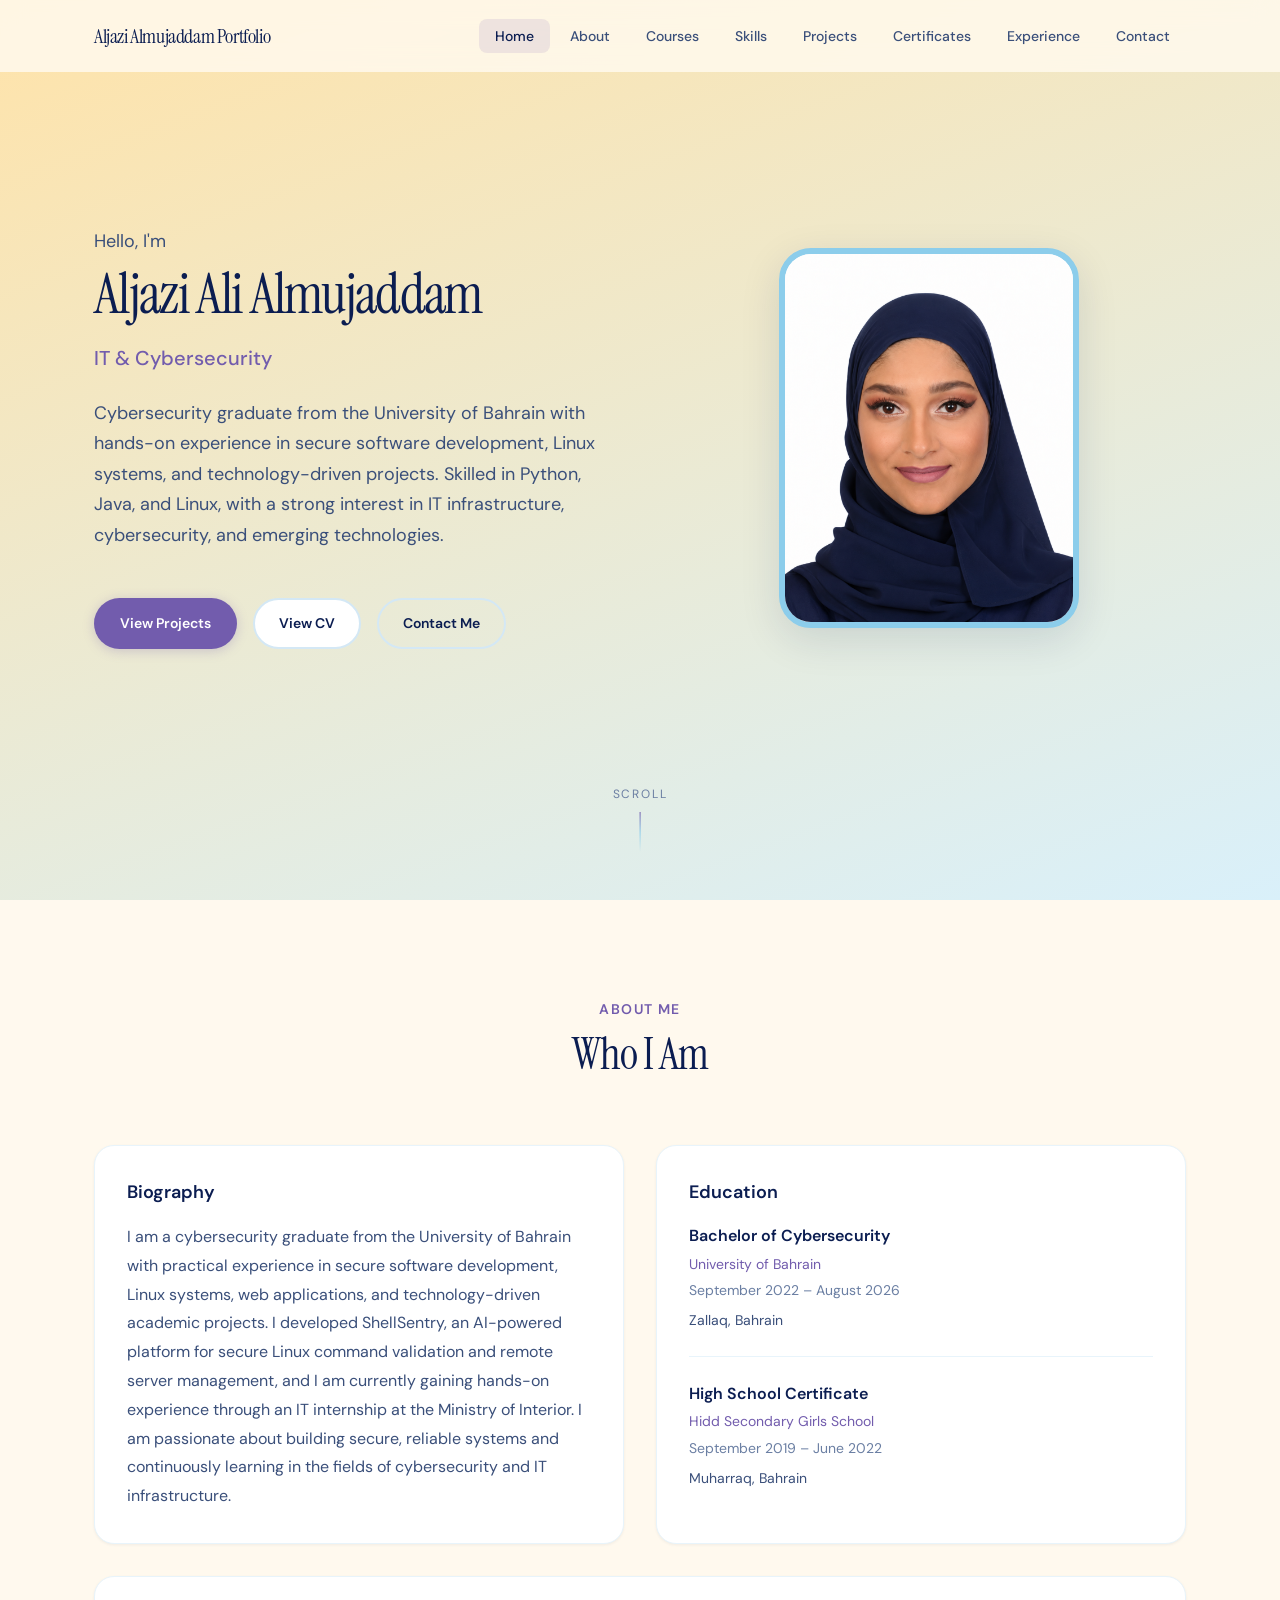
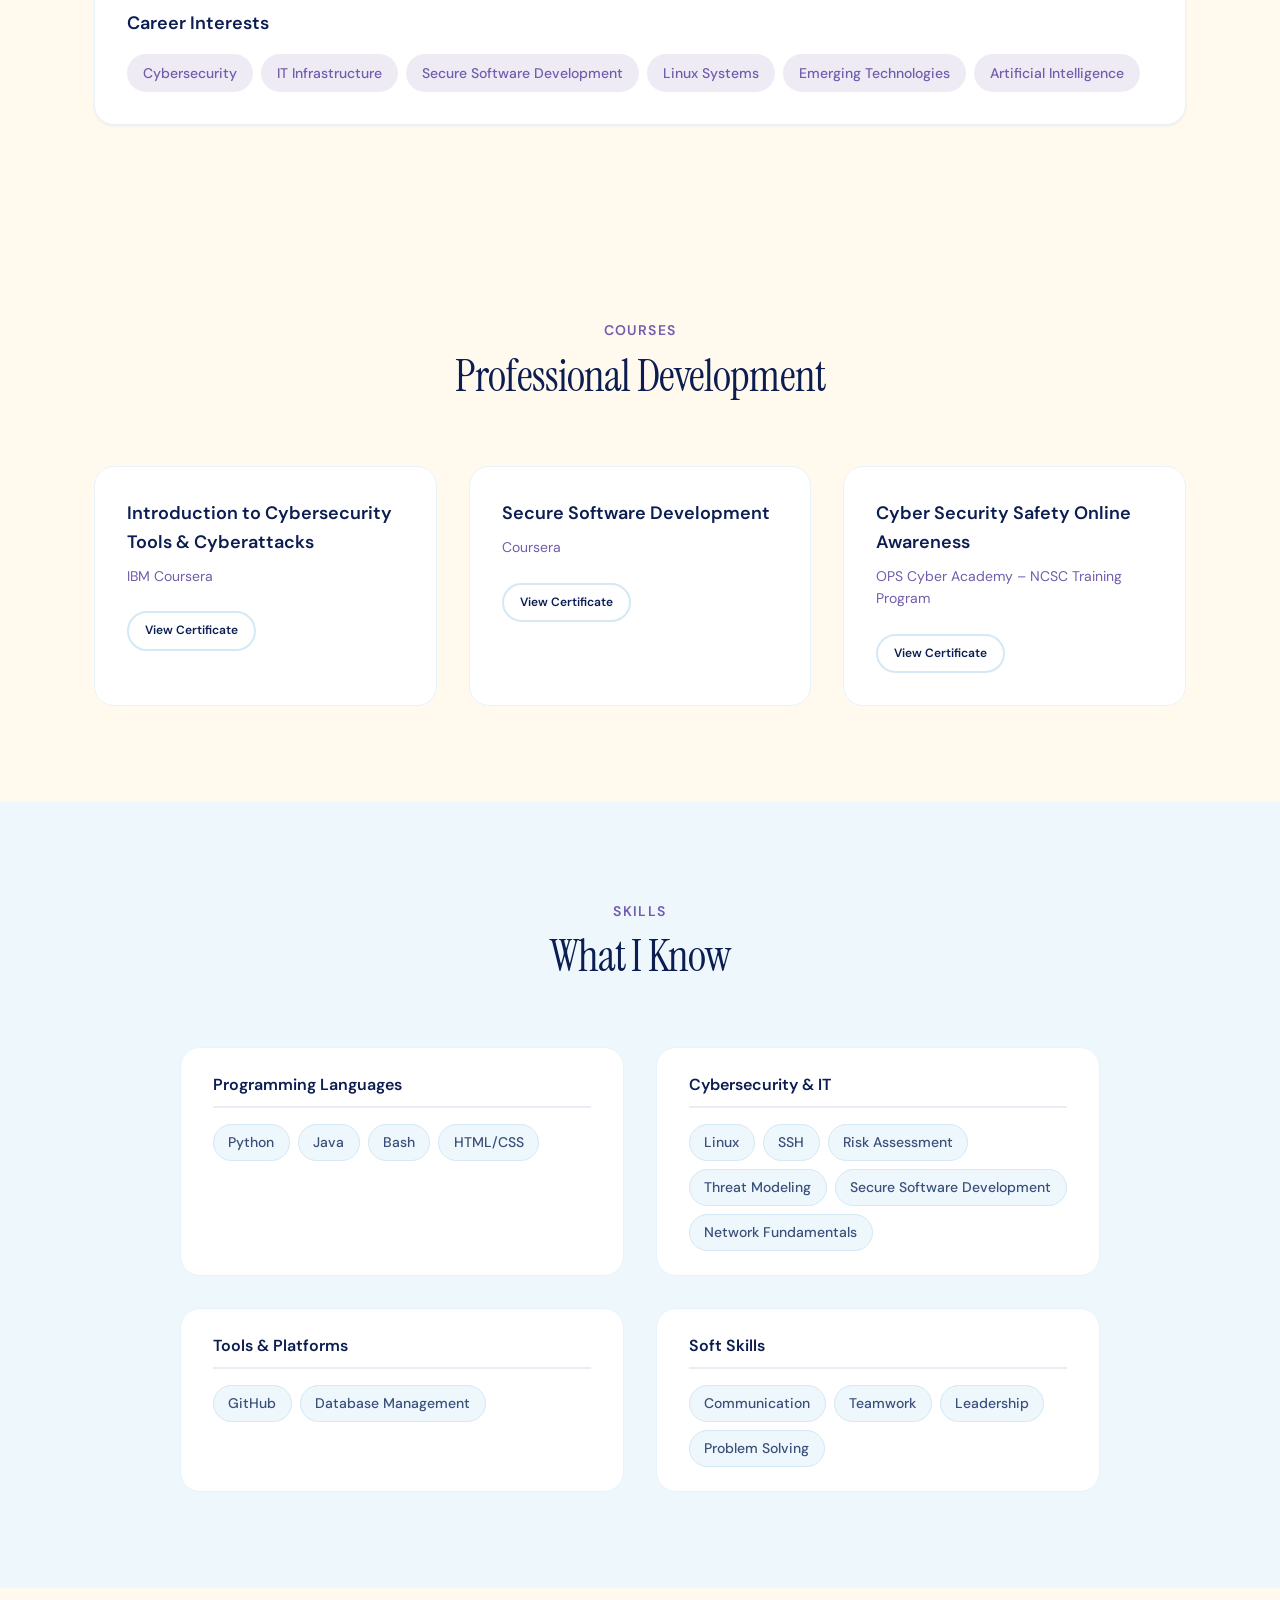
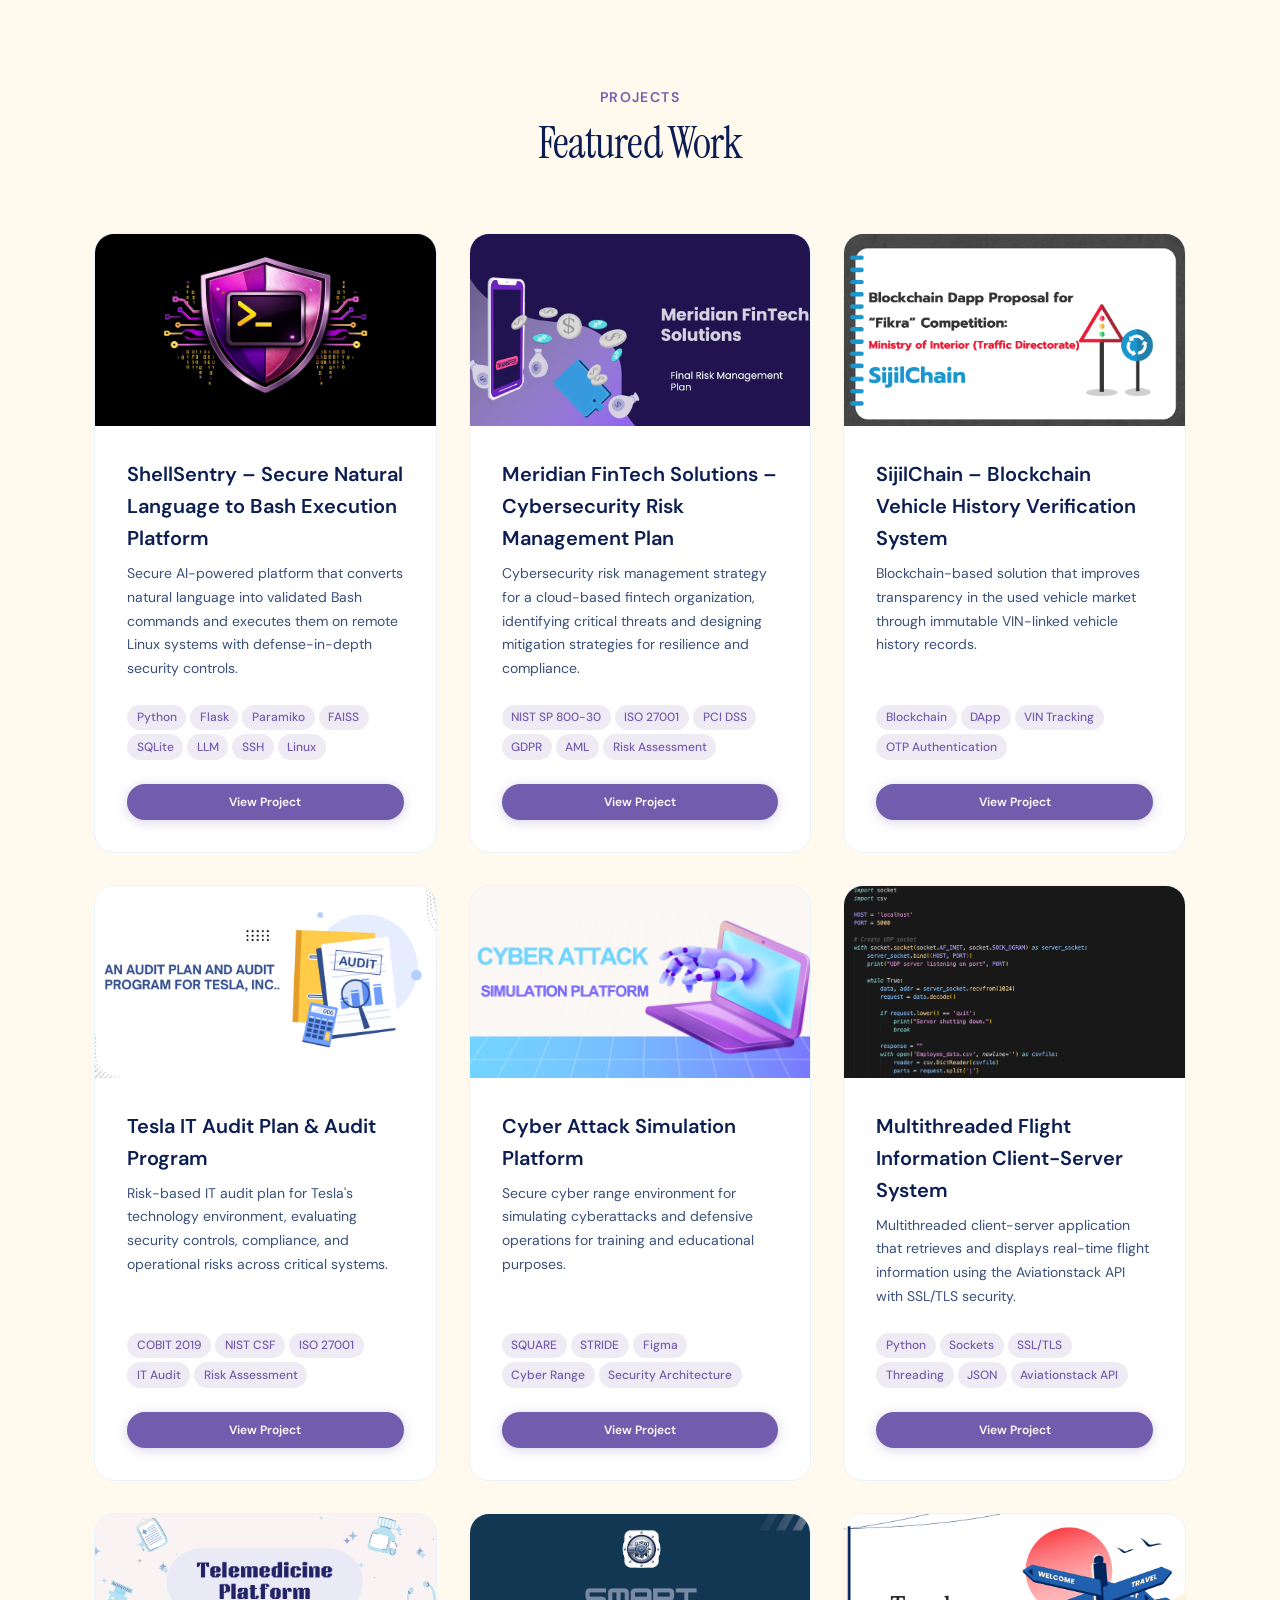
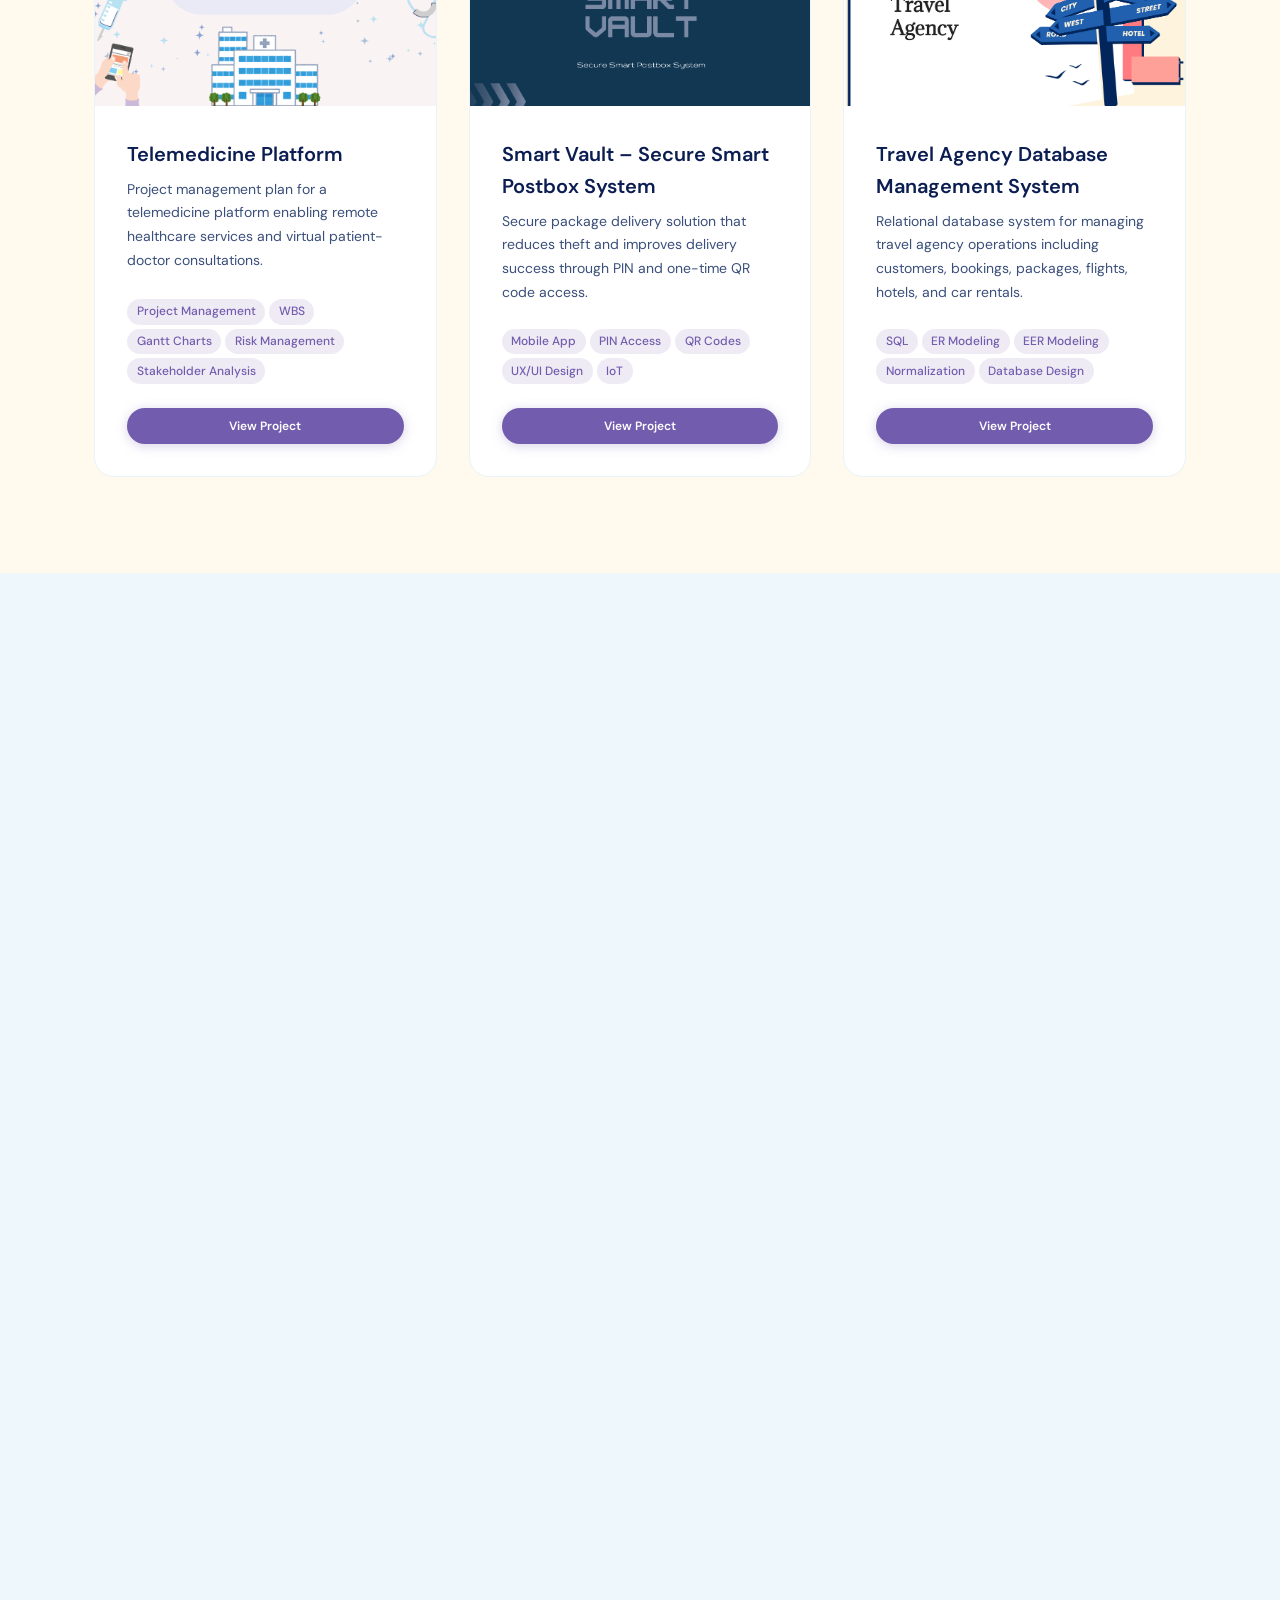
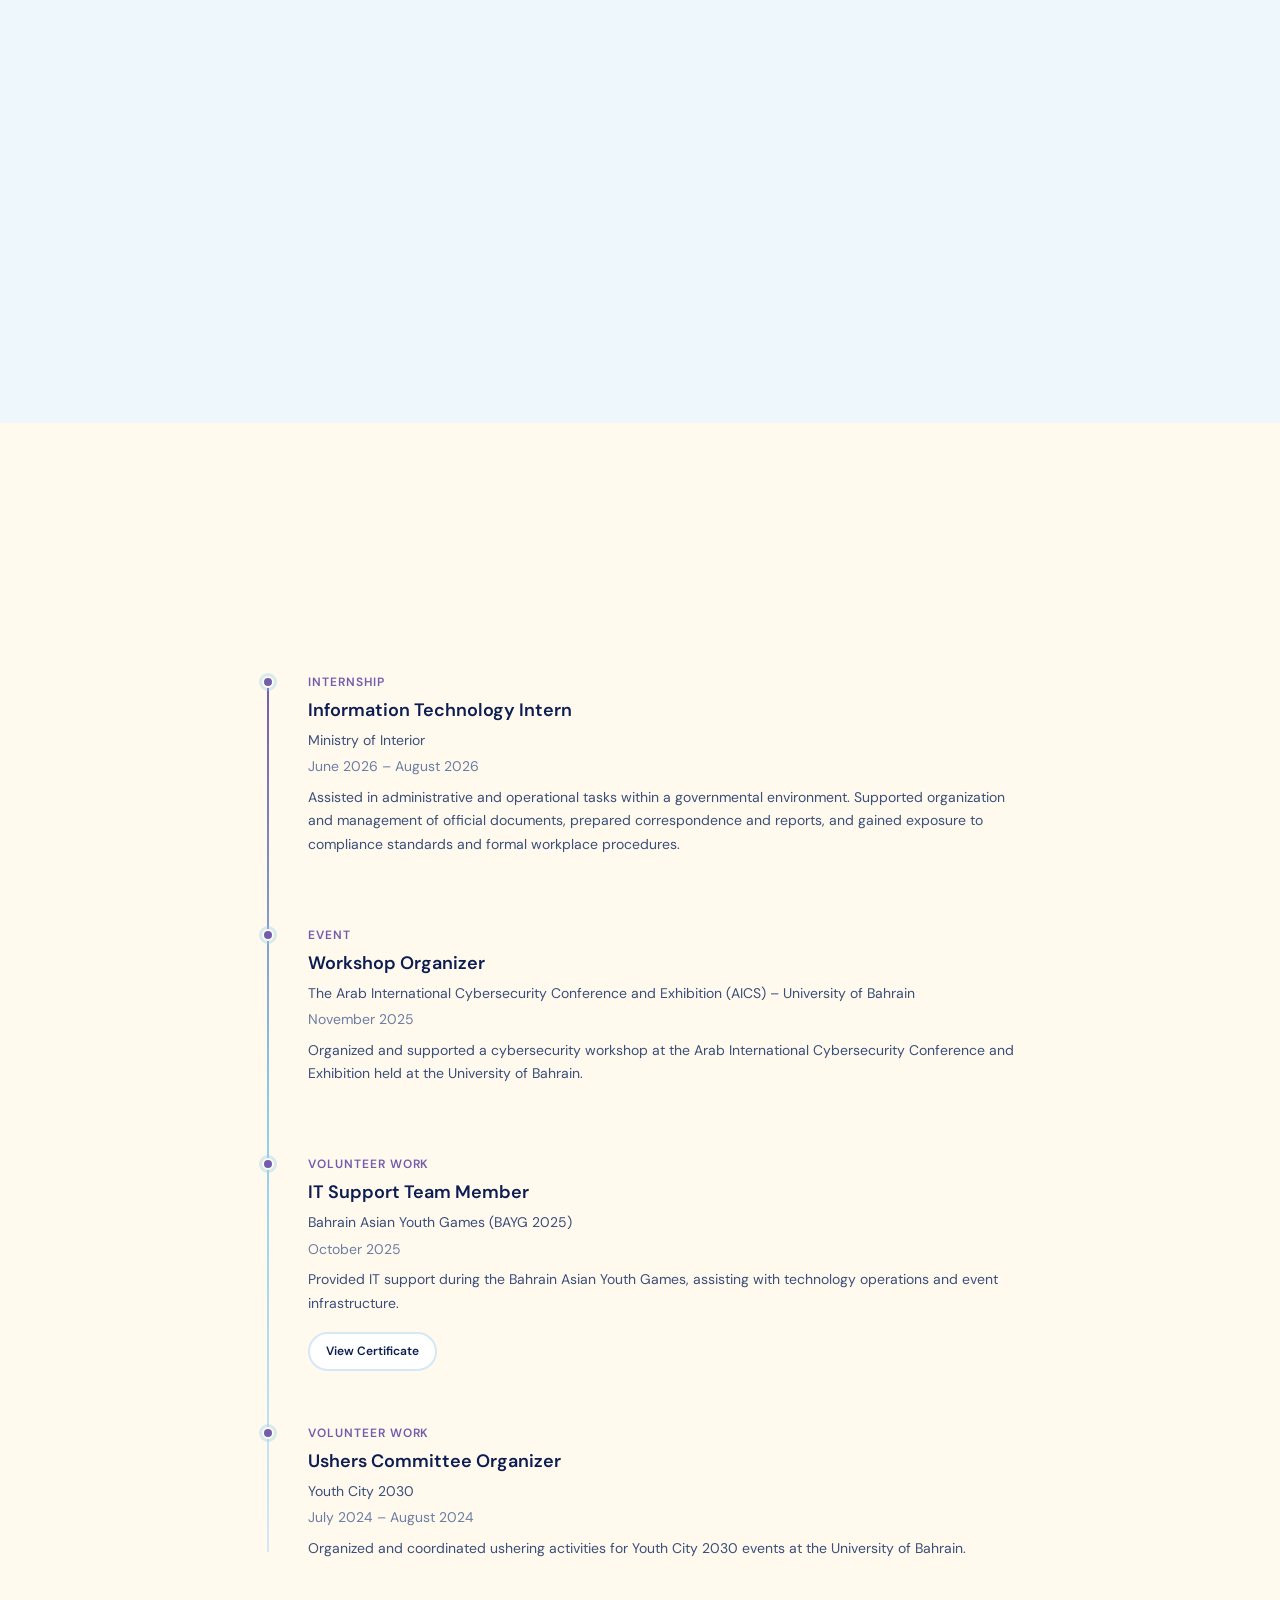
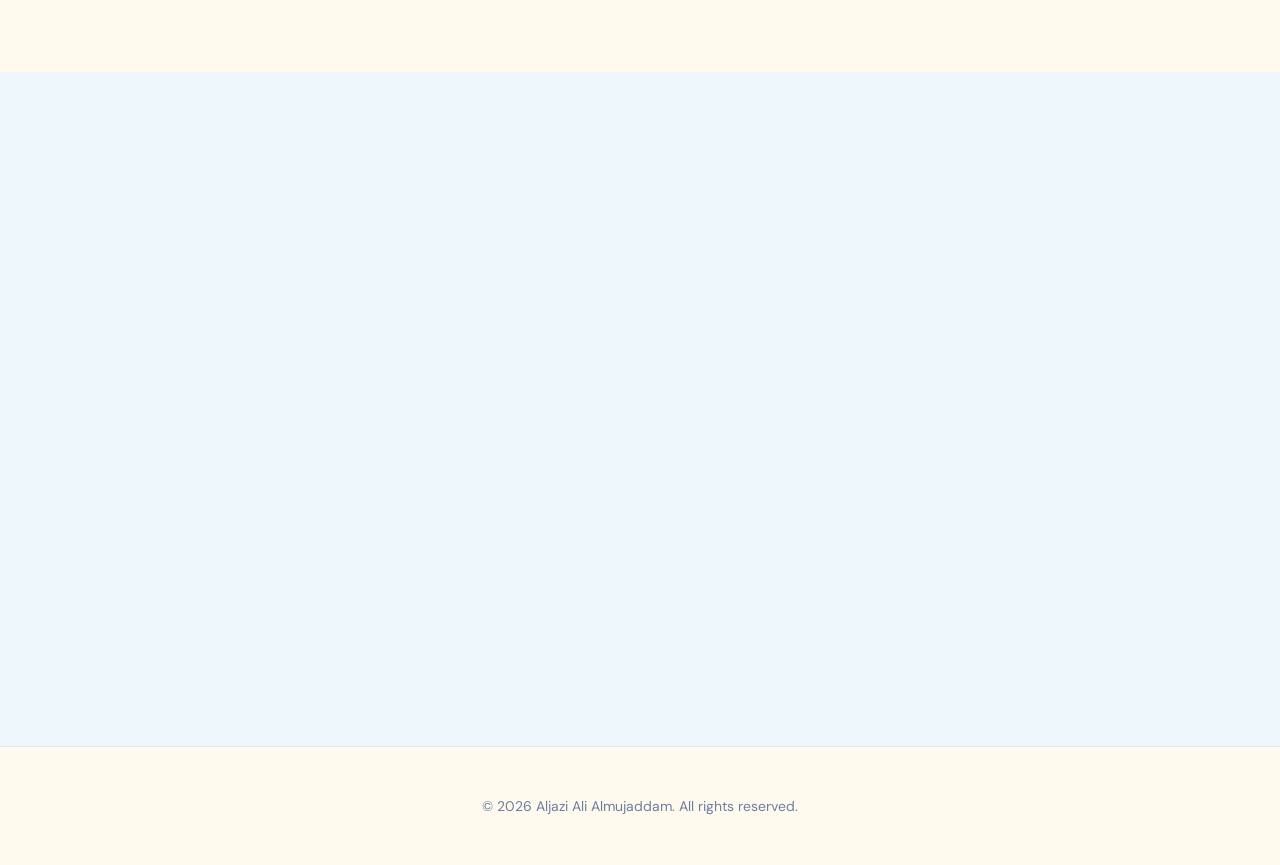
==== index.html @ 977a94ec "Initial commit: portfolio website" ====
<!DOCTYPE html>
<html lang="en">
  <head>
    <meta charset="UTF-8" />
    <meta name="viewport" content="width=device-width, initial-scale=1.0" />
    <meta
      name="description"
      content="Professional portfolio — projects, experience, and contact."
    />
    <title>Aljazi Almujaddam Portfolio</title>
    <link rel="icon" href="assets/favicon.svg" type="image/svg+xml" />
    <link rel="preconnect" href="https://fonts.googleapis.com" />
    <link rel="preconnect" href="https://fonts.gstatic.com" crossorigin />
    <link
      href="https://fonts.googleapis.com/css2?family=DM+Sans:ital,opsz,wght@0,9..40,300;0,9..40,400;0,9..40,500;0,9..40,600;0,9..40,700;1,9..40,400&family=Instrument+Serif:ital@0;1&display=swap"
      rel="stylesheet"
    />
    <link rel="stylesheet" href="css/styles.css" />
  </head>
  <body>
    <!-- Skip link for accessibility -->
    <a href="#home" class="skip-link">Skip to content</a>

    <!-- Navigation -->
    <header class="header" id="header">
      <nav class="nav container" aria-label="Main navigation">
        <a href="#home" class="nav__logo" id="nav-logo" aria-label="Home">Aljazi Almujaddam Portfolio</a>

        <button
          class="nav__toggle"
          id="nav-toggle"
          aria-label="Toggle navigation menu"
          aria-expanded="false"
        >
          <span class="nav__toggle-bar"></span>
          <span class="nav__toggle-bar"></span>
          <span class="nav__toggle-bar"></span>
        </button>

        <ul class="nav__menu" id="nav-menu">
          <li><a href="#home" class="nav__link">Home</a></li>
          <li><a href="#about" class="nav__link">About</a></li>
          <li><a href="#courses" class="nav__link">Courses</a></li>
          <li><a href="#skills" class="nav__link">Skills</a></li>
          <li><a href="#projects" class="nav__link">Projects</a></li>
          <li><a href="#certificates" class="nav__link">Certificates</a></li>
          <li><a href="#experience" class="nav__link">Experience</a></li>
          <li><a href="#contact" class="nav__link">Contact</a></li>
        </ul>
      </nav>
    </header>

    <main>
      <!-- Home / Hero -->
      <section class="hero section" id="home">
        <div class="container hero__inner">
          <div class="hero__content fade-in">
            <p class="hero__greeting">Hello, I'm</p>
            <h1 class="hero__name" id="hero-name"></h1>
            <p class="hero__title" id="hero-title"></p>
            <p class="hero__intro" id="hero-intro"></p>
            <div class="hero__actions">
              <a href="#projects" class="btn btn--primary">View Projects</a>
              <a
                href="#"
                class="btn btn--secondary"
                id="btn-cv"
                target="_blank"
                rel="noopener noreferrer"
                >View CV</a
              >
              <a href="#contact" class="btn btn--outline">Contact Me</a>
            </div>
          </div>
          <div class="hero__image-wrapper fade-in">
            <div class="hero__image-frame">
              <img
                id="hero-image"
                src=""
                alt="Profile photo"
                class="hero__image"
                width="300"
                height="380"
              />
            </div>
          </div>
        </div>
        <div class="hero__scroll-hint" aria-hidden="true">
          <span>Scroll</span>
          <div class="hero__scroll-line"></div>
        </div>
      </section>

      <!-- About -->
      <section class="section" id="about">
        <div class="container">
          <header class="section__header fade-in">
            <span class="section__label">About Me</span>
            <h2 class="section__title">Who I Am</h2>
          </header>
          <div class="about__grid">
            <div class="about__bio card fade-in">
              <h3 class="card__title">Biography</h3>
              <p class="about__text" id="about-bio"></p>
            </div>
            <div class="about__education card fade-in">
              <h3 class="card__title">Education</h3>
              <div id="about-education"></div>
            </div>
            <div class="about__interests card fade-in">
              <h3 class="card__title">Career Interests</h3>
              <ul class="interest-list" id="about-interests"></ul>
            </div>
          </div>
        </div>
      </section>

      <!-- Courses -->
      <section class="section" id="courses">
        <div class="container">
          <header class="section__header fade-in">
            <span class="section__label">Courses</span>
            <h2 class="section__title">Professional Development</h2>
          </header>
          <div class="courses__grid" id="courses-container"></div>
        </div>
      </section>

      <!-- Skills -->
      <section class="section section--alt" id="skills">
        <div class="container">
          <header class="section__header fade-in">
            <span class="section__label">Skills</span>
            <h2 class="section__title">What I Know</h2>
          </header>
          <div class="skills__grid" id="skills-container"></div>
        </div>
      </section>

      <!-- Projects -->
      <section class="section" id="projects">
        <div class="container">
          <header class="section__header fade-in">
            <span class="section__label">Projects</span>
            <h2 class="section__title">Featured Work</h2>
          </header>
          <div class="projects__grid" id="projects-container"></div>
        </div>
      </section>

      <!-- Certificates -->
      <section class="section section--alt" id="certificates">
        <div class="container">
          <header class="section__header fade-in">
            <span class="section__label">Certificates</span>
            <h2 class="section__title">Credentials</h2>
          </header>
          <div class="certificates__grid" id="certificates-container"></div>
        </div>
      </section>

      <!-- Experience -->
      <section class="section" id="experience">
        <div class="container">
          <header class="section__header fade-in">
            <span class="section__label">Experience</span>
            <h2 class="section__title">My Journey</h2>
          </header>
          <div class="timeline" id="experience-container"></div>
        </div>
      </section>

      <!-- Contact -->
      <section class="section section--alt" id="contact">
        <div class="container">
          <header class="section__header fade-in">
            <span class="section__label">Contact</span>
            <h2 class="section__title">Get In Touch</h2>
          </header>
          <div class="contact__wrapper fade-in">
            <div class="contact__card card">
              <p class="contact__text">
                Feel free to reach out. I'm always open to discussing new
                opportunities and collaborations.
              </p>
              <div class="contact__links" id="contact-links"></div>
            </div>
          </div>
        </div>
      </section>
    </main>

    <!-- Footer -->
    <footer class="footer">
      <div class="container footer__inner">
        <p class="footer__text">
          &copy; <span id="footer-year"></span>
          <span id="footer-name"></span>. All rights reserved.
        </p>
      </div>
    </footer>

    <!-- Project Modal -->
    <div class="modal" id="project-modal" role="dialog" aria-modal="true" aria-labelledby="modal-title" hidden>
      <div class="modal__backdrop" data-close-modal></div>
      <div class="modal__dialog">
        <button class="modal__close" data-close-modal aria-label="Close modal">
          <svg viewBox="0 0 24 24" fill="none" stroke="currentColor" stroke-width="2" aria-hidden="true">
            <path d="M18 6L6 18M6 6l12 12"/>
          </svg>
        </button>
        <div class="modal__content" id="modal-content"></div>
      </div>
    </div>

    <script src="js/data.js"></script>
    <script src="js/main.js"></script>
  </body>
</html>
---- css/styles.css ----
/* ==========================================================================
   Portfolio Stylesheet
   ========================================================================== */

/* ── CSS Custom Properties (Light Theme Default) ─────────────────────────── */
:root {
  /* Brand palette */
  --palette-navy: #0b1d51;
  --palette-purple: #725cad;
  --palette-sky: #8ccdeb;
  --palette-cream: #ffe3a9;

  /* Colors */
  --color-bg: #fff9ee;
  --color-bg-alt: #eef7fc;
  --color-surface: #ffffff;
  --color-surface-hover: #fff5e0;
  --color-border: #d4e8f5;
  --color-border-subtle: #e8f4fb;

  --color-text: var(--palette-navy);
  --color-text-muted: #3a4f7a;
  --color-text-subtle: #6b7fa3;

  --color-accent: var(--palette-purple);
  --color-accent-hover: #5f4a96;
  --color-accent-secondary: var(--palette-sky);
  --color-accent-soft: rgba(114, 92, 173, 0.12);
  --color-accent-glow: rgba(114, 92, 173, 0.28);

  --color-hero-gradient-start: var(--palette-cream);
  --color-hero-gradient-end: #d9f0fa;

  /* Typography */
  --font-sans: "DM Sans", system-ui, -apple-system, sans-serif;
  --font-serif: "Instrument Serif", Georgia, serif;

  --text-xs: 0.75rem;
  --text-sm: 0.875rem;
  --text-base: 1rem;
  --text-lg: 1.125rem;
  --text-xl: 1.25rem;
  --text-2xl: 1.5rem;
  --text-3xl: 2rem;
  --text-4xl: 2.75rem;
  --text-5xl: 3.5rem;

  /* Spacing */
  --space-xs: 0.25rem;
  --space-sm: 0.5rem;
  --space-md: 1rem;
  --space-lg: 1.5rem;
  --space-xl: 2rem;
  --space-2xl: 3rem;
  --space-3xl: 4rem;
  --space-4xl: 6rem;

  /* Layout */
  --container-max: 1140px;
  --header-height: 72px;
  --radius-sm: 8px;
  --radius-md: 12px;
  --radius-lg: 20px;
  --radius-full: 9999px;

  /* Shadows */
  --shadow-sm: 0 1px 3px rgba(11, 29, 81, 0.06);
  --shadow-md: 0 4px 16px rgba(11, 29, 81, 0.1);
  --shadow-lg: 0 12px 40px rgba(11, 29, 81, 0.12);
  --shadow-glow: 0 0 40px var(--color-accent-glow);

  /* Transitions */
  --transition-fast: 150ms ease;
  --transition-base: 250ms ease;
  --transition-slow: 400ms cubic-bezier(0.4, 0, 0.2, 1);
}

/* ── Reset & Base ──────────────────────────────────────────────────────────── */
*,
*::before,
*::after {
  box-sizing: border-box;
  margin: 0;
  padding: 0;
}

html {
  scroll-behavior: smooth;
  scroll-padding-top: var(--header-height);
}

body {
  font-family: var(--font-sans);
  font-size: var(--text-base);
  line-height: 1.6;
  color: var(--color-text);
  background-color: var(--color-bg);
  -webkit-font-smoothing: antialiased;
  transition: background-color var(--transition-base), color var(--transition-base);
}

img {
  max-width: 100%;
  height: auto;
  display: block;
}

a {
  color: inherit;
  text-decoration: none;
}

ul {
  list-style: none;
}

button {
  font-family: inherit;
  cursor: pointer;
  border: none;
  background: none;
}

/* ── Utilities ─────────────────────────────────────────────────────────────── */
.container {
  width: 100%;
  max-width: var(--container-max);
  margin-inline: auto;
  padding-inline: var(--space-lg);
}

.skip-link {
  position: absolute;
  top: -100%;
  left: var(--space-md);
  z-index: 9999;
  padding: var(--space-sm) var(--space-md);
  background: var(--color-accent);
  color: white;
  border-radius: var(--radius-sm);
  font-weight: 500;
}

.skip-link:focus {
  top: var(--space-md);
}

/* ── Fade-in Animation ───────────────────────────────────────────────────────── */
.fade-in {
  opacity: 0;
  transform: translateY(24px);
  transition: opacity 0.7s ease, transform 0.7s ease;
}

.fade-in.visible {
  opacity: 1;
  transform: translateY(0);
}

/* ── Header & Navigation ───────────────────────────────────────────────────── */
.header {
  position: fixed;
  top: 0;
  left: 0;
  right: 0;
  z-index: 1000;
  height: var(--header-height);
  background: color-mix(in srgb, var(--color-bg) 85%, transparent);
  backdrop-filter: blur(12px);
  -webkit-backdrop-filter: blur(12px);
  border-bottom: 1px solid transparent;
  transition: border-color var(--transition-base), box-shadow var(--transition-base);
}

.header.scrolled {
  border-bottom-color: var(--color-border);
  box-shadow: var(--shadow-sm);
}

.nav {
  display: flex;
  align-items: center;
  justify-content: space-between;
  height: 100%;
  gap: var(--space-lg);
}

.nav__logo {
  font-family: var(--font-serif);
  font-size: var(--text-xl);
  font-weight: 400;
  letter-spacing: -0.02em;
  flex-shrink: 0;
}

.nav__menu {
  display: flex;
  align-items: center;
  gap: var(--space-xs);
}

.nav__link {
  padding: var(--space-sm) var(--space-md);
  font-size: var(--text-sm);
  font-weight: 500;
  color: var(--color-text-muted);
  border-radius: var(--radius-sm);
  transition: color var(--transition-fast), background-color var(--transition-fast);
}

.nav__link:hover,
.nav__link.active {
  color: var(--color-text);
  background-color: var(--color-accent-soft);
}

.nav__toggle {
  display: none;
  flex-direction: column;
  gap: 5px;
  padding: var(--space-sm);
}

.nav__toggle-bar {
  display: block;
  width: 22px;
  height: 2px;
  background: var(--color-text);
  border-radius: 2px;
  transition: transform var(--transition-base), opacity var(--transition-base);
}

.nav__toggle[aria-expanded="true"] .nav__toggle-bar:nth-child(1) {
  transform: translateY(7px) rotate(45deg);
}

.nav__toggle[aria-expanded="true"] .nav__toggle-bar:nth-child(2) {
  opacity: 0;
}

.nav__toggle[aria-expanded="true"] .nav__toggle-bar:nth-child(3) {
  transform: translateY(-7px) rotate(-45deg);
}

/* ── Buttons ─────────────────────────────────────────────────────────────────── */
.btn {
  display: inline-flex;
  align-items: center;
  justify-content: center;
  gap: var(--space-sm);
  padding: 0.75rem 1.5rem;
  font-size: var(--text-sm);
  font-weight: 600;
  border-radius: var(--radius-full);
  border: 2px solid transparent;
  transition: all var(--transition-base);
  white-space: nowrap;
}

.btn--primary {
  background: var(--color-accent);
  color: white;
  box-shadow: 0 2px 12px var(--color-accent-glow);
}

.btn--primary:hover {
  background: var(--color-accent-hover);
  transform: translateY(-2px);
  box-shadow: var(--shadow-glow);
}

.btn--secondary {
  background: var(--color-surface);
  color: var(--color-text);
  border-color: var(--color-border);
}

.btn--secondary:hover {
  border-color: var(--color-accent);
  color: var(--color-accent);
  transform: translateY(-2px);
}

.btn--outline {
  background: transparent;
  color: var(--color-text);
  border-color: var(--color-border);
}

.btn--outline:hover {
  border-color: var(--color-accent);
  color: var(--color-accent);
  transform: translateY(-2px);
}

.btn--small {
  padding: 0.5rem 1rem;
  font-size: var(--text-xs);
}

.btn--full {
  width: 100%;
}

/* ── Sections ────────────────────────────────────────────────────────────────── */
.section {
  padding-block: var(--space-4xl);
}

.section--alt {
  background-color: var(--color-bg-alt);
}

.section__header {
  text-align: center;
  margin-bottom: var(--space-3xl);
}

.section__label {
  display: inline-block;
  font-size: var(--text-sm);
  font-weight: 600;
  text-transform: uppercase;
  letter-spacing: 0.1em;
  color: var(--color-accent);
  margin-bottom: var(--space-sm);
}

.section__title {
  font-family: var(--font-serif);
  font-size: var(--text-4xl);
  font-weight: 400;
  letter-spacing: -0.02em;
  line-height: 1.2;
}

/* ── Hero ────────────────────────────────────────────────────────────────────── */
.hero {
  min-height: 100vh;
  display: flex;
  flex-direction: column;
  justify-content: center;
  position: relative;
  padding-top: var(--header-height);
  background: linear-gradient(
    160deg,
    var(--color-hero-gradient-start) 0%,
    var(--color-hero-gradient-end) 100%
  );
}

.hero__inner {
  display: grid;
  grid-template-columns: 1fr 1fr;
  align-items: center;
  gap: var(--space-3xl);
  padding-block: var(--space-3xl);
}

.hero__greeting {
  font-size: var(--text-lg);
  color: var(--color-text-muted);
  margin-bottom: var(--space-sm);
}

.hero__name {
  font-family: var(--font-serif);
  font-size: var(--text-5xl);
  font-weight: 400;
  letter-spacing: -0.03em;
  line-height: 1.1;
  margin-bottom: var(--space-md);
}

.hero__title {
  font-size: var(--text-xl);
  font-weight: 500;
  color: var(--color-accent);
  margin-bottom: var(--space-lg);
}

.hero__intro {
  font-size: var(--text-lg);
  color: var(--color-text-muted);
  max-width: 520px;
  margin-bottom: var(--space-2xl);
  line-height: 1.7;
}

.hero__actions {
  display: flex;
  flex-wrap: wrap;
  gap: var(--space-md);
}

.hero__image-wrapper {
  display: flex;
  justify-content: center;
}

.hero__image-frame {
  position: relative;
  width: 300px;
  height: 380px;
  border-radius: 32px;
  overflow: hidden;
  background: #ffffff;
  border: 6px solid var(--palette-sky);
  box-shadow: var(--shadow-lg);
  flex-shrink: 0;
}

.hero__image {
  display: block;
  width: 100%;
  height: 100%;
  object-fit: cover;
  object-position: center top;
}

.hero__scroll-hint {
  position: absolute;
  bottom: var(--space-2xl);
  left: 50%;
  transform: translateX(-50%);
  display: flex;
  flex-direction: column;
  align-items: center;
  gap: var(--space-sm);
  color: var(--color-text-subtle);
  font-size: var(--text-xs);
  letter-spacing: 0.15em;
  text-transform: uppercase;
}

.hero__scroll-line {
  width: 1px;
  height: 40px;
  background: linear-gradient(to bottom, var(--palette-purple), var(--palette-sky), transparent);
  animation: scrollPulse 2s ease-in-out infinite;
}

@keyframes scrollPulse {
  0%, 100% { opacity: 0.3; transform: scaleY(0.6); }
  50% { opacity: 1; transform: scaleY(1); }
}

/* ── Cards ───────────────────────────────────────────────────────────────────── */
.card {
  background: var(--color-surface);
  border: 1px solid var(--color-border-subtle);
  border-radius: var(--radius-lg);
  padding: var(--space-xl);
  box-shadow: var(--shadow-sm);
  transition: box-shadow var(--transition-base), transform var(--transition-base);
}

.card:hover {
  box-shadow: var(--shadow-md);
}

.card__title {
  font-size: var(--text-lg);
  font-weight: 600;
  margin-bottom: var(--space-md);
  color: var(--color-text);
}

/* ── About ───────────────────────────────────────────────────────────────────── */
.about__grid {
  display: grid;
  grid-template-columns: repeat(2, 1fr);
  gap: var(--space-xl);
}

.about__interests {
  grid-column: 1 / -1;
}

.about__text {
  color: var(--color-text-muted);
  line-height: 1.8;
}

.education-item {
  padding-bottom: var(--space-lg);
  margin-bottom: var(--space-lg);
  border-bottom: 1px solid var(--color-border-subtle);
}

.education-item:last-child {
  padding-bottom: 0;
  margin-bottom: 0;
  border-bottom: none;
}

.education-item__degree {
  font-weight: 600;
  margin-bottom: var(--space-xs);
}

.education-item__institution {
  color: var(--color-accent);
  font-size: var(--text-sm);
  margin-bottom: var(--space-xs);
}

.education-item__period {
  font-size: var(--text-sm);
  color: var(--color-text-subtle);
  margin-bottom: var(--space-sm);
}

.education-item__details {
  font-size: var(--text-sm);
  color: var(--color-text-muted);
}

.interest-list {
  display: flex;
  flex-wrap: wrap;
  gap: var(--space-sm);
}

.interest-list li {
  padding: var(--space-sm) var(--space-md);
  background: var(--color-accent-soft);
  color: var(--color-accent);
  border-radius: var(--radius-full);
  font-size: var(--text-sm);
  font-weight: 500;
}

/* ── Skills ──────────────────────────────────────────────────────────────────── */
.skills__grid {
  display: grid;
  grid-template-columns: repeat(2, 1fr);
  gap: var(--space-xl);
  max-width: 920px;
  margin-inline: auto;
}

.skill-category {
  background: var(--color-surface);
  border: 1px solid var(--color-border-subtle);
  border-radius: var(--radius-lg);
  padding: var(--space-lg) var(--space-xl);
  transition: transform var(--transition-base), box-shadow var(--transition-base);
}

.skill-category:hover {
  transform: translateY(-4px);
  box-shadow: var(--shadow-md);
}

.skill-category__title {
  font-size: var(--text-base);
  font-weight: 600;
  margin-bottom: var(--space-md);
  padding-bottom: var(--space-sm);
  border-bottom: 2px solid var(--color-accent-soft);
}

.skill-category__badges {
  display: flex;
  flex-wrap: wrap;
  gap: var(--space-sm);
}

.skill-badge {
  padding: 0.4rem 0.9rem;
  background: var(--color-bg-alt);
  border: 1px solid var(--color-border);
  border-radius: var(--radius-full);
  font-size: var(--text-sm);
  font-weight: 500;
  color: var(--color-text-muted);
  transition: all var(--transition-fast);
}

.skill-badge:hover {
  border-color: var(--color-accent);
  color: var(--color-accent);
  background: var(--color-accent-soft);
}

.skill-category__empty {
  font-size: var(--text-sm);
  color: var(--color-text-subtle);
  font-style: italic;
}

/* ── Courses ───────────────────────────────────────────────────────────────── */
.courses__grid {
  display: grid;
  grid-template-columns: repeat(auto-fill, minmax(300px, 1fr));
  gap: var(--space-xl);
}

.course-card {
  background: var(--color-surface);
  border: 1px solid var(--color-border-subtle);
  border-radius: var(--radius-lg);
  padding: var(--space-xl);
  transition: transform var(--transition-base), box-shadow var(--transition-base);
}

.course-card:hover {
  transform: translateY(-4px);
  box-shadow: var(--shadow-md);
}

.course-card__title {
  font-size: var(--text-lg);
  font-weight: 600;
  margin-bottom: var(--space-sm);
}

.course-card__provider {
  font-size: var(--text-sm);
  color: var(--color-accent);
  margin-bottom: var(--space-lg);
}

/* ── Projects ────────────────────────────────────────────────────────────────── */
.projects__grid {
  display: grid;
  grid-template-columns: repeat(auto-fill, minmax(320px, 1fr));
  gap: var(--space-xl);
}

.project-card {
  background: var(--color-surface);
  border: 1px solid var(--color-border-subtle);
  border-radius: var(--radius-lg);
  overflow: hidden;
  display: flex;
  flex-direction: column;
  transition: transform var(--transition-base), box-shadow var(--transition-base);
}

.project-card:hover {
  transform: translateY(-6px);
  box-shadow: var(--shadow-lg);
}

.project-card__thumb {
  aspect-ratio: 16 / 9;
  overflow: hidden;
  background: var(--color-bg-alt);
}

.project-card__thumb img {
  width: 100%;
  height: 100%;
  object-fit: cover;
  transition: transform var(--transition-slow);
}

.project-card:hover .project-card__thumb img {
  transform: scale(1.05);
}

.project-card__body {
  padding: var(--space-xl);
  display: flex;
  flex-direction: column;
  flex: 1;
}

.project-card__title {
  font-size: var(--text-xl);
  font-weight: 600;
  margin-bottom: var(--space-sm);
}

.project-card__desc {
  font-size: var(--text-sm);
  color: var(--color-text-muted);
  margin-bottom: var(--space-lg);
  flex: 1;
  line-height: 1.7;
}

.project-card__tech {
  display: flex;
  flex-wrap: wrap;
  gap: var(--space-xs);
  margin-bottom: var(--space-lg);
}

.project-card__tech span {
  font-size: var(--text-xs);
  padding: 0.2rem 0.6rem;
  background: var(--color-accent-soft);
  color: var(--color-accent);
  border-radius: var(--radius-full);
  font-weight: 500;
}

/* ── Certificates ────────────────────────────────────────────────────────────── */
.certificates__grid {
  display: grid;
  grid-template-columns: repeat(auto-fill, minmax(300px, 1fr));
  gap: var(--space-xl);
}

.certificate-card {
  background: var(--color-surface);
  border: 1px solid var(--color-border-subtle);
  border-radius: var(--radius-lg);
  overflow: hidden;
  transition: transform var(--transition-base), box-shadow var(--transition-base);
}

.certificate-card:hover {
  transform: translateY(-4px);
  box-shadow: var(--shadow-md);
}

.certificate-card__image {
  aspect-ratio: 4 / 3;
  overflow: hidden;
  display: flex;
  align-items: center;
  justify-content: center;
  padding: var(--space-sm);
  background: var(--color-bg-alt);
  border-bottom: 1px solid var(--color-border-subtle);
}

.certificate-card__image img {
  width: 100%;
  height: 100%;
  object-fit: contain;
  object-position: center;
}

.certificate-card__body {
  padding: var(--space-xl);
  display: flex;
  flex-direction: column;
}

.certificate-card__body .btn {
  align-self: center;
}

.certificate-card__title {
  font-size: var(--text-lg);
  font-weight: 600;
  margin-bottom: var(--space-xs);
}

.certificate-card__org {
  font-size: var(--text-sm);
  color: var(--color-accent);
  margin-bottom: var(--space-xs);
}

.certificate-card__date {
  font-size: var(--text-sm);
  color: var(--color-text-subtle);
  margin-bottom: var(--space-lg);
}

/* ── Timeline / Experience ───────────────────────────────────────────────────── */
.timeline {
  position: relative;
  max-width: 760px;
  margin-inline: auto;
  padding-left: var(--space-2xl);
}

.timeline::before {
  content: "";
  position: absolute;
  left: 7px;
  top: 8px;
  bottom: 8px;
  width: 2px;
  background: linear-gradient(
    to bottom,
    var(--palette-purple),
    var(--palette-sky),
    var(--color-border)
  );
}

.timeline-item {
  position: relative;
  padding-bottom: var(--space-2xl);
}

.timeline-item:last-child {
  padding-bottom: 0;
}

.timeline-item::before {
  content: "";
  position: absolute;
  left: calc(-1 * var(--space-2xl) + 2px);
  top: 8px;
  width: 12px;
  height: 12px;
  border-radius: 50%;
  background: var(--palette-purple);
  border: 2px solid var(--color-bg);
  box-shadow: 0 0 0 3px rgba(140, 205, 235, 0.35);
}

.timeline-item__type {
  display: inline-block;
  font-size: var(--text-xs);
  font-weight: 600;
  text-transform: uppercase;
  letter-spacing: 0.08em;
  color: var(--color-accent);
  margin-bottom: var(--space-xs);
}

.timeline-item__title {
  font-size: var(--text-lg);
  font-weight: 600;
  margin-bottom: var(--space-xs);
}

.timeline-item__org {
  font-size: var(--text-sm);
  color: var(--color-text-muted);
  margin-bottom: var(--space-xs);
}

.timeline-item__period {
  font-size: var(--text-sm);
  color: var(--color-text-subtle);
  margin-bottom: var(--space-sm);
}

.timeline-item__desc {
  font-size: var(--text-sm);
  color: var(--color-text-muted);
  line-height: 1.7;
  margin-bottom: var(--space-md);
}

.timeline-item__link {
  display: inline-flex;
}

/* ── Contact ───────────────────────────────────────────────────────────────────── */
.contact__wrapper {
  max-width: 720px;
  margin-inline: auto;
}

.contact__card {
  padding: var(--space-2xl);
  text-align: center;
}

.contact__text {
  color: var(--color-text-muted);
  margin-bottom: var(--space-2xl);
  line-height: 1.8;
  max-width: 520px;
  margin-inline: auto;
}

.contact__links {
  display: grid;
  grid-template-columns: repeat(2, 1fr);
  gap: var(--space-md);
  text-align: left;
}

.contact__link {
  display: flex;
  align-items: center;
  gap: var(--space-md);
  padding: var(--space-md) var(--space-lg);
  background: var(--color-bg-alt);
  border: 1px solid var(--color-border-subtle);
  border-radius: var(--radius-md);
  font-size: var(--text-sm);
  font-weight: 500;
  color: var(--color-text-muted);
  transition: all var(--transition-base);
}

.contact__link:hover {
  border-color: var(--color-accent);
  color: var(--color-accent);
  transform: translateY(-2px);
  box-shadow: var(--shadow-sm);
}

.contact__link svg {
  width: 20px;
  height: 20px;
  flex-shrink: 0;
}

/* Form */
.form__group {
  margin-bottom: var(--space-lg);
}

.form__label {
  display: block;
  font-size: var(--text-sm);
  font-weight: 500;
  margin-bottom: var(--space-sm);
  color: var(--color-text-muted);
}

.form__input {
  width: 100%;
  padding: 0.75rem 1rem;
  font-family: inherit;
  font-size: var(--text-base);
  color: var(--color-text);
  background: var(--color-bg);
  border: 1px solid var(--color-border);
  border-radius: var(--radius-md);
  transition: border-color var(--transition-fast), box-shadow var(--transition-fast);
}

.form__input:focus {
  outline: none;
  border-color: var(--color-accent);
  box-shadow: 0 0 0 3px var(--color-accent-soft);
}

.form__textarea {
  resize: vertical;
  min-height: 120px;
}

.form__status {
  margin-top: var(--space-md);
  font-size: var(--text-sm);
  text-align: center;
  min-height: 1.4em;
}

.form__status.success {
  color: #2d8a4e;
}

.form__status.error {
  color: #c0392b;
}

/* ── Modal ─────────────────────────────────────────────────────────────────────── */
.modal {
  position: fixed;
  inset: 0;
  z-index: 2000;
  display: flex;
  align-items: center;
  justify-content: center;
  padding: var(--space-lg);
}

.modal[hidden] {
  display: none;
}

.modal__backdrop {
  position: absolute;
  inset: 0;
  background: rgba(0, 0, 0, 0.6);
  backdrop-filter: blur(4px);
  opacity: 0;
  transition: opacity var(--transition-base);
}

.modal.is-open .modal__backdrop {
  opacity: 1;
}

.modal__dialog {
  position: relative;
  width: 100%;
  max-width: 800px;
  max-height: 90vh;
  background: var(--color-surface);
  border-radius: var(--radius-lg);
  box-shadow: var(--shadow-lg);
  overflow: hidden;
  display: flex;
  flex-direction: column;
  transform: translateY(20px) scale(0.97);
  opacity: 0;
  transition: transform var(--transition-slow), opacity var(--transition-slow);
}

.modal.is-open .modal__dialog {
  transform: translateY(0) scale(1);
  opacity: 1;
}

.modal__close {
  position: absolute;
  top: var(--space-md);
  right: var(--space-md);
  z-index: 10;
  width: 40px;
  height: 40px;
  display: flex;
  align-items: center;
  justify-content: center;
  border-radius: var(--radius-sm);
  color: var(--color-text-muted);
  background: var(--color-bg);
  transition: all var(--transition-fast);
}

.modal__close:hover {
  color: var(--color-text);
  background: var(--color-accent-soft);
}

.modal__close svg {
  width: 20px;
  height: 20px;
}

.modal__content {
  overflow-y: auto;
  padding: var(--space-2xl);
}

.modal__header {
  margin-bottom: var(--space-2xl);
  padding-right: var(--space-3xl);
}

.modal__title {
  font-family: var(--font-serif);
  font-size: var(--text-3xl);
  font-weight: 400;
  margin-bottom: var(--space-md);
}

.modal__tech {
  display: flex;
  flex-wrap: wrap;
  gap: var(--space-xs);
}

.modal__tech span {
  font-size: var(--text-xs);
  padding: 0.25rem 0.7rem;
  background: var(--color-accent-soft);
  color: var(--color-accent);
  border-radius: var(--radius-full);
  font-weight: 500;
}

.modal__section {
  margin-bottom: var(--space-xl);
}

.modal__section-title {
  font-size: var(--text-base);
  font-weight: 600;
  margin-bottom: var(--space-sm);
  color: var(--color-text);
}

.modal__section p,
.modal__section li {
  font-size: var(--text-sm);
  color: var(--color-text-muted);
  line-height: 1.8;
}

.modal__features {
  padding-left: var(--space-lg);
  list-style: disc;
}

.modal__features li {
  margin-bottom: var(--space-xs);
}

/* Resource Cards */
.modal__resources {
  margin-top: var(--space-2xl);
  padding-top: var(--space-2xl);
  border-top: 1px solid var(--color-border-subtle);
}

.modal__resources-title {
  font-size: var(--text-lg);
  font-weight: 600;
  margin-bottom: var(--space-lg);
}

.resources__grid {
  display: grid;
  grid-template-columns: repeat(auto-fill, minmax(200px, 1fr));
  gap: var(--space-md);
}

.resource-card {
  display: flex;
  flex-direction: column;
  align-items: center;
  text-align: center;
  padding: var(--space-lg);
  background: var(--color-bg);
  border: 1px solid var(--color-border-subtle);
  border-radius: var(--radius-md);
  transition: all var(--transition-base);
}

.resource-card:hover {
  border-color: var(--color-accent);
  transform: translateY(-2px);
  box-shadow: var(--shadow-sm);
}

.resource-card__icon {
  width: 40px;
  height: 40px;
  display: flex;
  align-items: center;
  justify-content: center;
  background: var(--color-accent-soft);
  color: var(--color-accent);
  border-radius: var(--radius-sm);
  margin-bottom: var(--space-md);
}

.resource-card__icon svg {
  width: 22px;
  height: 22px;
}

.resource-card__label {
  font-size: var(--text-sm);
  font-weight: 500;
  margin-bottom: var(--space-md);
  color: var(--color-text);
}

/* ── Footer ────────────────────────────────────────────────────────────────────── */
.footer {
  padding-block: var(--space-2xl);
  border-top: 1px solid var(--color-border);
}

.footer__inner {
  text-align: center;
}

.footer__text {
  font-size: var(--text-sm);
  color: var(--color-text-subtle);
}

/* ── Empty State ───────────────────────────────────────────────────────────────── */
.empty-state {
  text-align: center;
  padding: var(--space-3xl);
  color: var(--color-text-subtle);
  font-size: var(--text-sm);
  font-style: italic;
  grid-column: 1 / -1;
}

/* ── Responsive ────────────────────────────────────────────────────────────────── */
@media (max-width: 900px) {
  .hero__inner {
    grid-template-columns: 1fr;
    text-align: center;
  }

  .hero__intro {
    margin-inline: auto;
  }

  .hero__actions {
    justify-content: center;
  }

  .hero__image-wrapper {
    order: -1;
  }

  .hero__image-frame {
    width: 240px;
    height: 300px;
    border-width: 5px;
    border-radius: 28px;
  }

  .about__grid {
    grid-template-columns: 1fr;
  }

  .contact__links {
    grid-template-columns: 1fr;
  }

  .section__title {
    font-size: var(--text-3xl);
  }

  .hero__name {
    font-size: var(--text-4xl);
  }
}

@media (max-width: 768px) {
  .nav__toggle {
    display: flex;
  }

  .skills__grid {
    grid-template-columns: 1fr;
    max-width: none;
  }

  .nav__menu {
    position: fixed;
    top: var(--header-height);
    left: 0;
    right: 0;
    flex-direction: column;
    background: var(--color-bg);
    border-bottom: 1px solid var(--color-border);
    padding: var(--space-lg);
    gap: var(--space-xs);
    transform: translateY(-110%);
    opacity: 0;
    visibility: hidden;
    transition: transform var(--transition-base), opacity var(--transition-base), visibility var(--transition-base);
  }

  .nav__menu.open {
    transform: translateY(0);
    opacity: 1;
    visibility: visible;
  }

  .nav__link {
    display: block;
    width: 100%;
    padding: var(--space-md);
    text-align: center;
  }

  .section {
    padding-block: var(--space-3xl);
  }

  .hero__name {
    font-size: var(--text-3xl);
  }

  .modal__content {
    padding: var(--space-xl);
  }

  .resources__grid {
    grid-template-columns: 1fr 1fr;
  }
}

@media (max-width: 480px) {
  .hero__actions {
    flex-direction: column;
    align-items: stretch;
  }

  .btn {
    width: 100%;
  }

  .projects__grid,
  .certificates__grid {
    grid-template-columns: 1fr;
  }

  .resources__grid {
    grid-template-columns: 1fr;
  }
}

/* ── Reduced Motion ────────────────────────────────────────────────────────────── */
@media (prefers-reduced-motion: reduce) {
  html {
    scroll-behavior: auto;
  }

  .fade-in {
    opacity: 1;
    transform: none;
    transition: none;
  }

  *,
  *::before,
  *::after {
    animation-duration: 0.01ms !important;
    transition-duration: 0.01ms !important;
  }
}
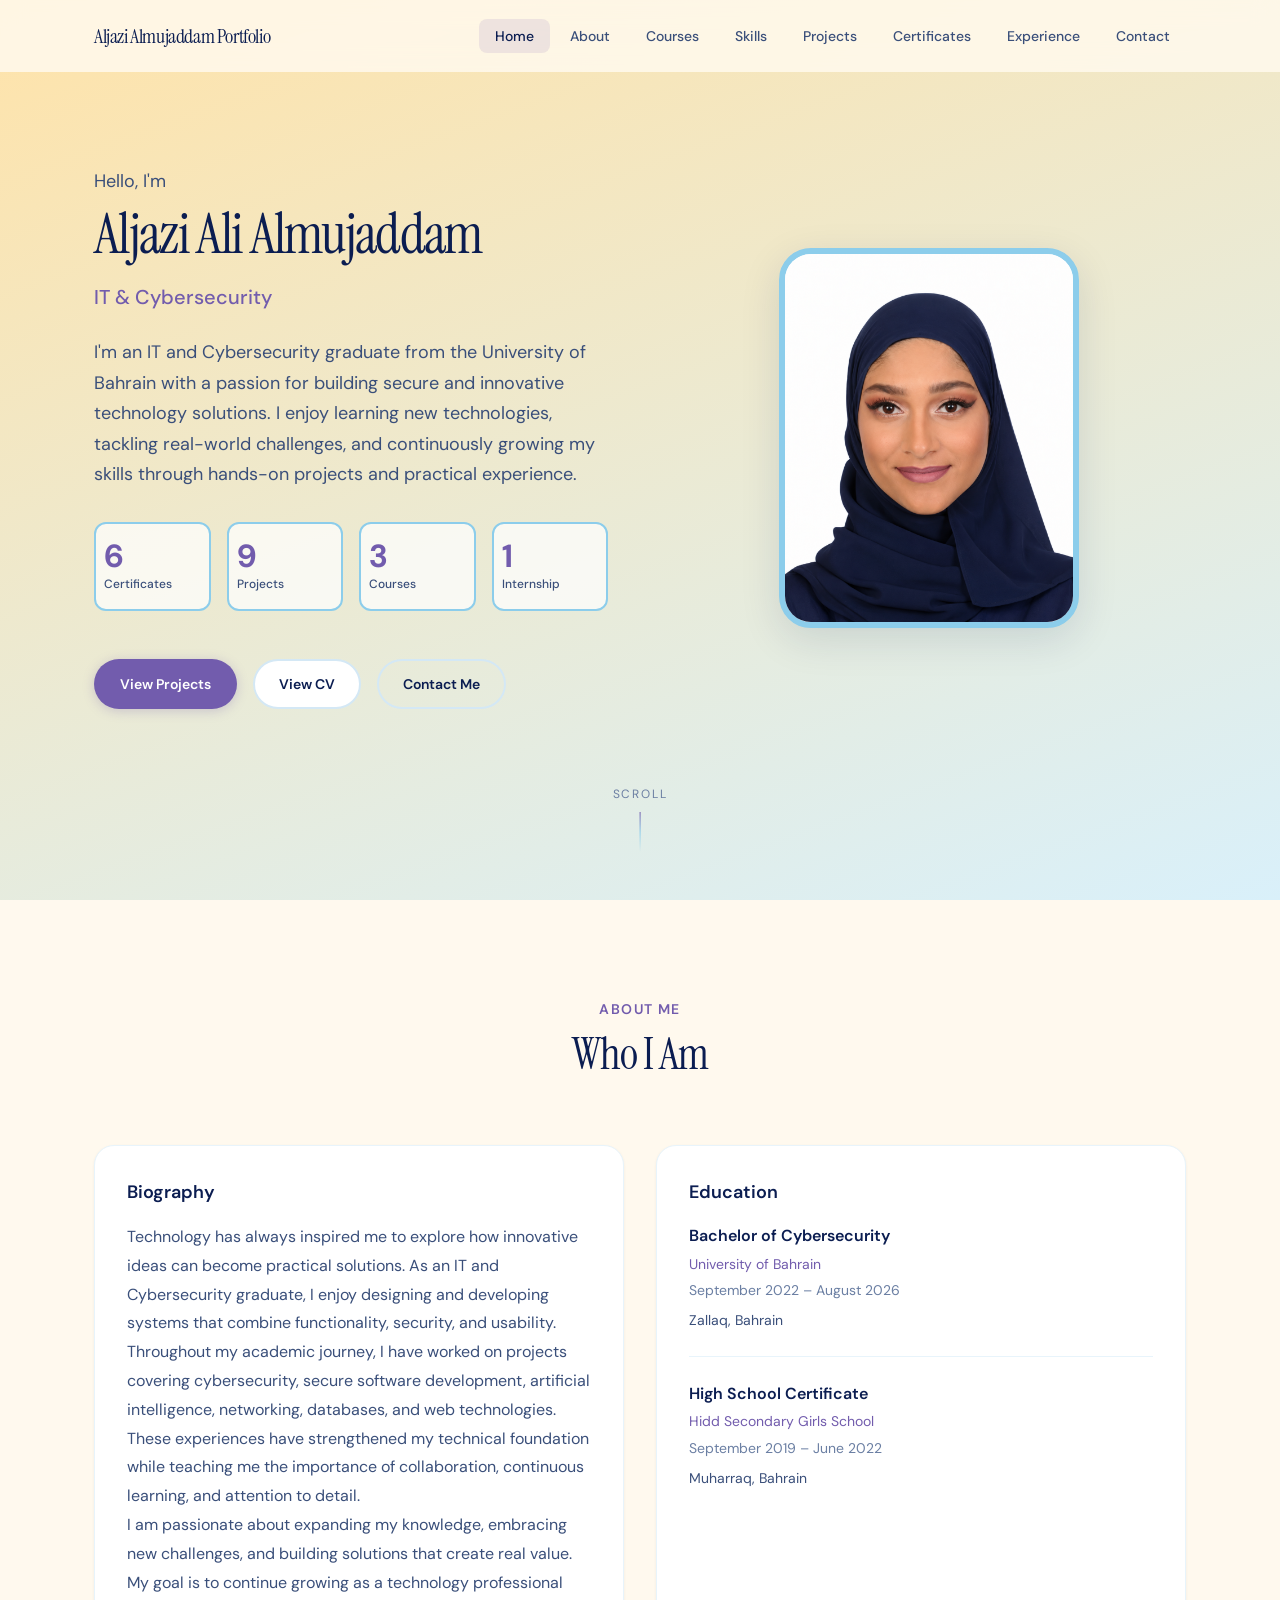
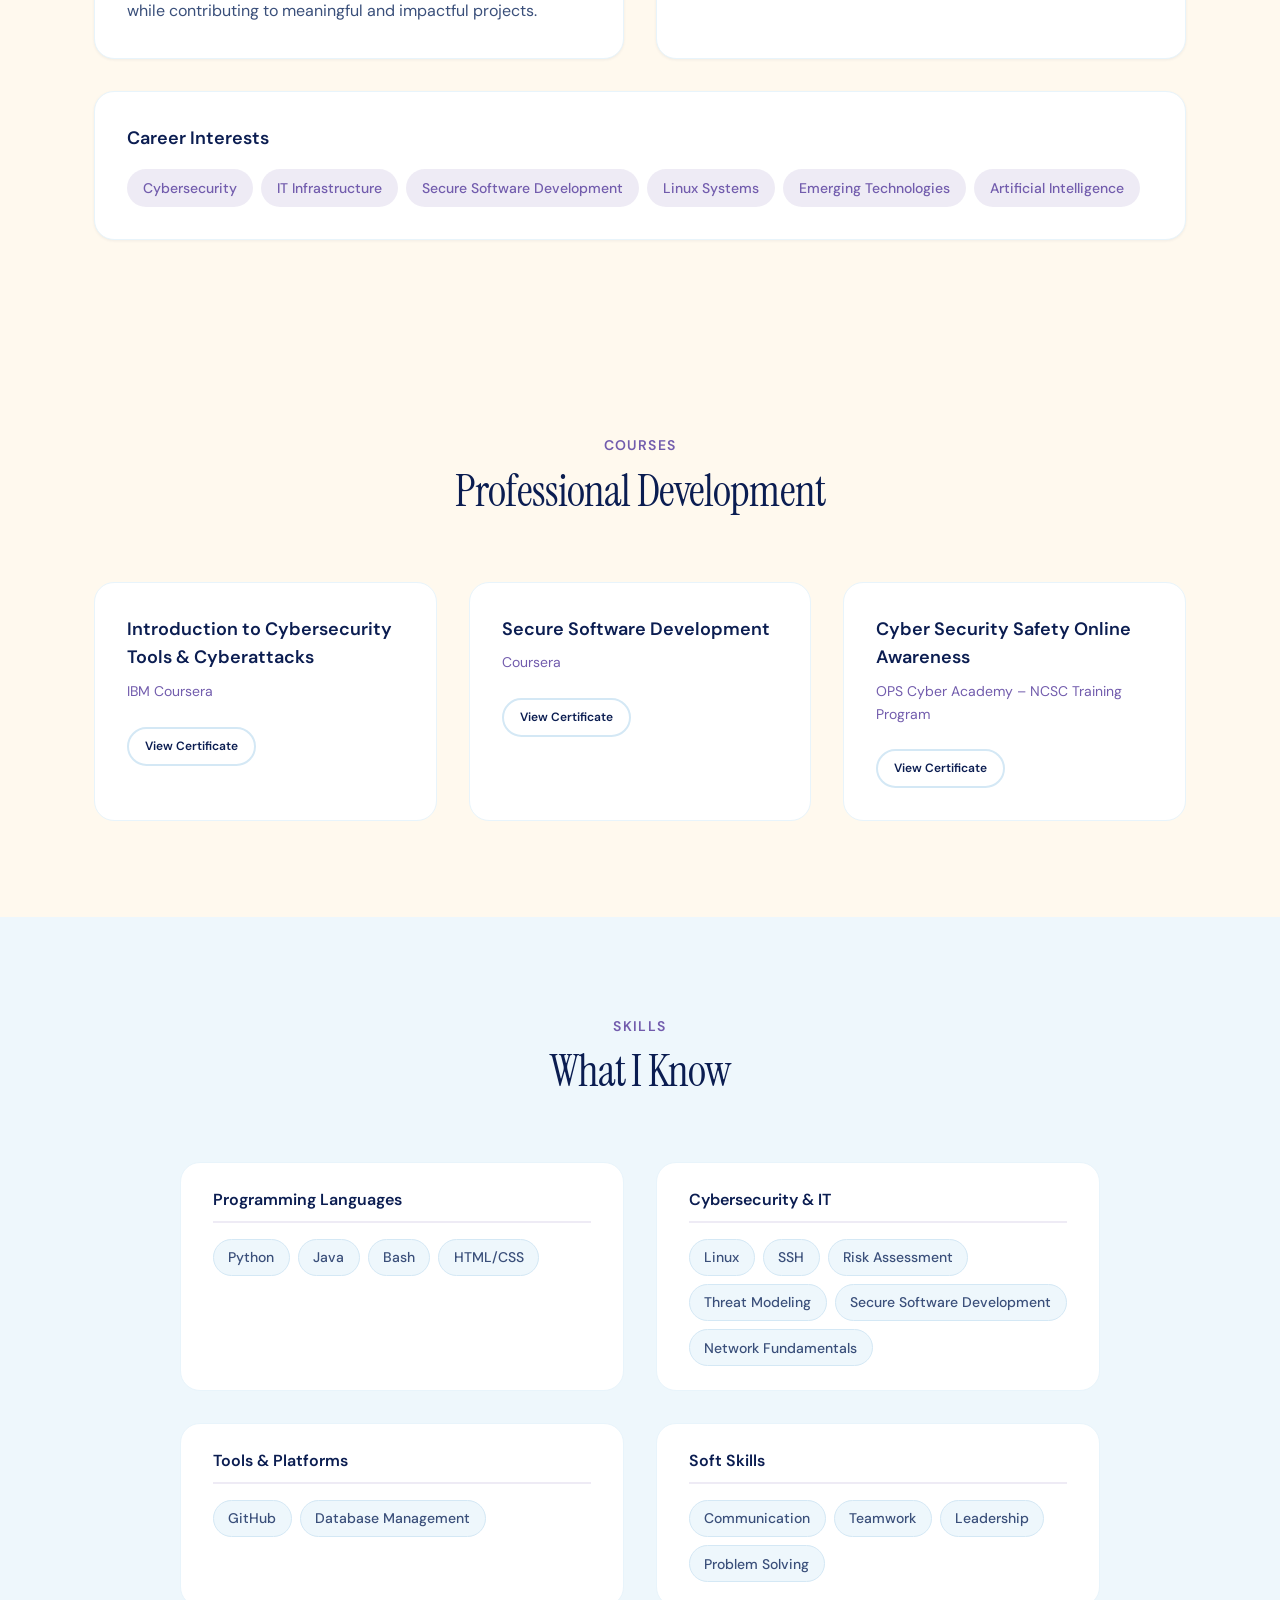
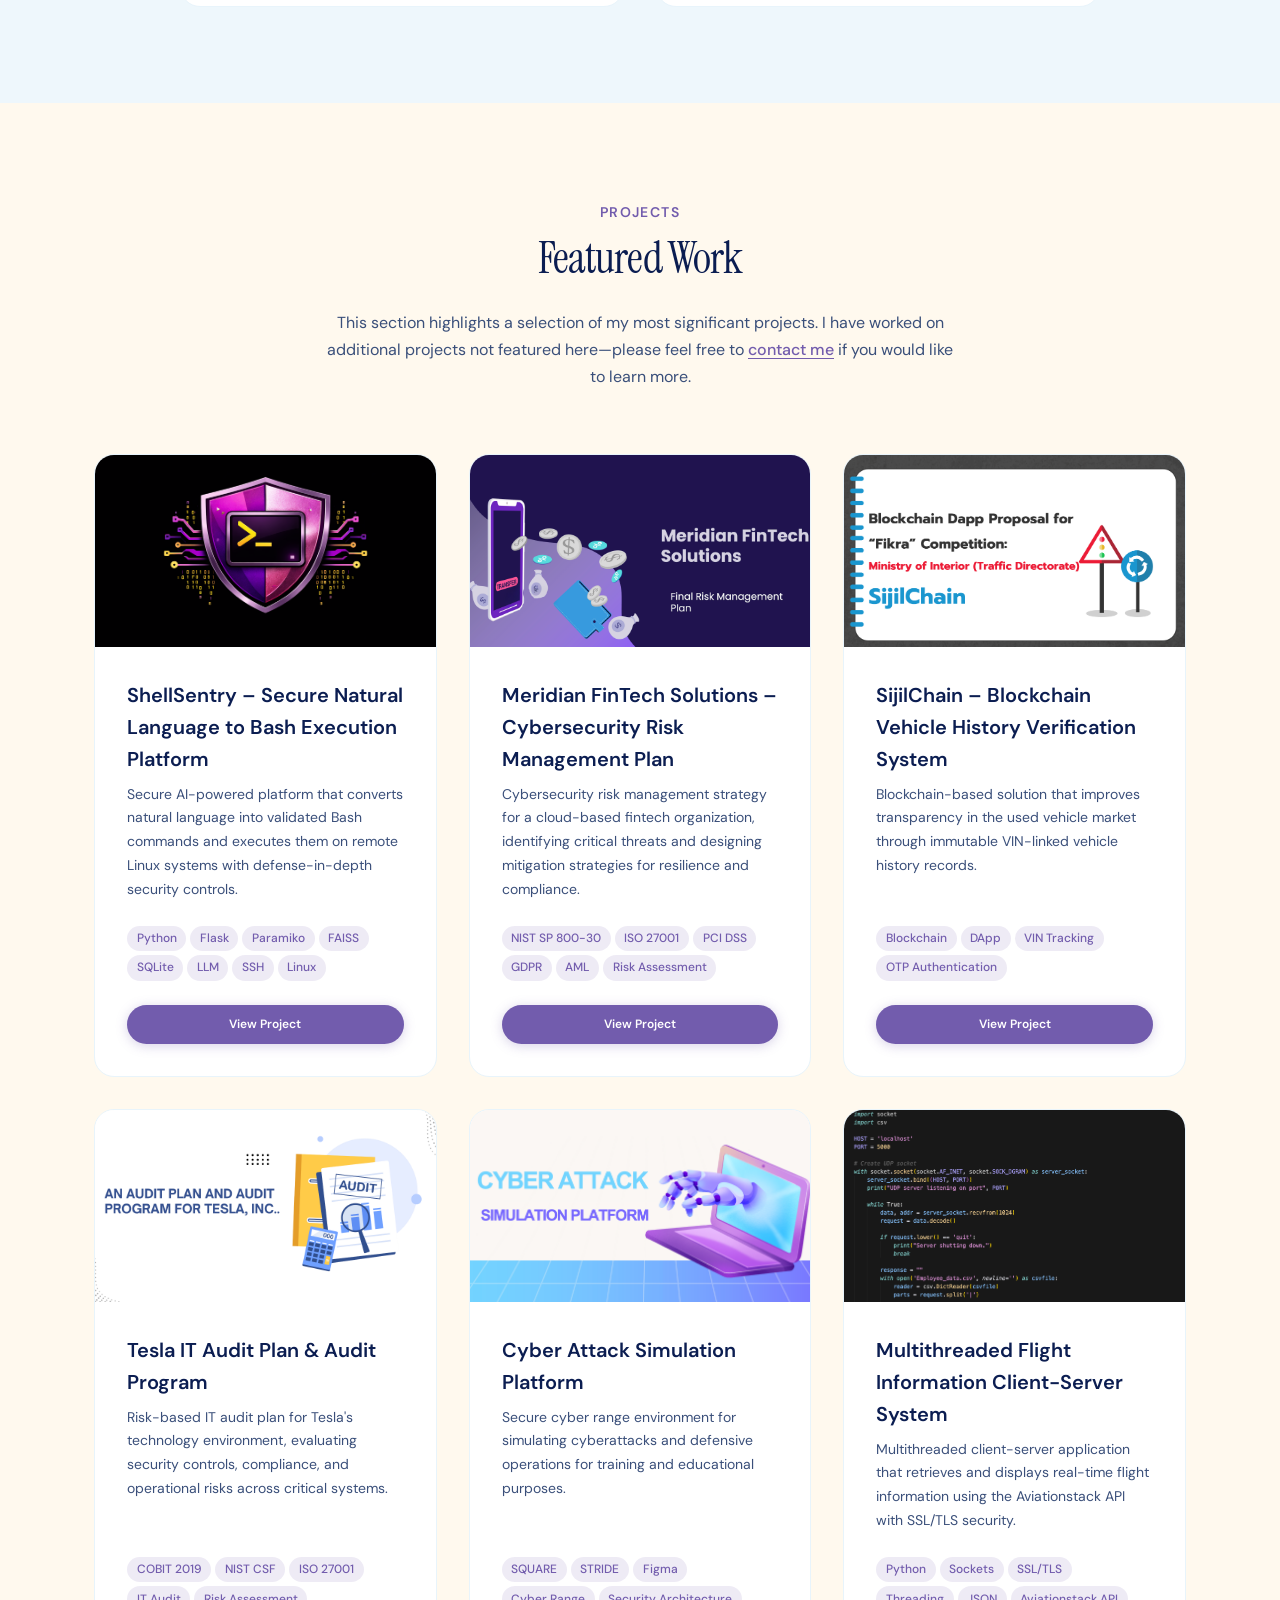
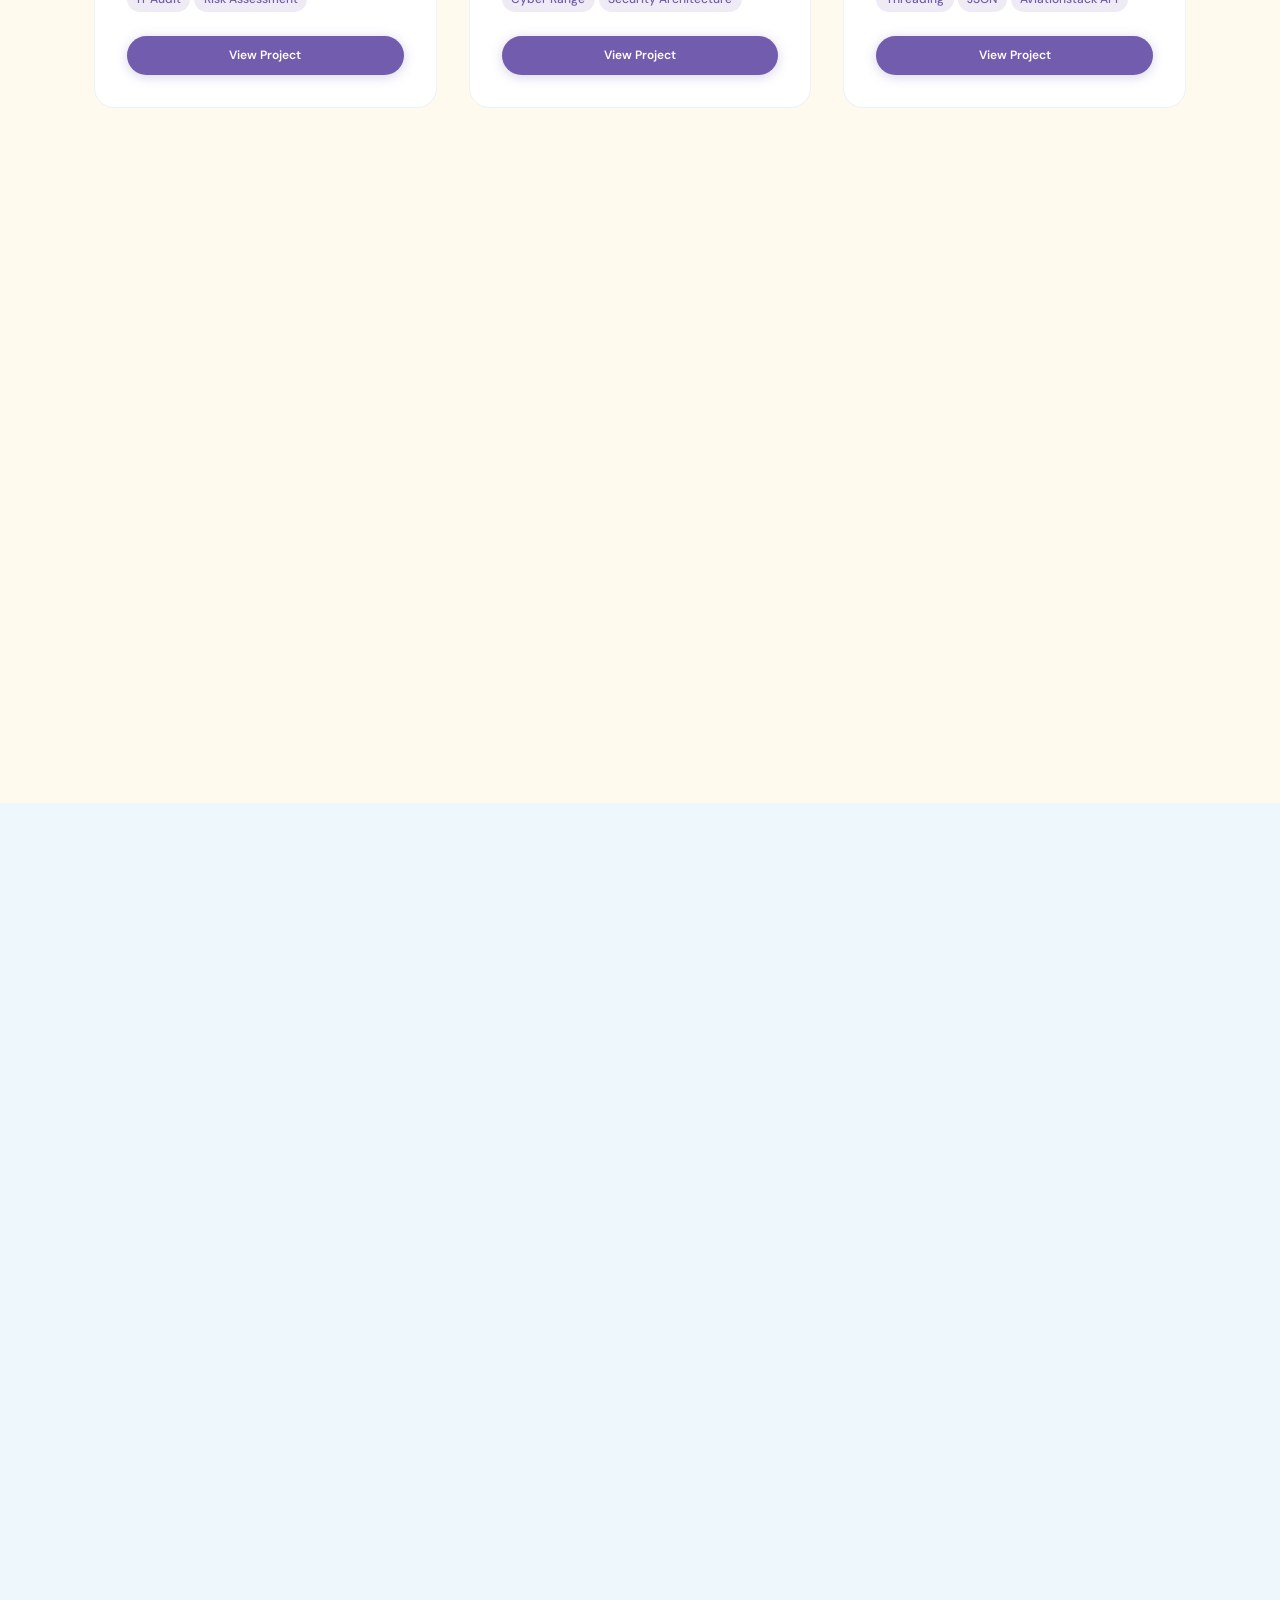
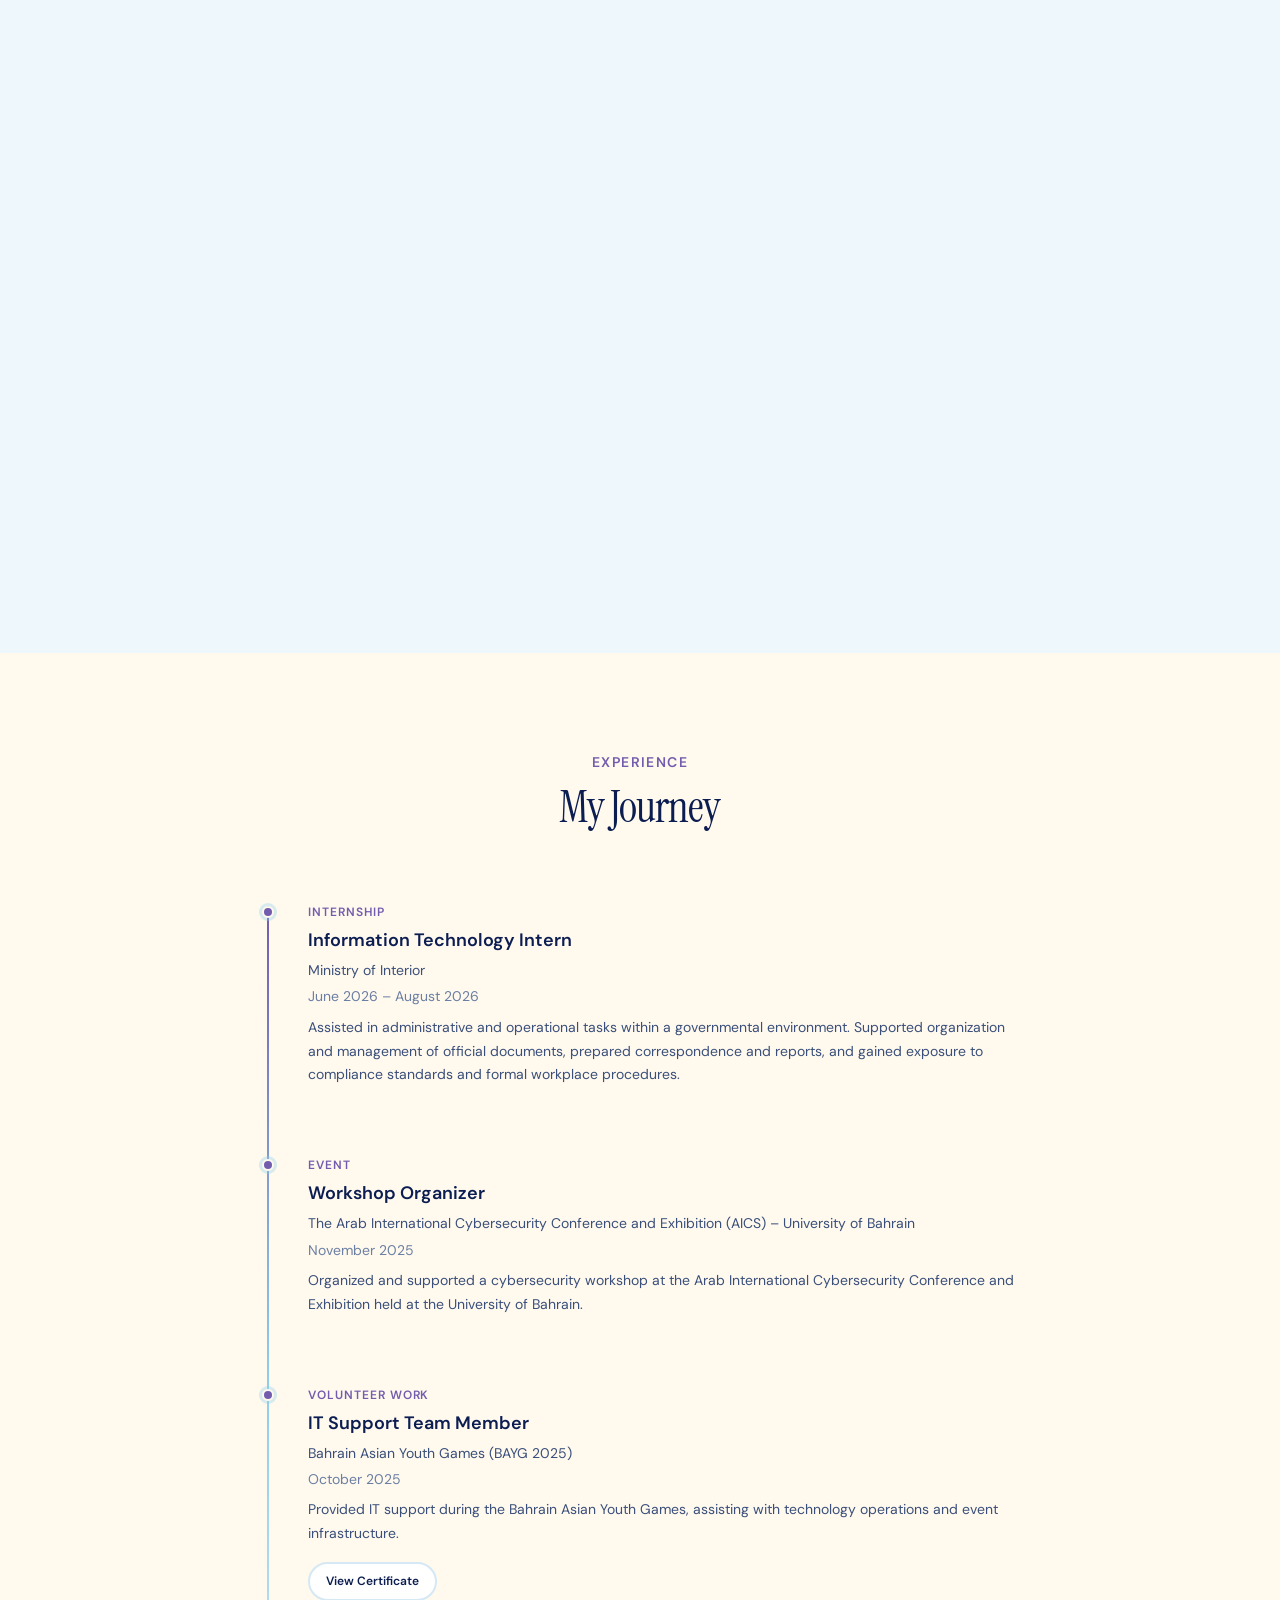
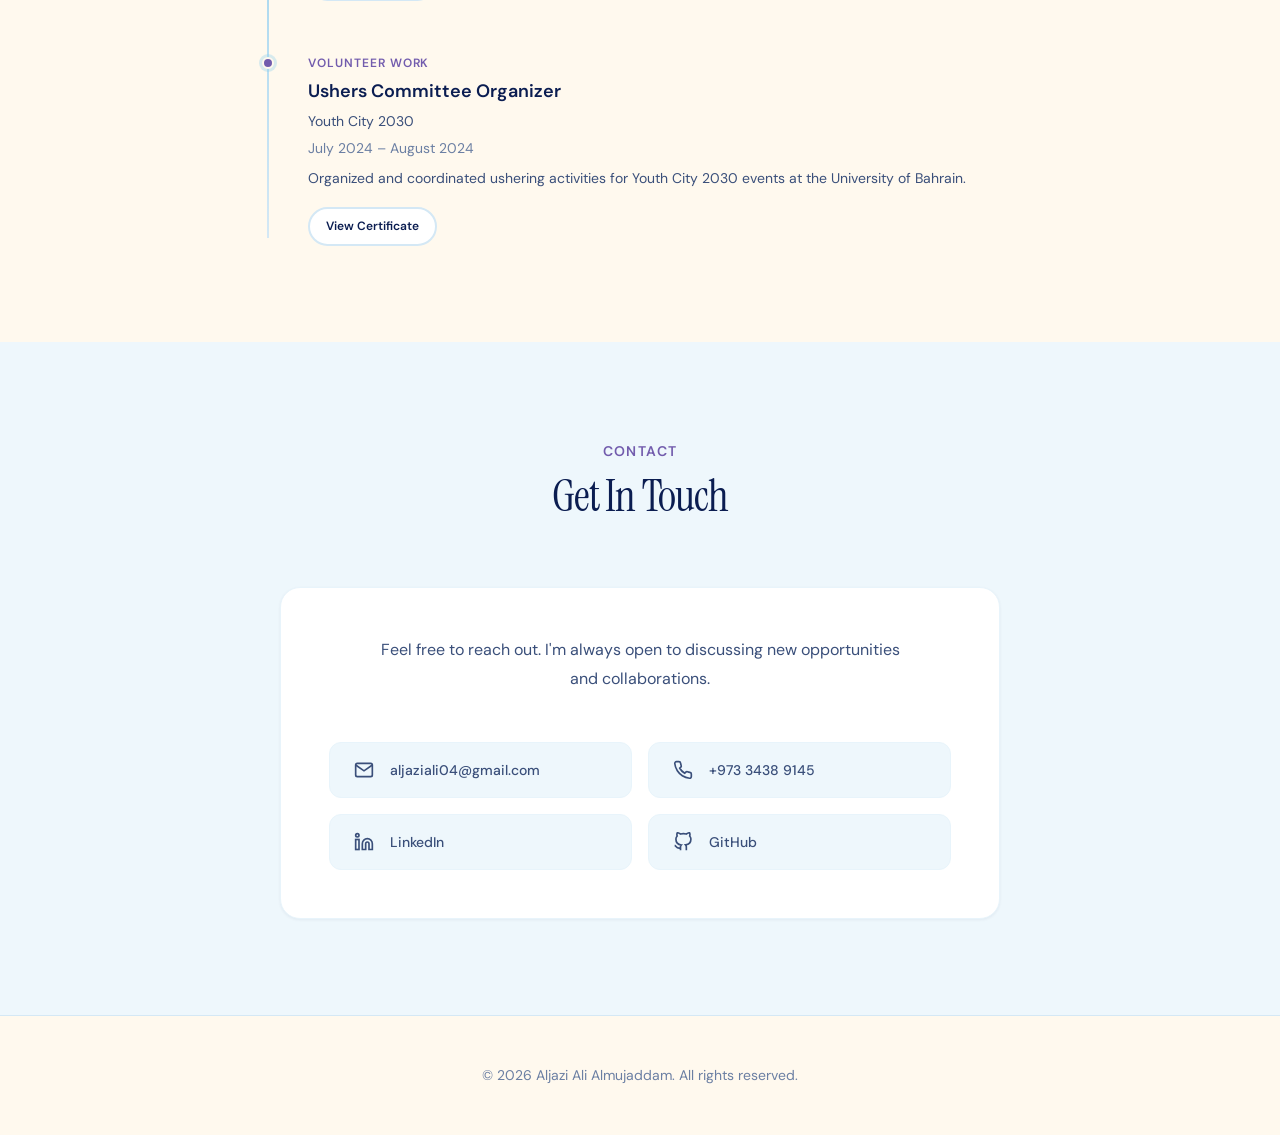
==== commit 9b54b9d1: "modify the projects and adding evidence" ====
--- a/index.html
+++ b/index.html
@@ -59,6 +59,7 @@
             <h1 class="hero__name" id="hero-name"></h1>
             <p class="hero__title" id="hero-title"></p>
             <p class="hero__intro" id="hero-intro"></p>
+            <div class="hero__stats" id="hero-stats" aria-label="Portfolio highlights"></div>
             <div class="hero__actions">
               <a href="#projects" class="btn btn--primary">View Projects</a>
               <a
@@ -101,7 +102,7 @@
           <div class="about__grid">
             <div class="about__bio card fade-in">
               <h3 class="card__title">Biography</h3>
-              <p class="about__text" id="about-bio"></p>
+              <div id="about-bio"></div>
             </div>
             <div class="about__education card fade-in">
               <h3 class="card__title">Education</h3>
@@ -143,6 +144,7 @@
           <header class="section__header fade-in">
             <span class="section__label">Projects</span>
             <h2 class="section__title">Featured Work</h2>
+            <p class="section__note" id="projects-note"></p>
           </header>
           <div class="projects__grid" id="projects-container"></div>
         </div>
@@ -200,19 +202,6 @@
       </div>
     </footer>
 
-    <!-- Project Modal -->
-    <div class="modal" id="project-modal" role="dialog" aria-modal="true" aria-labelledby="modal-title" hidden>
-      <div class="modal__backdrop" data-close-modal></div>
-      <div class="modal__dialog">
-        <button class="modal__close" data-close-modal aria-label="Close modal">
-          <svg viewBox="0 0 24 24" fill="none" stroke="currentColor" stroke-width="2" aria-hidden="true">
-            <path d="M18 6L6 18M6 6l12 12"/>
-          </svg>
-        </button>
-        <div class="modal__content" id="modal-content"></div>
-      </div>
-    </div>
-
     <script src="js/data.js"></script>
     <script src="js/main.js"></script>
   </body>
--- a/css/styles.css
+++ b/css/styles.css
@@ -334,6 +334,26 @@
   line-height: 1.2;
 }
 
+.section__note {
+  max-width: 640px;
+  margin: var(--space-lg) auto 0;
+  font-size: var(--text-base);
+  color: var(--color-text-muted);
+  line-height: 1.7;
+}
+
+.section__note a {
+  color: var(--color-accent);
+  font-weight: 500;
+  text-decoration: underline;
+  text-underline-offset: 3px;
+  transition: color var(--transition-fast);
+}
+
+.section__note a:hover {
+  color: var(--color-accent-hover);
+}
+
 /* ── Hero ────────────────────────────────────────────────────────────────────── */
 .hero {
   min-height: 100vh;
@@ -383,8 +403,45 @@
   font-size: var(--text-lg);
   color: var(--color-text-muted);
   max-width: 520px;
+  margin-bottom: var(--space-xl);
+  line-height: 1.7;
+}
+
+.hero__stats {
+  display: grid;
+  grid-template-columns: repeat(4, minmax(0, 1fr));
+  gap: var(--space-md);
   margin-bottom: var(--space-2xl);
-  line-height: 1.7;
+  max-width: 560px;
+}
+
+.hero-stat {
+  padding: var(--space-md) var(--space-sm);
+  background: rgba(255, 255, 255, 0.72);
+  border: 2px solid var(--palette-sky);
+  border-radius: var(--radius-md);
+  text-align: left;
+  transition: transform var(--transition-base), box-shadow var(--transition-base);
+}
+
+.hero-stat:hover {
+  transform: translateY(-2px);
+  box-shadow: var(--shadow-sm);
+}
+
+.hero-stat__value {
+  font-size: var(--text-3xl);
+  font-weight: 700;
+  line-height: 1;
+  color: var(--palette-purple);
+  margin-bottom: var(--space-xs);
+}
+
+.hero-stat__label {
+  font-size: var(--text-xs);
+  font-weight: 500;
+  color: var(--color-text-muted);
+  line-height: 1.4;
 }
 
 .hero__actions {
@@ -1096,7 +1153,63 @@
 .modal__resources-title {
   font-size: var(--text-lg);
   font-weight: 600;
-  margin-bottom: var(--space-lg);
+  margin-bottom: var(--space-md);
+}
+
+/* ── Project Page ──────────────────────────────────────────────────────────────── */
+.project-page {
+  padding-top: calc(var(--header-height) + var(--space-2xl));
+  padding-bottom: var(--space-3xl);
+  min-height: 70vh;
+}
+
+.project-page__back {
+  display: inline-flex;
+  align-items: center;
+  gap: var(--space-sm);
+  margin-bottom: var(--space-xl);
+  font-size: var(--text-sm);
+  font-weight: 500;
+  color: var(--color-accent);
+  transition: color var(--transition-fast);
+}
+
+.project-page__back svg {
+  width: 18px;
+  height: 18px;
+}
+
+.project-page__back:hover {
+  color: var(--color-text);
+}
+
+.project-detail {
+  padding: var(--space-2xl);
+  max-width: 900px;
+  margin: 0 auto;
+}
+
+.project-detail__thumb {
+  margin-bottom: var(--space-xl);
+  border-radius: var(--radius-md);
+  overflow: hidden;
+  background: var(--color-bg);
+  border: 1px solid var(--color-border);
+}
+
+.project-detail__thumb img {
+  width: 100%;
+  max-height: 320px;
+  object-fit: contain;
+  display: block;
+}
+
+.project-detail .modal__header {
+  padding-right: 0;
+}
+
+.project-detail .modal__section-title {
+  font-size: var(--text-lg);
 }
 
 .resources__grid {
@@ -1181,6 +1294,15 @@
 
   .hero__intro {
     margin-inline: auto;
+  }
+
+  .hero__stats {
+    margin-inline: auto;
+    max-width: 100%;
+  }
+
+  .hero-stat {
+    text-align: center;
   }
 
   .hero__actions {
@@ -1262,6 +1384,15 @@
     font-size: var(--text-3xl);
   }
 
+  .hero__stats {
+    grid-template-columns: repeat(2, minmax(0, 1fr));
+    gap: var(--space-sm);
+  }
+
+  .hero-stat__value {
+    font-size: var(--text-2xl);
+  }
+
   .modal__content {
     padding: var(--space-xl);
   }
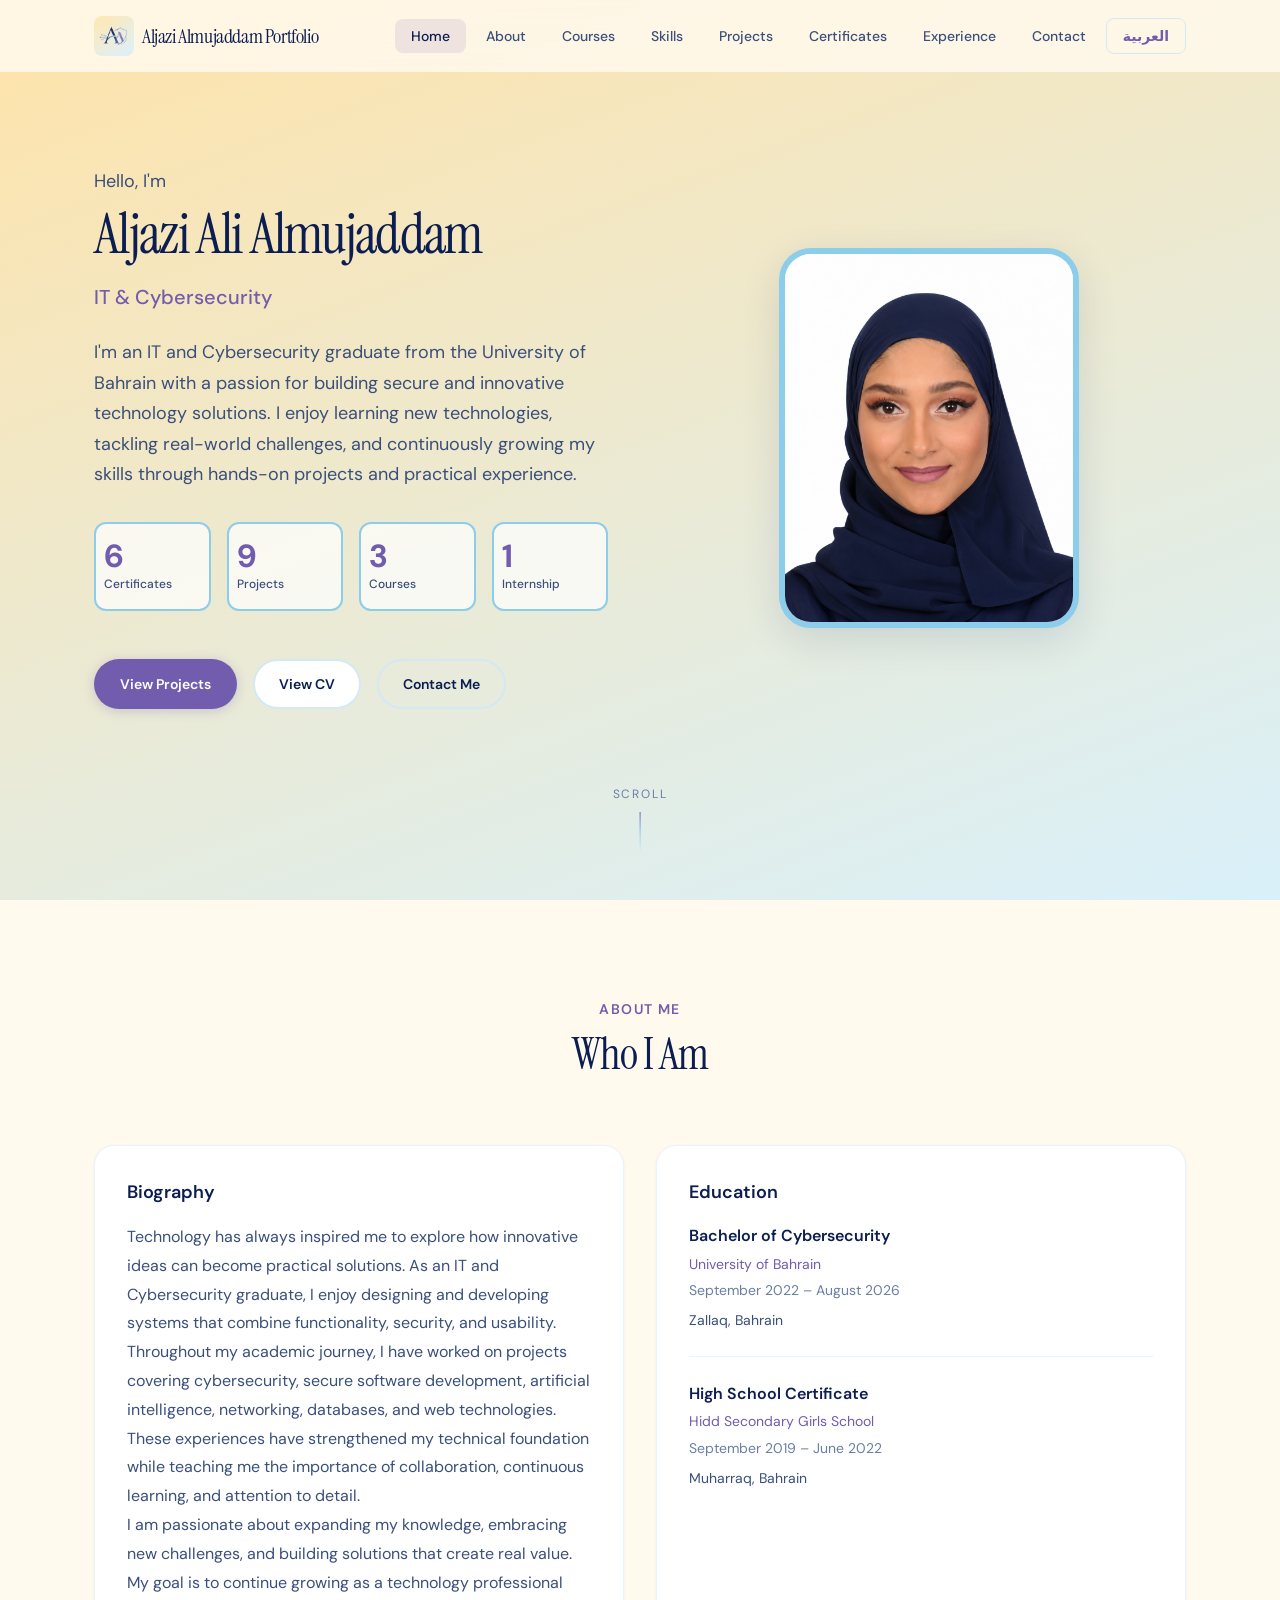
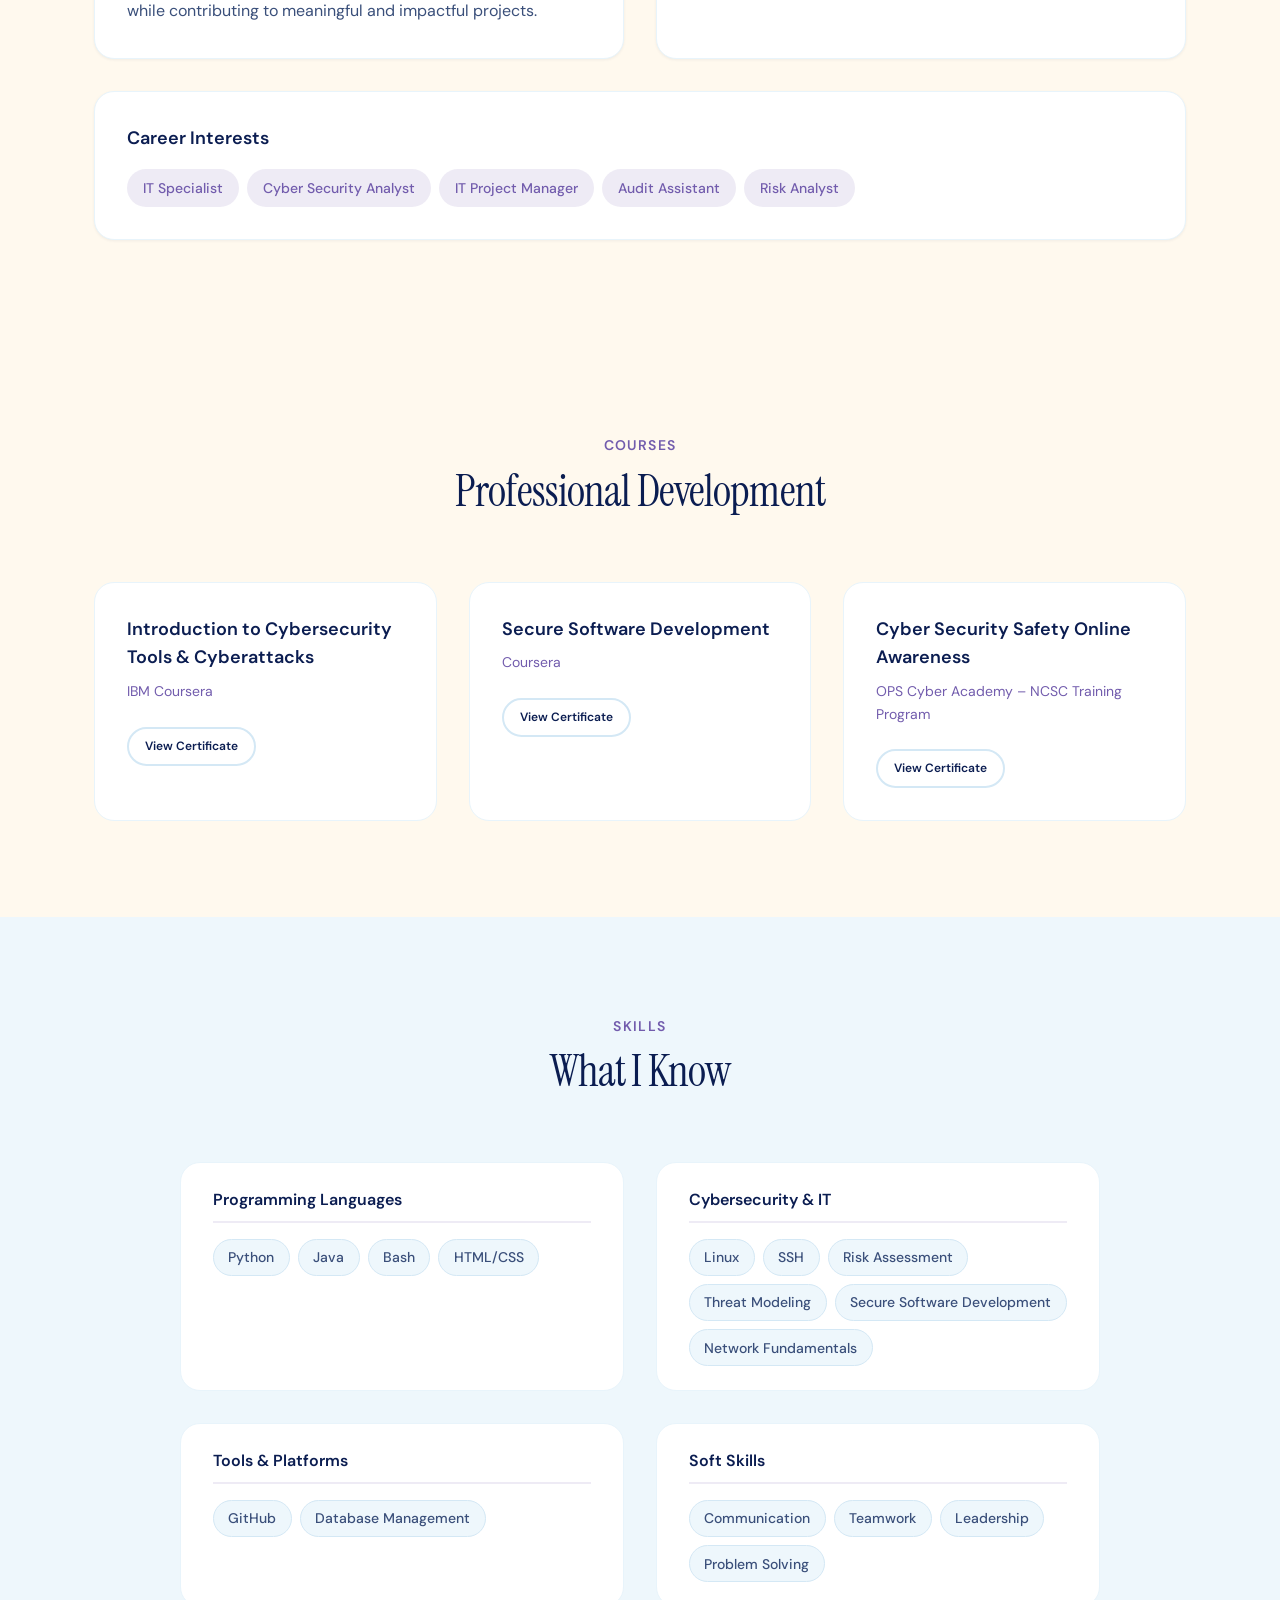
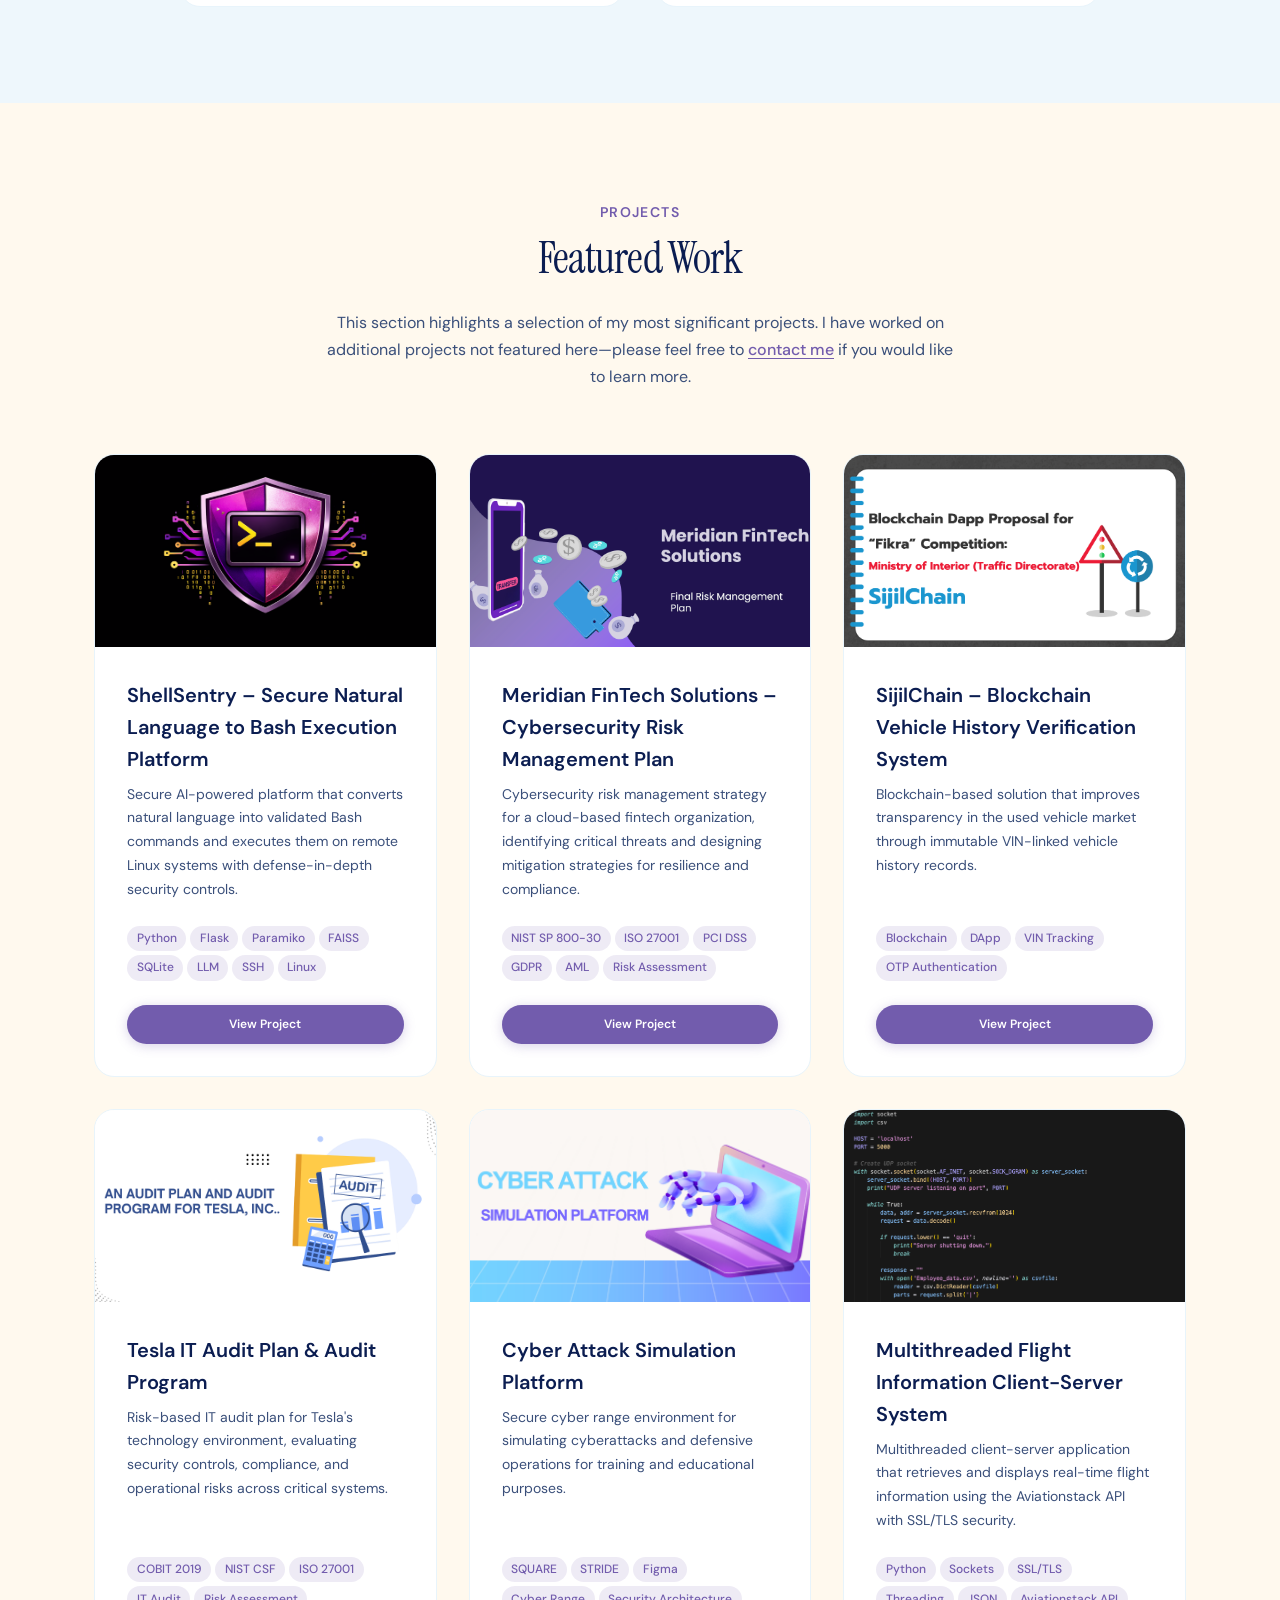
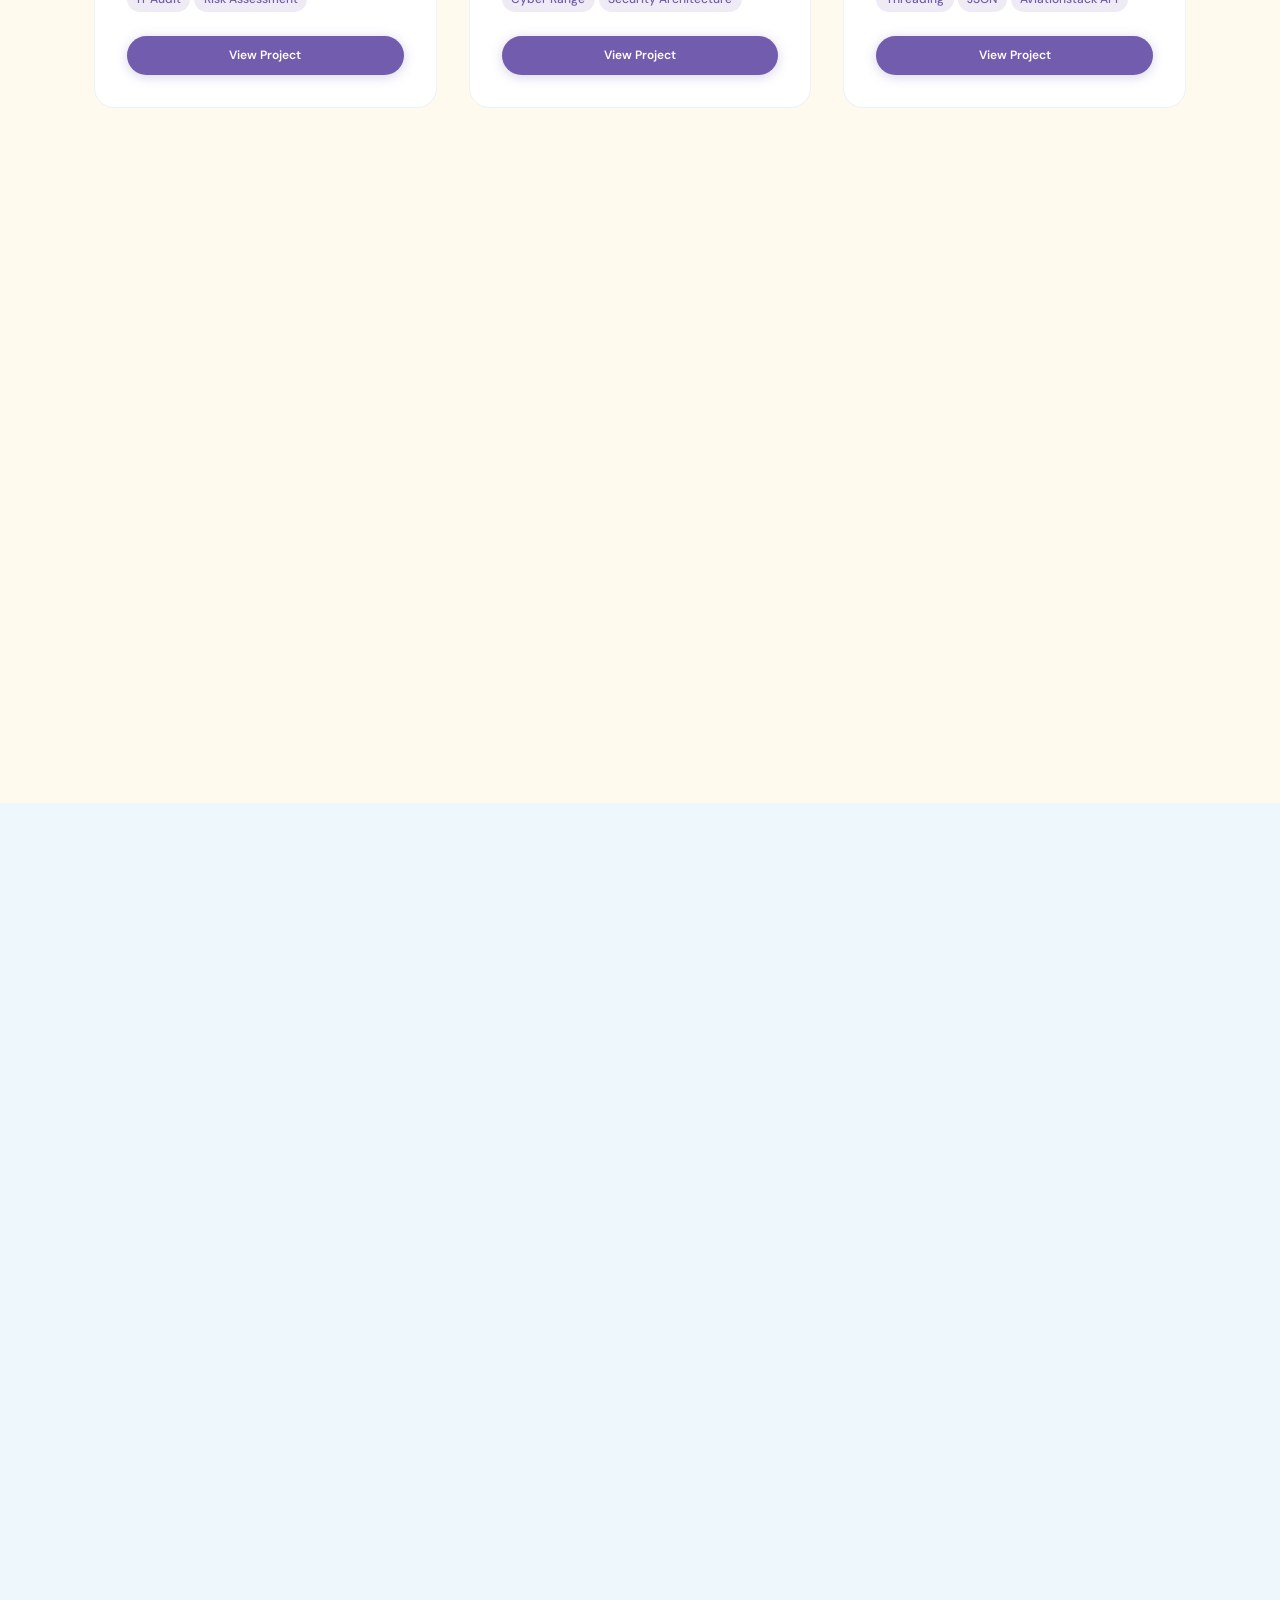
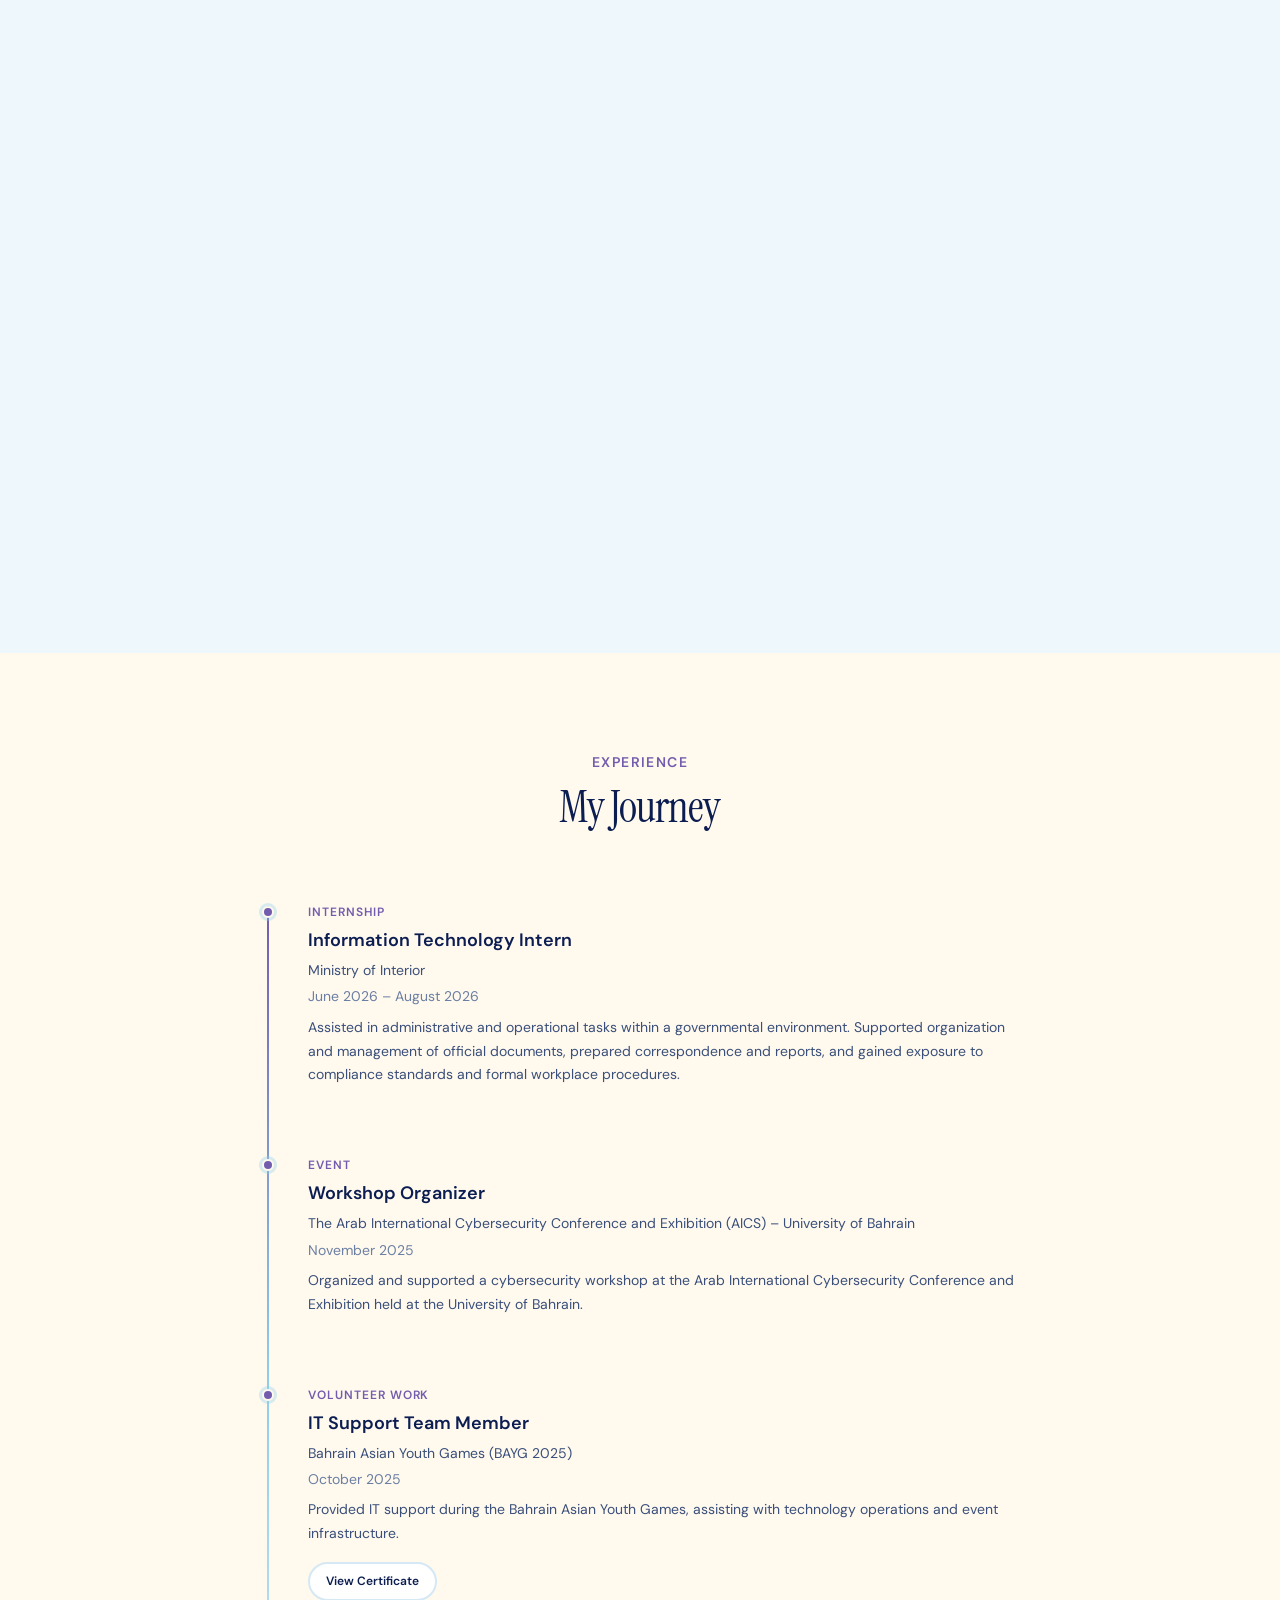
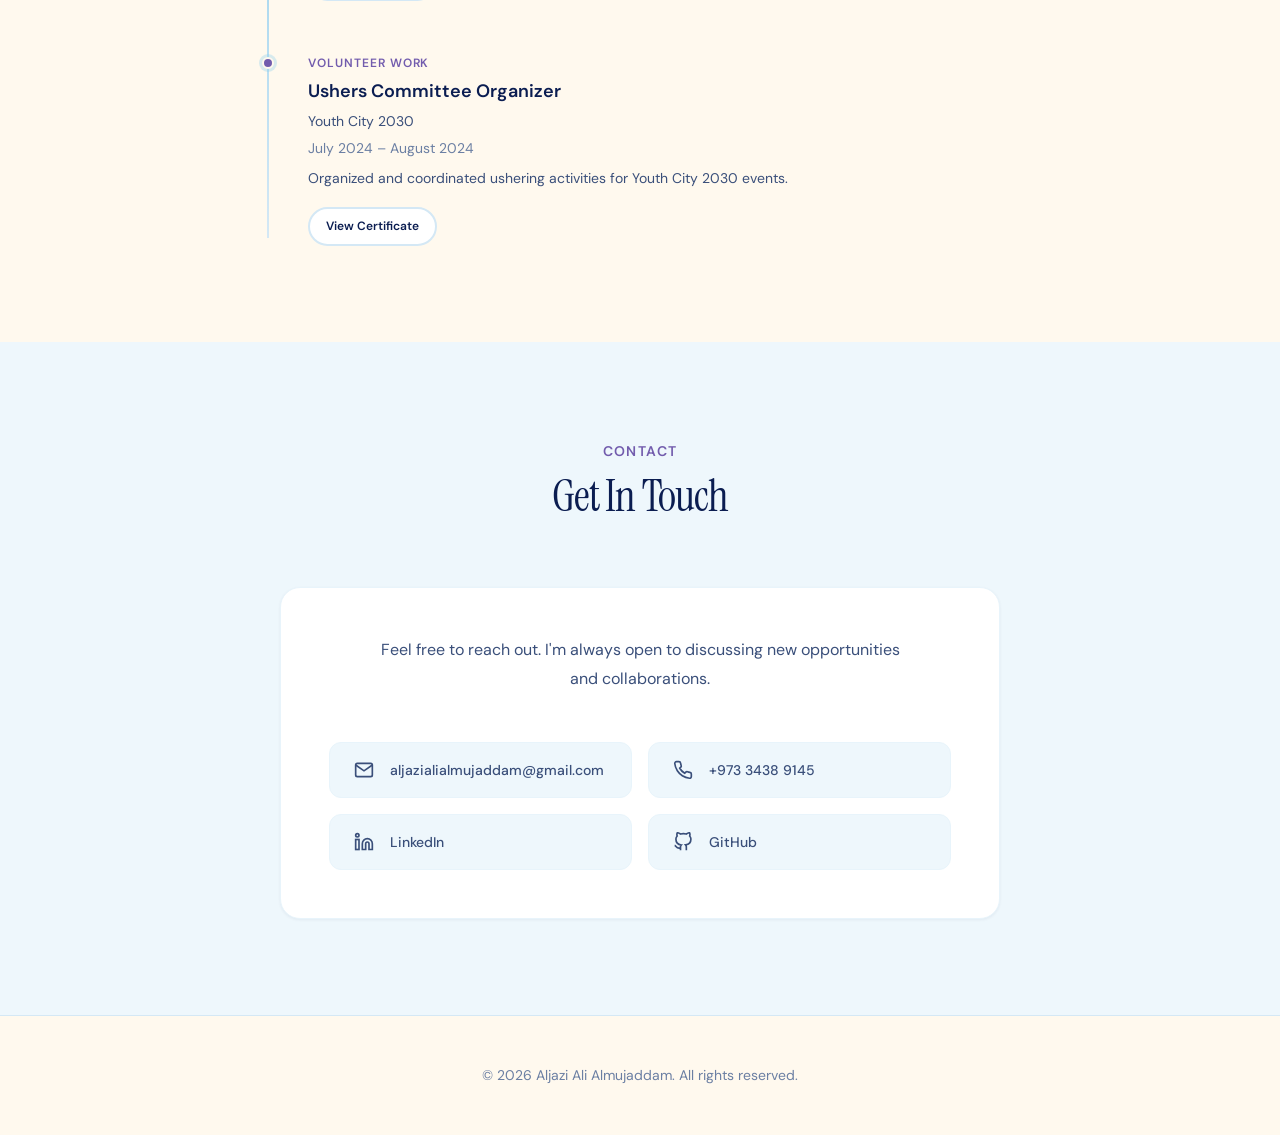
==== commit 917bda16: "Update CV, email, Arabic branding, and favicon from logo" ====
--- a/index.html
+++ b/index.html
@@ -8,23 +8,28 @@
       content="Professional portfolio — projects, experience, and contact."
     />
     <title>Aljazi Almujaddam Portfolio</title>
-    <link rel="icon" href="assets/favicon.svg" type="image/svg+xml" />
+    <link rel="icon" href="assets/favicon.png" type="image/png" sizes="32x32" />
+    <link rel="icon" href="assets/favicon-16.png" type="image/png" sizes="16x16" />
+    <link rel="apple-touch-icon" href="assets/apple-touch-icon.png" />
     <link rel="preconnect" href="https://fonts.googleapis.com" />
     <link rel="preconnect" href="https://fonts.gstatic.com" crossorigin />
     <link
-      href="https://fonts.googleapis.com/css2?family=DM+Sans:ital,opsz,wght@0,9..40,300;0,9..40,400;0,9..40,500;0,9..40,600;0,9..40,700;1,9..40,400&family=Instrument+Serif:ital@0;1&display=swap"
+      href="https://fonts.googleapis.com/css2?family=DM+Sans:ital,opsz,wght@0,9..40,300;0,9..40,400;0,9..40,500;0,9..40,600;0,9..40,700;1,9..40,400&family=IBM+Plex+Sans+Arabic:wght@300;400;500;600;700&family=Instrument+Serif:ital@0;1&display=swap"
       rel="stylesheet"
     />
     <link rel="stylesheet" href="css/styles.css" />
   </head>
   <body>
     <!-- Skip link for accessibility -->
-    <a href="#home" class="skip-link">Skip to content</a>
+    <a href="#home" class="skip-link" id="skip-link">Skip to content</a>
 
     <!-- Navigation -->
     <header class="header" id="header">
       <nav class="nav container" aria-label="Main navigation">
-        <a href="#home" class="nav__logo" id="nav-logo" aria-label="Home">Aljazi Almujaddam Portfolio</a>
+        <a href="#home" class="nav__logo" id="nav-logo" aria-label="Home">
+          <img id="nav-logo-img" class="nav__logo-img" src="" alt="" width="40" height="40" />
+          <span id="nav-logo-text">Aljazi Almujaddam Portfolio</span>
+        </a>
 
         <button
           class="nav__toggle"
@@ -38,14 +43,15 @@
         </button>
 
         <ul class="nav__menu" id="nav-menu">
-          <li><a href="#home" class="nav__link">Home</a></li>
-          <li><a href="#about" class="nav__link">About</a></li>
-          <li><a href="#courses" class="nav__link">Courses</a></li>
-          <li><a href="#skills" class="nav__link">Skills</a></li>
-          <li><a href="#projects" class="nav__link">Projects</a></li>
-          <li><a href="#certificates" class="nav__link">Certificates</a></li>
-          <li><a href="#experience" class="nav__link">Experience</a></li>
-          <li><a href="#contact" class="nav__link">Contact</a></li>
+          <li><a href="#home" class="nav__link" id="nav-home">Home</a></li>
+          <li><a href="#about" class="nav__link" id="nav-about">About</a></li>
+          <li><a href="#courses" class="nav__link" id="nav-courses">Courses</a></li>
+          <li><a href="#skills" class="nav__link" id="nav-skills">Skills</a></li>
+          <li><a href="#projects" class="nav__link" id="nav-projects">Projects</a></li>
+          <li><a href="#certificates" class="nav__link" id="nav-certificates">Certificates</a></li>
+          <li><a href="#experience" class="nav__link" id="nav-experience">Experience</a></li>
+          <li><a href="#contact" class="nav__link" id="nav-contact">Contact</a></li>
+          <li><a href="index-ar.html" class="nav__link nav__link--lang" id="lang-switch" aria-label="Switch to Arabic">العربية</a></li>
         </ul>
       </nav>
     </header>
@@ -55,13 +61,13 @@
       <section class="hero section" id="home">
         <div class="container hero__inner">
           <div class="hero__content fade-in">
-            <p class="hero__greeting">Hello, I'm</p>
+            <p class="hero__greeting" id="hero-greeting">Hello, I'm</p>
             <h1 class="hero__name" id="hero-name"></h1>
             <p class="hero__title" id="hero-title"></p>
             <p class="hero__intro" id="hero-intro"></p>
             <div class="hero__stats" id="hero-stats" aria-label="Portfolio highlights"></div>
             <div class="hero__actions">
-              <a href="#projects" class="btn btn--primary">View Projects</a>
+              <a href="#projects" class="btn btn--primary" id="btn-view-projects">View Projects</a>
               <a
                 href="#"
                 class="btn btn--secondary"
@@ -70,7 +76,7 @@
                 rel="noopener noreferrer"
                 >View CV</a
               >
-              <a href="#contact" class="btn btn--outline">Contact Me</a>
+              <a href="#contact" class="btn btn--outline" id="btn-contact-me">Contact Me</a>
             </div>
           </div>
           <div class="hero__image-wrapper fade-in">
@@ -87,7 +93,7 @@
           </div>
         </div>
         <div class="hero__scroll-hint" aria-hidden="true">
-          <span>Scroll</span>
+          <span id="scroll-hint">Scroll</span>
           <div class="hero__scroll-line"></div>
         </div>
       </section>
@@ -96,20 +102,20 @@
       <section class="section" id="about">
         <div class="container">
           <header class="section__header fade-in">
-            <span class="section__label">About Me</span>
-            <h2 class="section__title">Who I Am</h2>
+            <span class="section__label" id="about-label">About Me</span>
+            <h2 class="section__title" id="about-title">Who I Am</h2>
           </header>
           <div class="about__grid">
             <div class="about__bio card fade-in">
-              <h3 class="card__title">Biography</h3>
+              <h3 class="card__title" id="about-bio-title">Biography</h3>
               <div id="about-bio"></div>
             </div>
             <div class="about__education card fade-in">
-              <h3 class="card__title">Education</h3>
+              <h3 class="card__title" id="about-edu-title">Education</h3>
               <div id="about-education"></div>
             </div>
             <div class="about__interests card fade-in">
-              <h3 class="card__title">Career Interests</h3>
+              <h3 class="card__title" id="about-interests-title">Career Interests</h3>
               <ul class="interest-list" id="about-interests"></ul>
             </div>
           </div>
@@ -120,8 +126,8 @@
       <section class="section" id="courses">
         <div class="container">
           <header class="section__header fade-in">
-            <span class="section__label">Courses</span>
-            <h2 class="section__title">Professional Development</h2>
+            <span class="section__label" id="courses-label">Courses</span>
+            <h2 class="section__title" id="courses-title">Professional Development</h2>
           </header>
           <div class="courses__grid" id="courses-container"></div>
         </div>
@@ -131,8 +137,8 @@
       <section class="section section--alt" id="skills">
         <div class="container">
           <header class="section__header fade-in">
-            <span class="section__label">Skills</span>
-            <h2 class="section__title">What I Know</h2>
+            <span class="section__label" id="skills-label">Skills</span>
+            <h2 class="section__title" id="skills-title">What I Know</h2>
           </header>
           <div class="skills__grid" id="skills-container"></div>
         </div>
@@ -142,8 +148,8 @@
       <section class="section" id="projects">
         <div class="container">
           <header class="section__header fade-in">
-            <span class="section__label">Projects</span>
-            <h2 class="section__title">Featured Work</h2>
+            <span class="section__label" id="projects-label">Projects</span>
+            <h2 class="section__title" id="projects-title">Featured Work</h2>
             <p class="section__note" id="projects-note"></p>
           </header>
           <div class="projects__grid" id="projects-container"></div>
@@ -154,8 +160,8 @@
       <section class="section section--alt" id="certificates">
         <div class="container">
           <header class="section__header fade-in">
-            <span class="section__label">Certificates</span>
-            <h2 class="section__title">Credentials</h2>
+            <span class="section__label" id="certificates-label">Certificates</span>
+            <h2 class="section__title" id="certificates-title">Credentials</h2>
           </header>
           <div class="certificates__grid" id="certificates-container"></div>
         </div>
@@ -165,8 +171,8 @@
       <section class="section" id="experience">
         <div class="container">
           <header class="section__header fade-in">
-            <span class="section__label">Experience</span>
-            <h2 class="section__title">My Journey</h2>
+            <span class="section__label" id="experience-label">Experience</span>
+            <h2 class="section__title" id="experience-title">My Journey</h2>
           </header>
           <div class="timeline" id="experience-container"></div>
         </div>
@@ -176,12 +182,12 @@
       <section class="section section--alt" id="contact">
         <div class="container">
           <header class="section__header fade-in">
-            <span class="section__label">Contact</span>
-            <h2 class="section__title">Get In Touch</h2>
+            <span class="section__label" id="contact-label">Contact</span>
+            <h2 class="section__title" id="contact-title">Get In Touch</h2>
           </header>
           <div class="contact__wrapper fade-in">
             <div class="contact__card card">
-              <p class="contact__text">
+              <p class="contact__text" id="contact-text">
                 Feel free to reach out. I'm always open to discussing new
                 opportunities and collaborations.
               </p>
@@ -197,7 +203,7 @@
       <div class="container footer__inner">
         <p class="footer__text">
           &copy; <span id="footer-year"></span>
-          <span id="footer-name"></span>. All rights reserved.
+          <span id="footer-name"></span>. <span id="footer-rights">All rights reserved.</span>
         </p>
       </div>
     </footer>
--- a/css/styles.css
+++ b/css/styles.css
@@ -186,6 +186,9 @@
 }
 
 .nav__logo {
+  display: inline-flex;
+  align-items: center;
+  gap: var(--space-sm);
   font-family: var(--font-serif);
   font-size: var(--text-xl);
   font-weight: 400;
@@ -193,6 +196,14 @@
   flex-shrink: 0;
 }
 
+.nav__logo-img {
+  width: 40px;
+  height: 40px;
+  object-fit: contain;
+  border-radius: var(--radius-sm);
+  flex-shrink: 0;
+}
+
 .nav__menu {
   display: flex;
   align-items: center;
@@ -211,6 +222,17 @@
 .nav__link:hover,
 .nav__link.active {
   color: var(--color-text);
+  background-color: var(--color-accent-soft);
+}
+
+.nav__link--lang {
+  font-weight: 600;
+  color: var(--color-accent);
+  border: 1px solid var(--color-border);
+}
+
+.nav__link--lang:hover {
+  border-color: var(--color-accent);
   background-color: var(--color-accent-soft);
 }
 
@@ -928,6 +950,7 @@
   display: grid;
   grid-template-columns: repeat(2, 1fr);
   gap: var(--space-md);
+  direction: ltr;
   text-align: left;
 }
 
@@ -935,6 +958,7 @@
   display: flex;
   align-items: center;
   gap: var(--space-md);
+  direction: ltr;
   padding: var(--space-md) var(--space-lg);
   background: var(--color-bg-alt);
   border: 1px solid var(--color-border-subtle);
@@ -1214,7 +1238,7 @@
 
 .resources__grid {
   display: grid;
-  grid-template-columns: repeat(auto-fill, minmax(200px, 1fr));
+  grid-template-columns: repeat(2, 1fr);
   gap: var(--space-md);
 }
 
@@ -1258,6 +1282,10 @@
   font-weight: 500;
   margin-bottom: var(--space-md);
   color: var(--color-text);
+}
+
+.resource-card__btn {
+  pointer-events: none;
 }
 
 /* ── Footer ────────────────────────────────────────────────────────────────────── */
@@ -1441,3 +1469,57 @@
     transition-duration: 0.01ms !important;
   }
 }
+
+/* ── RTL / Arabic ──────────────────────────────────────────────────────────────── */
+[dir="rtl"] {
+  --font-sans: "IBM Plex Sans Arabic", "DM Sans", system-ui, -apple-system, sans-serif;
+}
+
+[dir="rtl"] .skip-link {
+  left: auto;
+  right: var(--space-md);
+}
+
+[dir="rtl"] .hero-stat {
+  text-align: right;
+}
+
+[dir="rtl"] .timeline {
+  padding-left: 0;
+  padding-right: var(--space-2xl);
+}
+
+[dir="rtl"] .timeline::before {
+  left: auto;
+  right: 7px;
+}
+
+[dir="rtl"] .timeline-item::before {
+  left: auto;
+  right: calc(-1 * var(--space-2xl) + 2px);
+}
+
+[dir="rtl"] .modal__close {
+  right: auto;
+  left: var(--space-md);
+}
+
+[dir="rtl"] .modal__header {
+  padding-right: 0;
+  padding-left: var(--space-3xl);
+}
+
+[dir="rtl"] .modal__features {
+  padding-left: 0;
+  padding-right: var(--space-lg);
+}
+
+[dir="rtl"] .project-page__back svg {
+  transform: scaleX(-1);
+}
+
+@media (max-width: 900px) {
+  [dir="rtl"] .hero-stat {
+    text-align: center;
+  }
+}
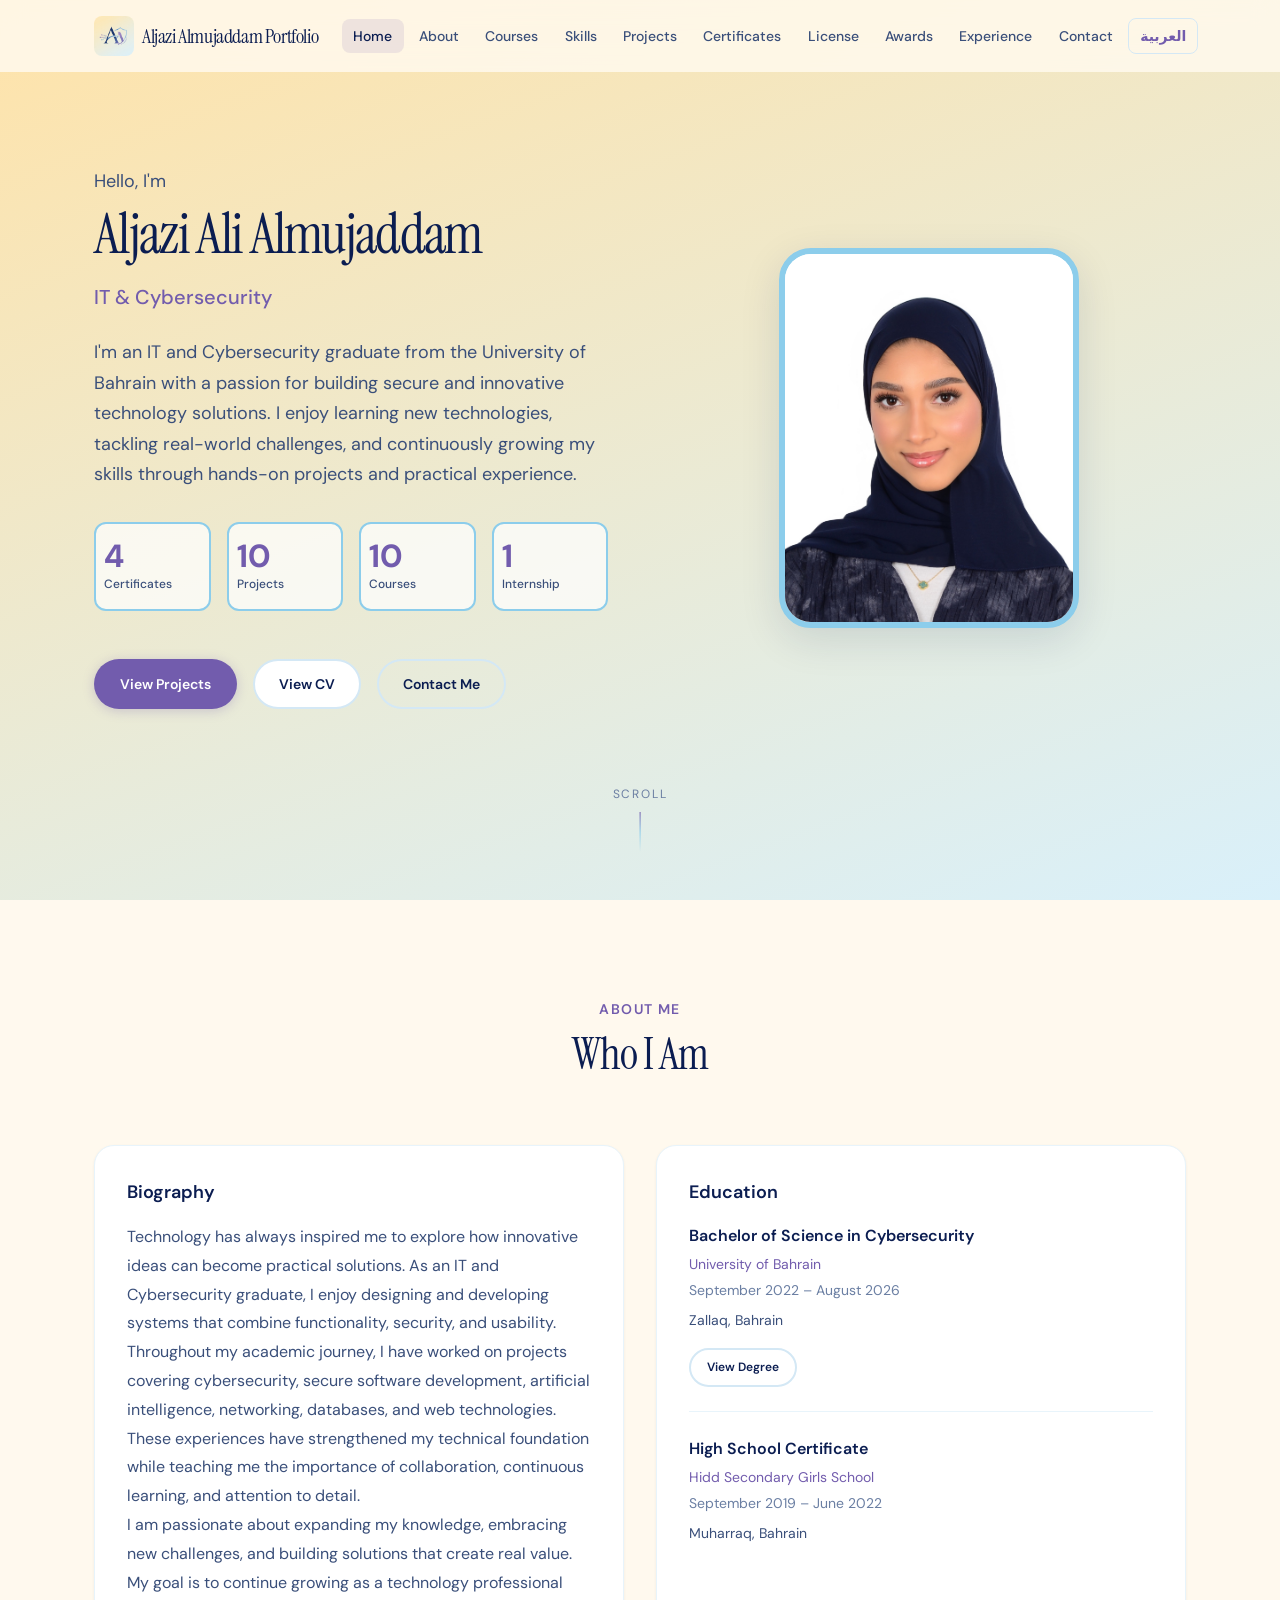
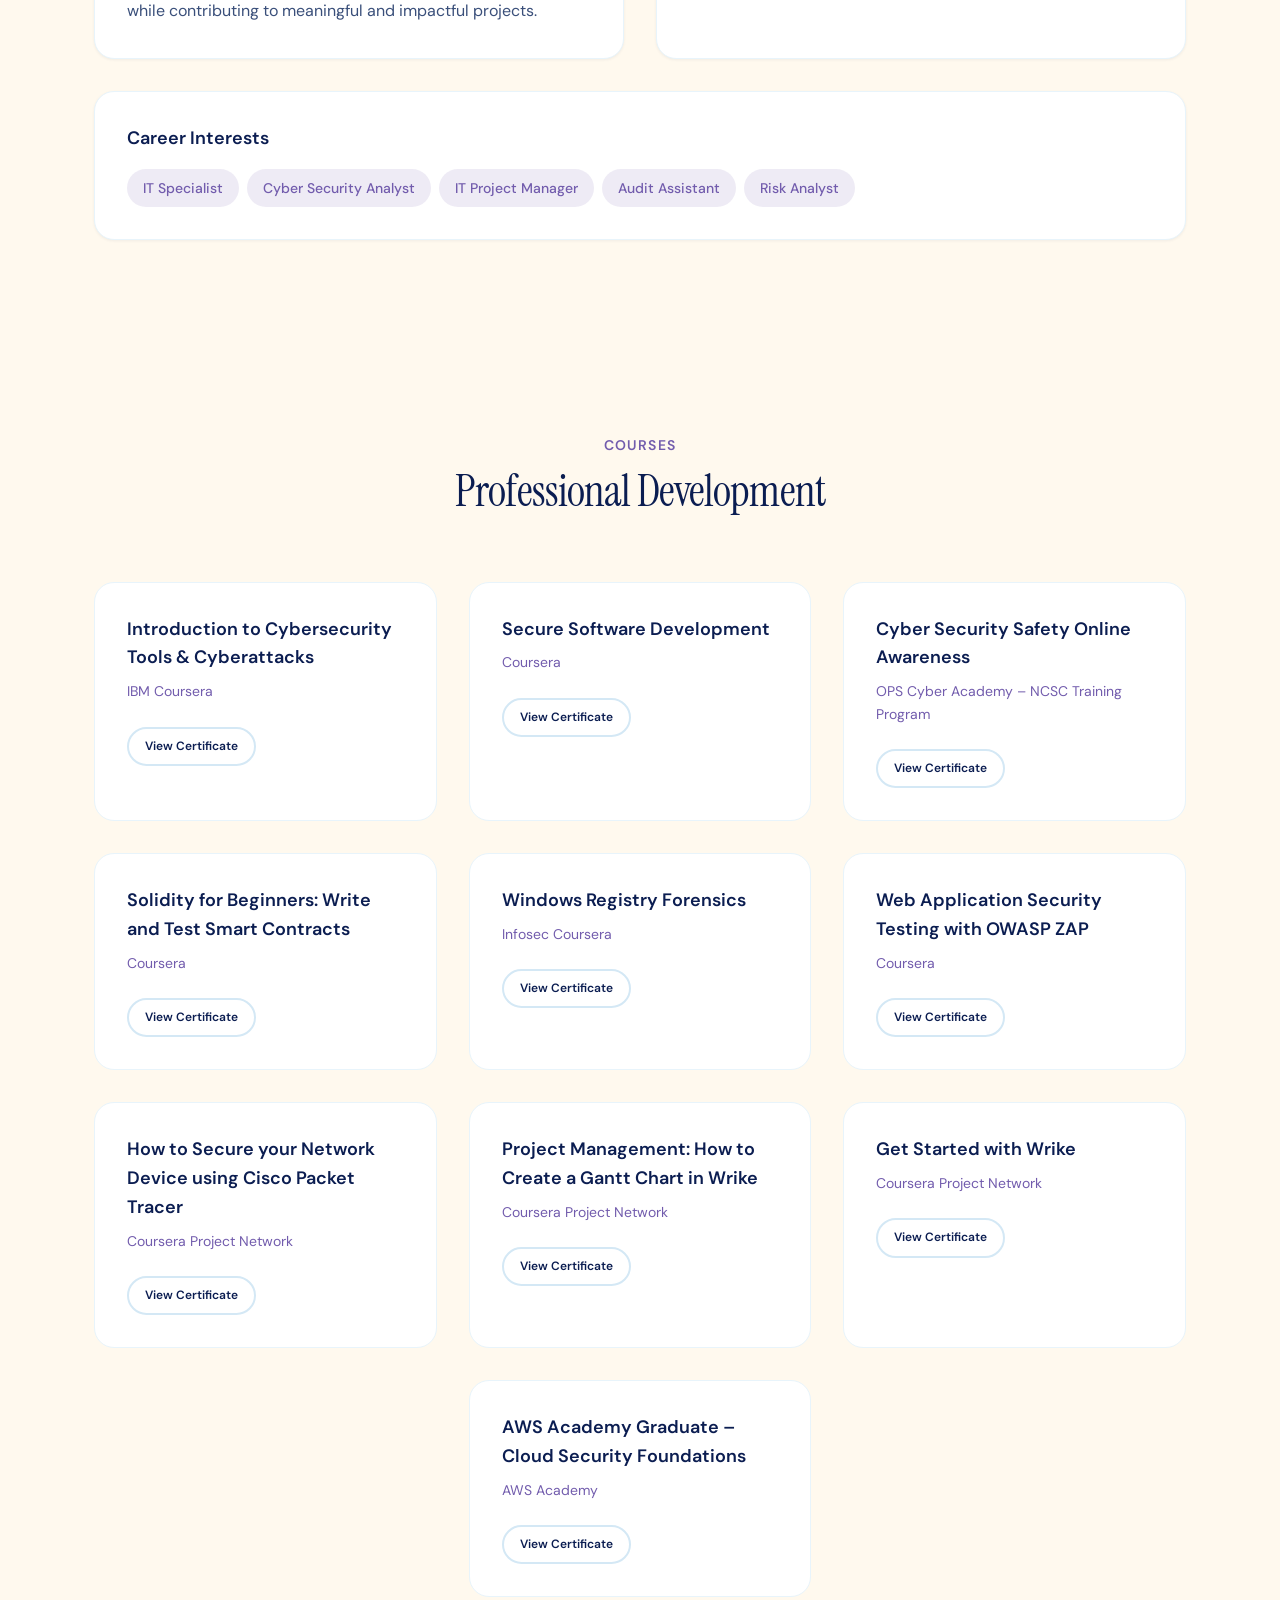
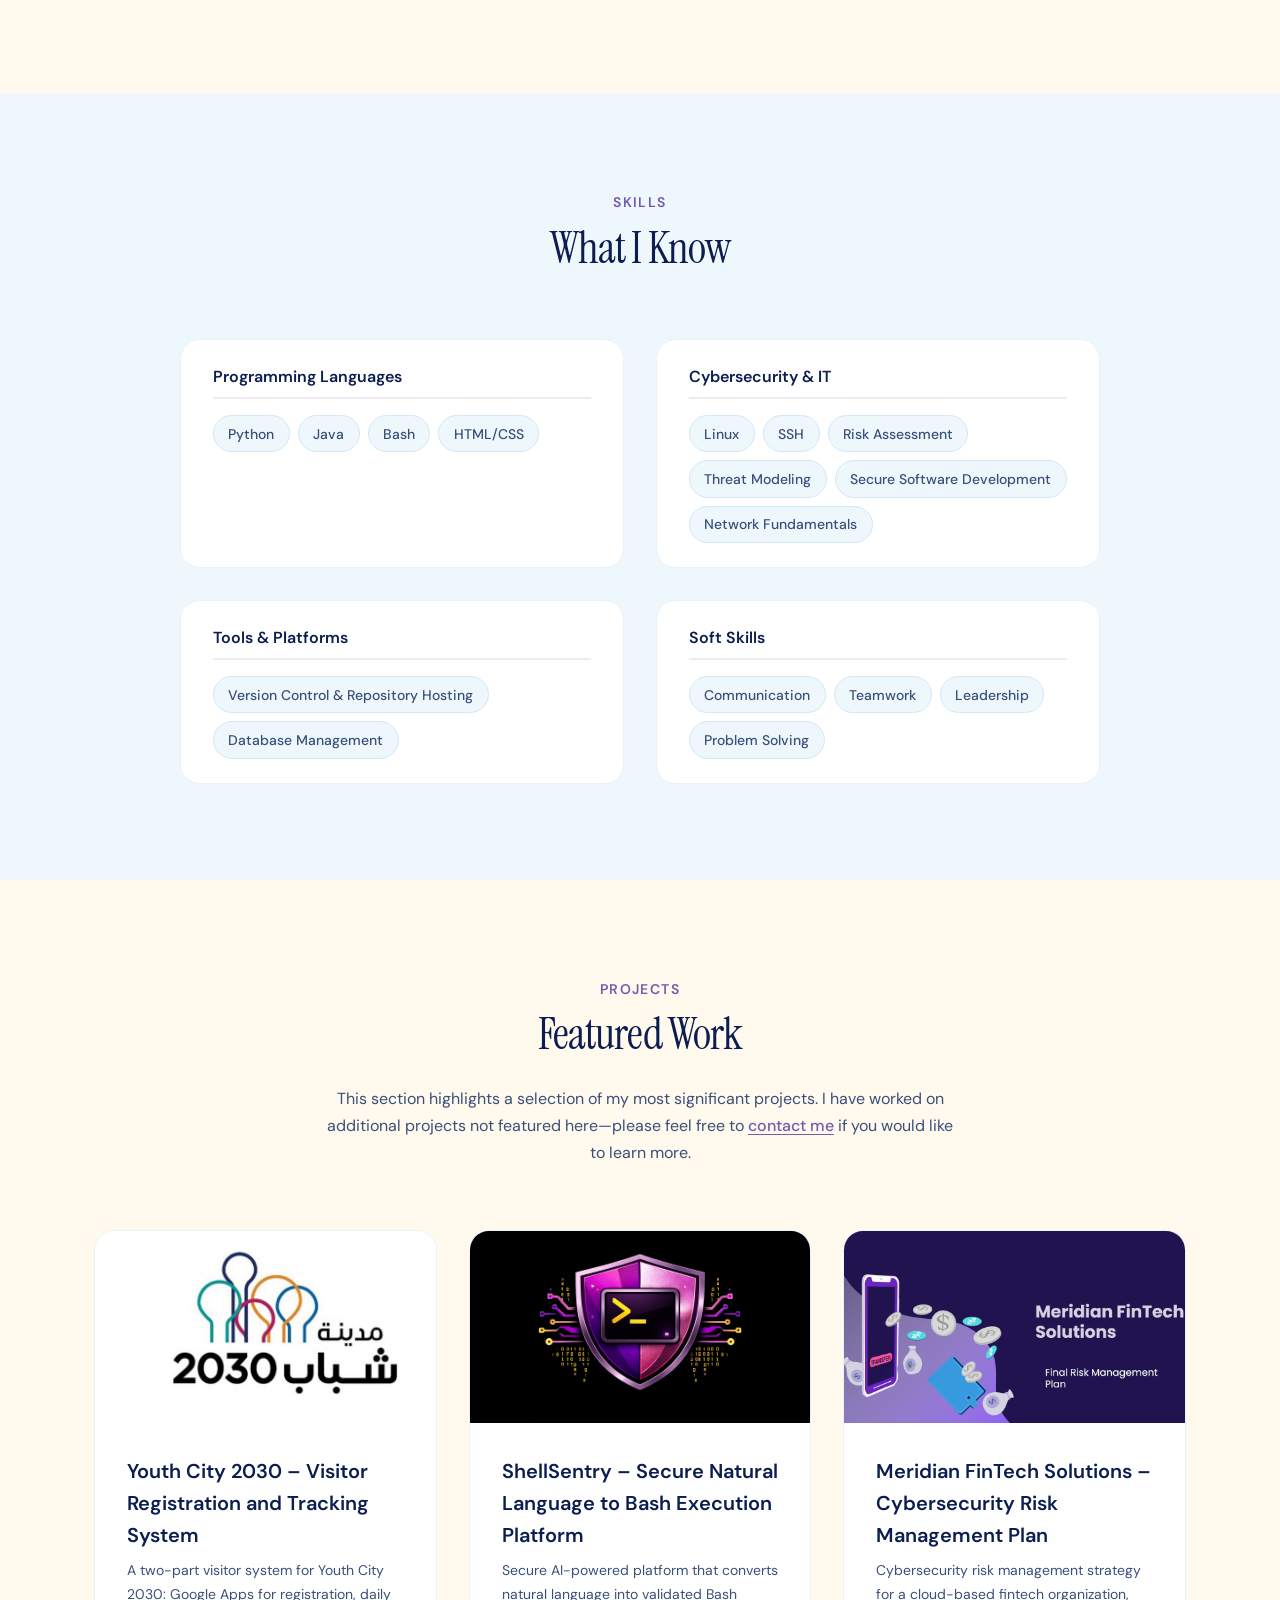
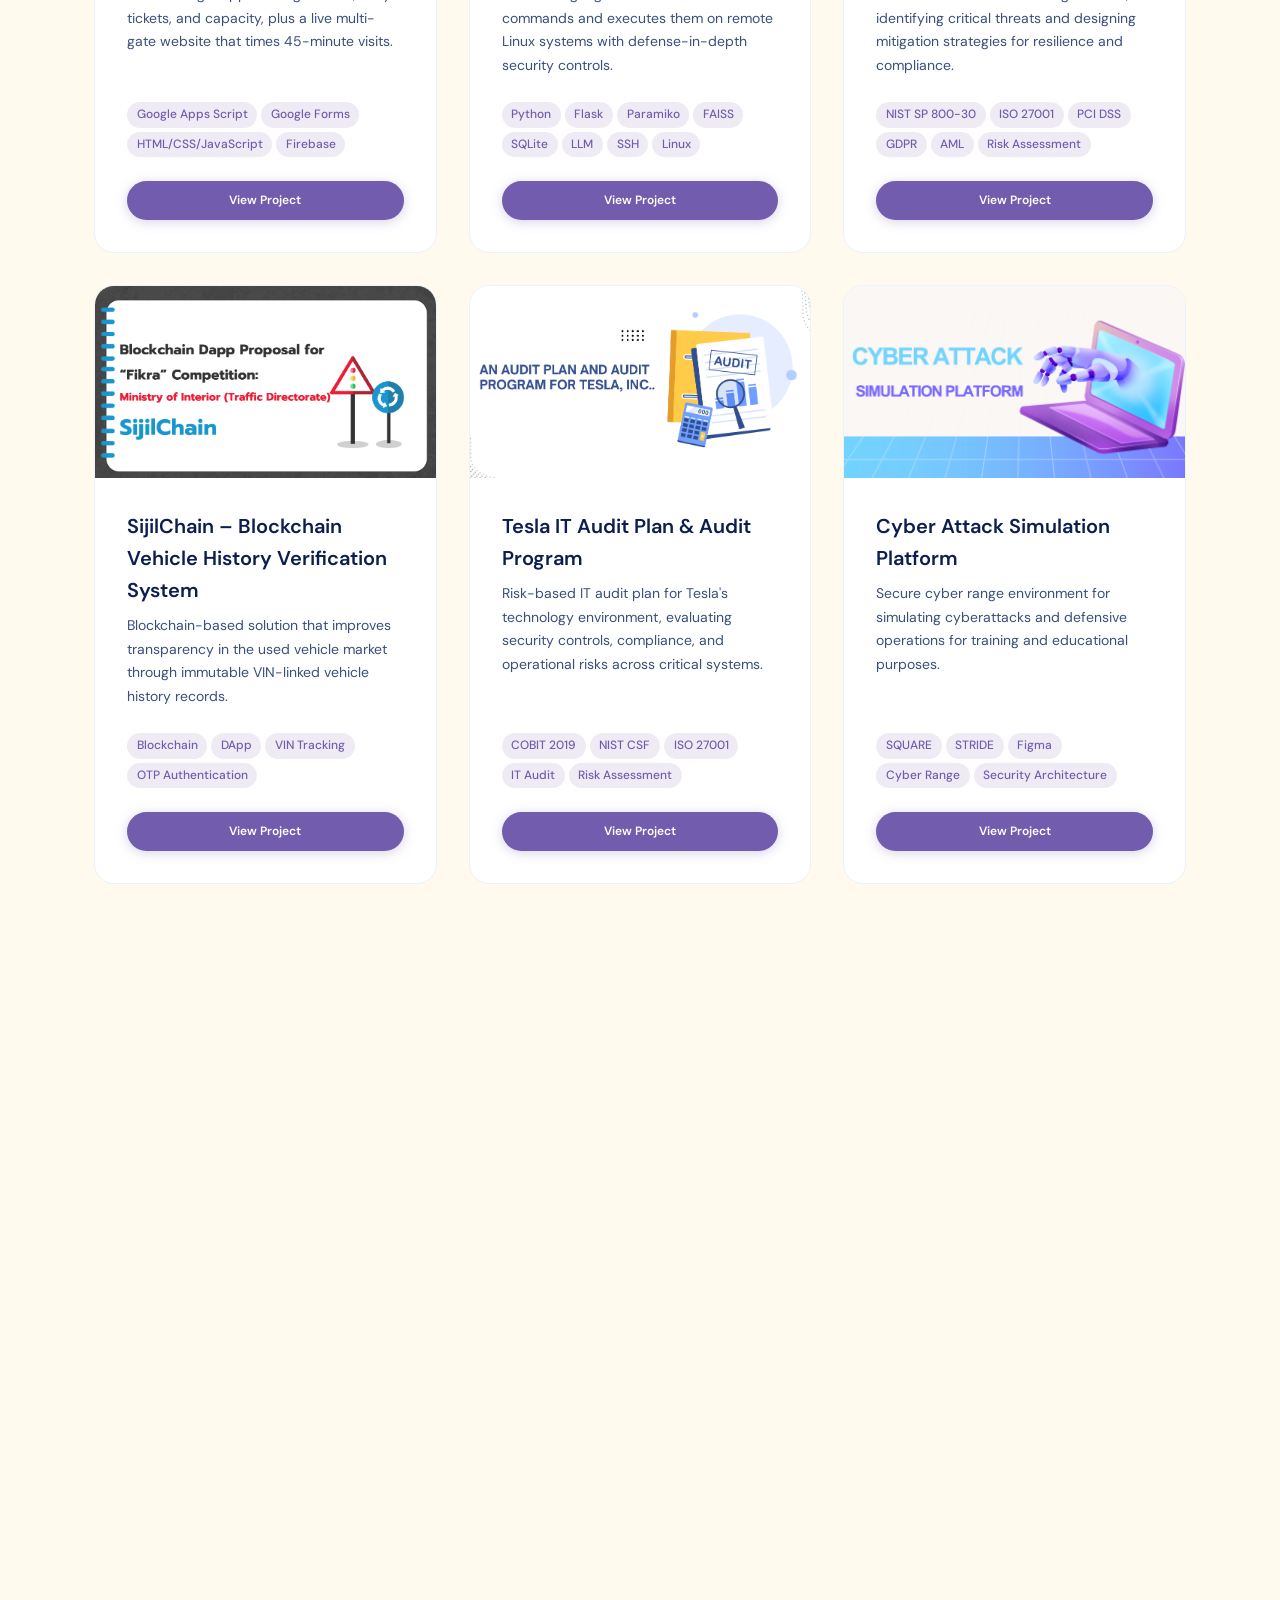
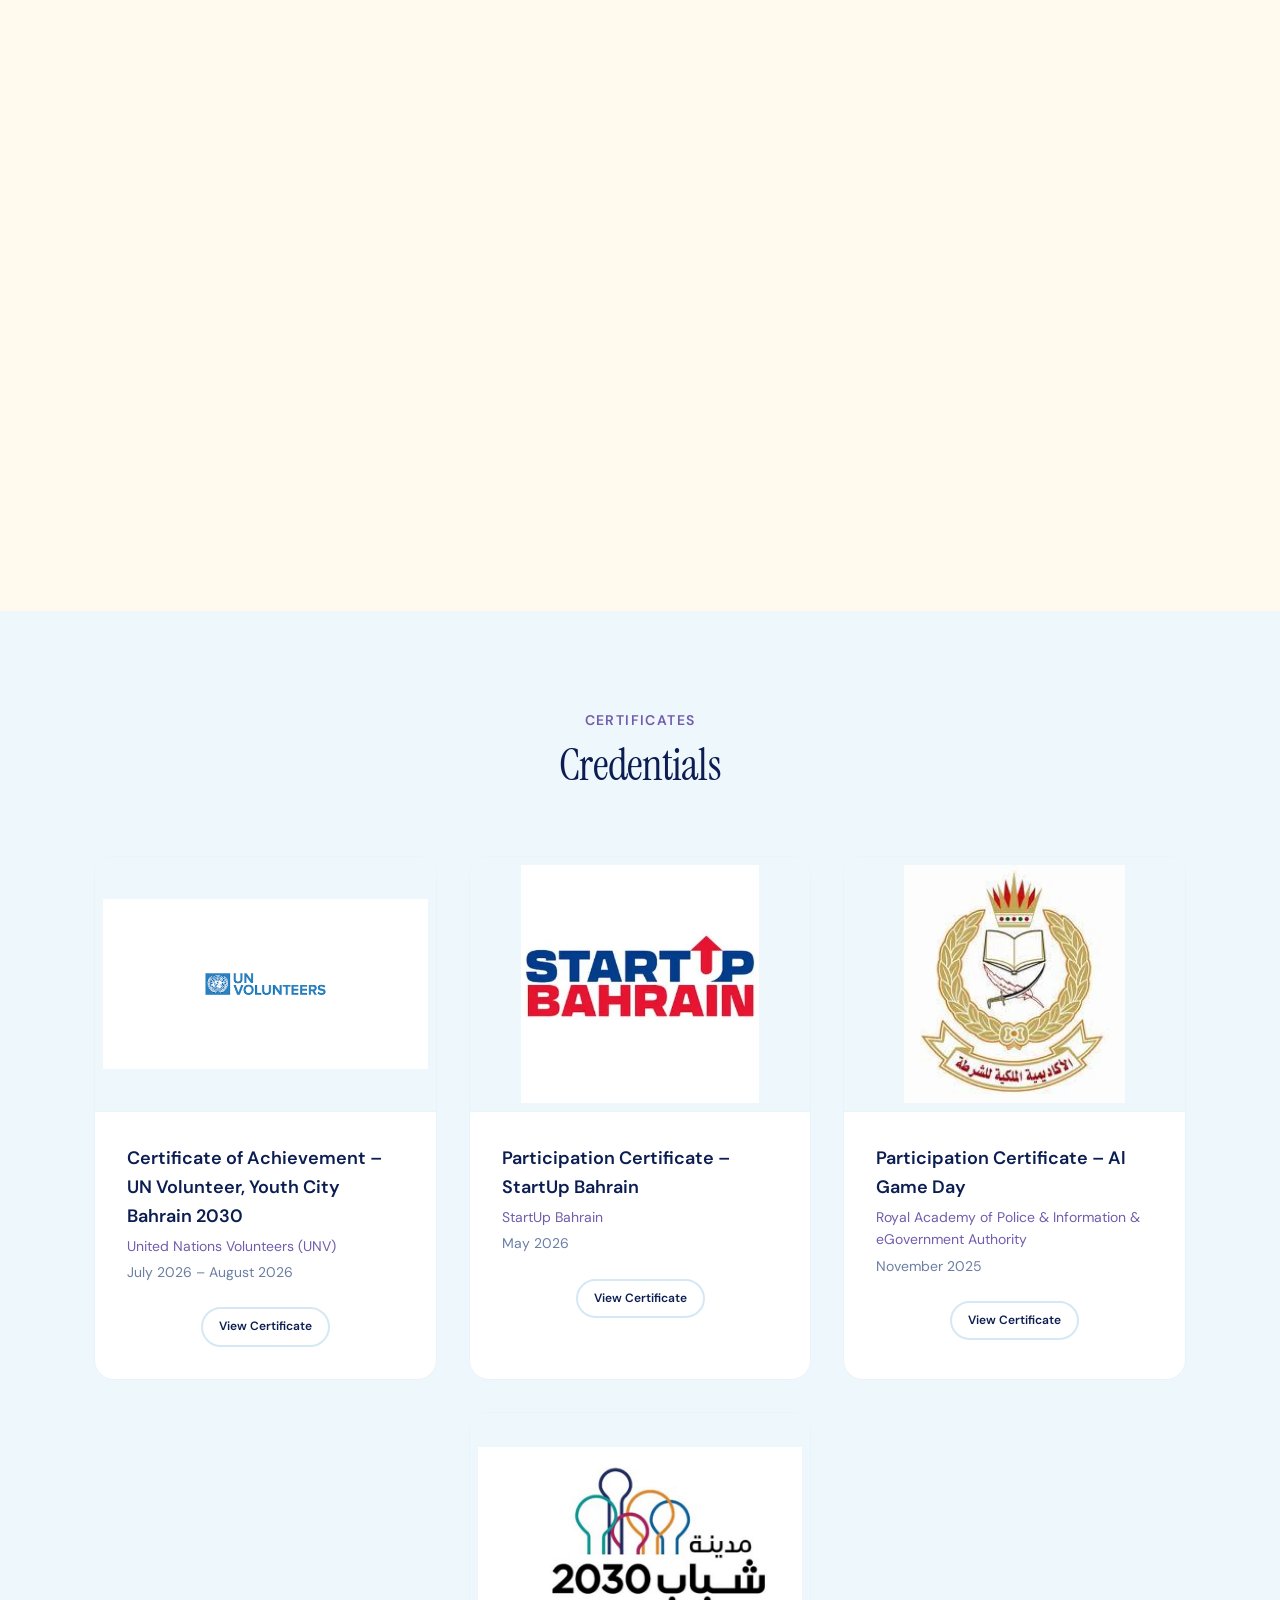
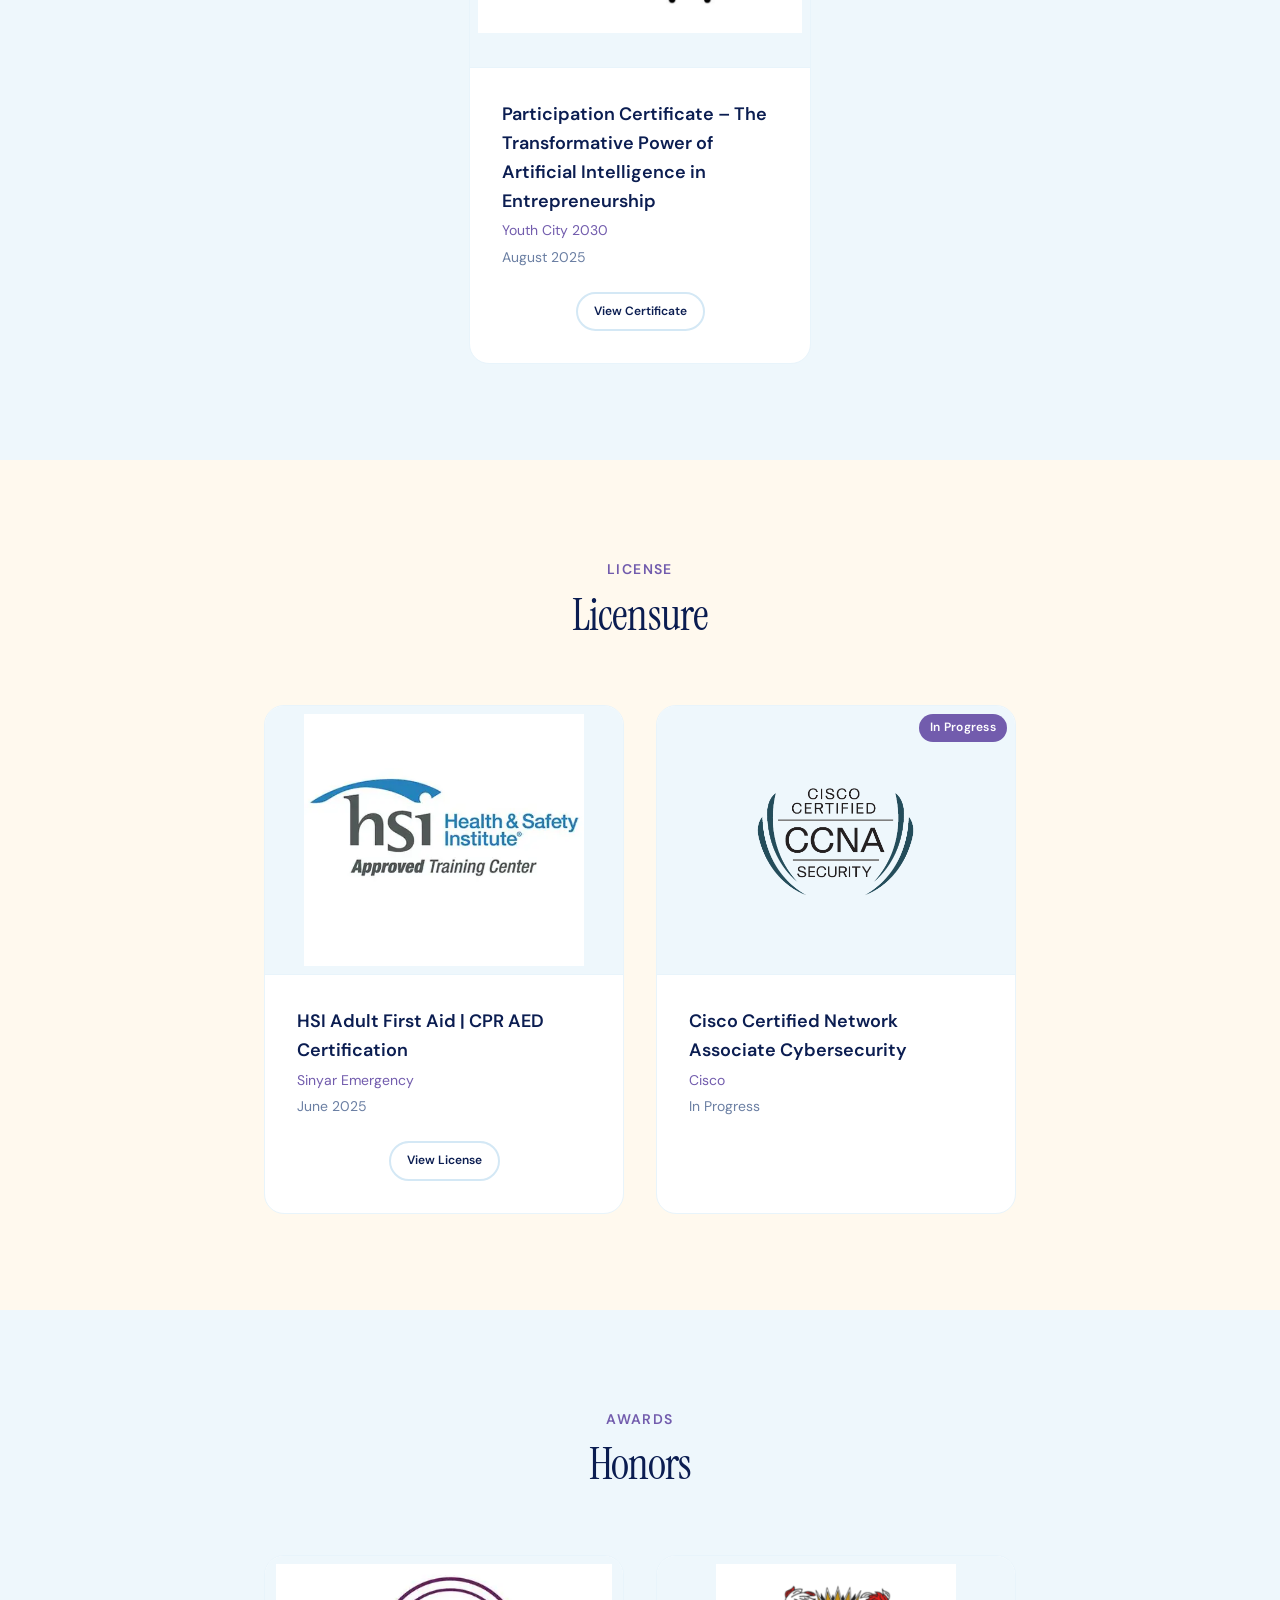
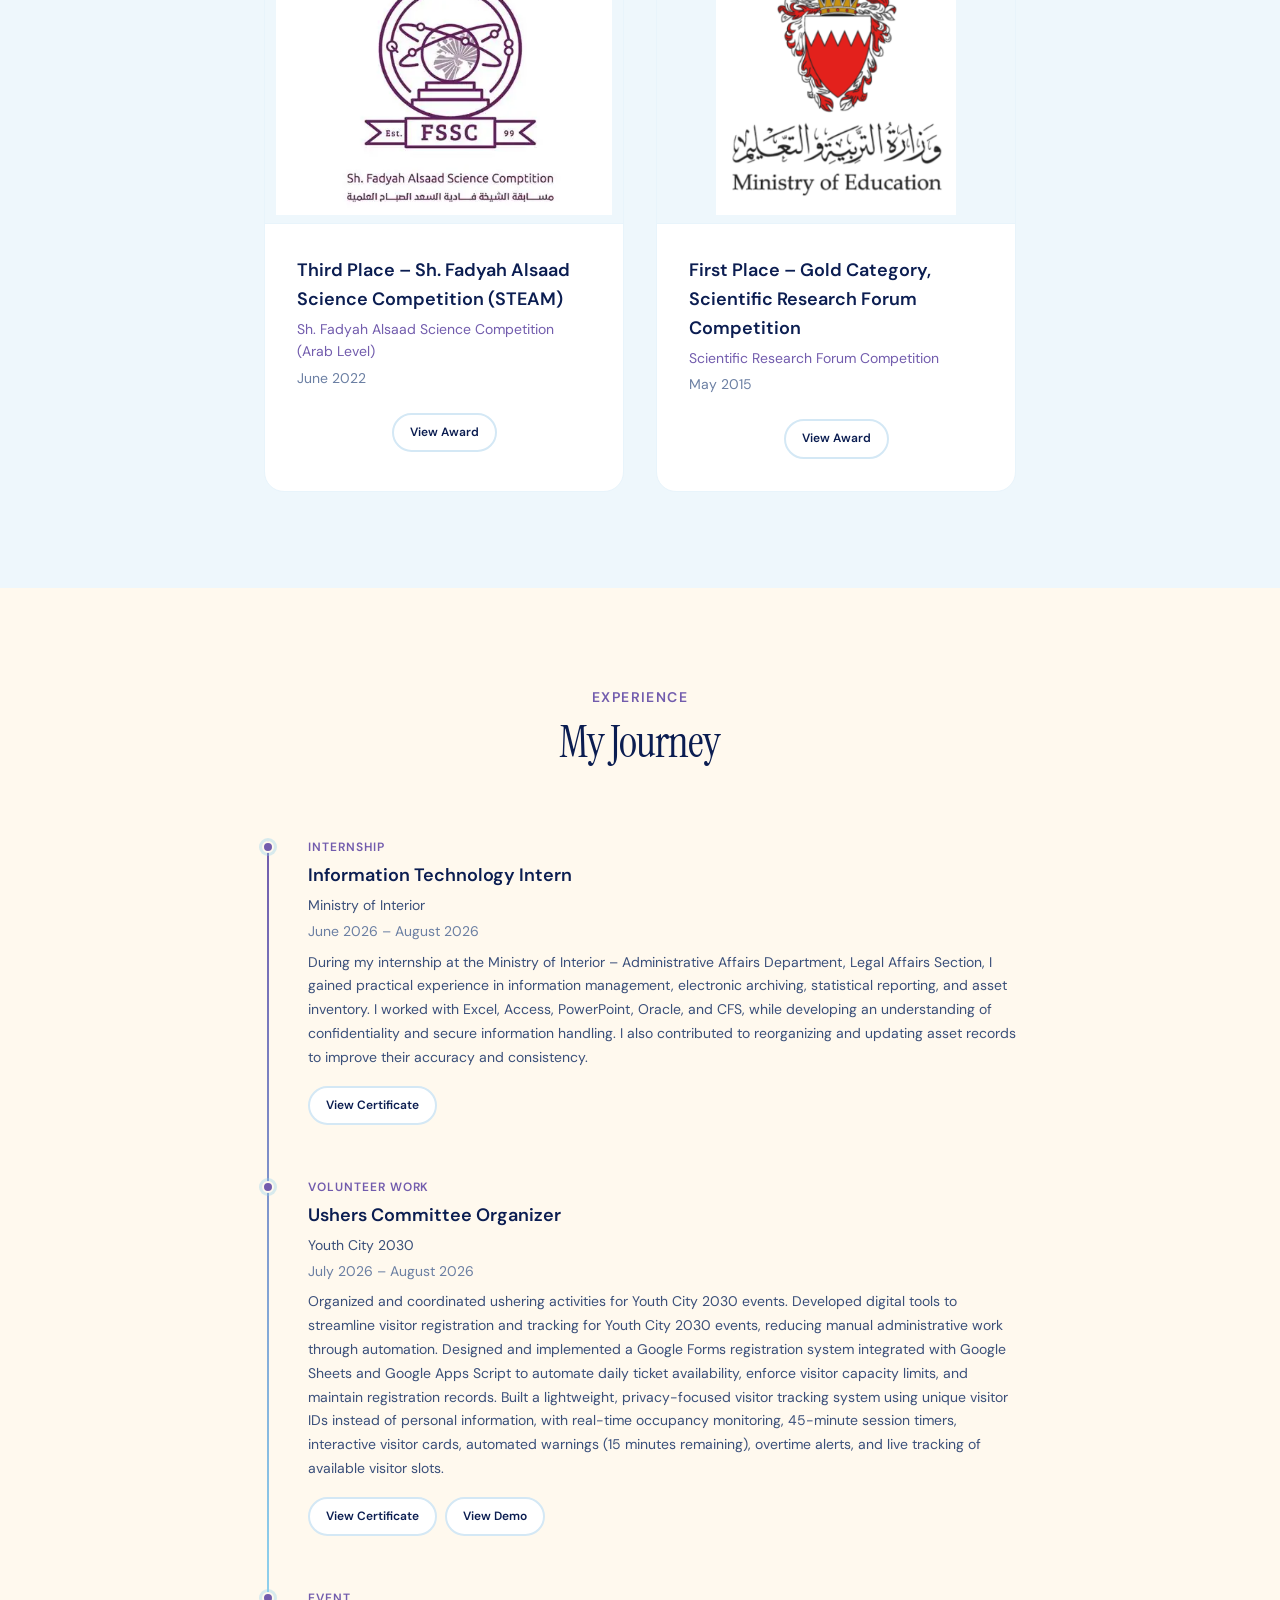
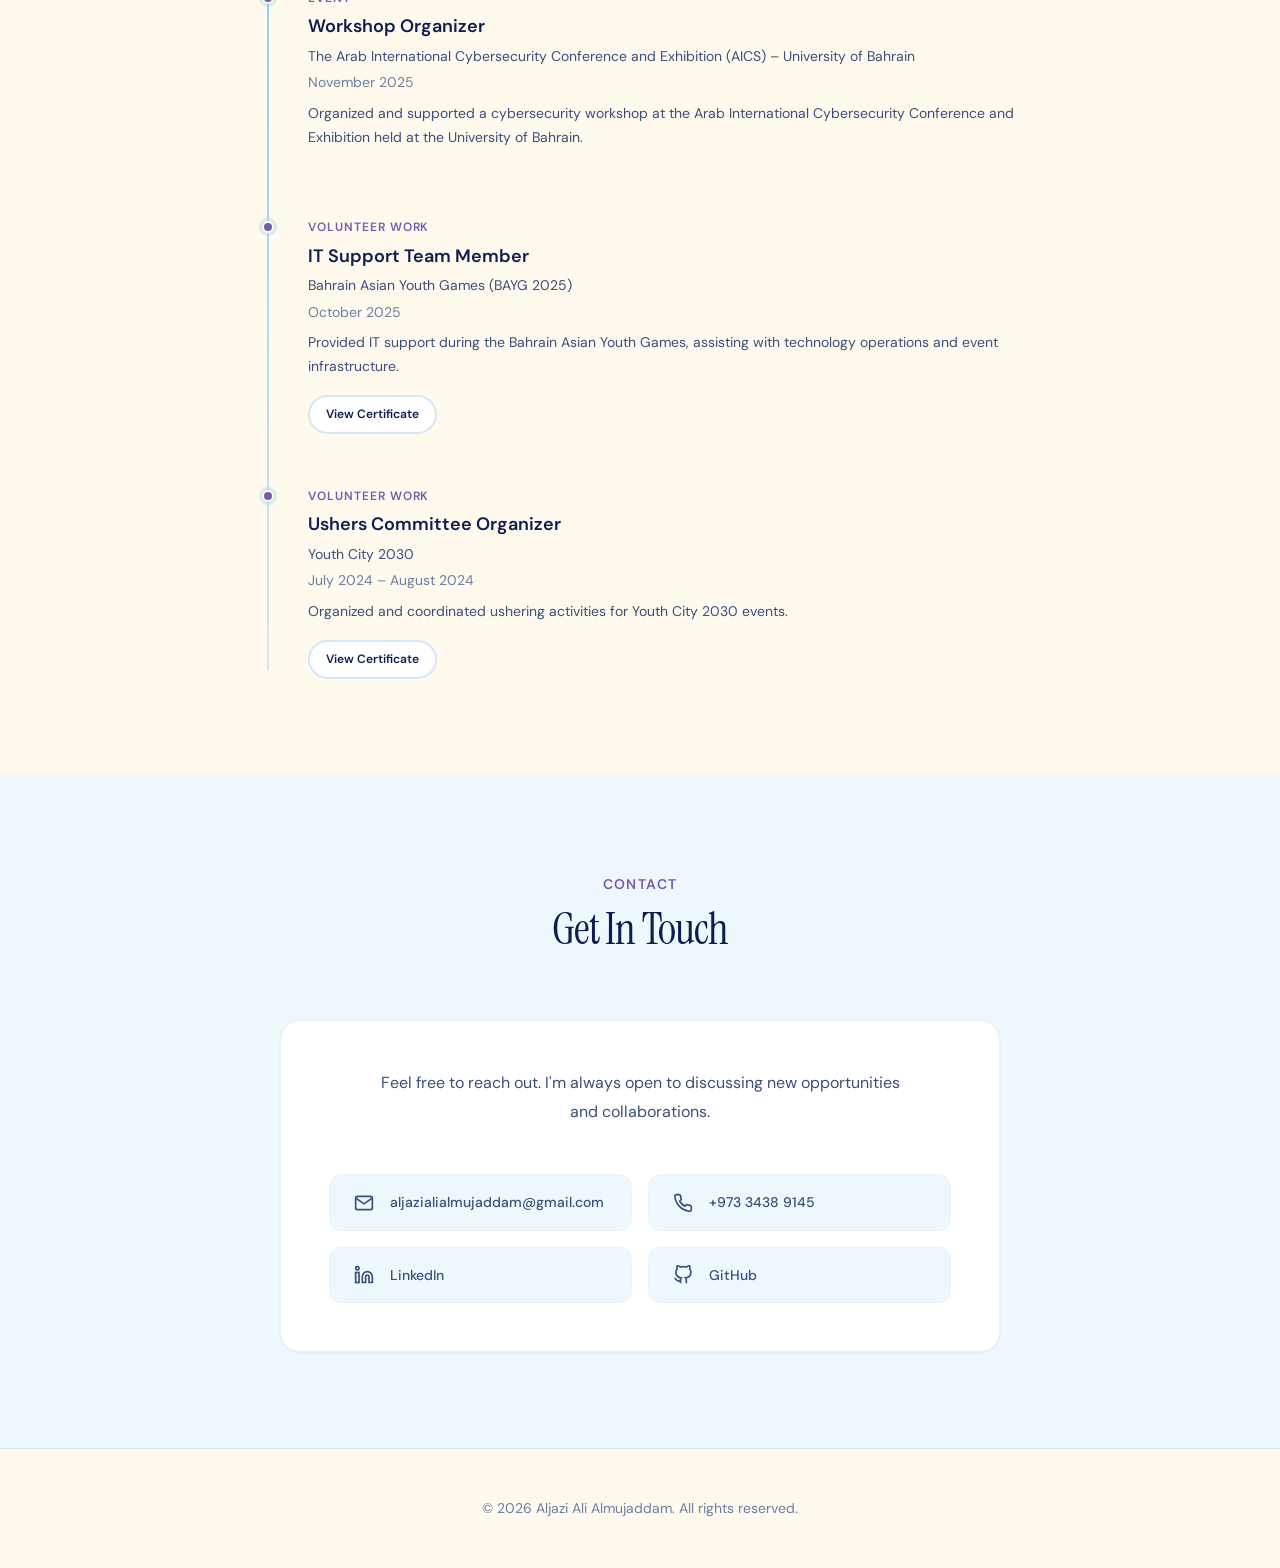
==== commit 4d3538f6: "Update portfolio courses, licenses, and Youth City demo" ====
--- a/index.html
+++ b/index.html
@@ -49,6 +49,8 @@
           <li><a href="#skills" class="nav__link" id="nav-skills">Skills</a></li>
           <li><a href="#projects" class="nav__link" id="nav-projects">Projects</a></li>
           <li><a href="#certificates" class="nav__link" id="nav-certificates">Certificates</a></li>
+          <li><a href="#license" class="nav__link" id="nav-license">License</a></li>
+          <li><a href="#awards" class="nav__link" id="nav-awards">Awards</a></li>
           <li><a href="#experience" class="nav__link" id="nav-experience">Experience</a></li>
           <li><a href="#contact" class="nav__link" id="nav-contact">Contact</a></li>
           <li><a href="index-ar.html" class="nav__link nav__link--lang" id="lang-switch" aria-label="Switch to Arabic">العربية</a></li>
@@ -167,6 +169,28 @@
         </div>
       </section>
 
+      <!-- License -->
+      <section class="section" id="license">
+        <div class="container">
+          <header class="section__header fade-in">
+            <span class="section__label" id="licenses-label">License</span>
+            <h2 class="section__title" id="licenses-title">Licensure</h2>
+          </header>
+          <div class="licenses__grid" id="licenses-container"></div>
+        </div>
+      </section>
+
+      <!-- Awards -->
+      <section class="section section--alt" id="awards">
+        <div class="container">
+          <header class="section__header fade-in">
+            <span class="section__label" id="awards-label">Awards</span>
+            <h2 class="section__title" id="awards-title">Honors</h2>
+          </header>
+          <div class="awards__grid" id="awards-container"></div>
+        </div>
+      </section>
+
       <!-- Experience -->
       <section class="section" id="experience">
         <div class="container">
@@ -208,7 +232,7 @@
       </div>
     </footer>
 
-    <script src="js/data.js"></script>
-    <script src="js/main.js"></script>
+    <script src="js/data.js?v=ccna"></script>
+    <script src="js/main.js?v=ccna"></script>
   </body>
 </html>
--- a/css/styles.css
+++ b/css/styles.css
@@ -97,6 +97,7 @@
   background-color: var(--color-bg);
   -webkit-font-smoothing: antialiased;
   transition: background-color var(--transition-base), color var(--transition-base);
+  overflow-x: clip;
 }
 
 img {
@@ -194,6 +195,7 @@
   font-weight: 400;
   letter-spacing: -0.02em;
   flex-shrink: 0;
+  white-space: nowrap;
 }
 
 .nav__logo-img {
@@ -211,11 +213,12 @@
 }
 
 .nav__link {
-  padding: var(--space-sm) var(--space-md);
+  padding: var(--space-sm) 0.7rem;
   font-size: var(--text-sm);
   font-weight: 500;
   color: var(--color-text-muted);
   border-radius: var(--radius-sm);
+  white-space: nowrap;
   transition: color var(--transition-fast), background-color var(--transition-fast);
 }
 
@@ -595,6 +598,11 @@
   color: var(--color-text-muted);
 }
 
+.education-item__link {
+  display: inline-flex;
+  margin-top: var(--space-md);
+}
+
 .interest-list {
   display: flex;
   flex-wrap: wrap;
@@ -671,9 +679,14 @@
 
 /* ── Courses ───────────────────────────────────────────────────────────────── */
 .courses__grid {
-  display: grid;
-  grid-template-columns: repeat(auto-fill, minmax(300px, 1fr));
+  display: flex;
+  flex-wrap: wrap;
+  justify-content: center;
   gap: var(--space-xl);
+}
+
+.courses__grid .course-card {
+  width: calc((100% - 2 * var(--space-xl)) / 3);
 }
 
 .course-card {
@@ -703,9 +716,14 @@
 
 /* ── Projects ────────────────────────────────────────────────────────────────── */
 .projects__grid {
-  display: grid;
-  grid-template-columns: repeat(auto-fill, minmax(320px, 1fr));
+  display: flex;
+  flex-wrap: wrap;
+  justify-content: center;
   gap: var(--space-xl);
+}
+
+.projects__grid .project-card {
+  width: calc((100% - 2 * var(--space-xl)) / 3);
 }
 
 .project-card {
@@ -777,11 +795,29 @@
   font-weight: 500;
 }
 
-/* ── Certificates ────────────────────────────────────────────────────────────── */
+/* ── Certificates & Awards ───────────────────────────────────────────────────── */
 .certificates__grid {
-  display: grid;
-  grid-template-columns: repeat(auto-fill, minmax(300px, 1fr));
+  display: flex;
+  flex-wrap: wrap;
+  justify-content: center;
   gap: var(--space-xl);
+}
+
+.certificates__grid .certificate-card {
+  width: calc((100% - 2 * var(--space-xl)) / 3);
+}
+
+.awards__grid,
+.licenses__grid {
+  display: flex;
+  flex-wrap: wrap;
+  justify-content: center;
+  gap: var(--space-xl);
+}
+
+.awards__grid .certificate-card,
+.licenses__grid .certificate-card {
+  width: min(100%, 360px);
 }
 
 .certificate-card {
@@ -798,6 +834,7 @@
 }
 
 .certificate-card__image {
+  position: relative;
   aspect-ratio: 4 / 3;
   overflow: hidden;
   display: flex;
@@ -806,6 +843,19 @@
   padding: var(--space-sm);
   background: var(--color-bg-alt);
   border-bottom: 1px solid var(--color-border-subtle);
+}
+
+.certificate-card__badge {
+  position: absolute;
+  top: var(--space-sm);
+  inset-inline-end: var(--space-sm);
+  padding: 0.25rem 0.7rem;
+  background: var(--color-accent);
+  color: var(--color-surface);
+  border-radius: var(--radius-full);
+  font-size: var(--text-xs);
+  font-weight: 600;
+  letter-spacing: 0.02em;
 }
 
 .certificate-card__image img {
@@ -923,6 +973,12 @@
   margin-bottom: var(--space-md);
 }
 
+.timeline-item__actions {
+  display: flex;
+  flex-wrap: wrap;
+  gap: var(--space-sm);
+}
+
 .timeline-item__link {
   display: inline-flex;
 }
@@ -931,11 +987,16 @@
 .contact__wrapper {
   max-width: 720px;
   margin-inline: auto;
+  width: 100%;
+  min-width: 0;
 }
 
 .contact__card {
   padding: var(--space-2xl);
   text-align: center;
+  width: 100%;
+  min-width: 0;
+  overflow: hidden;
 }
 
 .contact__text {
@@ -952,6 +1013,8 @@
   gap: var(--space-md);
   direction: ltr;
   text-align: left;
+  width: 100%;
+  min-width: 0;
 }
 
 .contact__link {
@@ -959,6 +1022,8 @@
   align-items: center;
   gap: var(--space-md);
   direction: ltr;
+  min-width: 0;
+  width: 100%;
   padding: var(--space-md) var(--space-lg);
   background: var(--color-bg-alt);
   border: 1px solid var(--color-border-subtle);
@@ -967,6 +1032,12 @@
   font-weight: 500;
   color: var(--color-text-muted);
   transition: all var(--transition-base);
+}
+
+.contact__link span {
+  min-width: 0;
+  overflow-wrap: anywhere;
+  word-break: break-word;
 }
 
 .contact__link:hover {
@@ -1354,6 +1425,28 @@
 
   .contact__links {
     grid-template-columns: 1fr;
+    max-width: 360px;
+    margin-inline: auto;
+    text-align: center;
+  }
+
+  .contact__card {
+    padding: var(--space-xl);
+  }
+
+  .contact__text {
+    margin-bottom: var(--space-xl);
+  }
+
+  .contact__link {
+    justify-content: center;
+    text-align: center;
+  }
+
+  .certificates__grid .certificate-card,
+  .projects__grid .project-card,
+  .courses__grid .course-card {
+    width: calc((100% - var(--space-xl)) / 2);
   }
 
   .section__title {
@@ -1365,14 +1458,9 @@
   }
 }
 
-@media (max-width: 768px) {
+@media (max-width: 1180px) {
   .nav__toggle {
     display: flex;
-  }
-
-  .skills__grid {
-    grid-template-columns: 1fr;
-    max-width: none;
   }
 
   .nav__menu {
@@ -1403,9 +1491,32 @@
     padding: var(--space-md);
     text-align: center;
   }
+}
+
+@media (max-width: 768px) {
+  .skills__grid {
+    grid-template-columns: 1fr;
+    max-width: none;
+  }
 
   .section {
     padding-block: var(--space-3xl);
+  }
+
+  .contact__card {
+    padding: var(--space-lg);
+  }
+
+  .contact__links {
+    max-width: 100%;
+  }
+
+  .contact__link {
+    padding: var(--space-sm) var(--space-md);
+    font-size: var(--text-xs);
+    gap: var(--space-sm);
+    justify-content: center;
+    text-align: center;
   }
 
   .hero__name {
@@ -1440,9 +1551,10 @@
     width: 100%;
   }
 
-  .projects__grid,
-  .certificates__grid {
-    grid-template-columns: 1fr;
+  .certificates__grid .certificate-card,
+  .projects__grid .project-card,
+  .courses__grid .course-card {
+    width: 100%;
   }
 
   .resources__grid {
@@ -1473,6 +1585,14 @@
 /* ── RTL / Arabic ──────────────────────────────────────────────────────────────── */
 [dir="rtl"] {
   --font-sans: "IBM Plex Sans Arabic", "DM Sans", system-ui, -apple-system, sans-serif;
+  --font-serif: "IBM Plex Sans Arabic", "DM Sans", system-ui, -apple-system, sans-serif;
+}
+
+[dir="rtl"] .nav__logo,
+[dir="rtl"] .section__title,
+[dir="rtl"] .hero__name,
+[dir="rtl"] .modal__title {
+  letter-spacing: 0;
 }
 
 [dir="rtl"] .skip-link {
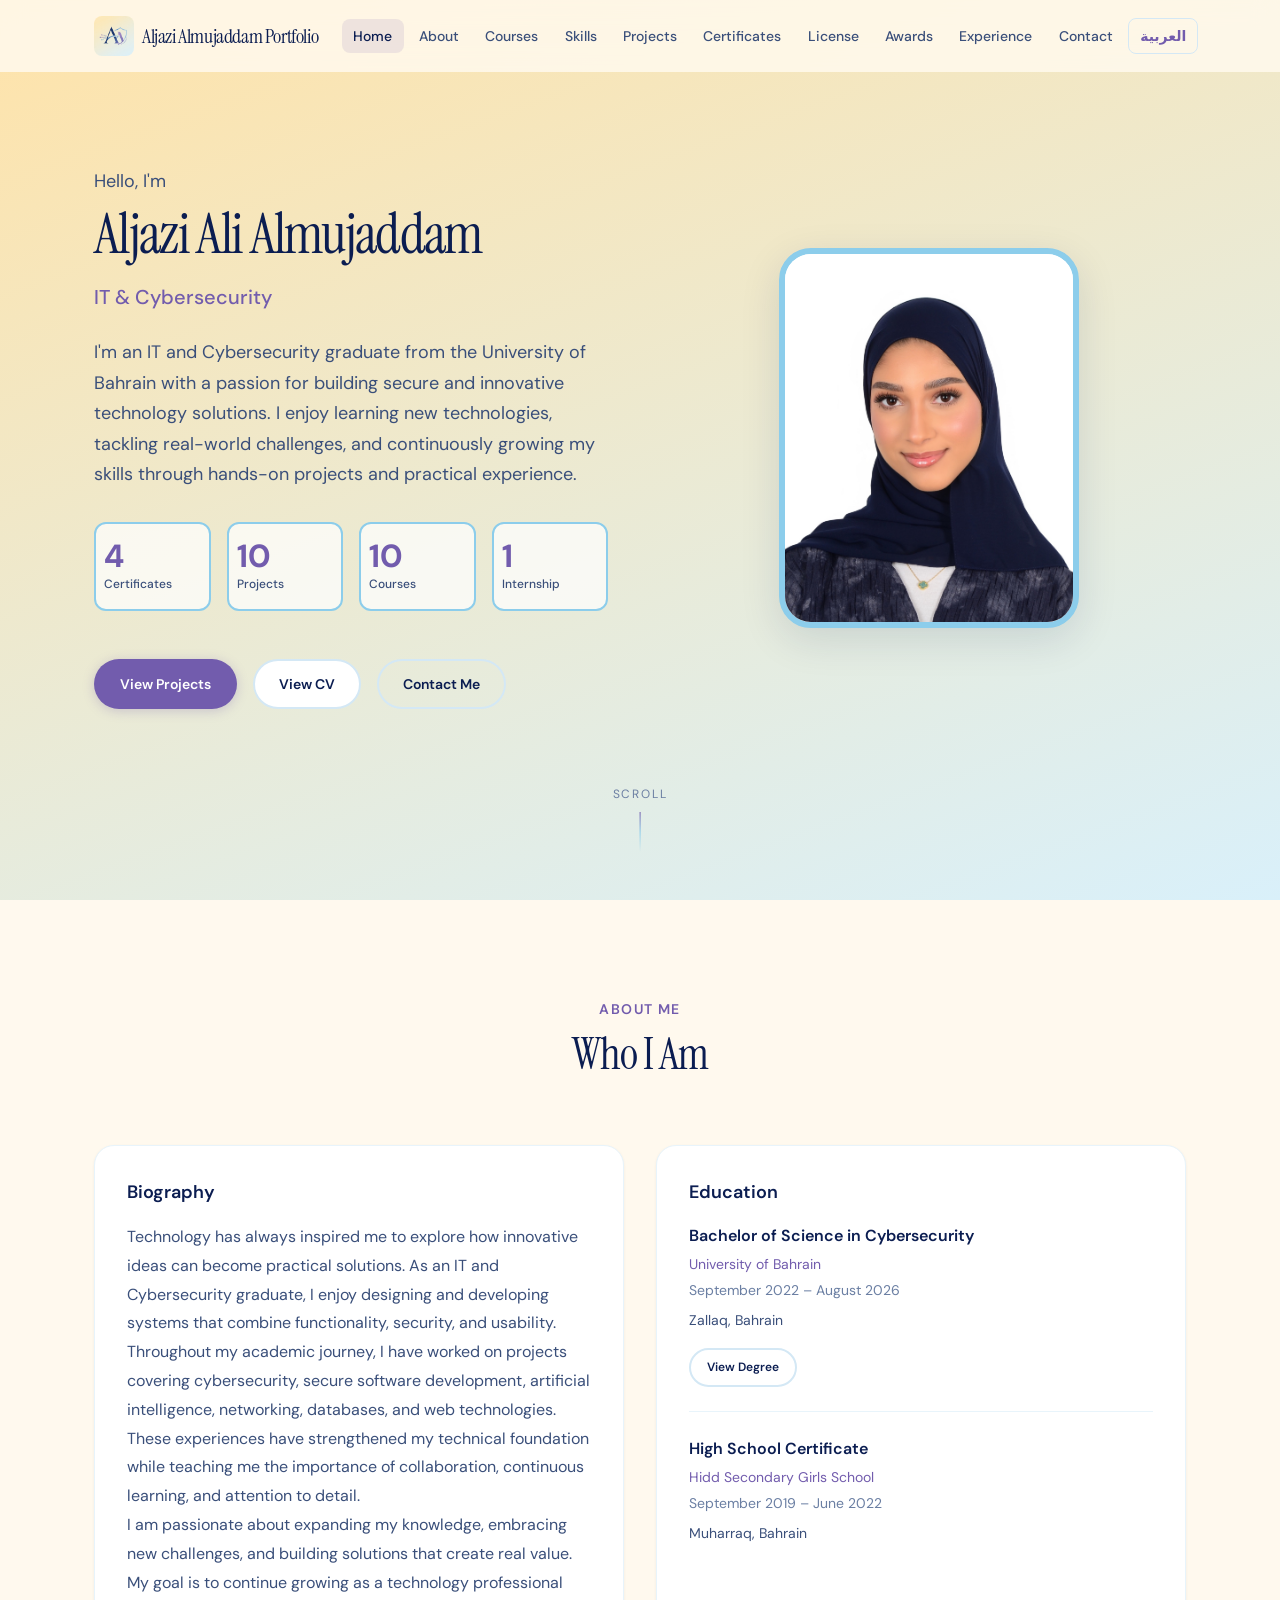
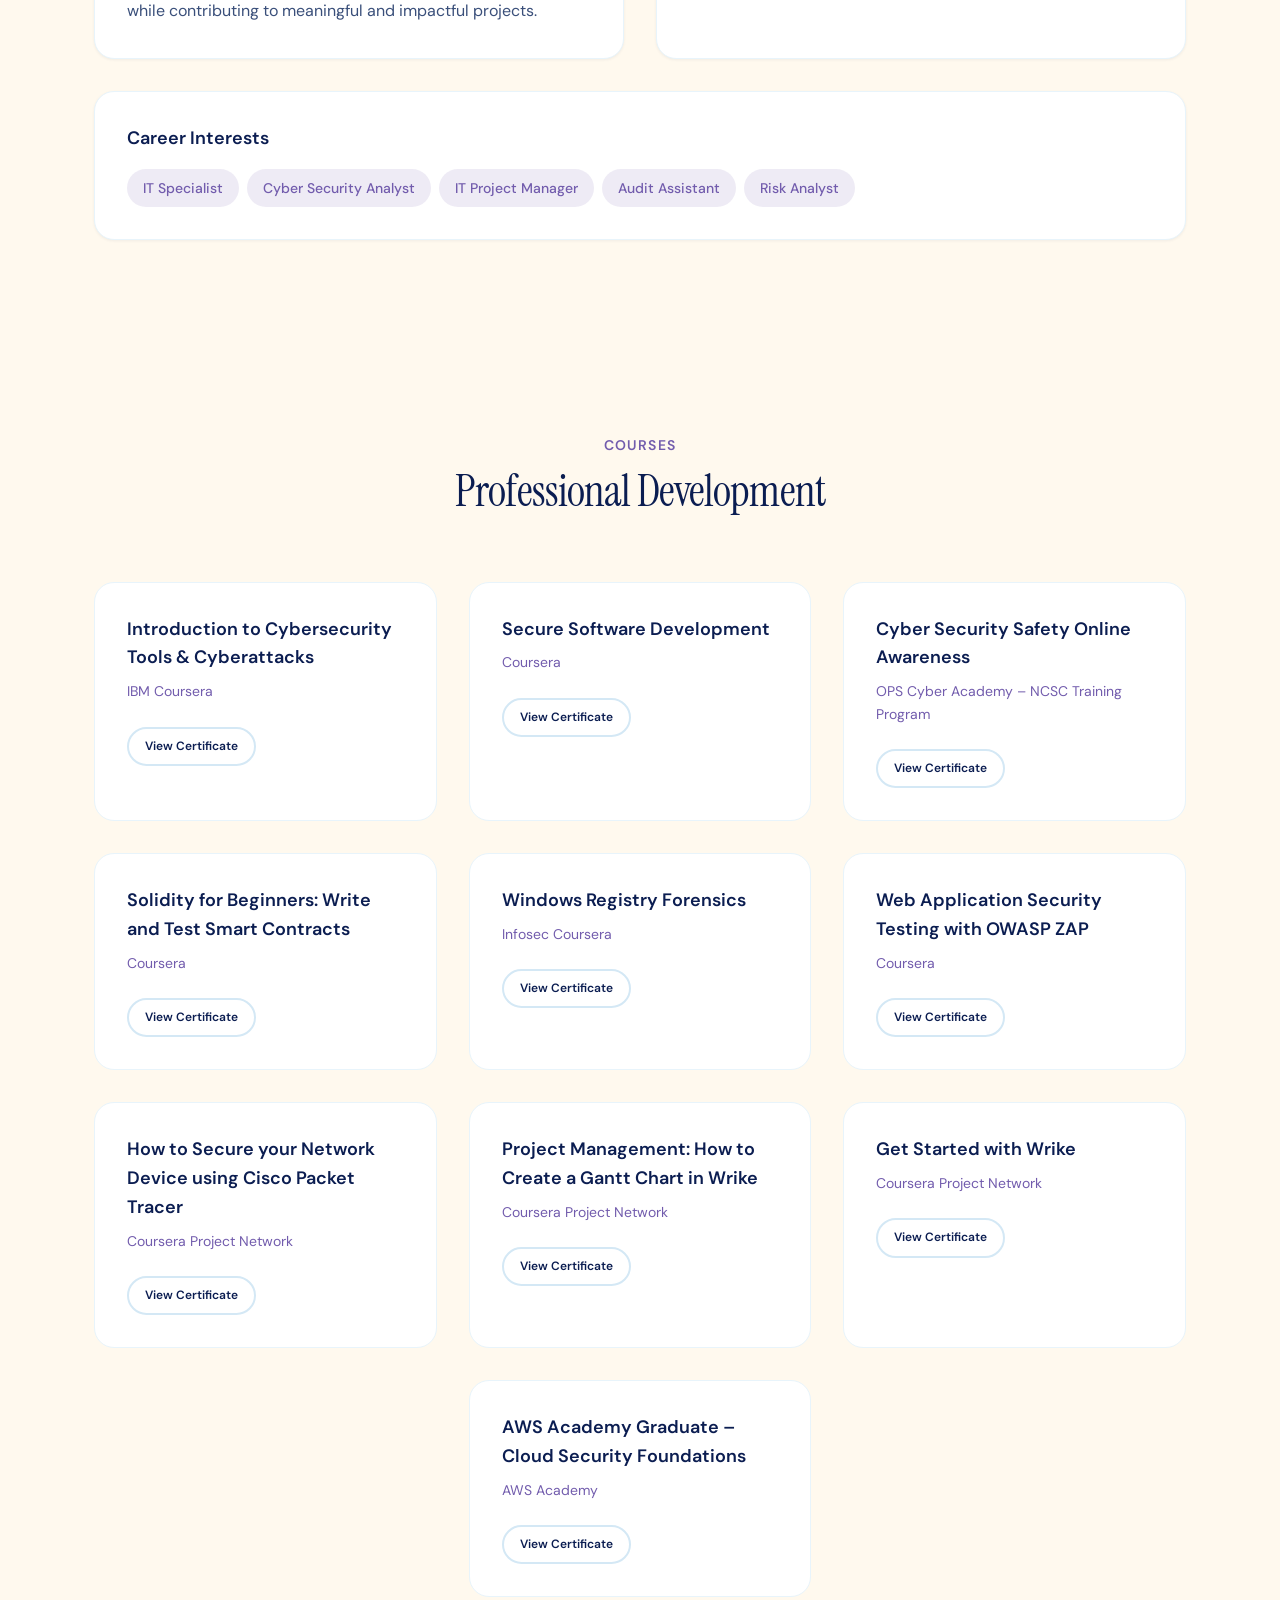
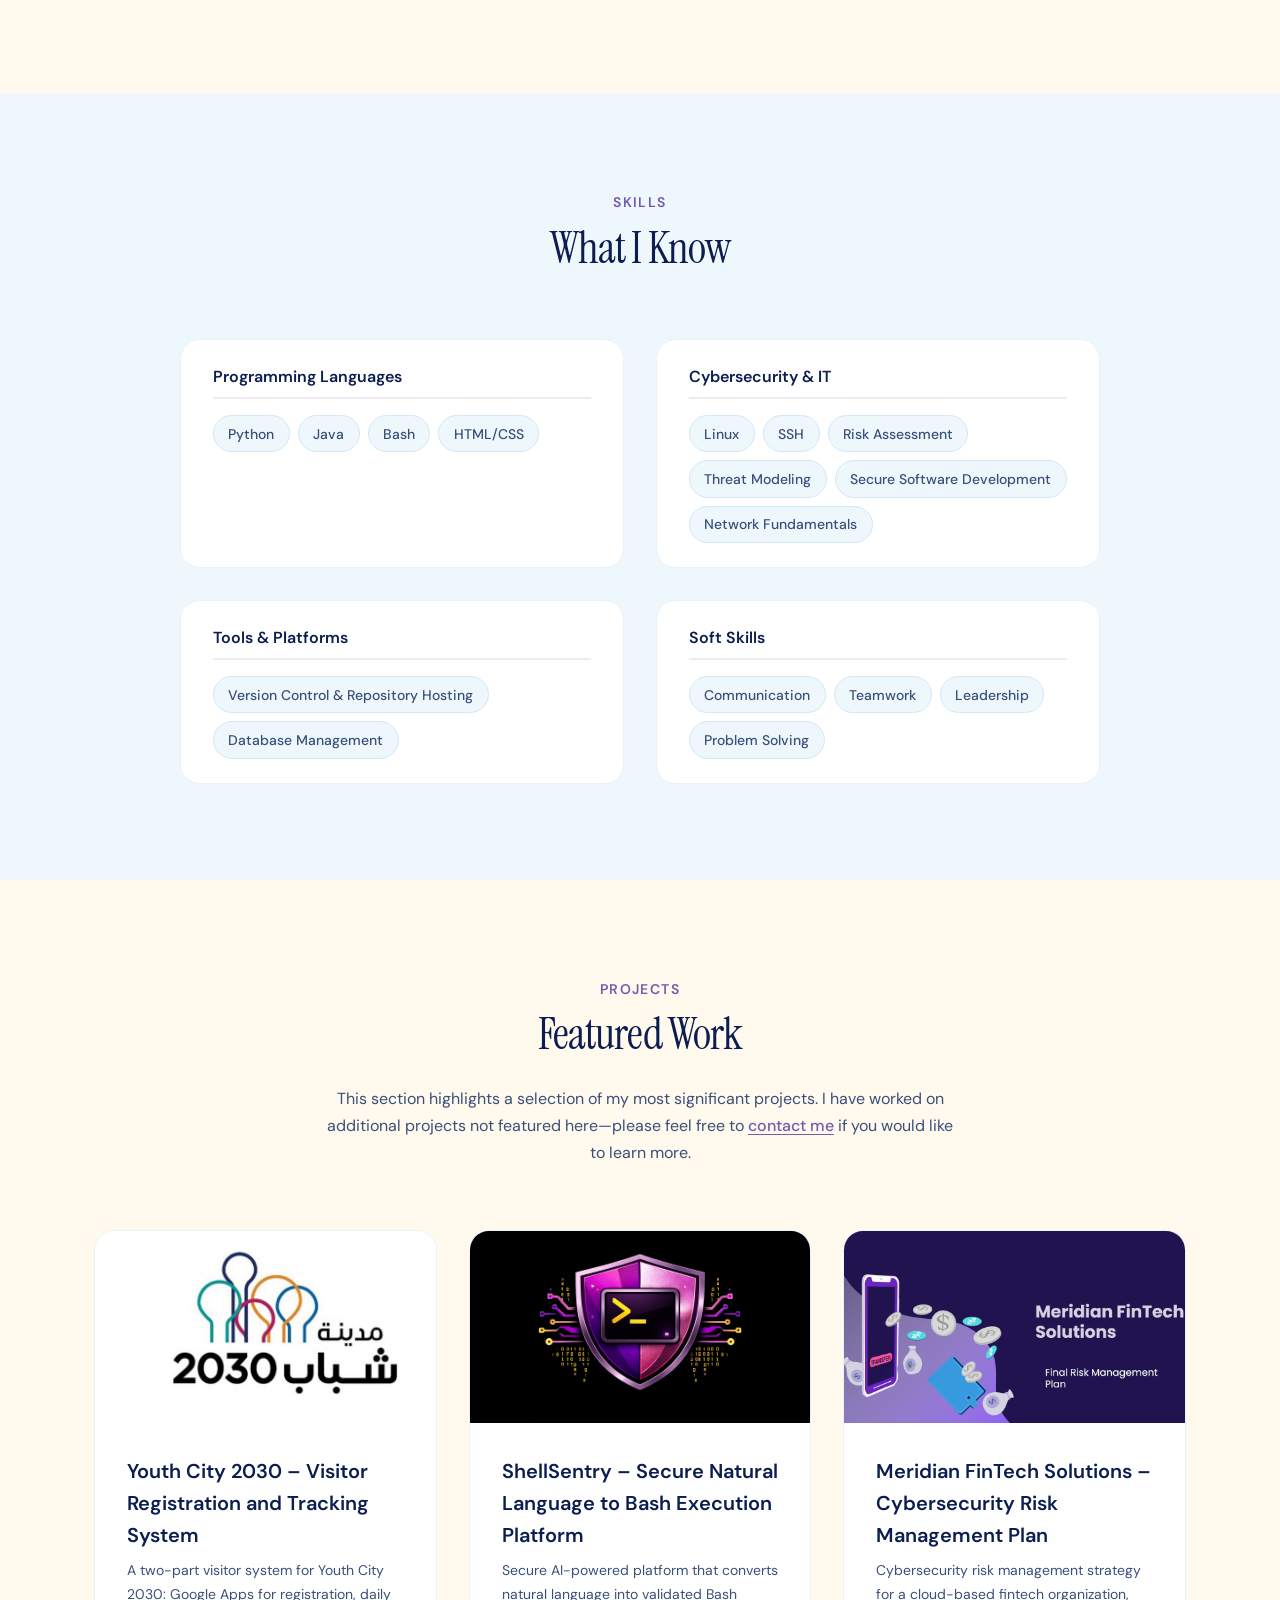
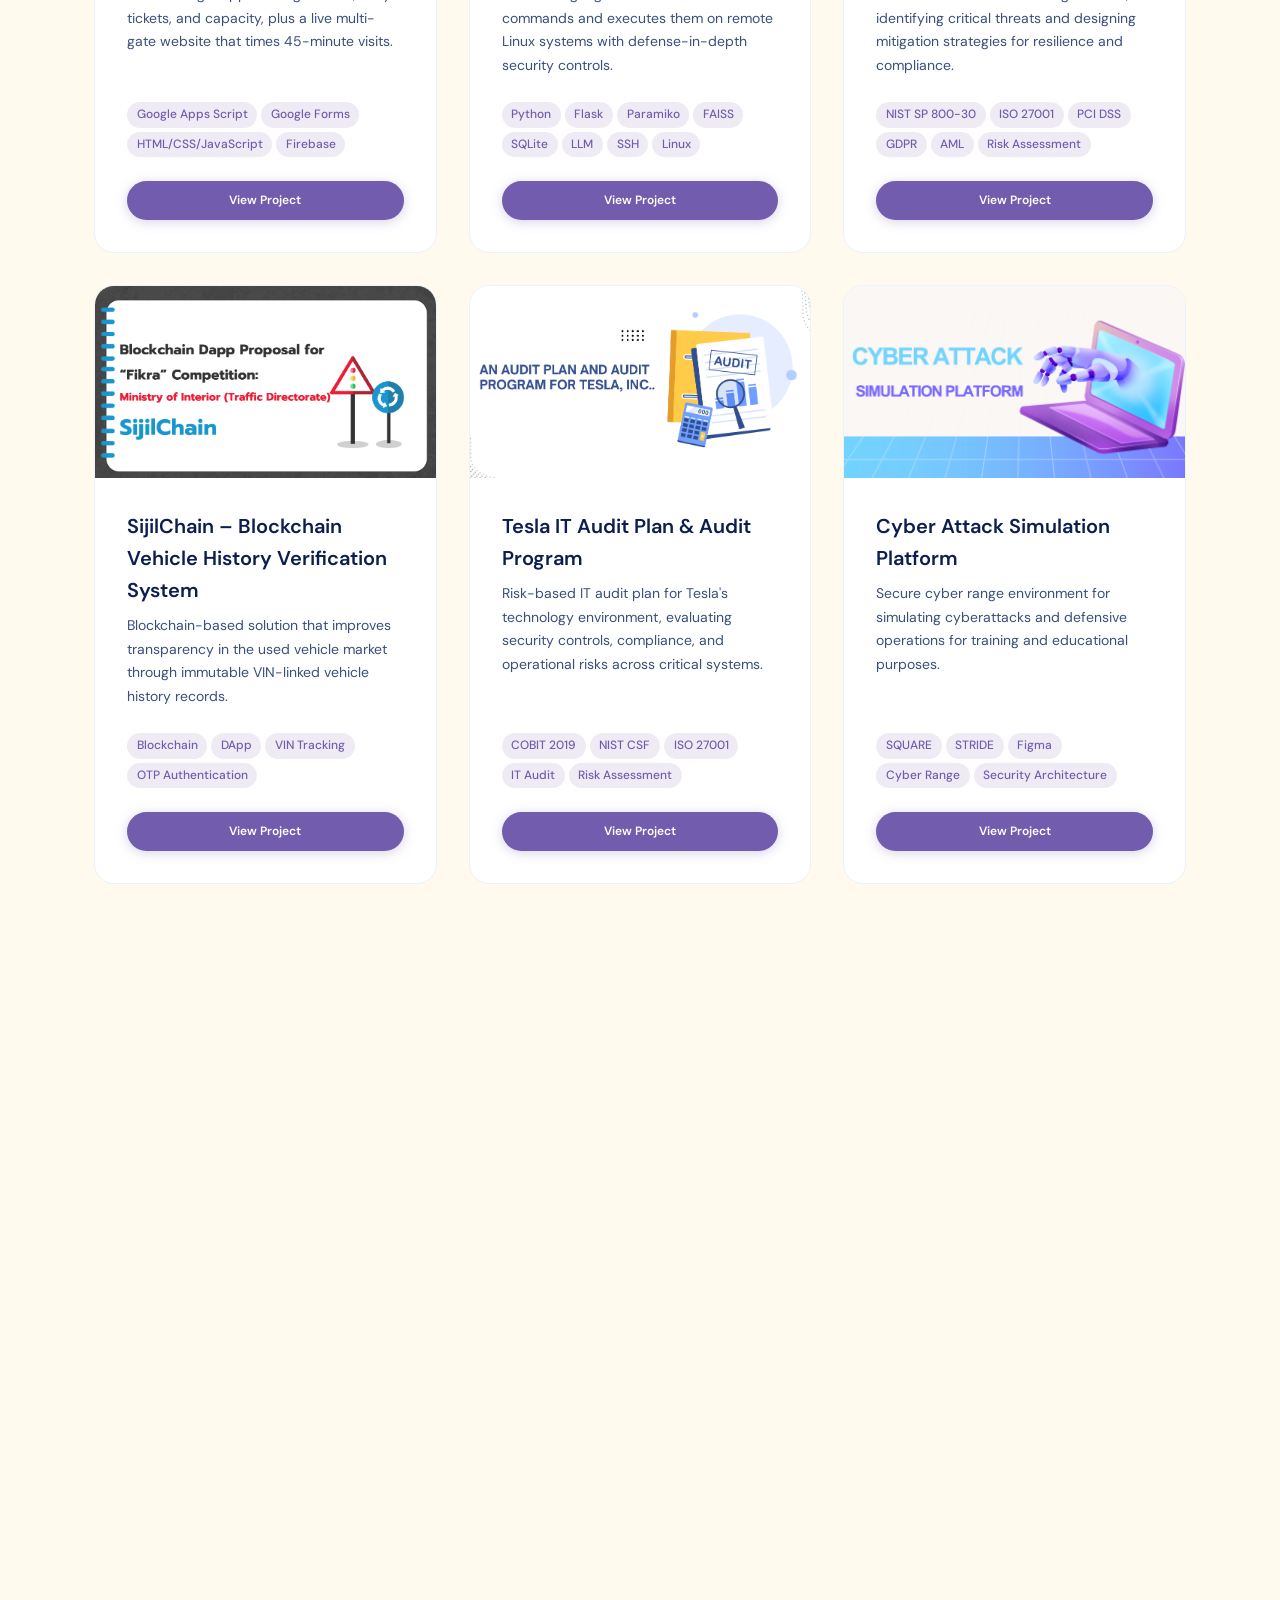
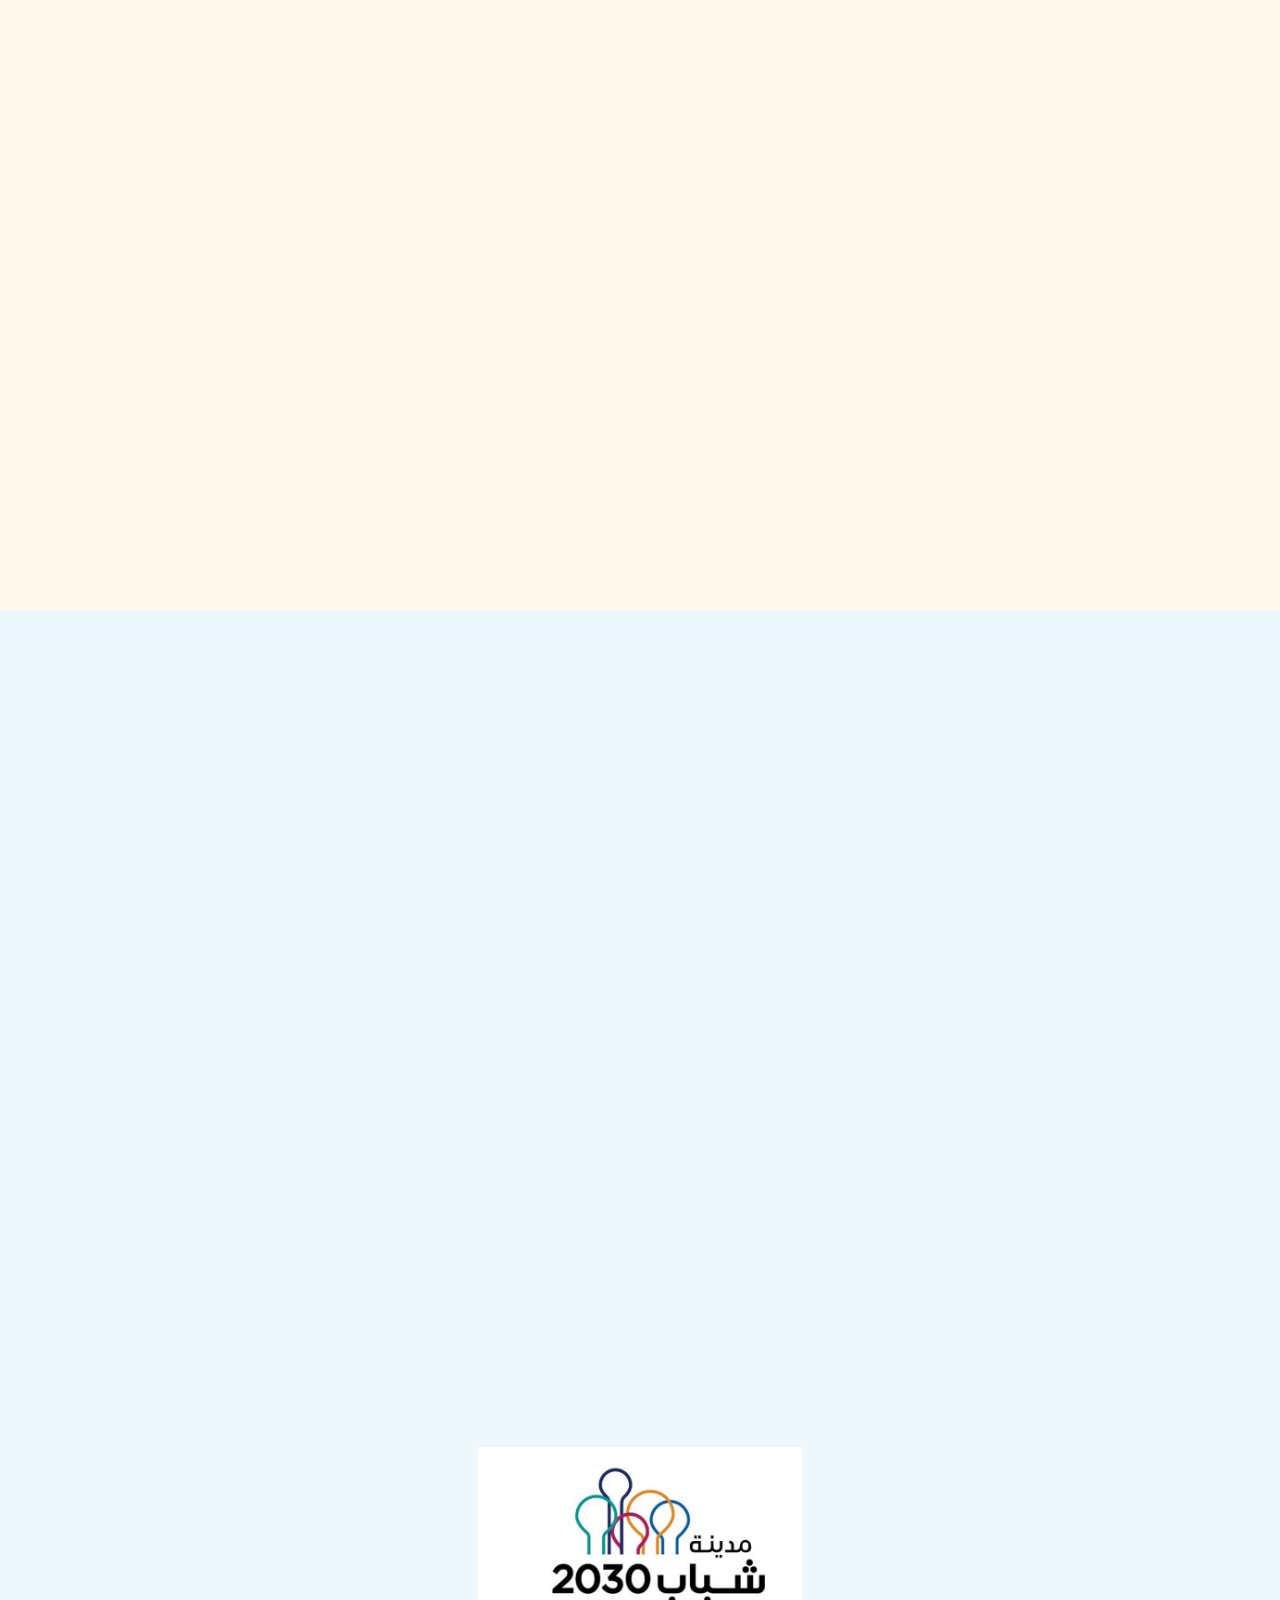
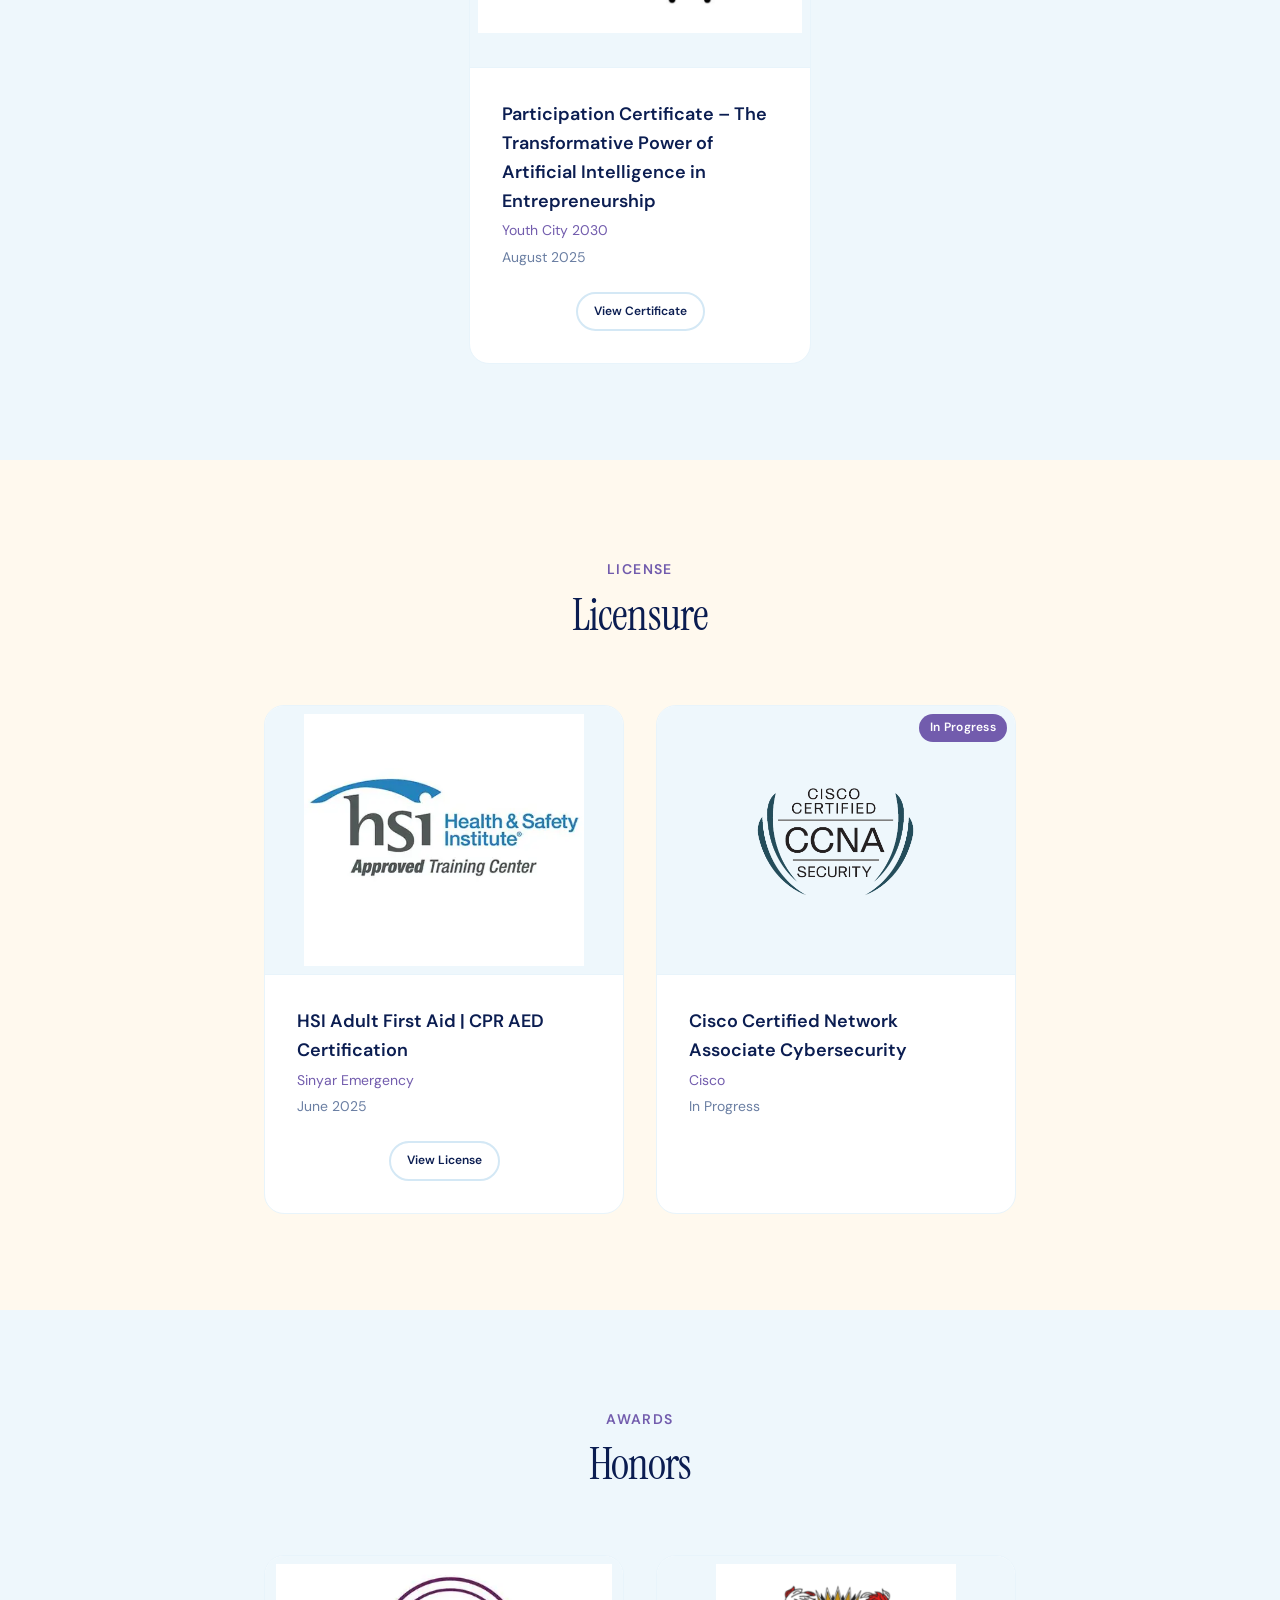
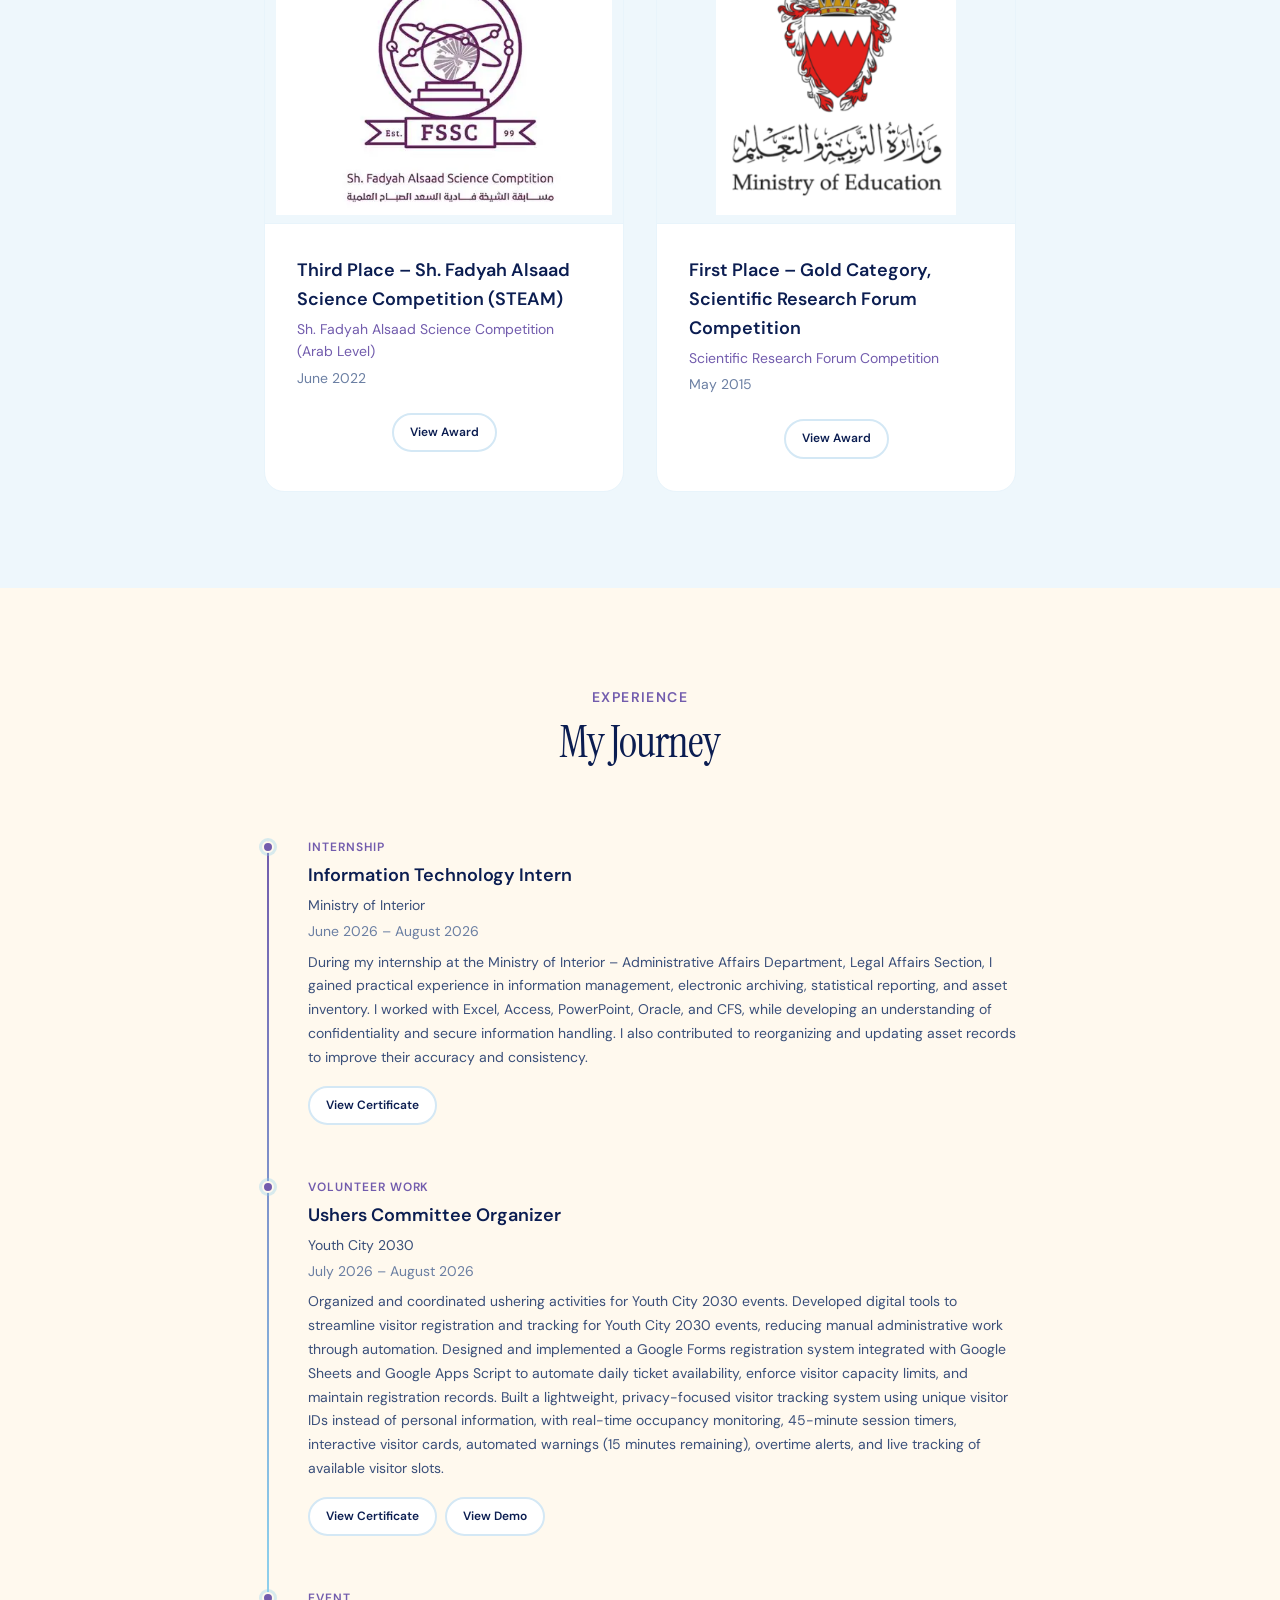
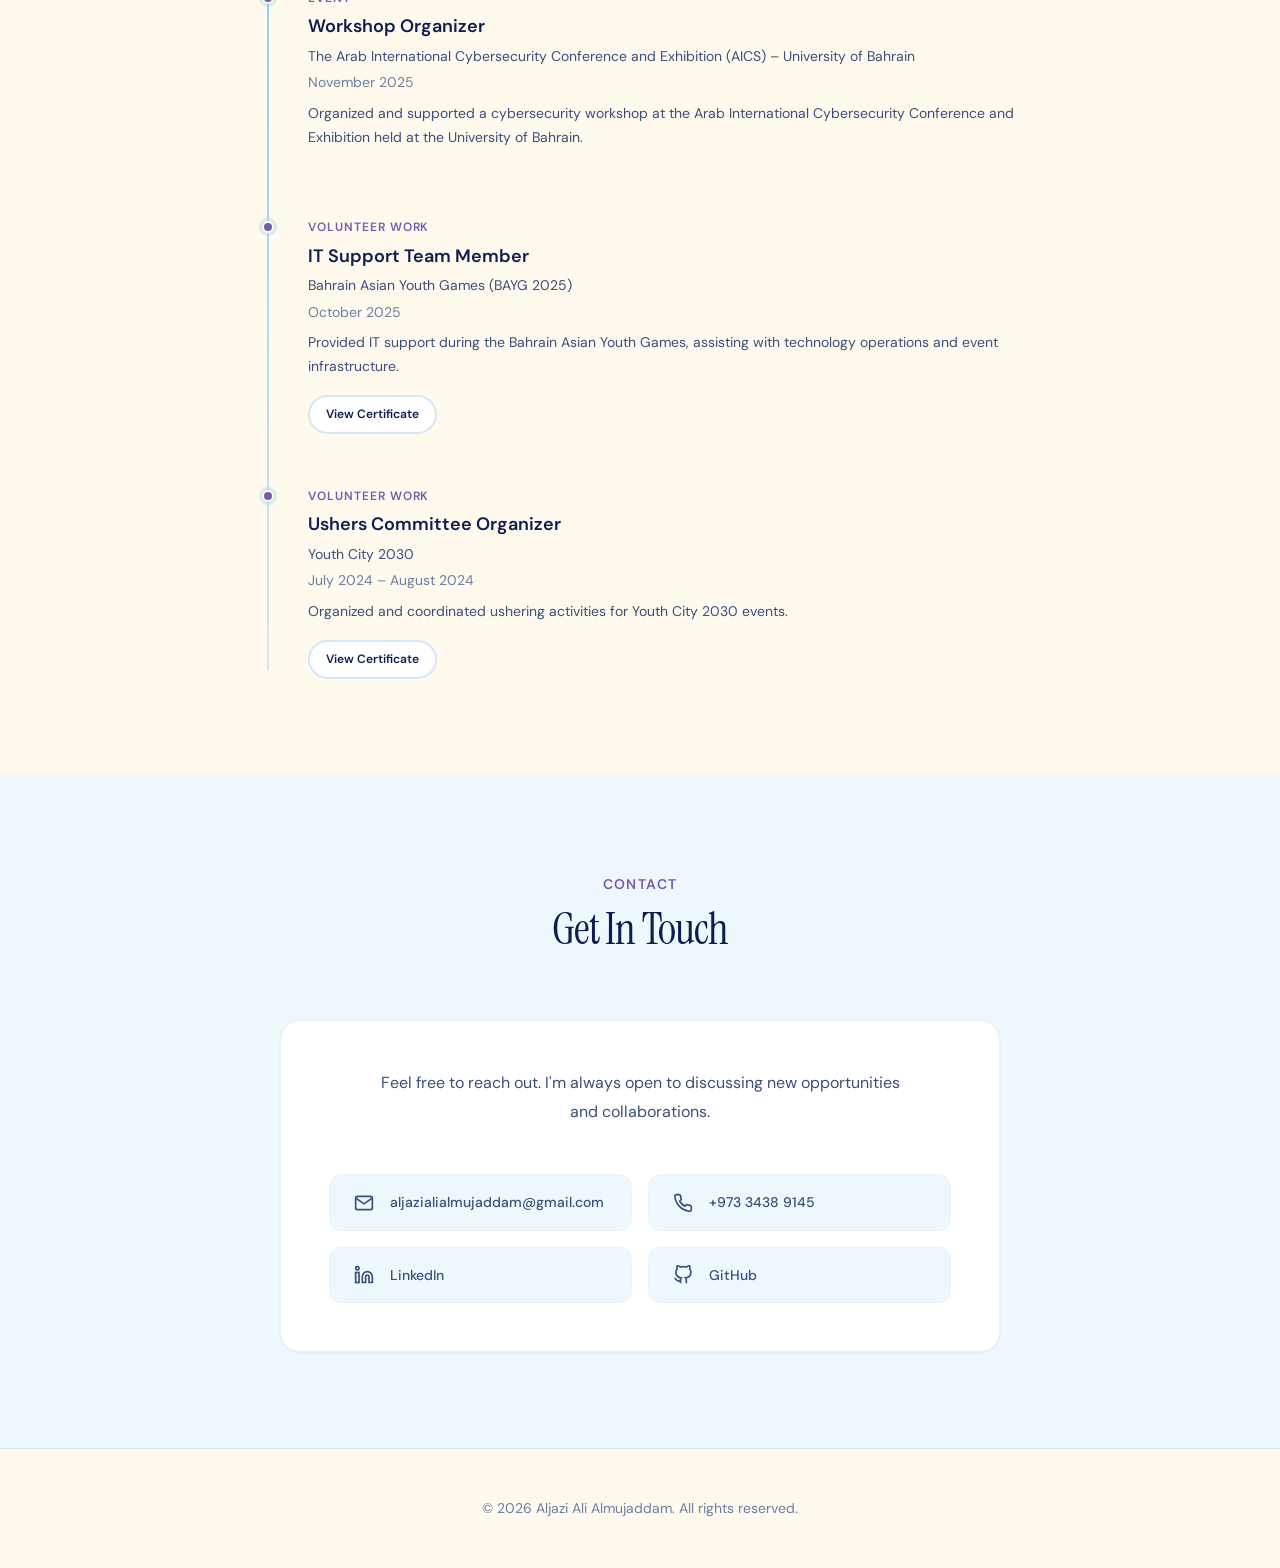
==== commit 9a55d332: "Add YouTube demo videos to the portfolio" ====
--- a/index.html
+++ b/index.html
@@ -17,7 +17,7 @@
       href="https://fonts.googleapis.com/css2?family=DM+Sans:ital,opsz,wght@0,9..40,300;0,9..40,400;0,9..40,500;0,9..40,600;0,9..40,700;1,9..40,400&family=IBM+Plex+Sans+Arabic:wght@300;400;500;600;700&family=Instrument+Serif:ital@0;1&display=swap"
       rel="stylesheet"
     />
-    <link rel="stylesheet" href="css/styles.css" />
+    <link rel="stylesheet" href="css/styles.css?v=ytlinks" />
   </head>
   <body>
     <!-- Skip link for accessibility -->
@@ -232,7 +232,7 @@
       </div>
     </footer>
 
-    <script src="js/data.js?v=ccna"></script>
-    <script src="js/main.js?v=ccna"></script>
+    <script src="js/data.js?v=ytlinks"></script>
+    <script src="js/main.js?v=ytlinks"></script>
   </body>
 </html>
--- a/css/styles.css
+++ b/css/styles.css
@@ -1305,6 +1305,42 @@
 
 .project-detail .modal__section-title {
   font-size: var(--text-lg);
+}
+
+.project-demo {
+  margin-top: var(--space-xl);
+}
+
+.project-demo__video,
+.project-demo__frame {
+  width: 100%;
+  display: block;
+  border-radius: var(--radius-md);
+  border: 1px solid var(--color-border);
+  background: #111;
+  aspect-ratio: 16 / 9;
+}
+
+.project-demo__frame {
+  position: relative;
+  overflow: hidden;
+}
+
+.project-demo__frame iframe {
+  position: absolute;
+  inset: 0;
+  width: 100%;
+  height: 100%;
+  border: 0;
+}
+
+.project-demo__error {
+  margin: 0;
+  padding: var(--space-lg);
+  border: 1px dashed var(--color-border);
+  border-radius: var(--radius-md);
+  color: var(--color-text-subtle);
+  text-align: center;
 }
 
 .resources__grid {
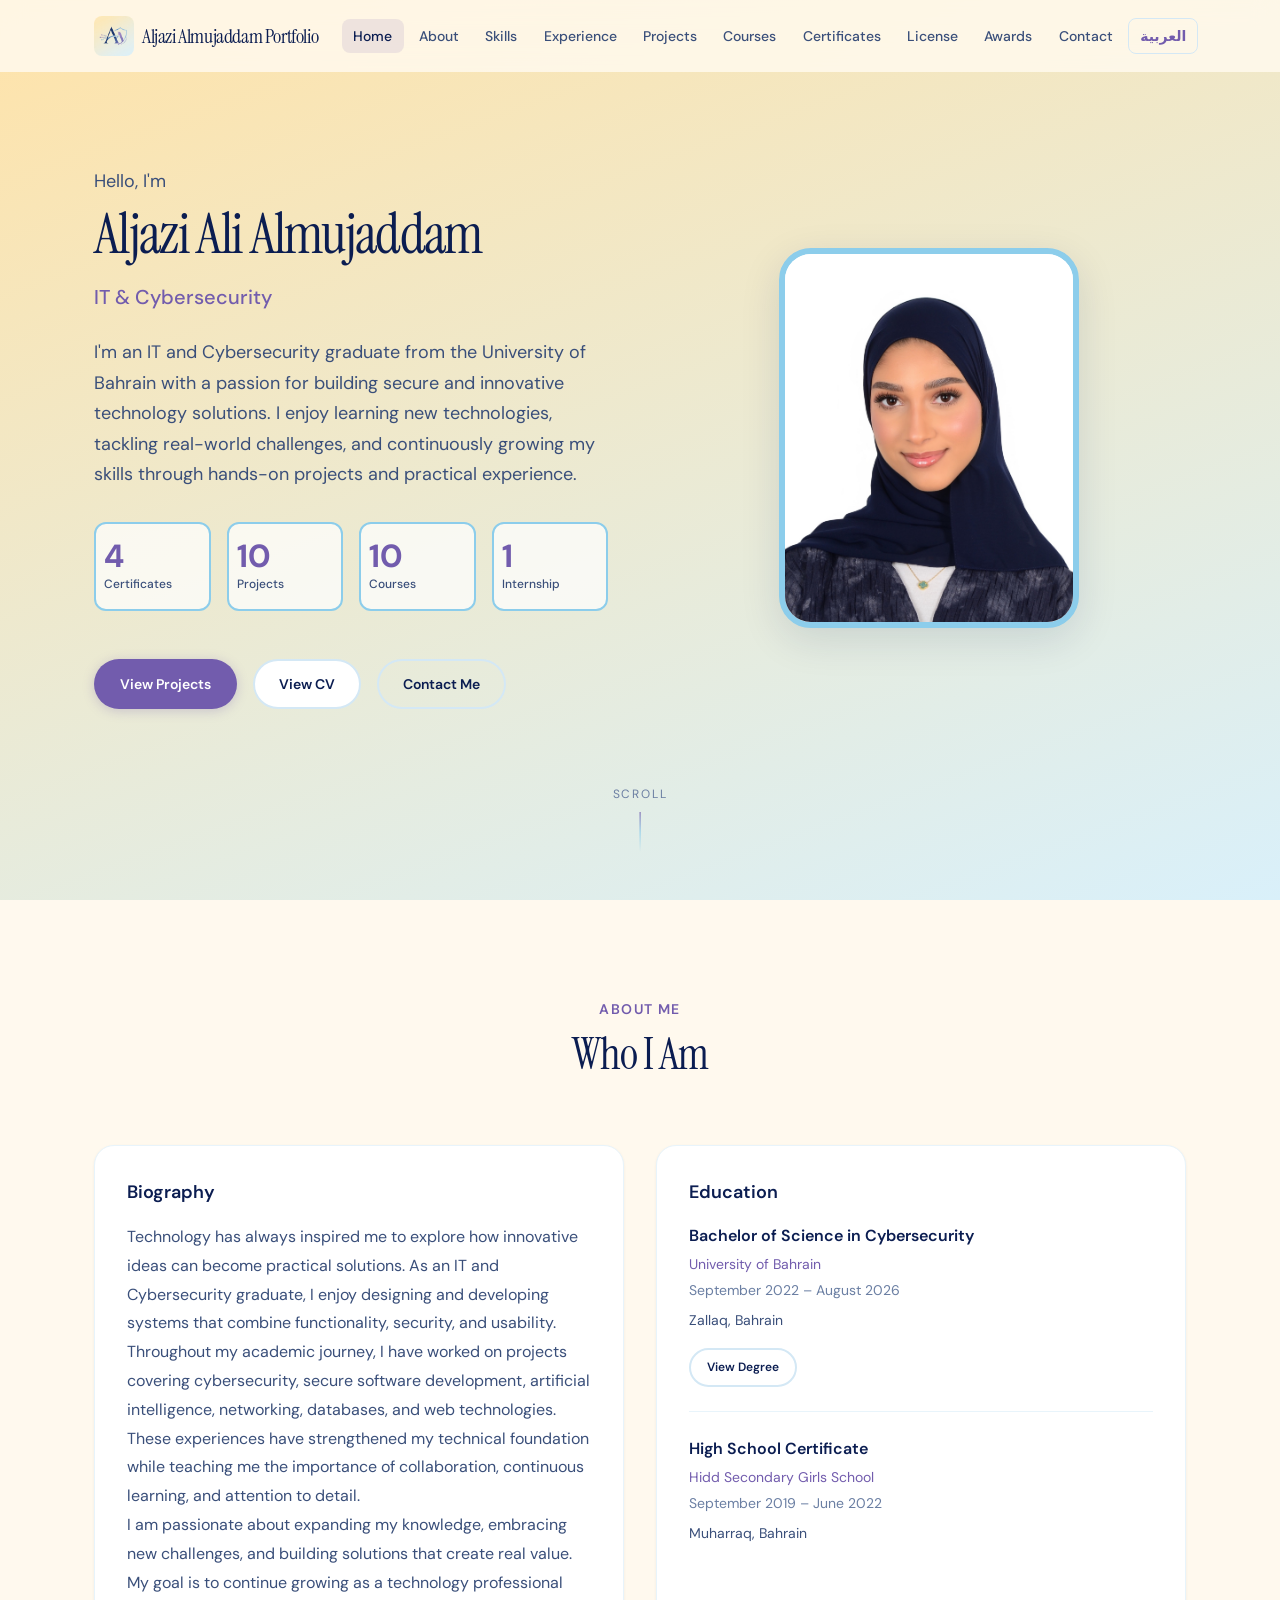
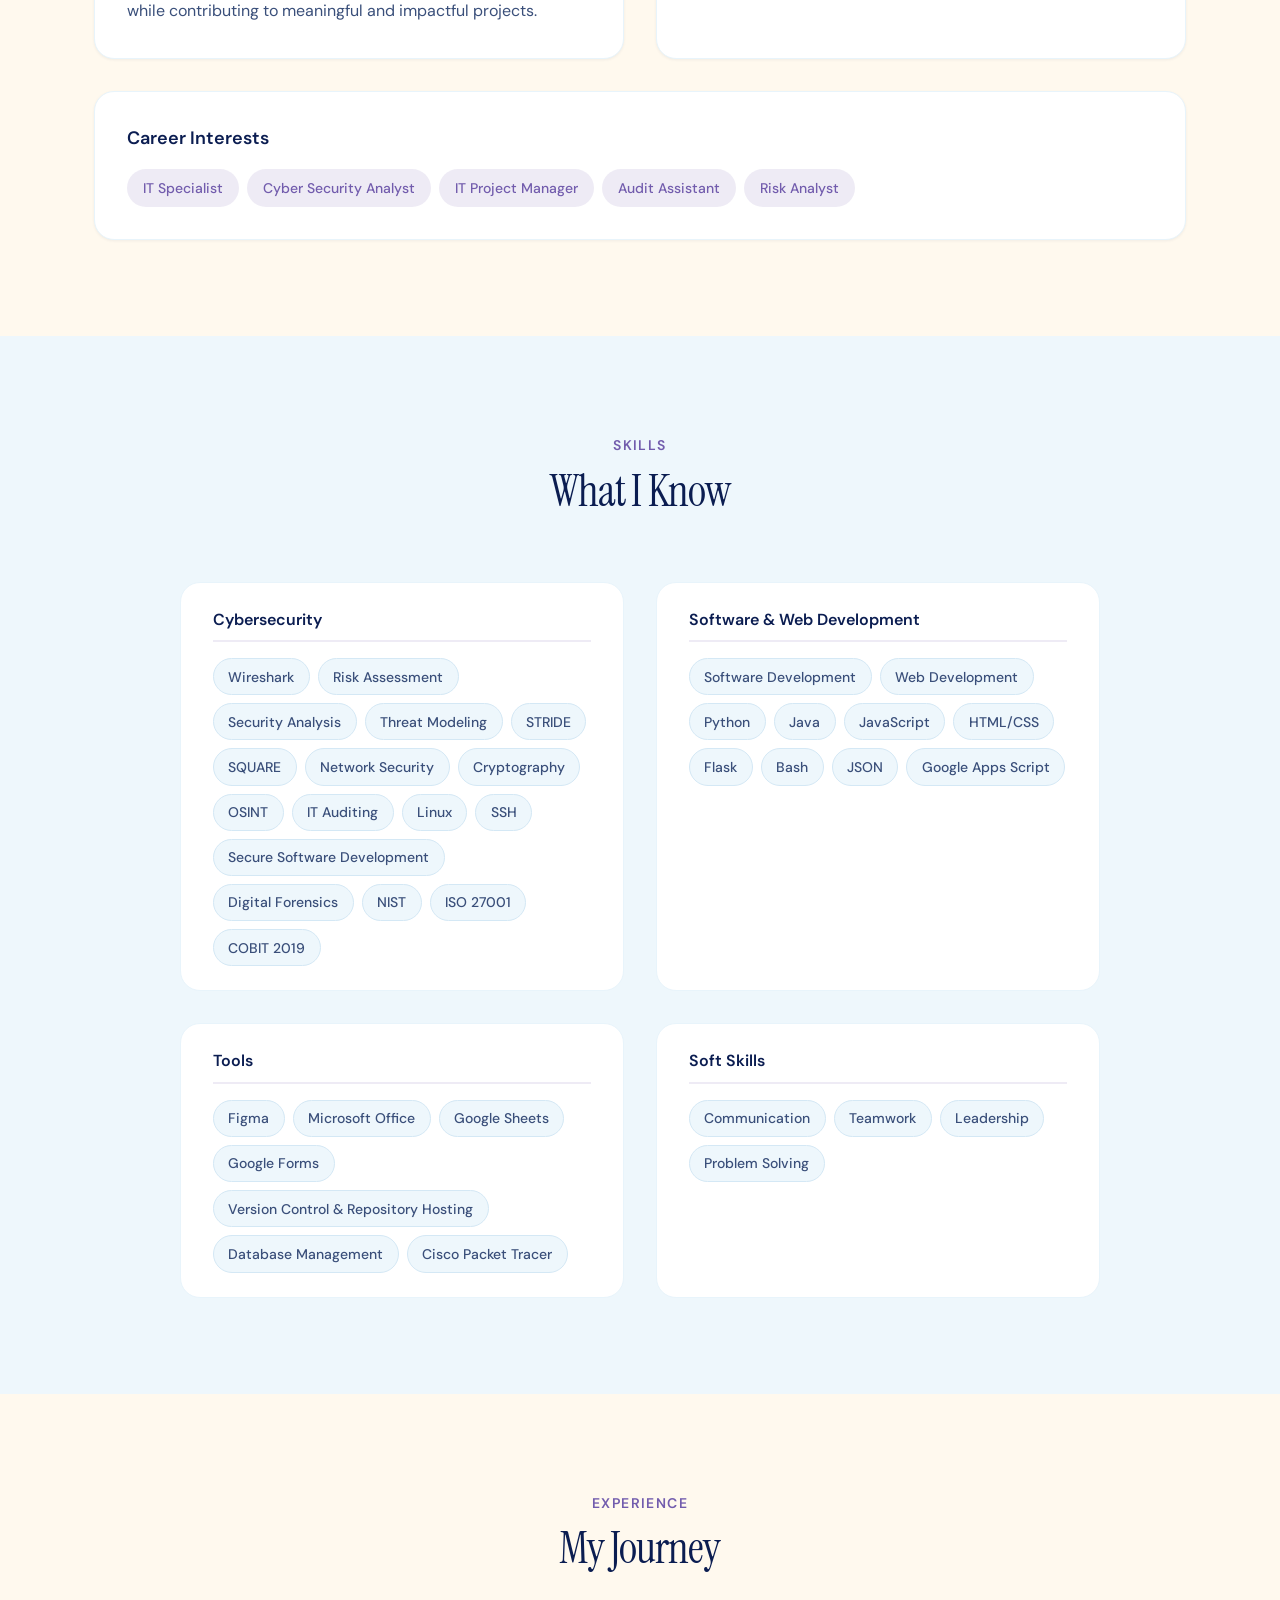
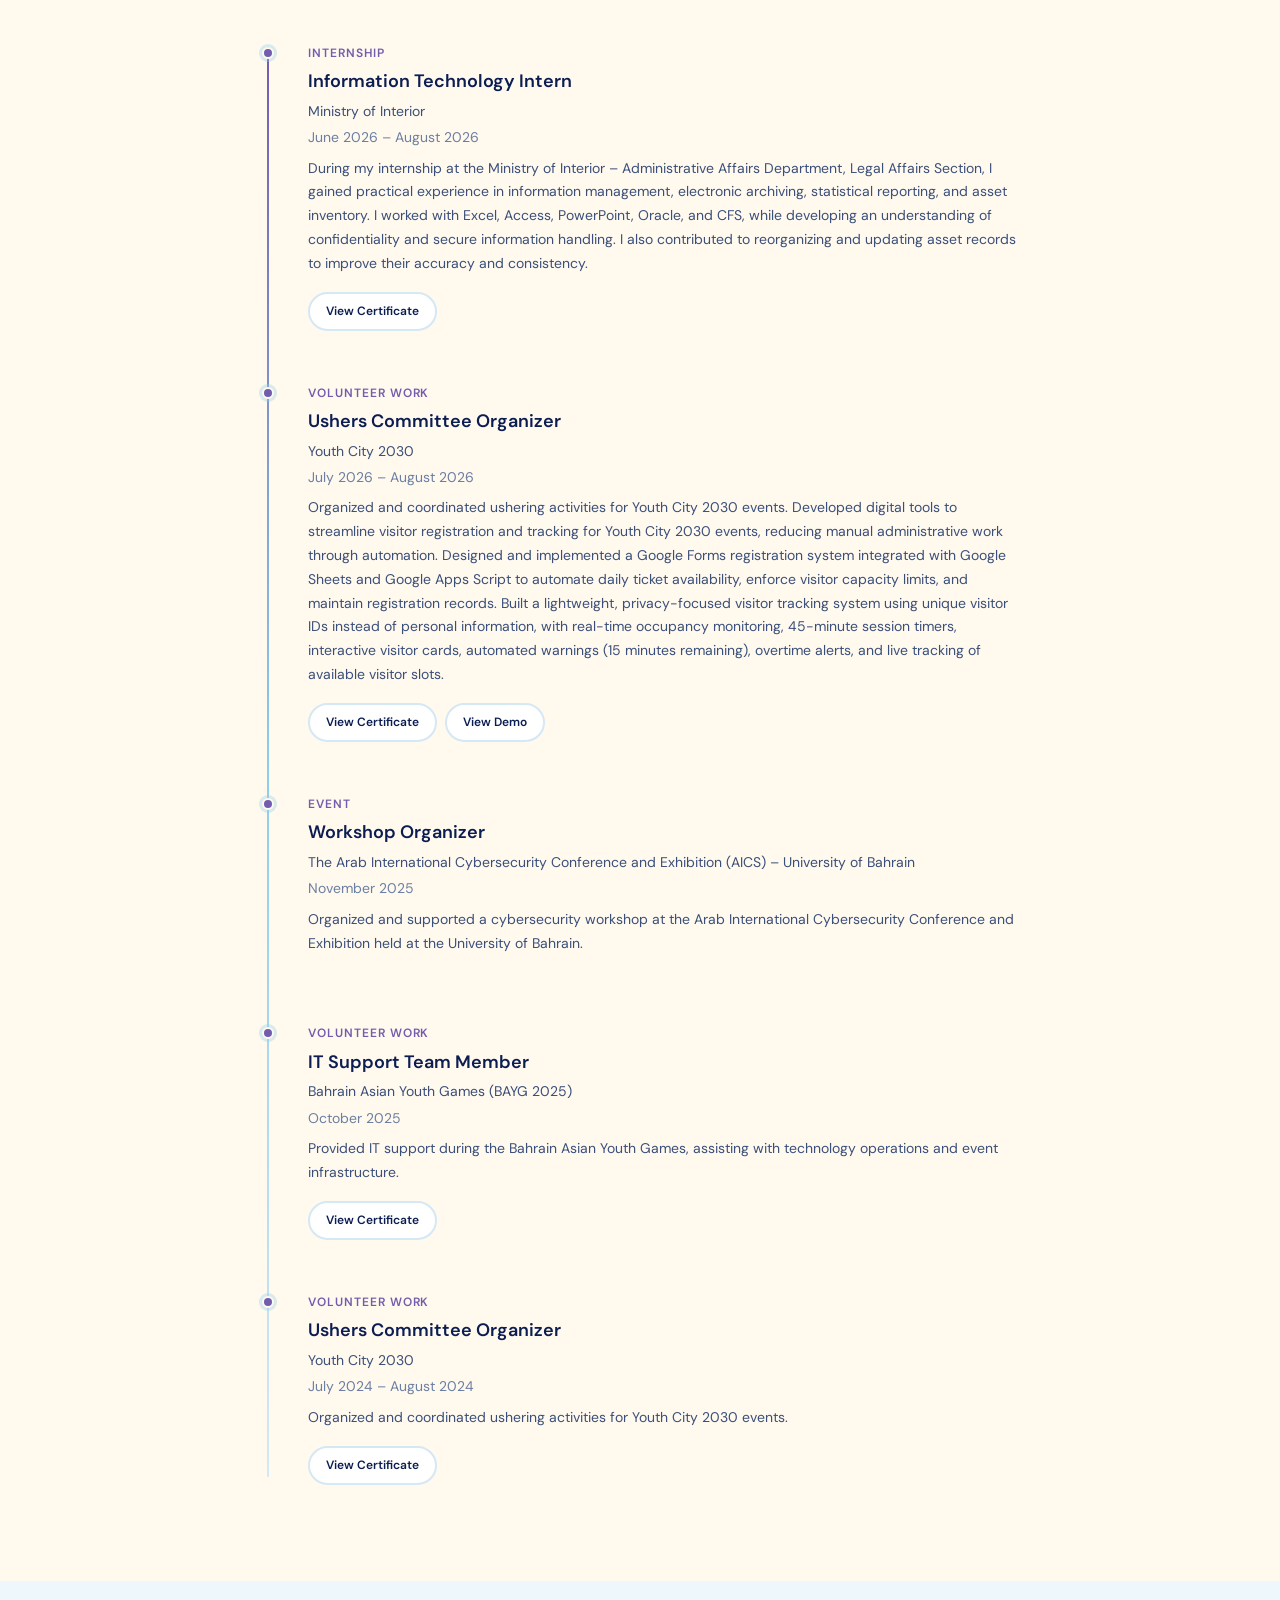
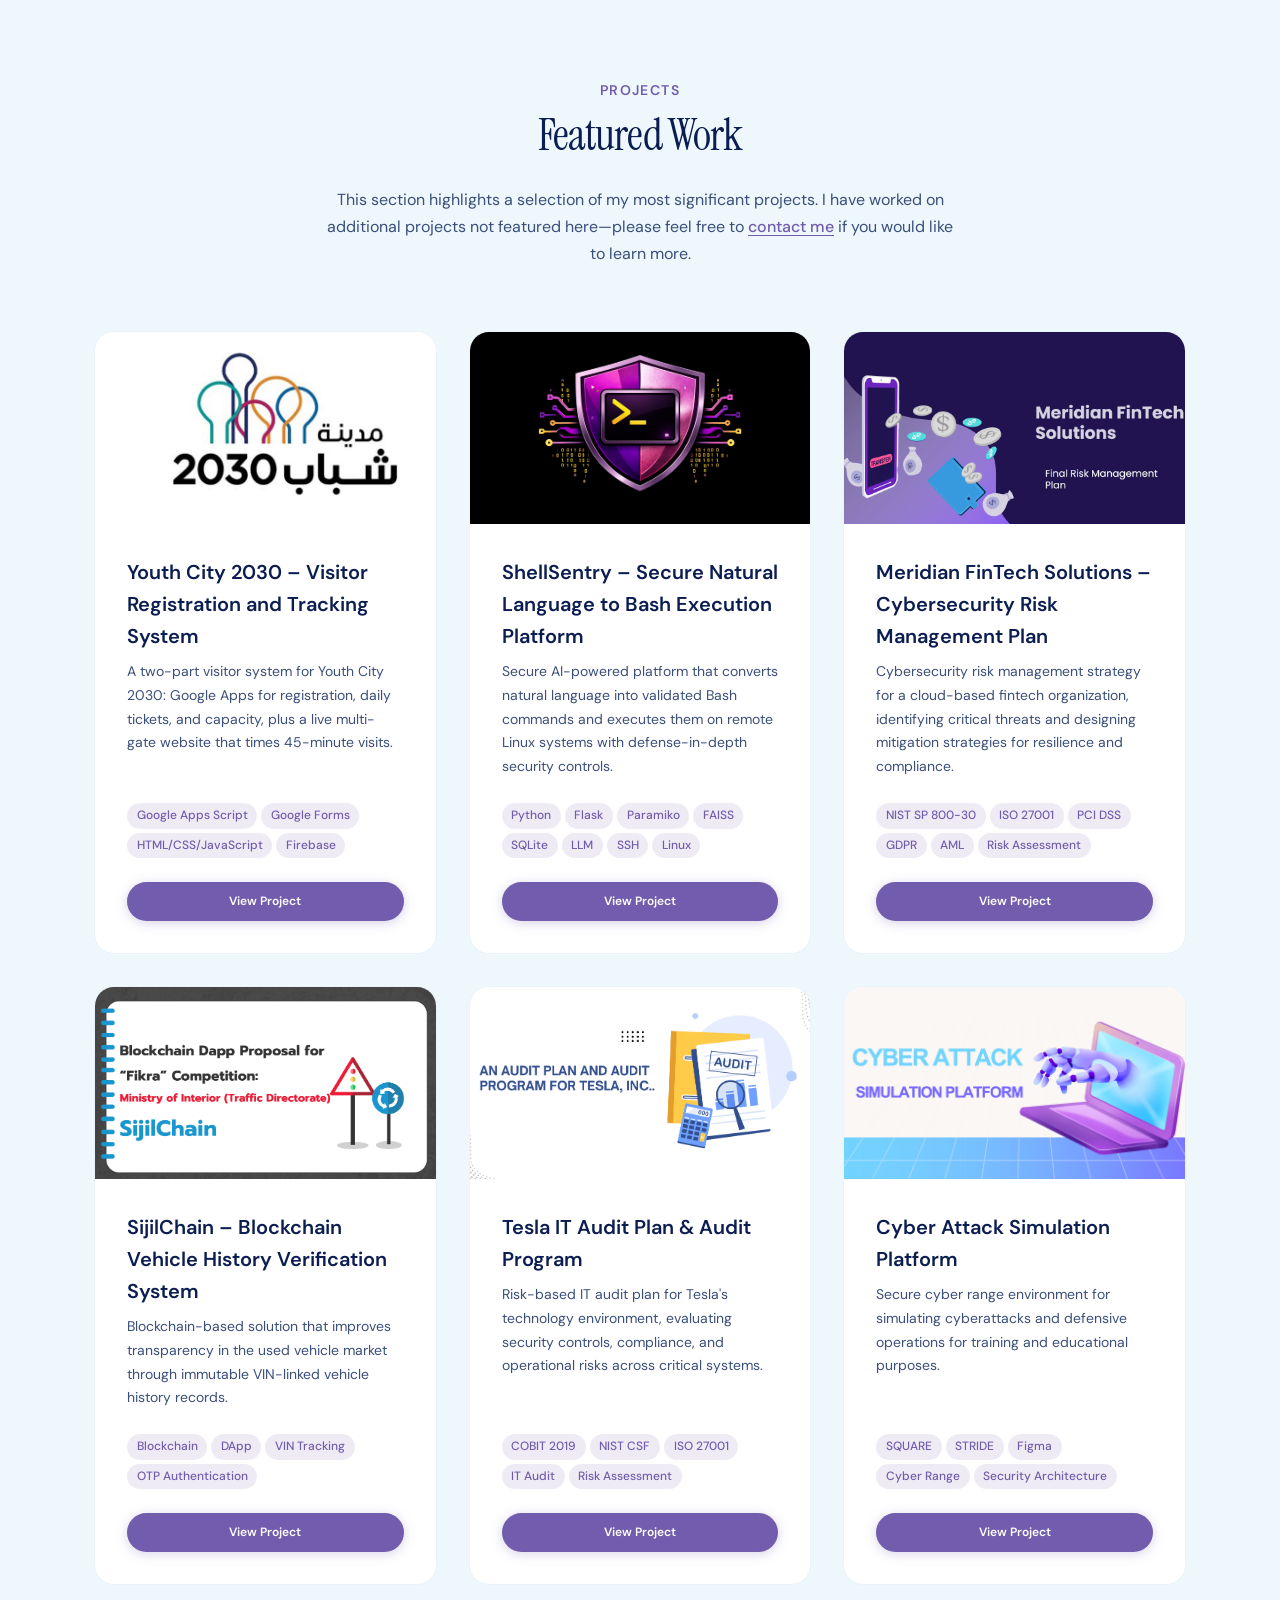
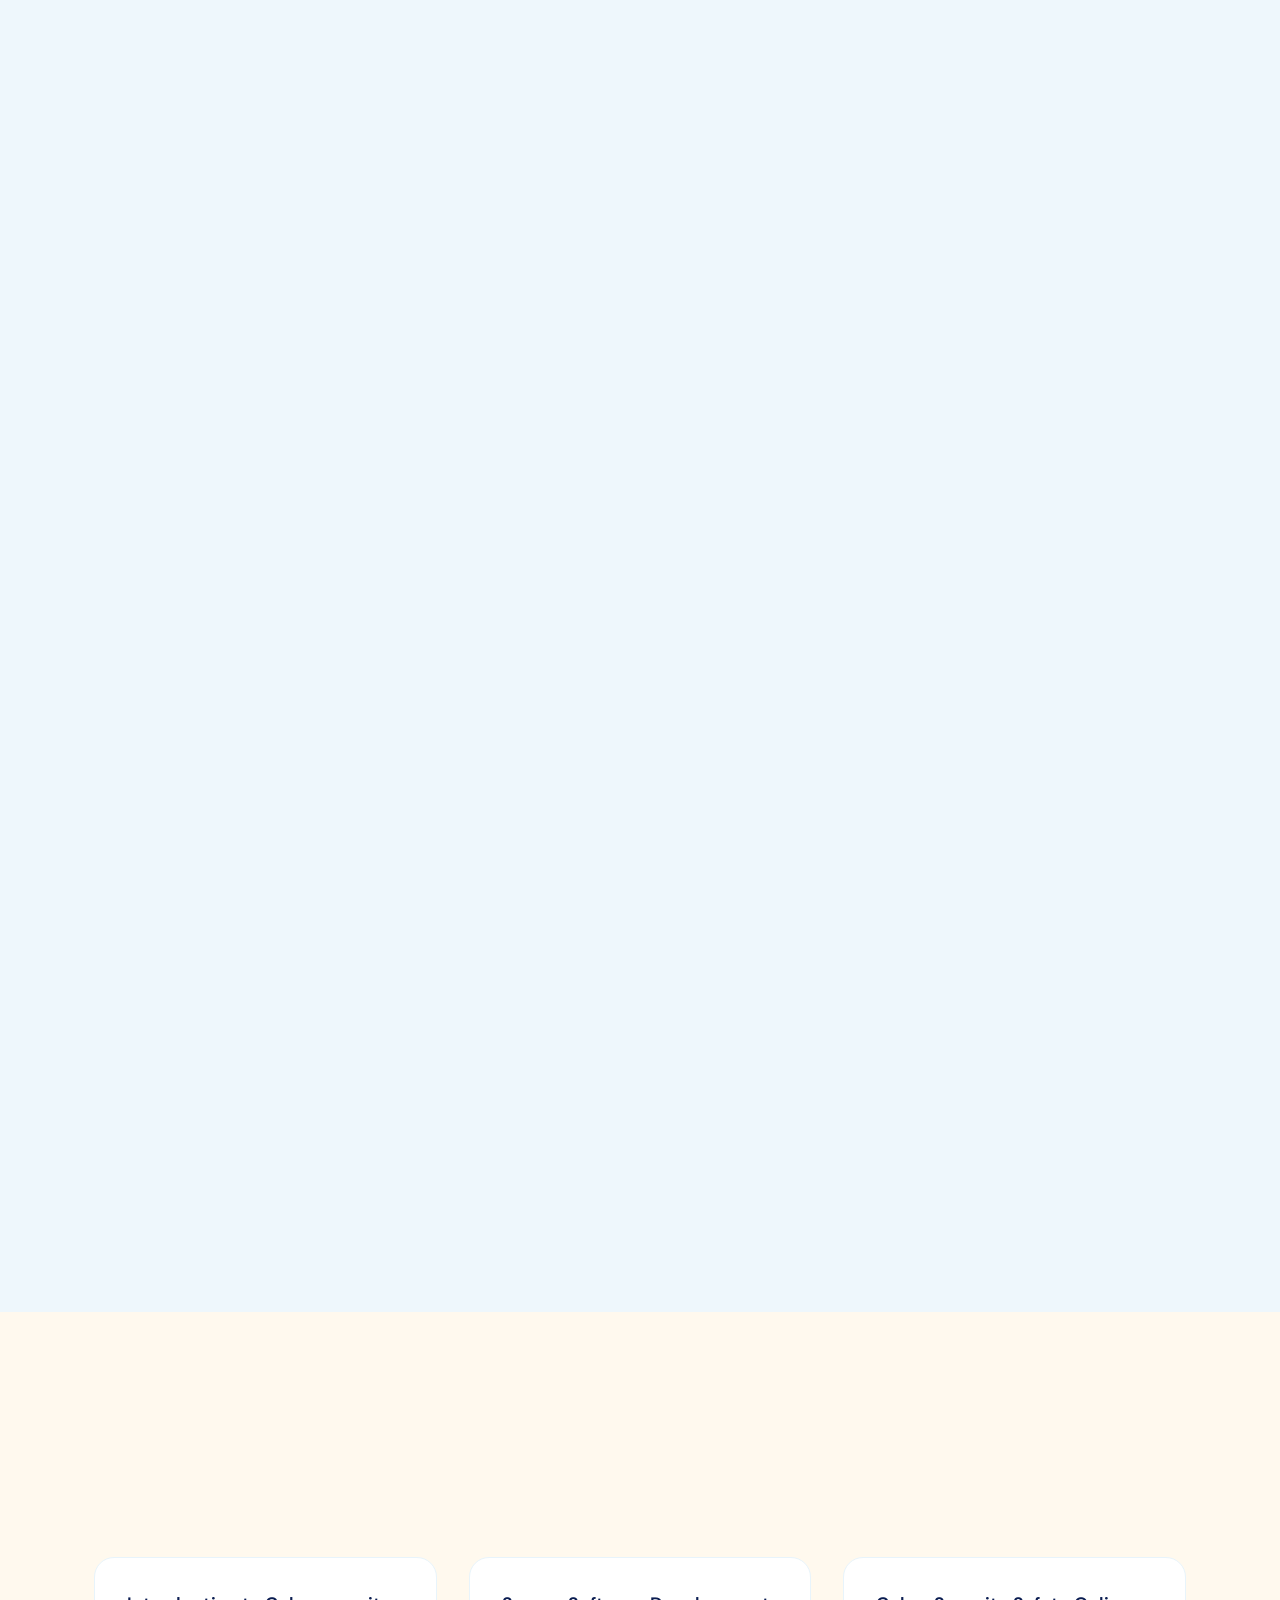
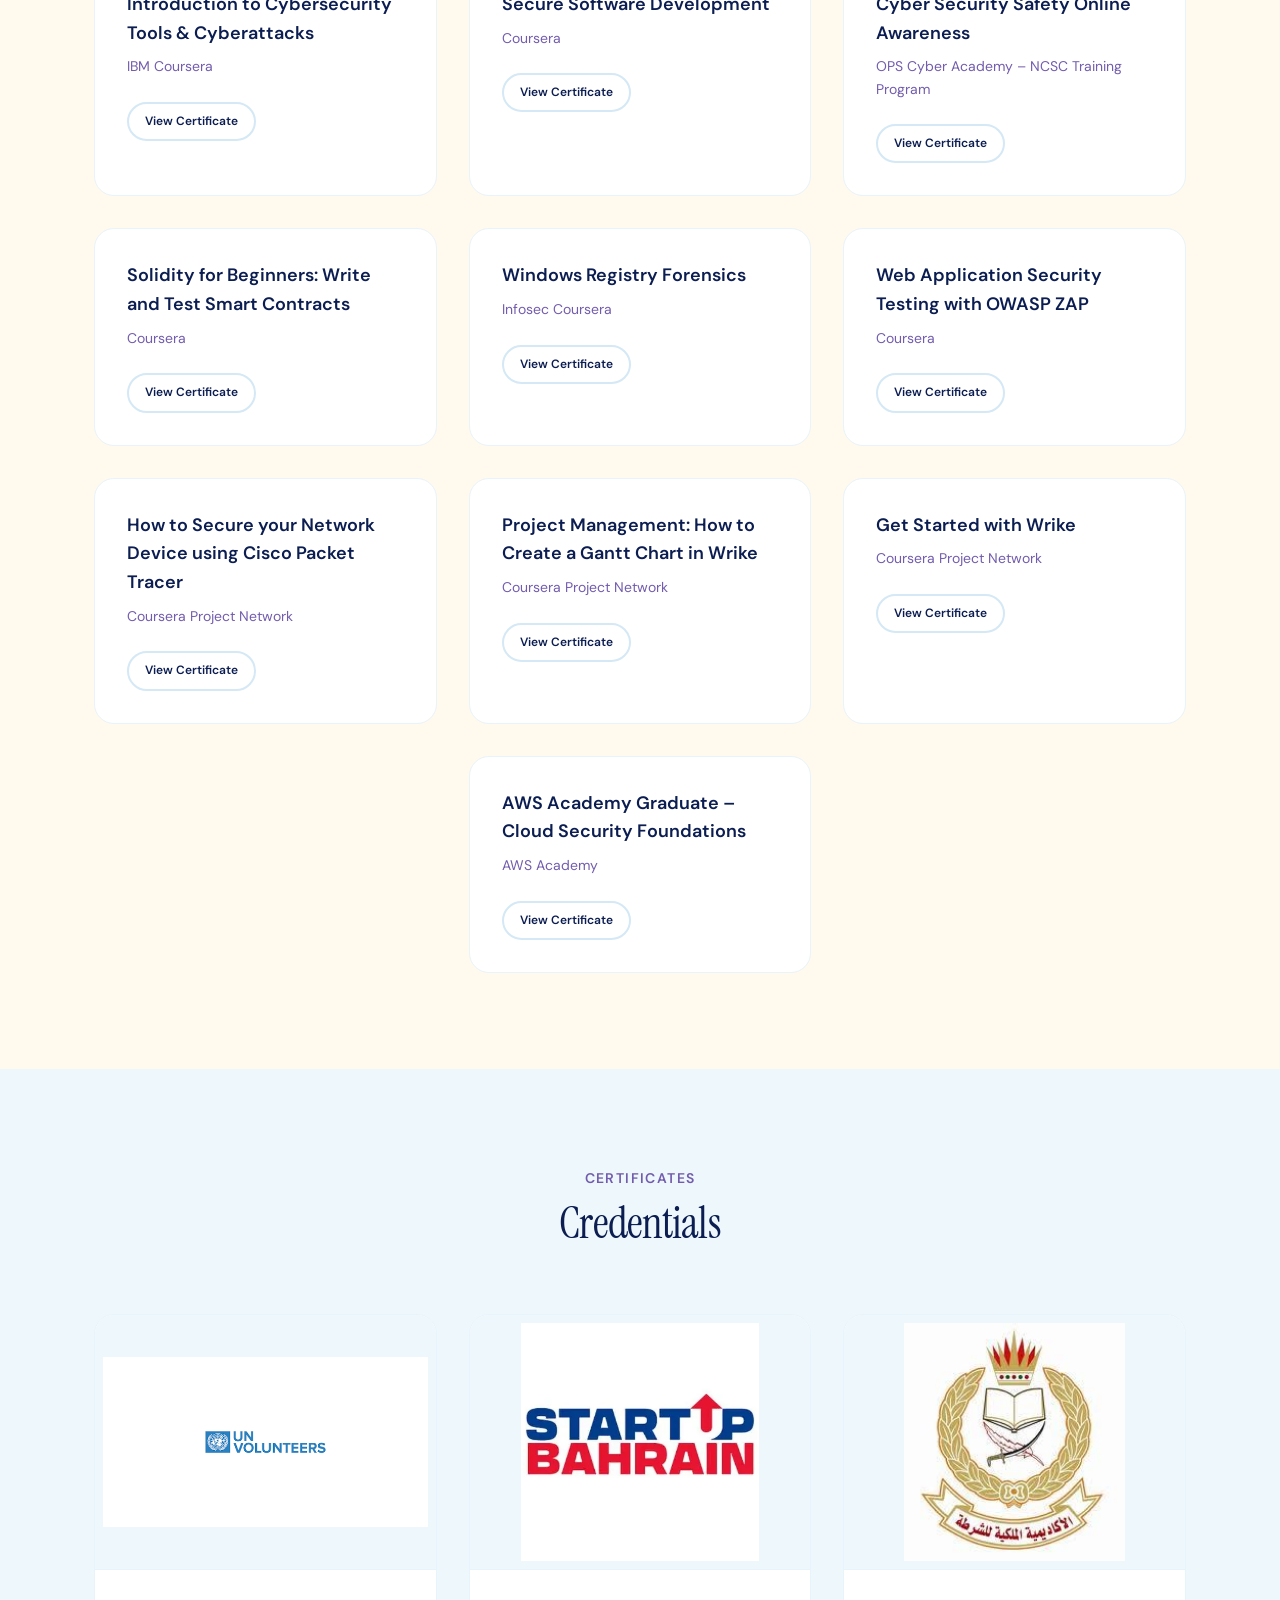
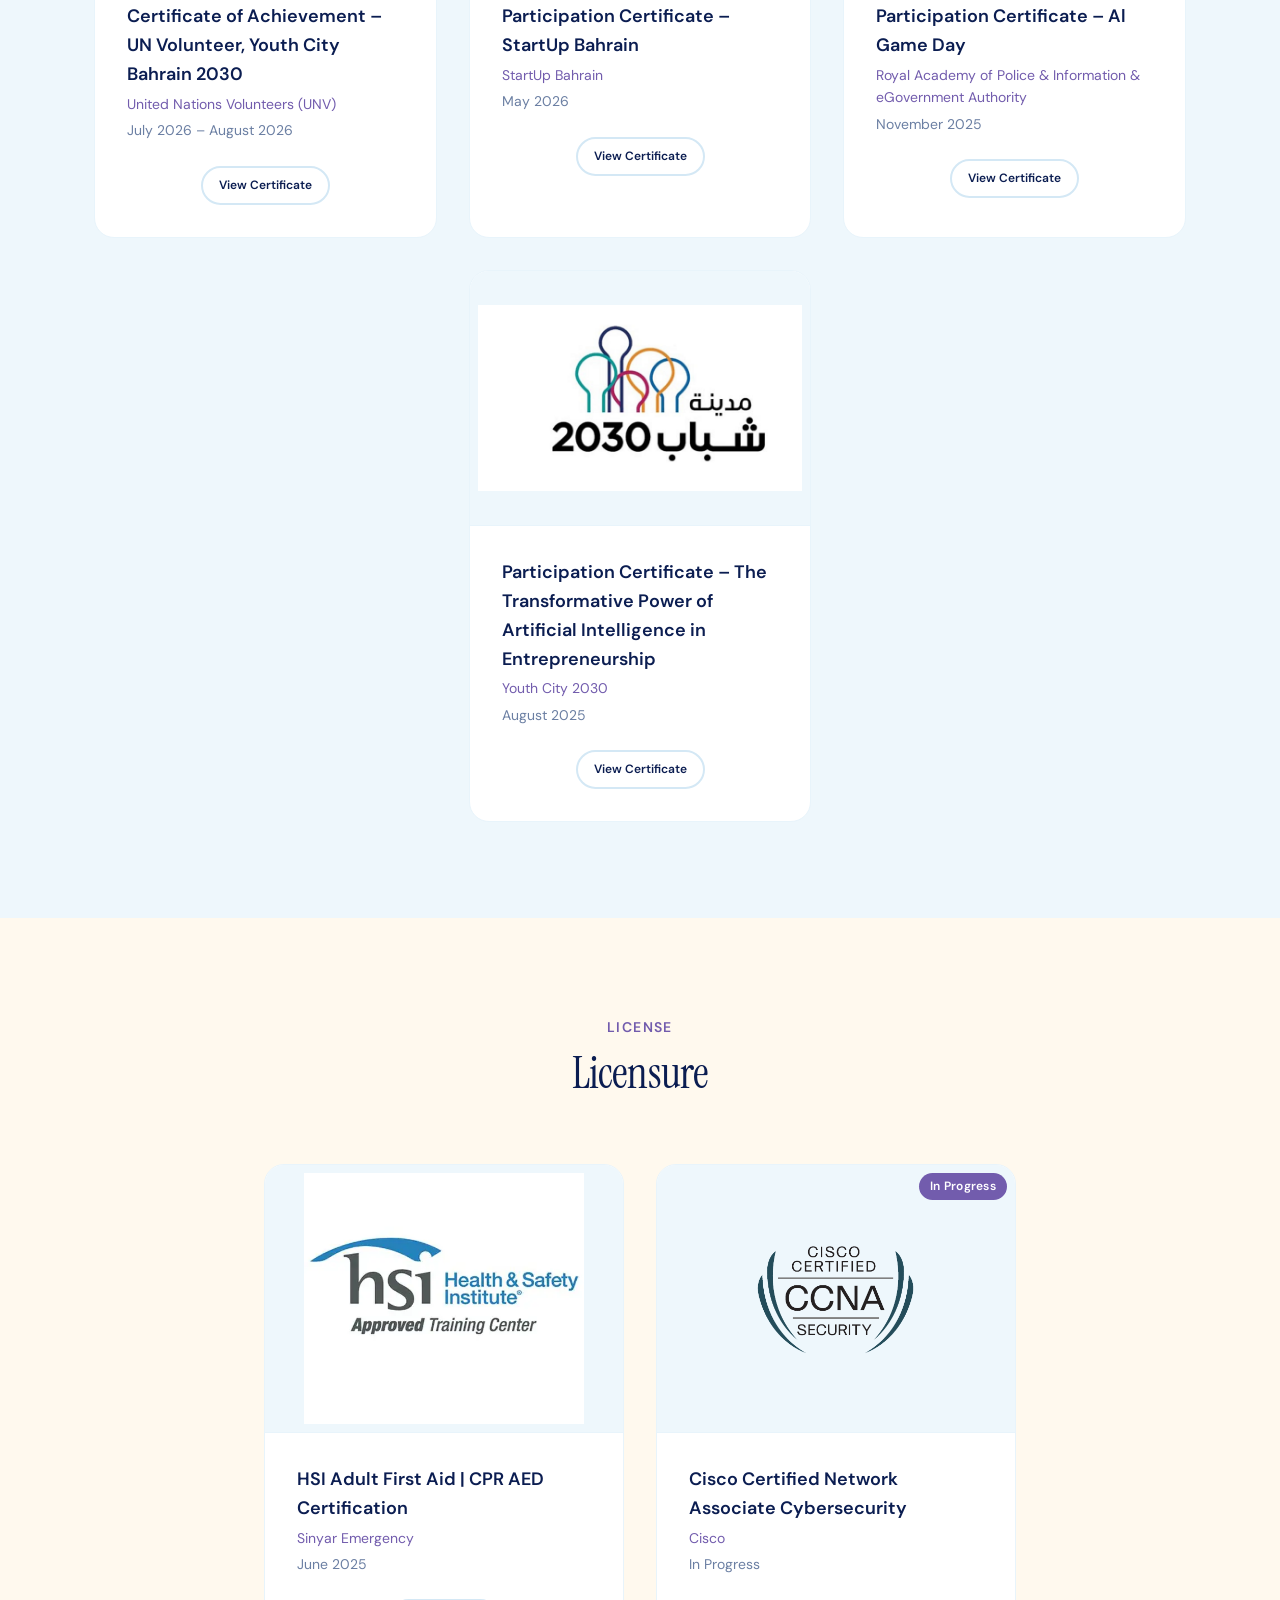
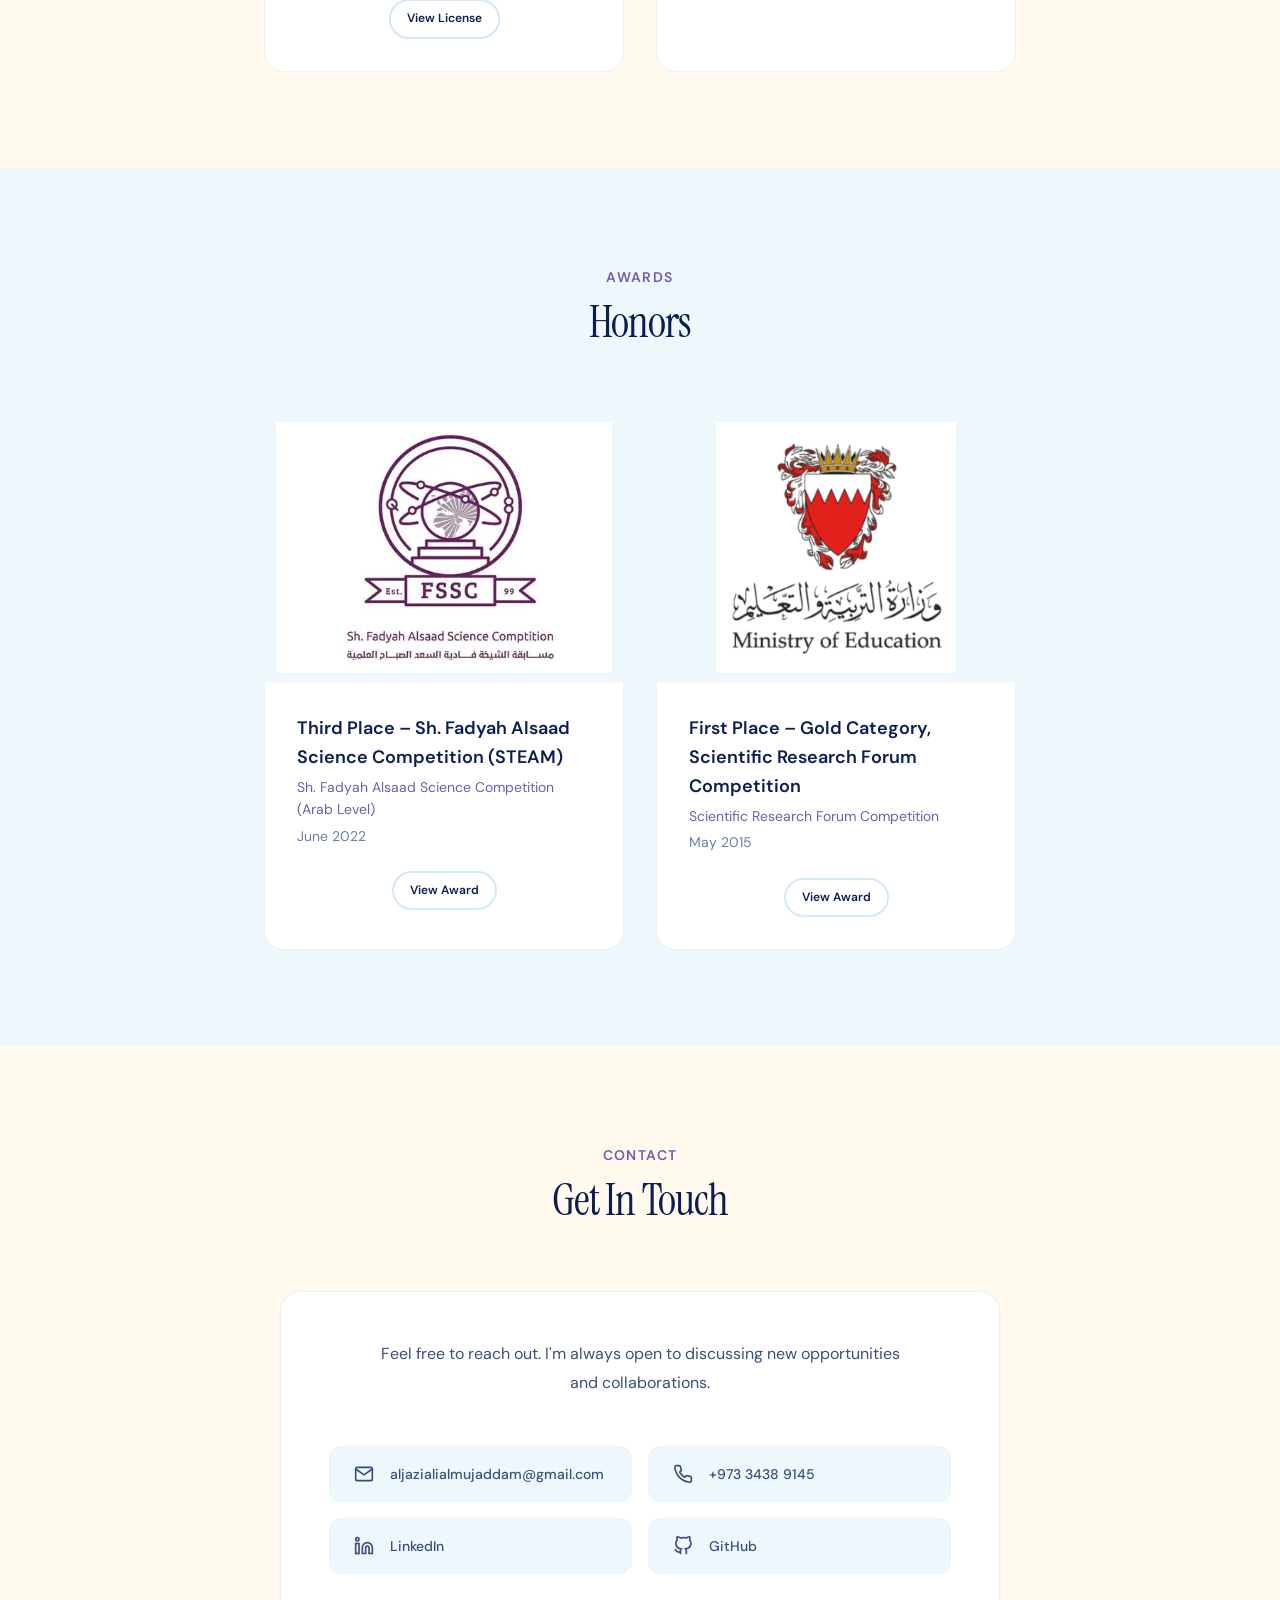
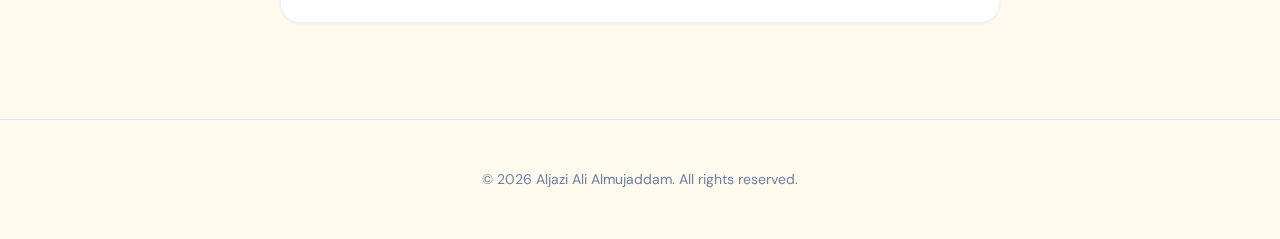
==== commit f50df833: "Update section order and skills" ====
--- a/index.html
+++ b/index.html
@@ -17,7 +17,7 @@
       href="https://fonts.googleapis.com/css2?family=DM+Sans:ital,opsz,wght@0,9..40,300;0,9..40,400;0,9..40,500;0,9..40,600;0,9..40,700;1,9..40,400&family=IBM+Plex+Sans+Arabic:wght@300;400;500;600;700&family=Instrument+Serif:ital@0;1&display=swap"
       rel="stylesheet"
     />
-    <link rel="stylesheet" href="css/styles.css?v=ytlinks" />
+    <link rel="stylesheet" href="css/styles.css?v=skills3" />
   </head>
   <body>
     <!-- Skip link for accessibility -->
@@ -45,13 +45,13 @@
         <ul class="nav__menu" id="nav-menu">
           <li><a href="#home" class="nav__link" id="nav-home">Home</a></li>
           <li><a href="#about" class="nav__link" id="nav-about">About</a></li>
+          <li><a href="#skills" class="nav__link" id="nav-skills">Skills</a></li>
+          <li><a href="#experience" class="nav__link" id="nav-experience">Experience</a></li>
+          <li><a href="#projects" class="nav__link" id="nav-projects">Projects</a></li>
           <li><a href="#courses" class="nav__link" id="nav-courses">Courses</a></li>
-          <li><a href="#skills" class="nav__link" id="nav-skills">Skills</a></li>
-          <li><a href="#projects" class="nav__link" id="nav-projects">Projects</a></li>
           <li><a href="#certificates" class="nav__link" id="nav-certificates">Certificates</a></li>
           <li><a href="#license" class="nav__link" id="nav-license">License</a></li>
           <li><a href="#awards" class="nav__link" id="nav-awards">Awards</a></li>
-          <li><a href="#experience" class="nav__link" id="nav-experience">Experience</a></li>
           <li><a href="#contact" class="nav__link" id="nav-contact">Contact</a></li>
           <li><a href="index-ar.html" class="nav__link nav__link--lang" id="lang-switch" aria-label="Switch to Arabic">العربية</a></li>
         </ul>
@@ -124,17 +124,6 @@
         </div>
       </section>
 
-      <!-- Courses -->
-      <section class="section" id="courses">
-        <div class="container">
-          <header class="section__header fade-in">
-            <span class="section__label" id="courses-label">Courses</span>
-            <h2 class="section__title" id="courses-title">Professional Development</h2>
-          </header>
-          <div class="courses__grid" id="courses-container"></div>
-        </div>
-      </section>
-
       <!-- Skills -->
       <section class="section section--alt" id="skills">
         <div class="container">
@@ -146,8 +135,19 @@
         </div>
       </section>
 
+      <!-- Experience -->
+      <section class="section" id="experience">
+        <div class="container">
+          <header class="section__header fade-in">
+            <span class="section__label" id="experience-label">Experience</span>
+            <h2 class="section__title" id="experience-title">My Journey</h2>
+          </header>
+          <div class="timeline" id="experience-container"></div>
+        </div>
+      </section>
+
       <!-- Projects -->
-      <section class="section" id="projects">
+      <section class="section section--alt" id="projects">
         <div class="container">
           <header class="section__header fade-in">
             <span class="section__label" id="projects-label">Projects</span>
@@ -158,6 +158,17 @@
         </div>
       </section>
 
+      <!-- Courses -->
+      <section class="section" id="courses">
+        <div class="container">
+          <header class="section__header fade-in">
+            <span class="section__label" id="courses-label">Courses</span>
+            <h2 class="section__title" id="courses-title">Professional Development</h2>
+          </header>
+          <div class="courses__grid" id="courses-container"></div>
+        </div>
+      </section>
+
       <!-- Certificates -->
       <section class="section section--alt" id="certificates">
         <div class="container">
@@ -191,19 +202,8 @@
         </div>
       </section>
 
-      <!-- Experience -->
-      <section class="section" id="experience">
-        <div class="container">
-          <header class="section__header fade-in">
-            <span class="section__label" id="experience-label">Experience</span>
-            <h2 class="section__title" id="experience-title">My Journey</h2>
-          </header>
-          <div class="timeline" id="experience-container"></div>
-        </div>
-      </section>
-
       <!-- Contact -->
-      <section class="section section--alt" id="contact">
+      <section class="section" id="contact">
         <div class="container">
           <header class="section__header fade-in">
             <span class="section__label" id="contact-label">Contact</span>
@@ -232,7 +232,7 @@
       </div>
     </footer>
 
-    <script src="js/data.js?v=ytlinks"></script>
-    <script src="js/main.js?v=ytlinks"></script>
+    <script src="js/data.js?v=skills3"></script>
+    <script src="js/main.js?v=skills3"></script>
   </body>
 </html>
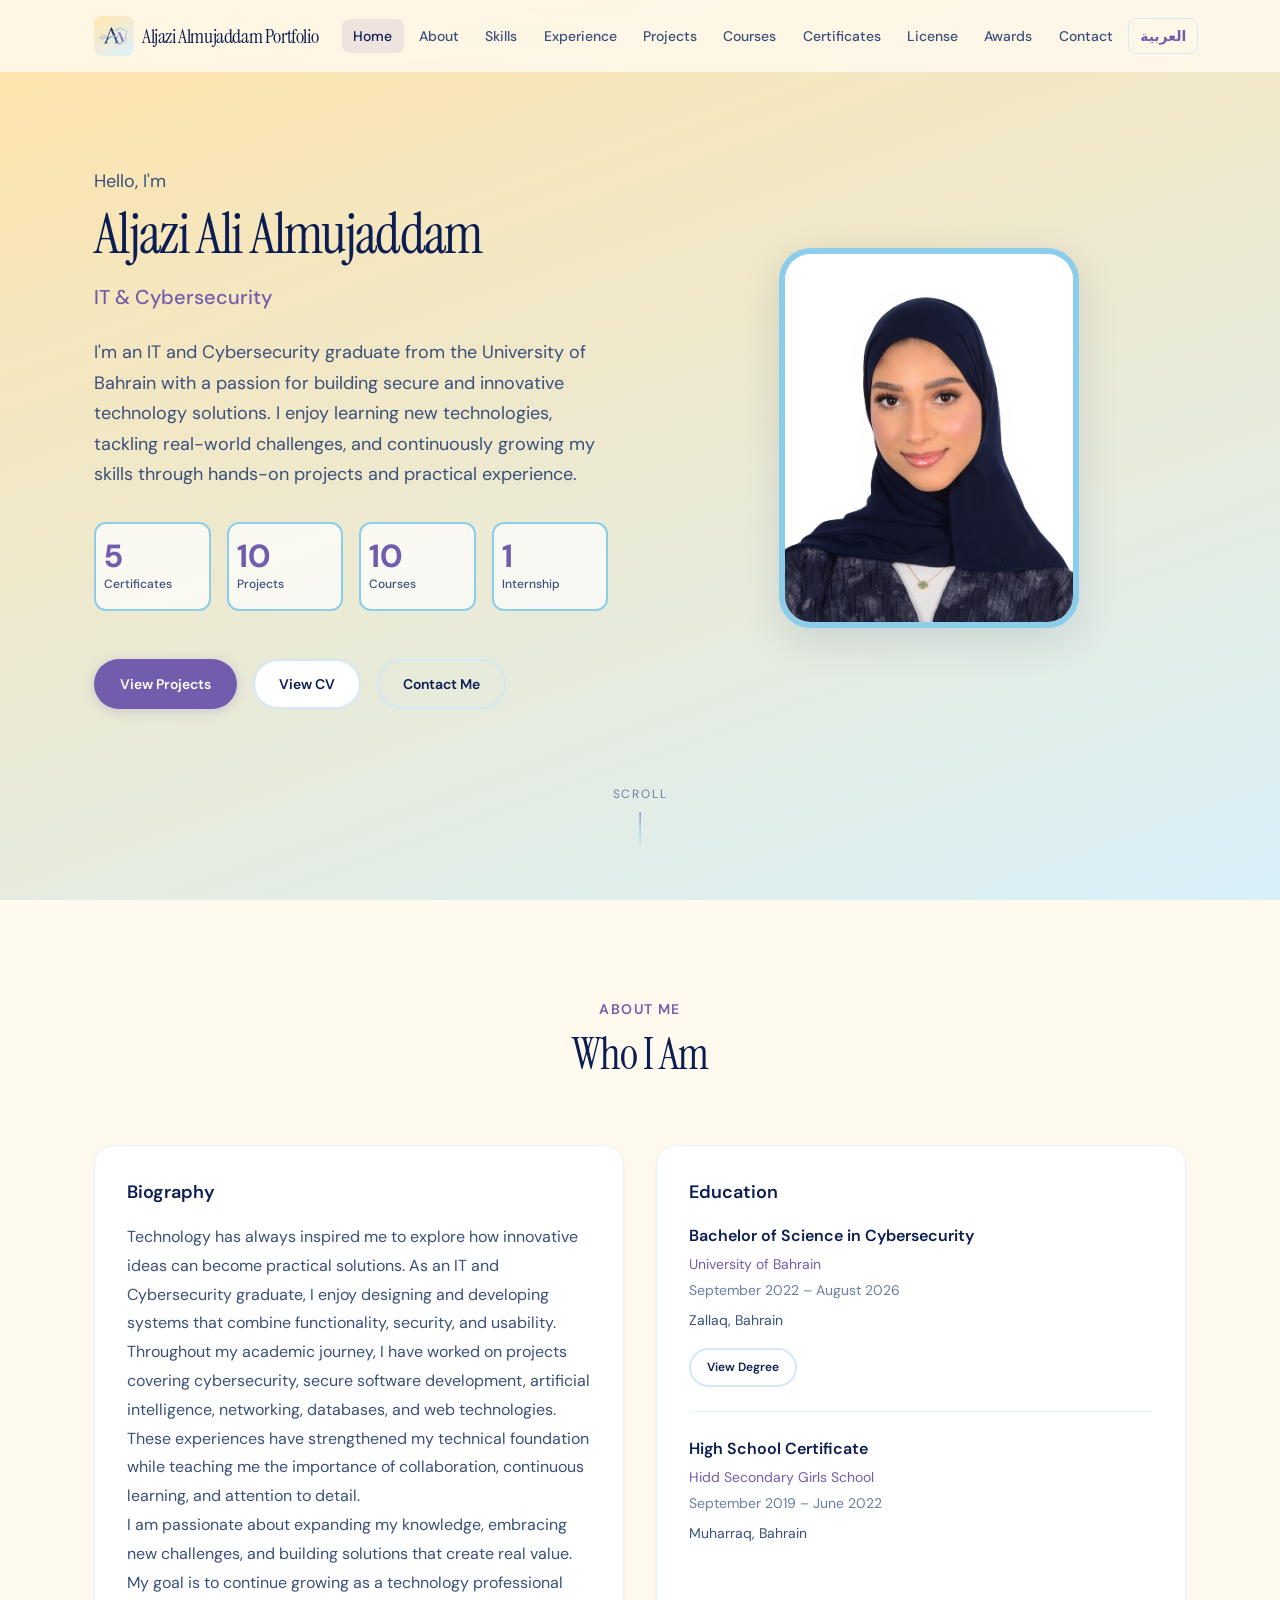
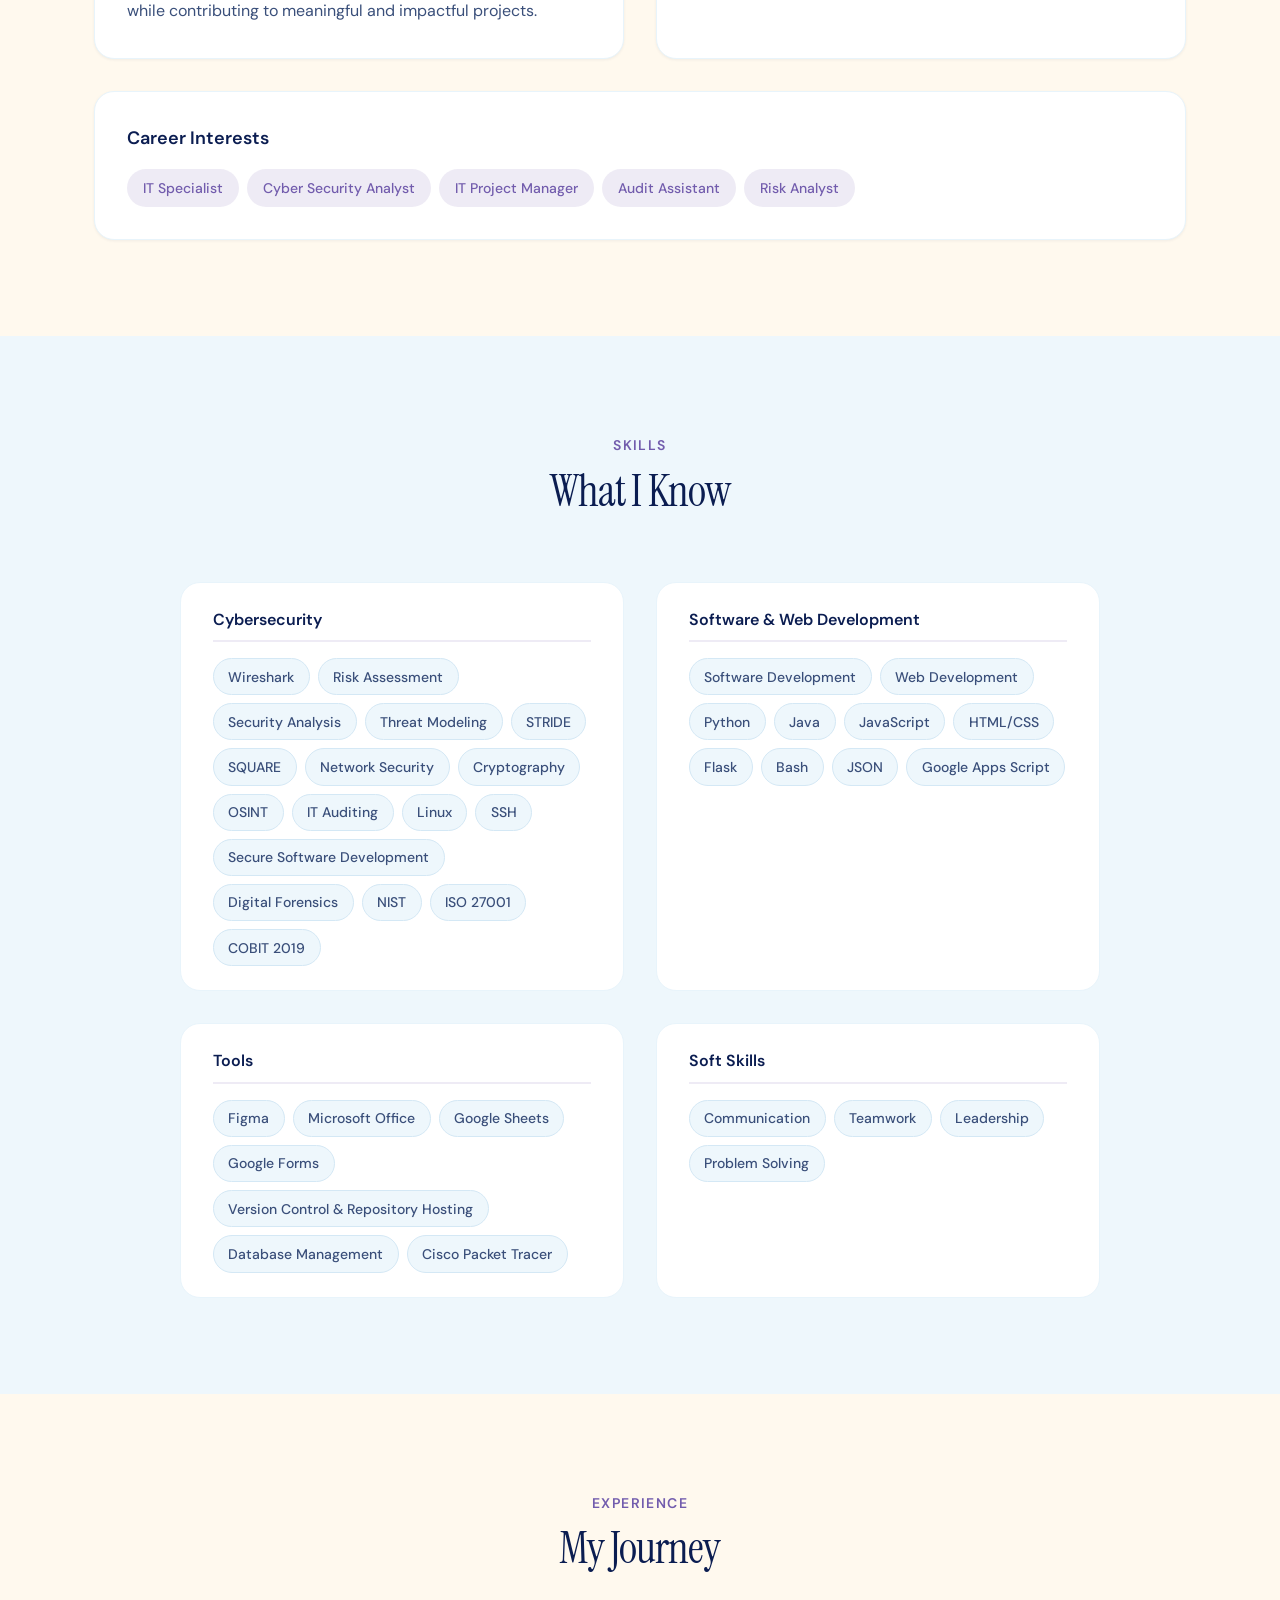
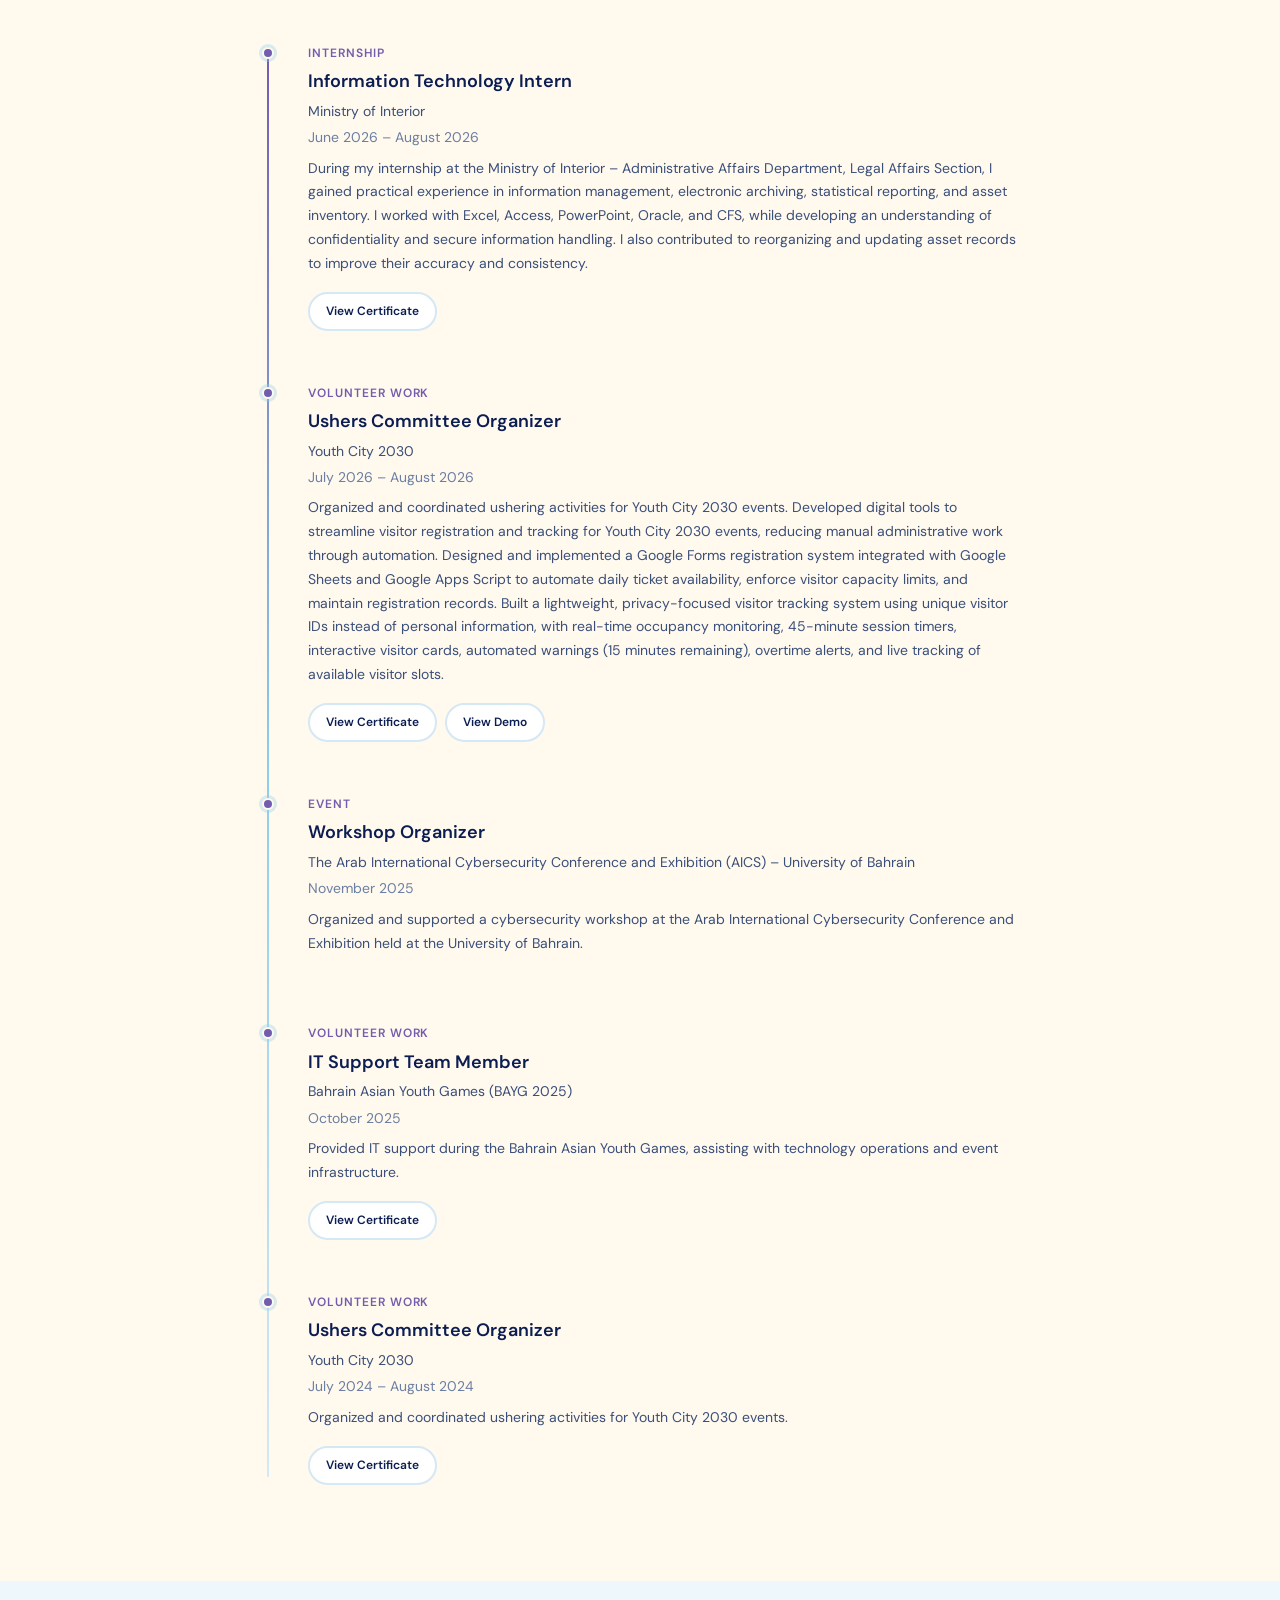
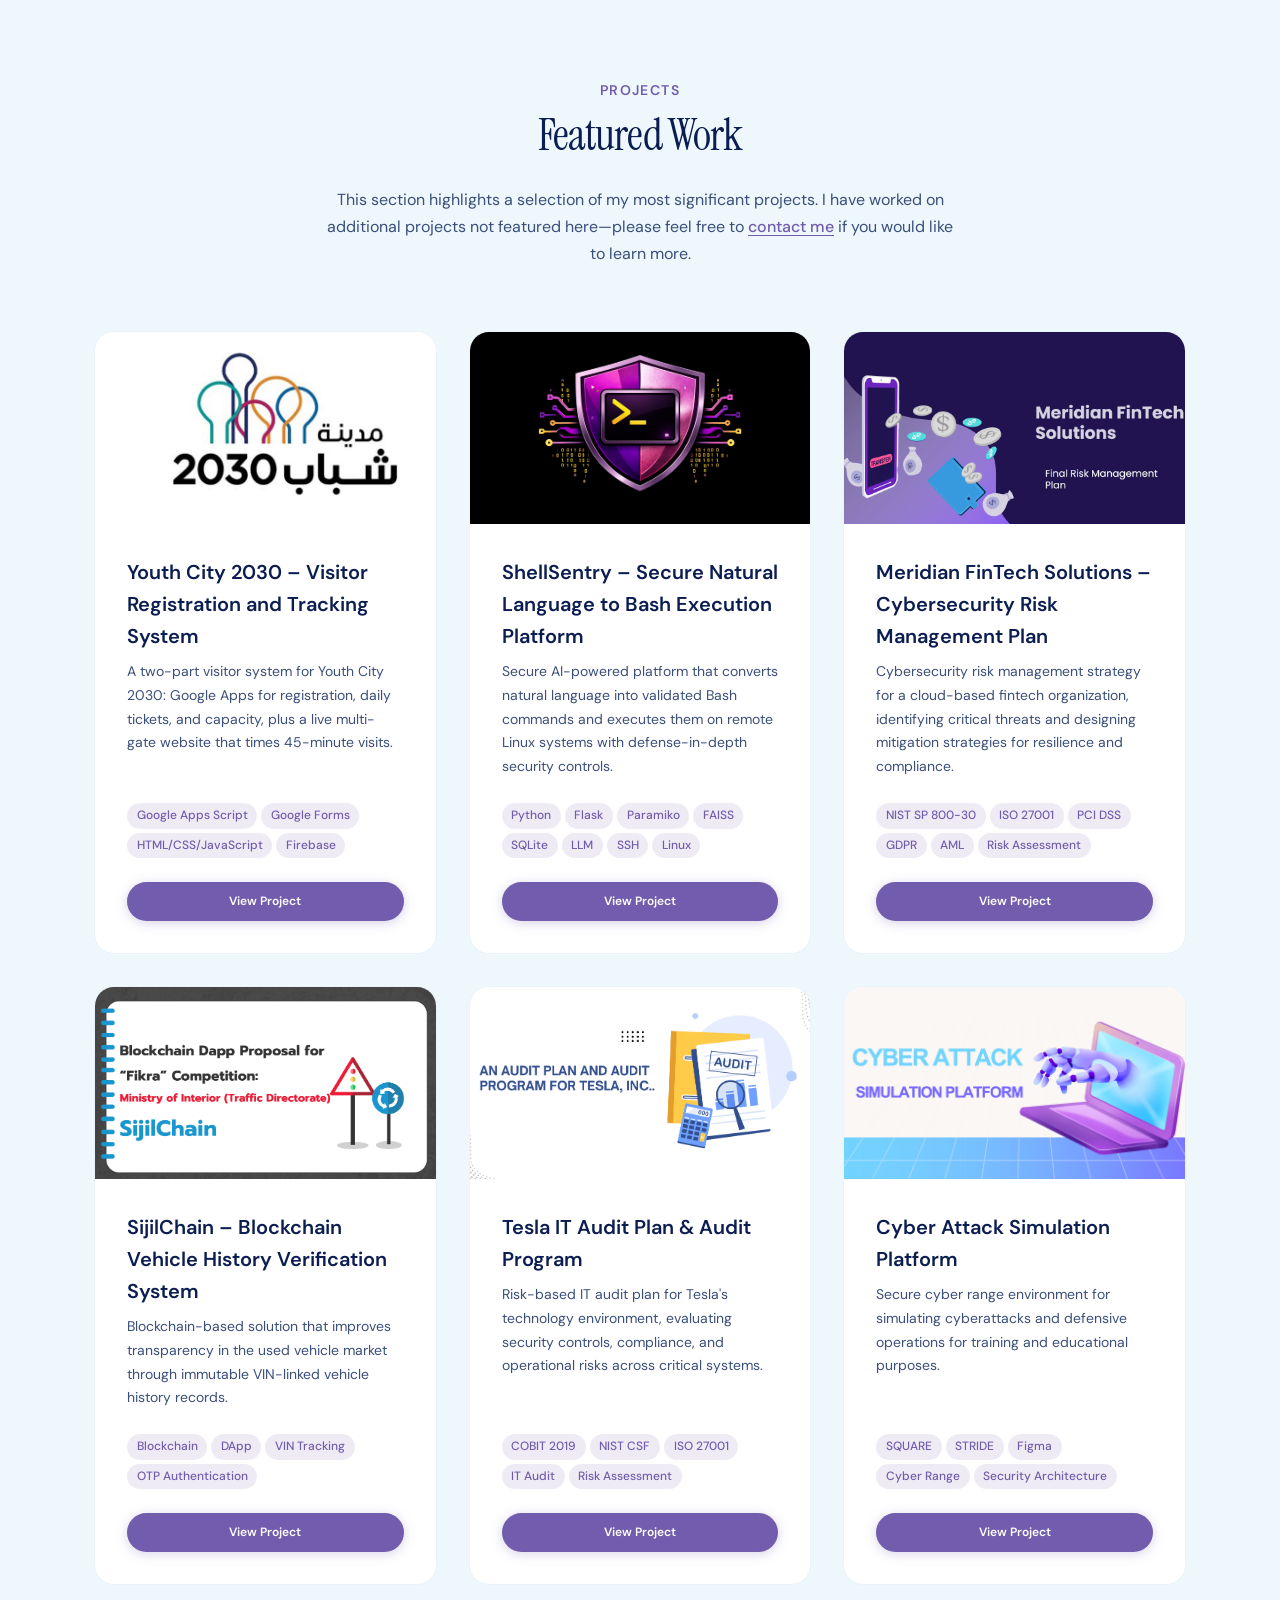
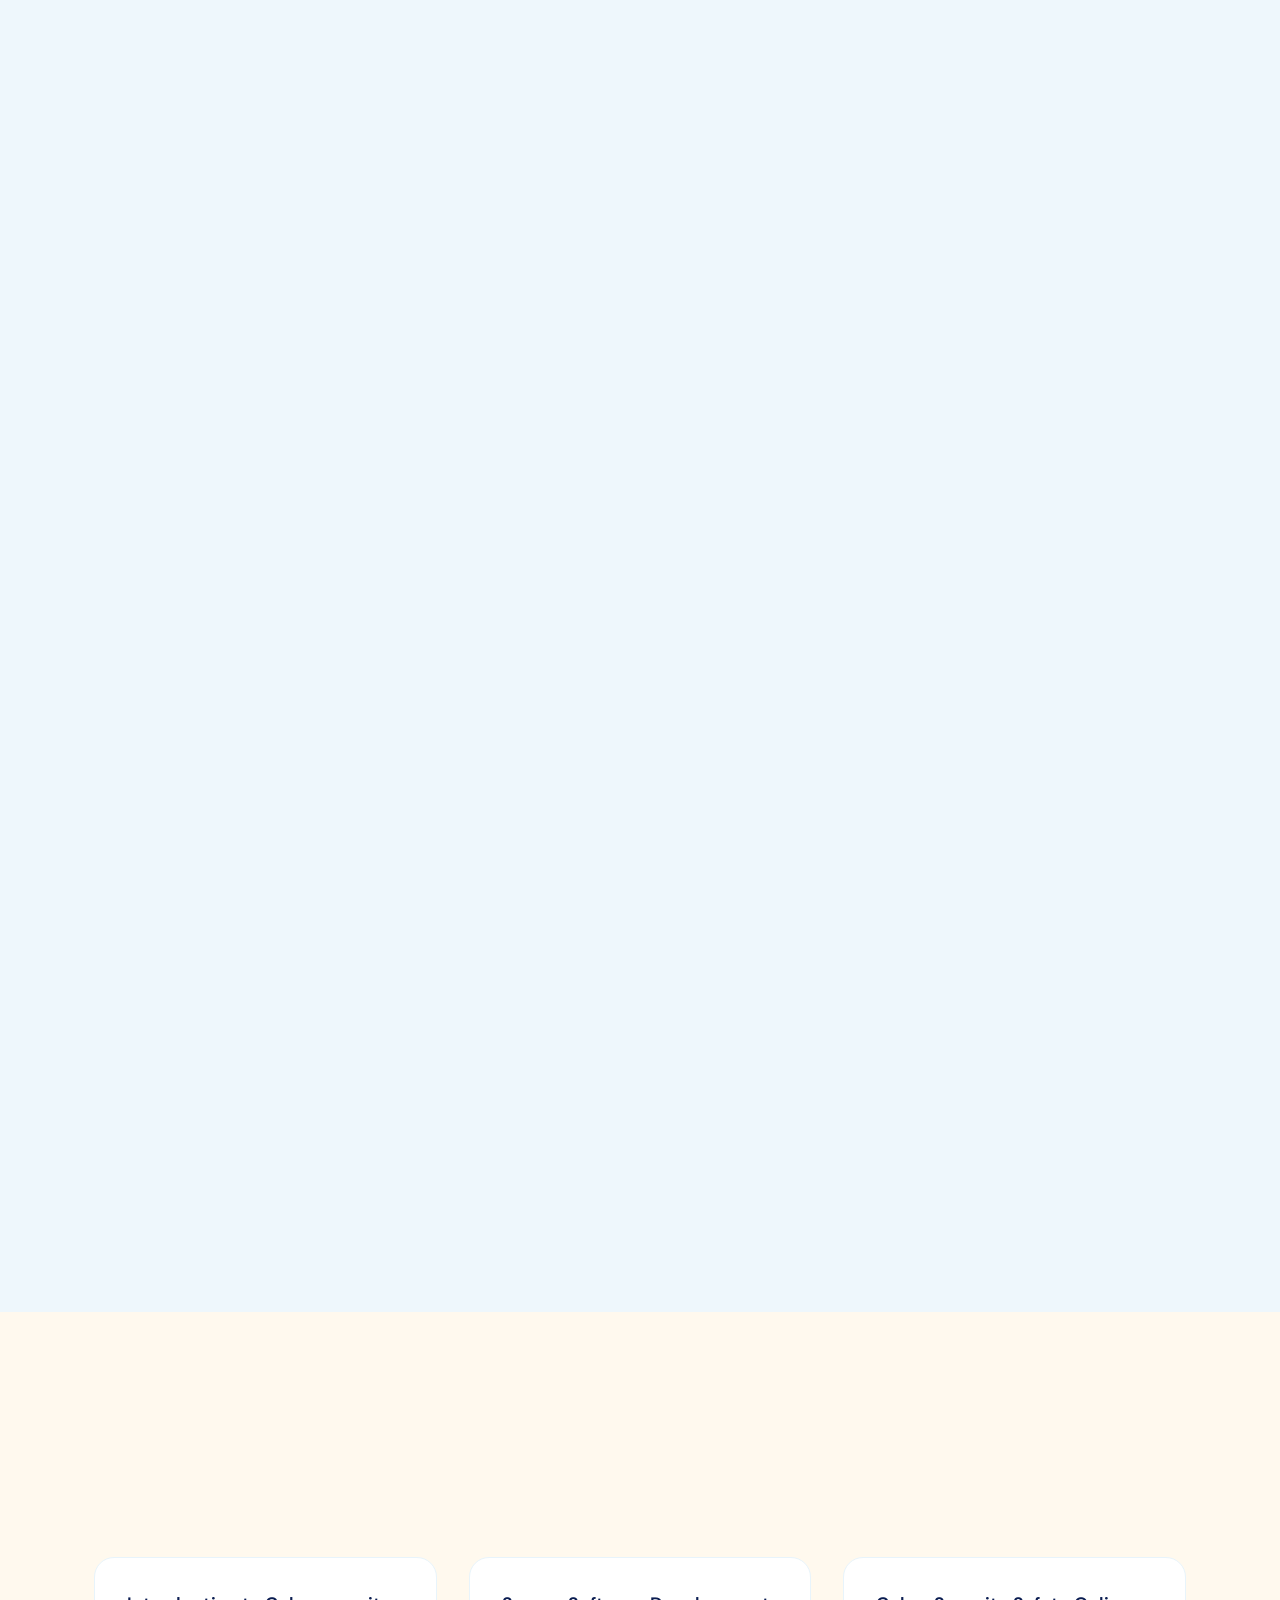
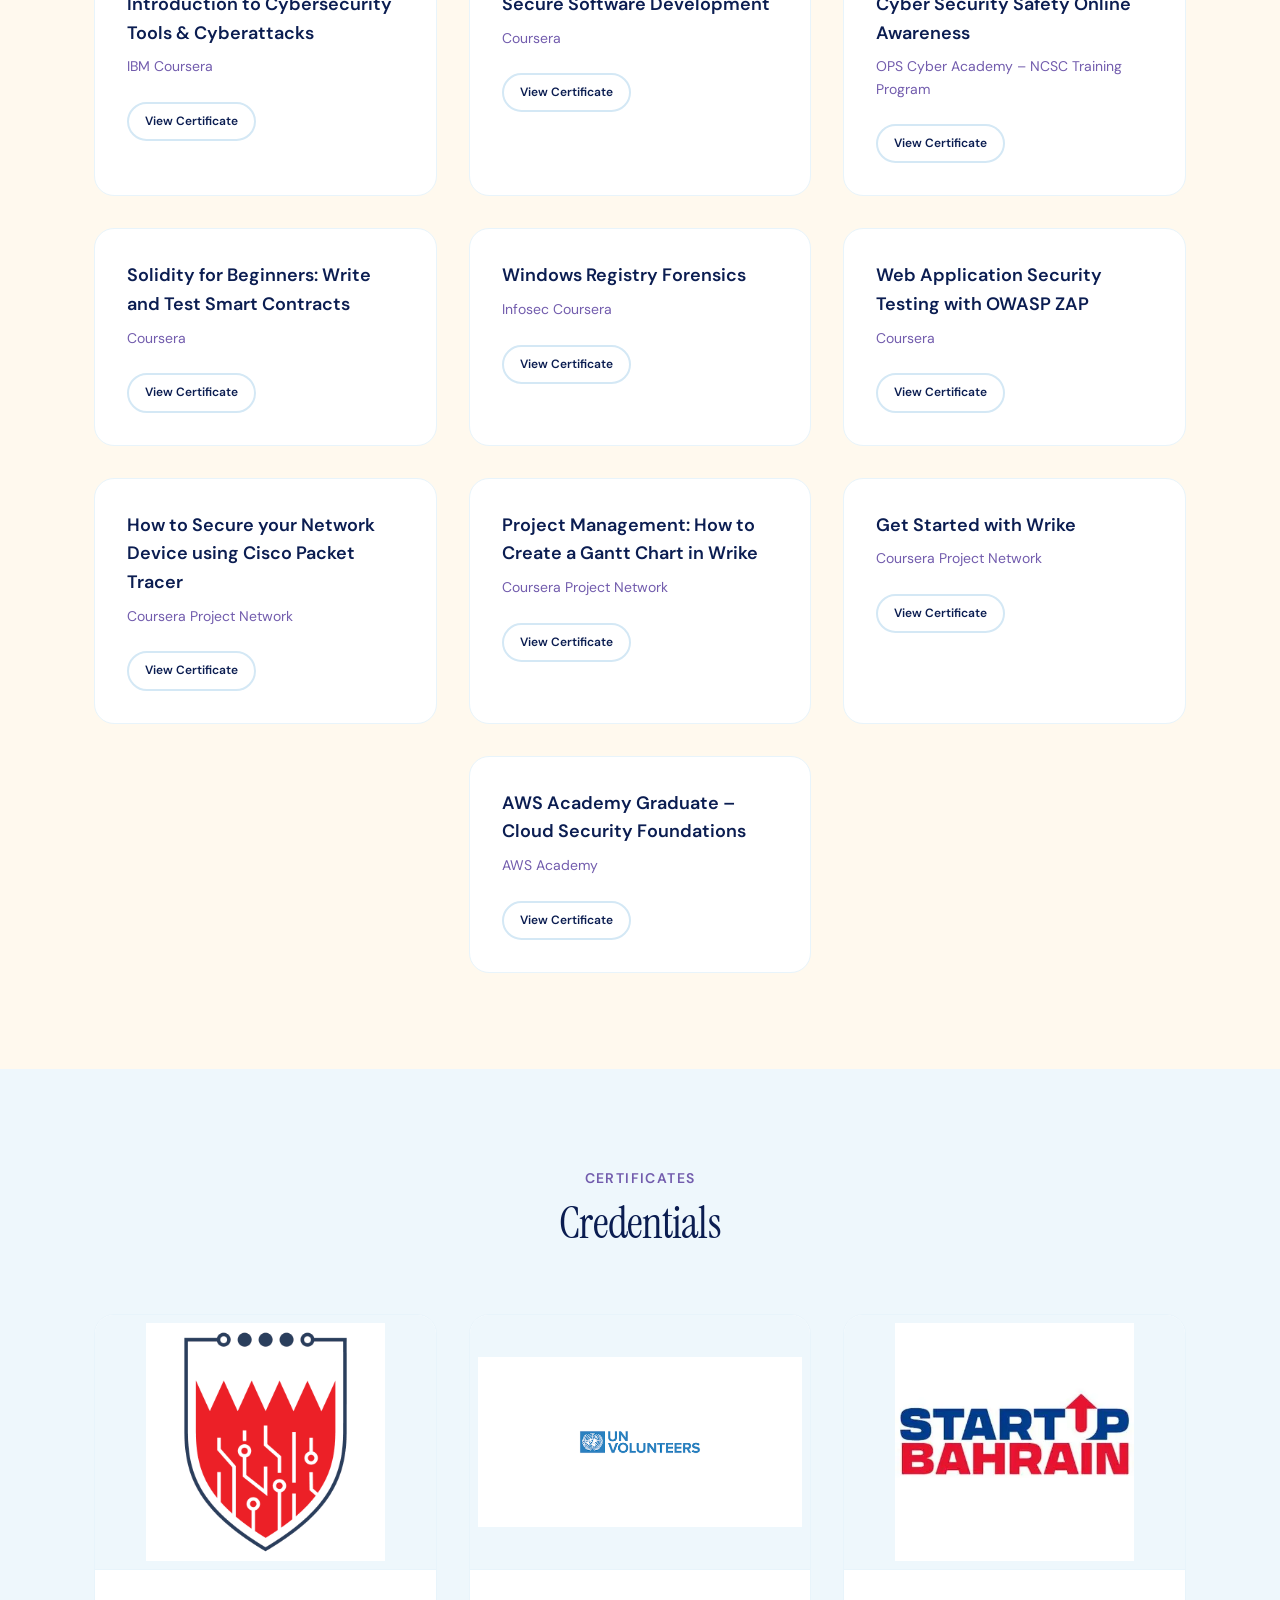
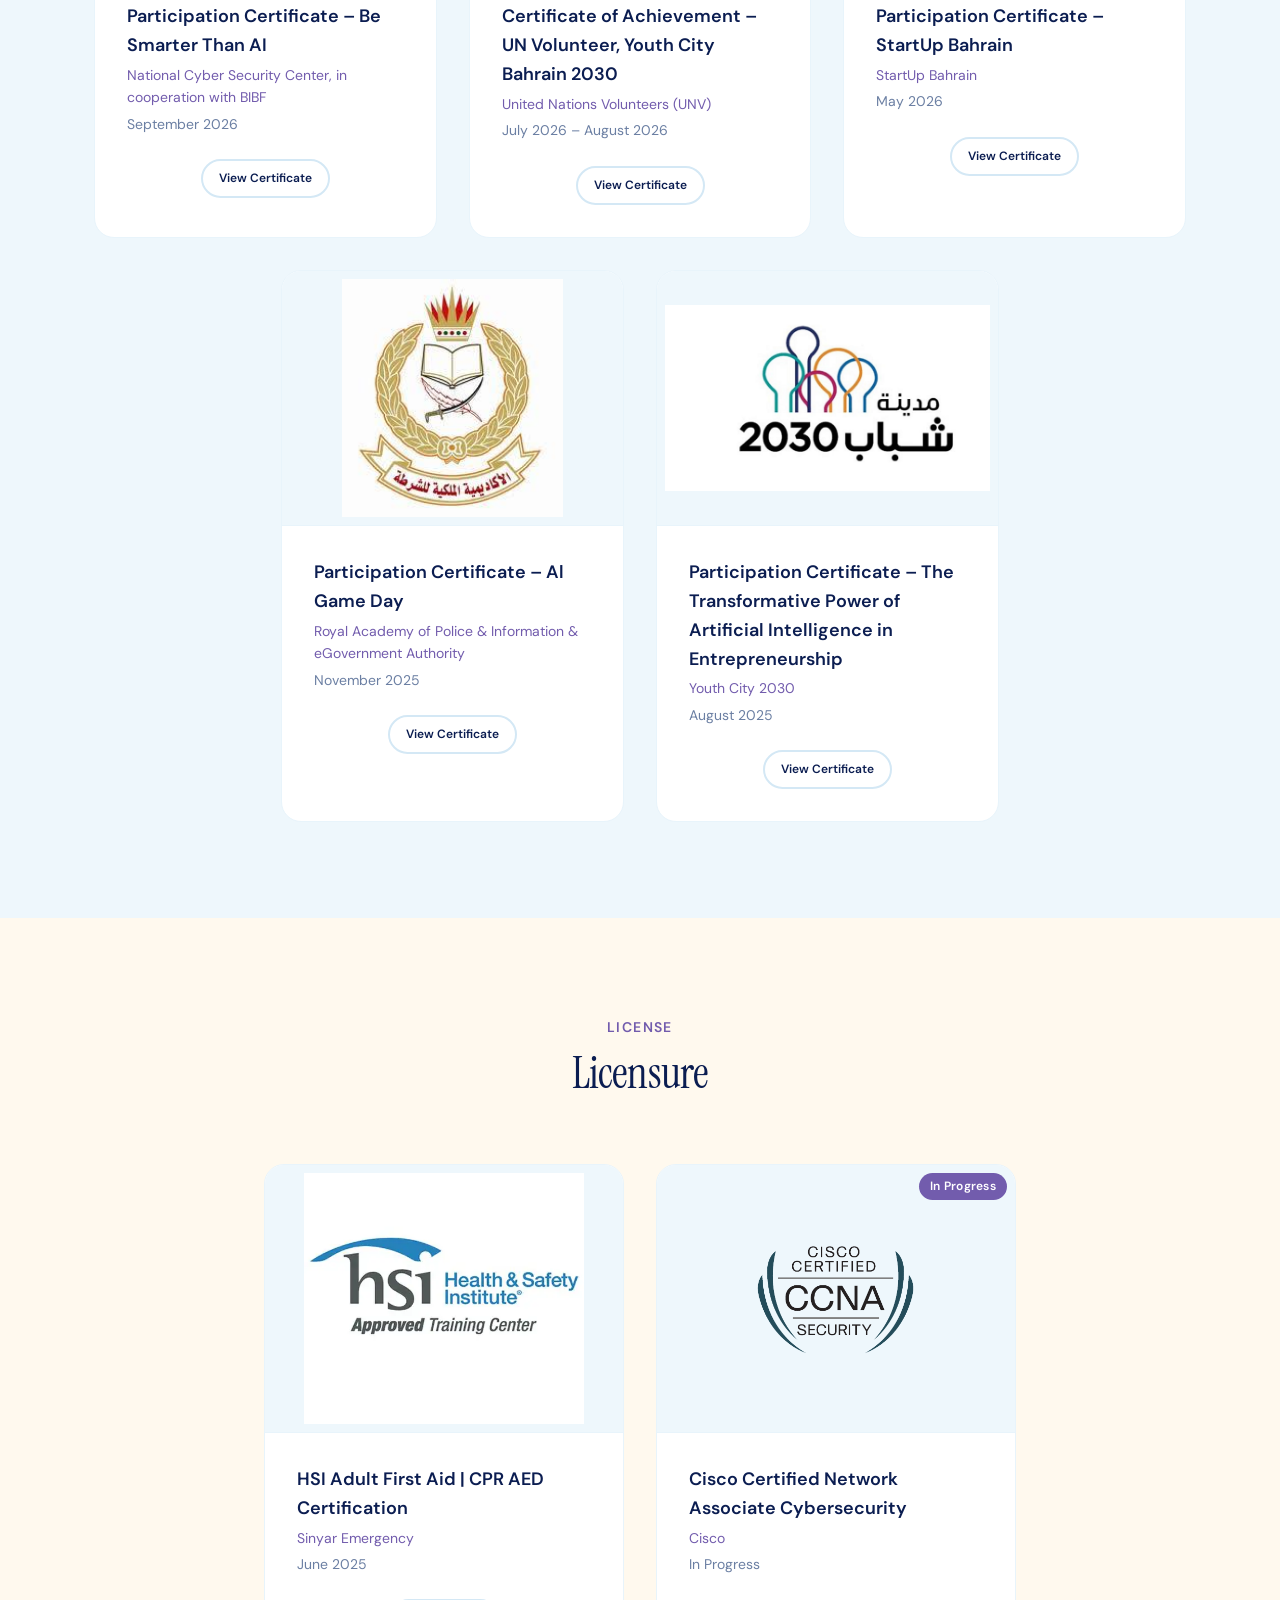
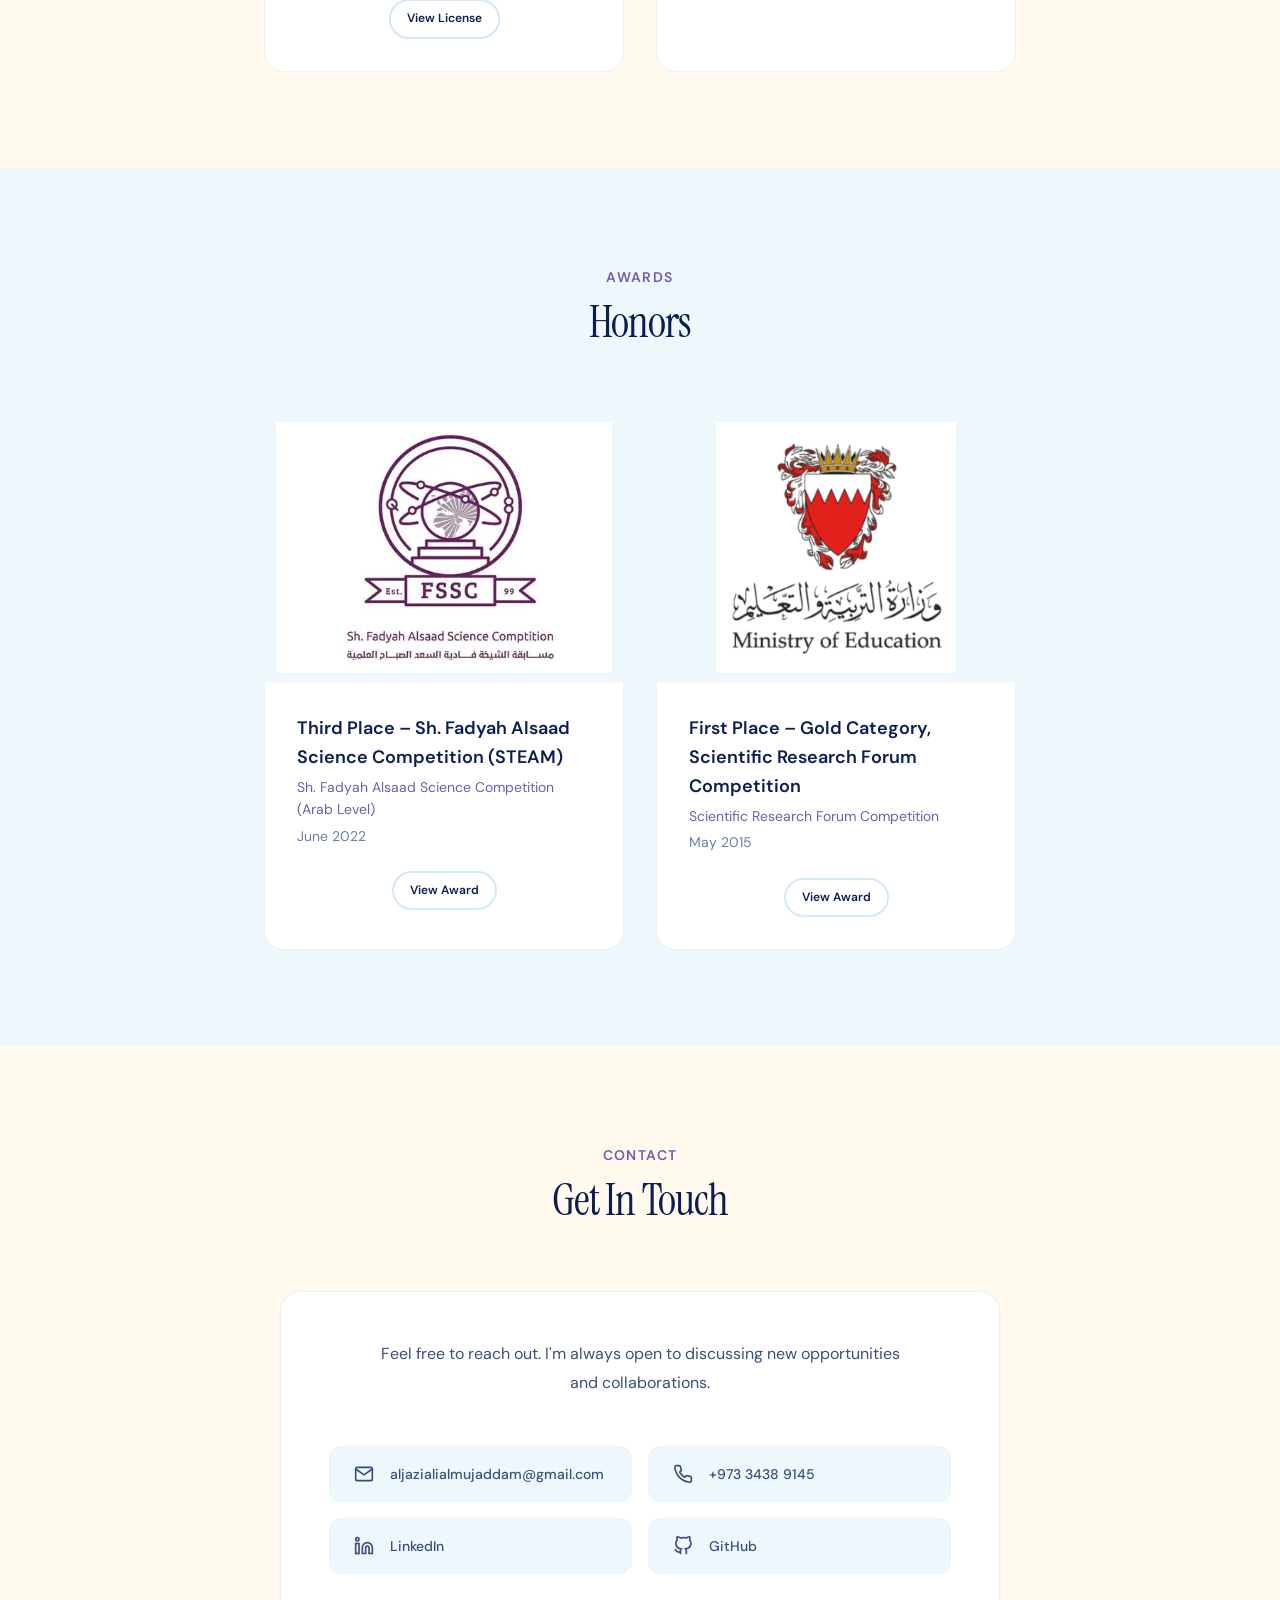
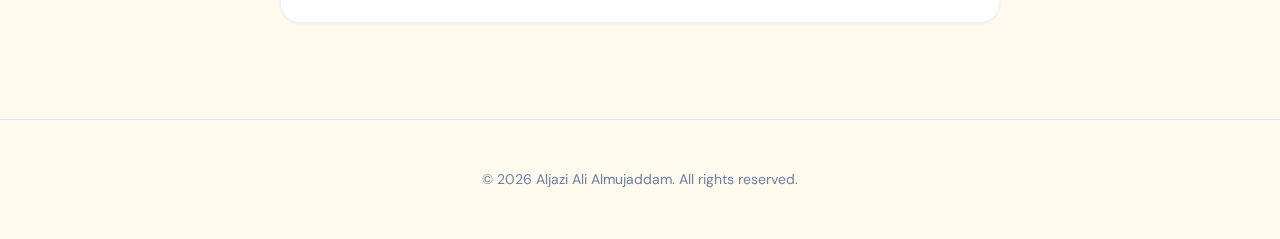
==== commit 3413d803: "Update portfolio certificates" ====
--- a/index.html
+++ b/index.html
@@ -17,7 +17,7 @@
       href="https://fonts.googleapis.com/css2?family=DM+Sans:ital,opsz,wght@0,9..40,300;0,9..40,400;0,9..40,500;0,9..40,600;0,9..40,700;1,9..40,400&family=IBM+Plex+Sans+Arabic:wght@300;400;500;600;700&family=Instrument+Serif:ital@0;1&display=swap"
       rel="stylesheet"
     />
-    <link rel="stylesheet" href="css/styles.css?v=skills3" />
+    <link rel="stylesheet" href="css/styles.css?v=besmart3" />
   </head>
   <body>
     <!-- Skip link for accessibility -->
@@ -232,7 +232,7 @@
       </div>
     </footer>
 
-    <script src="js/data.js?v=skills3"></script>
-    <script src="js/main.js?v=skills3"></script>
+    <script src="js/data.js?v=besmart3"></script>
+    <script src="js/main.js?v=besmart3"></script>
   </body>
 </html>
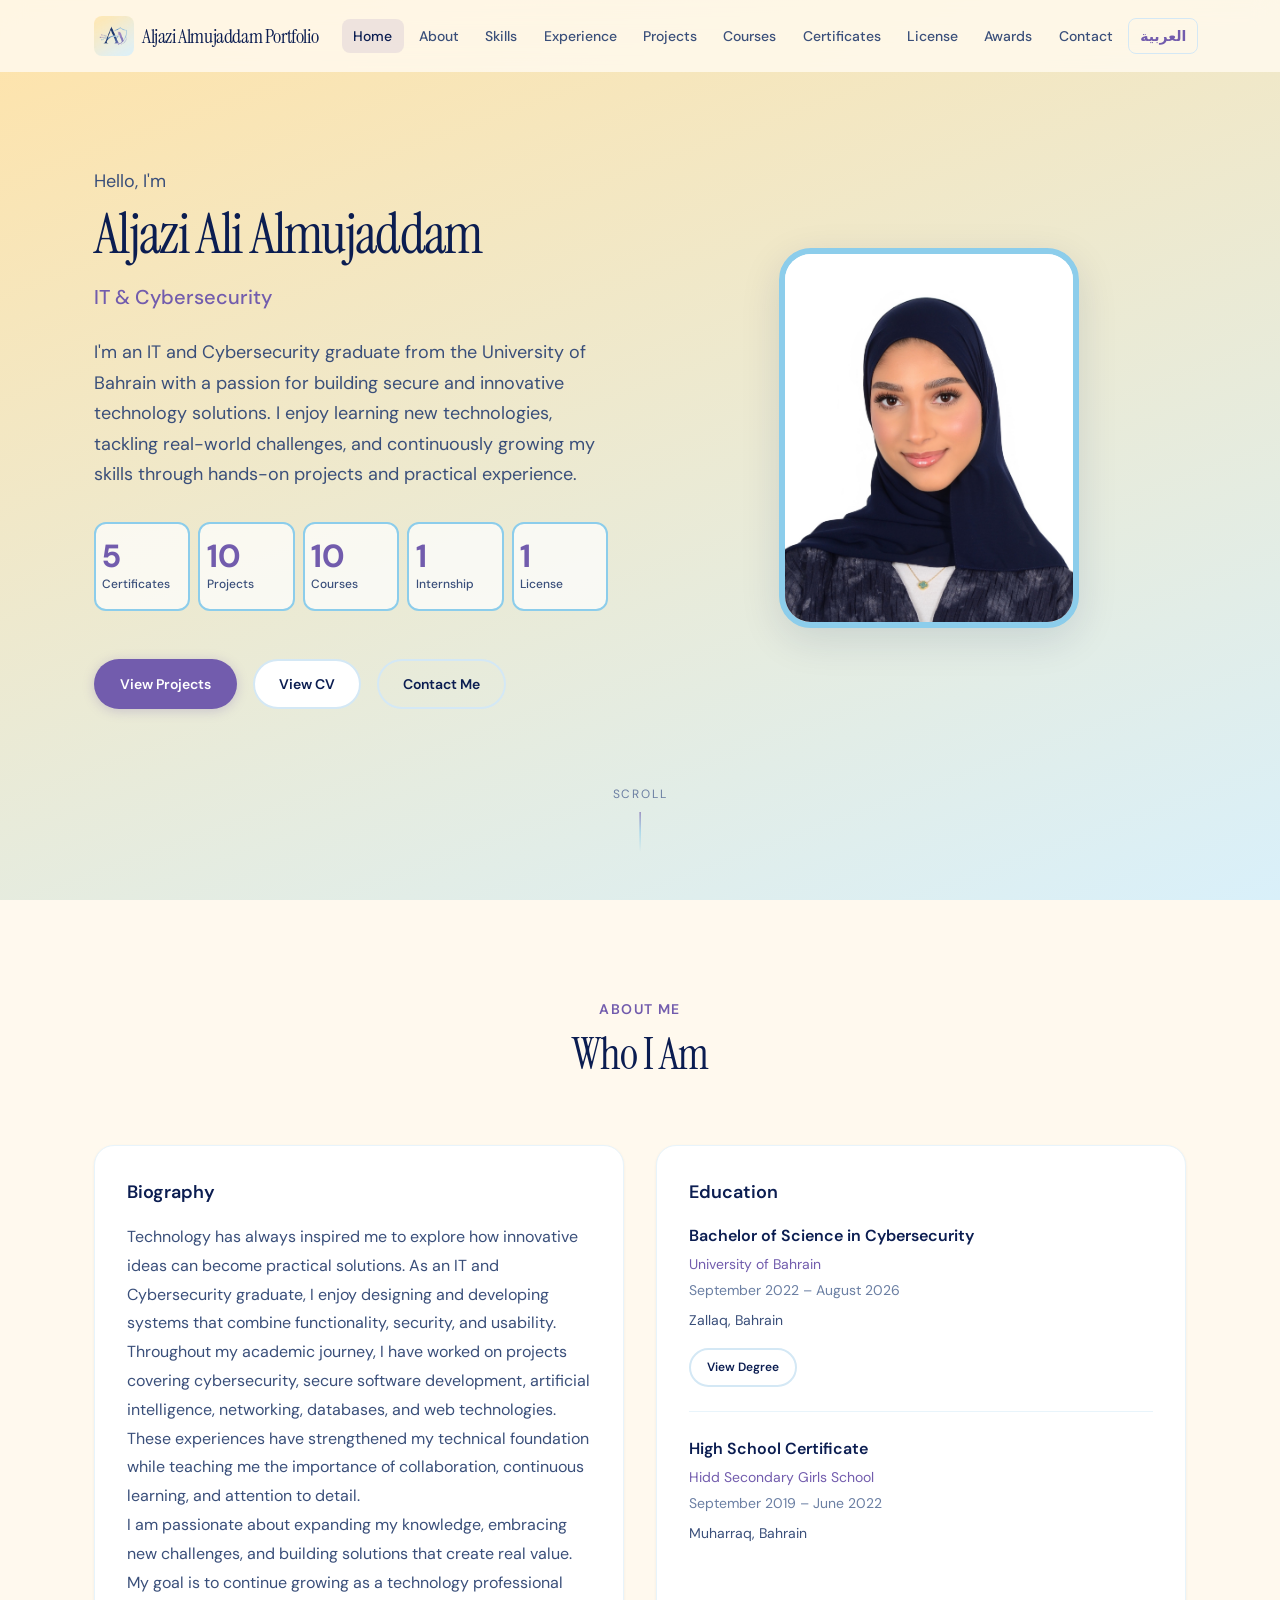
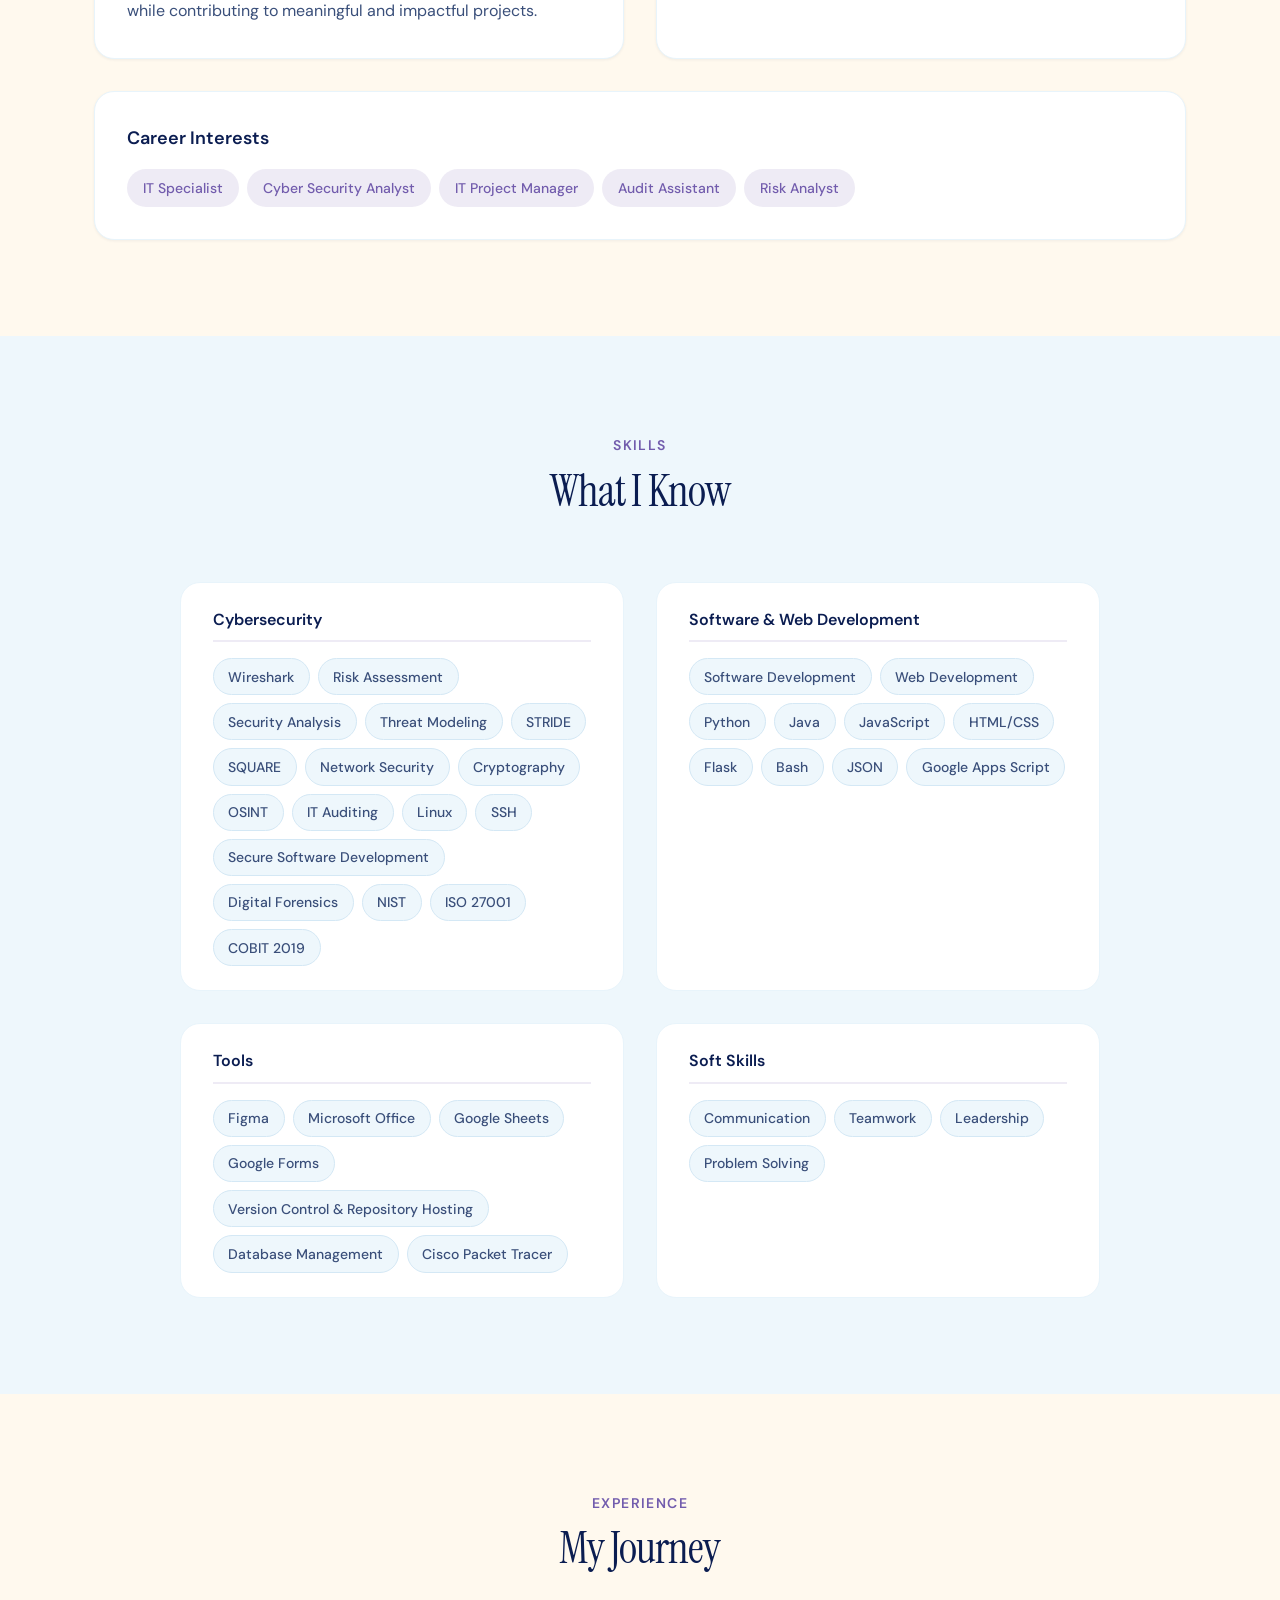
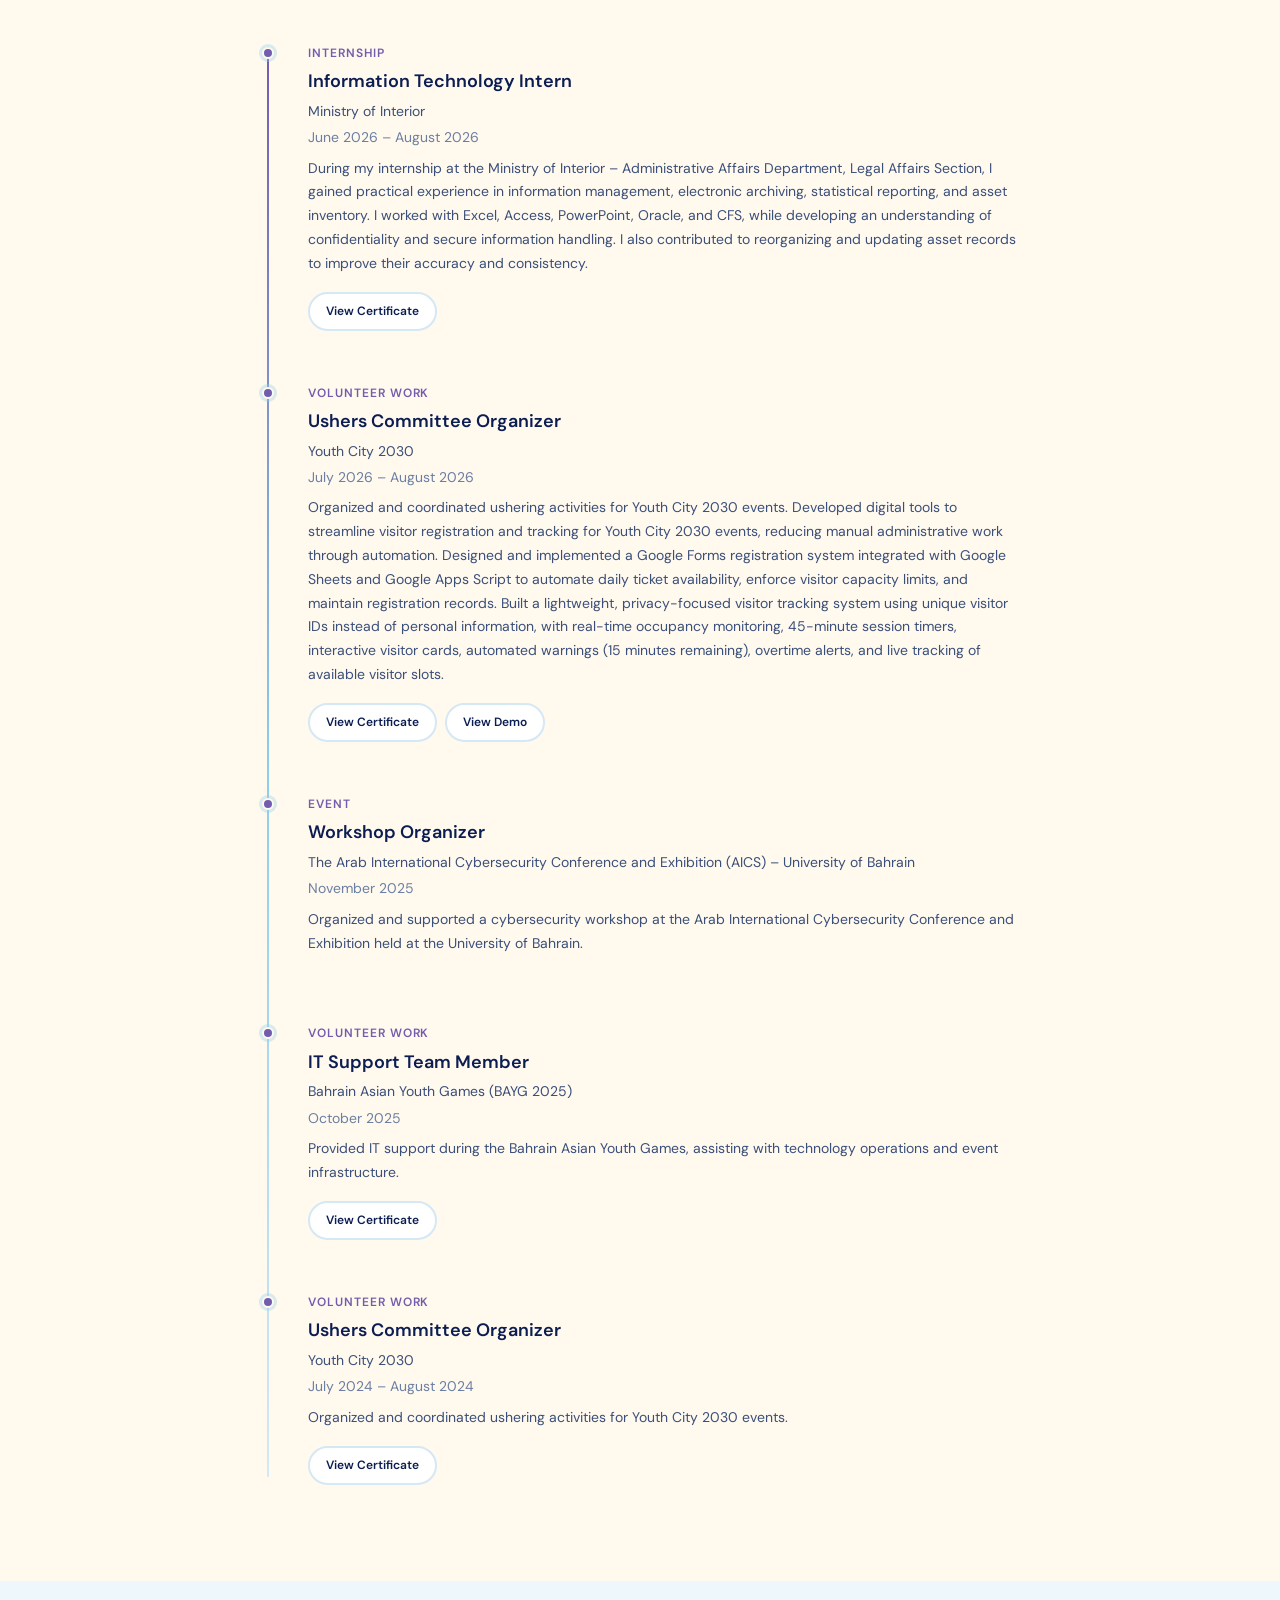
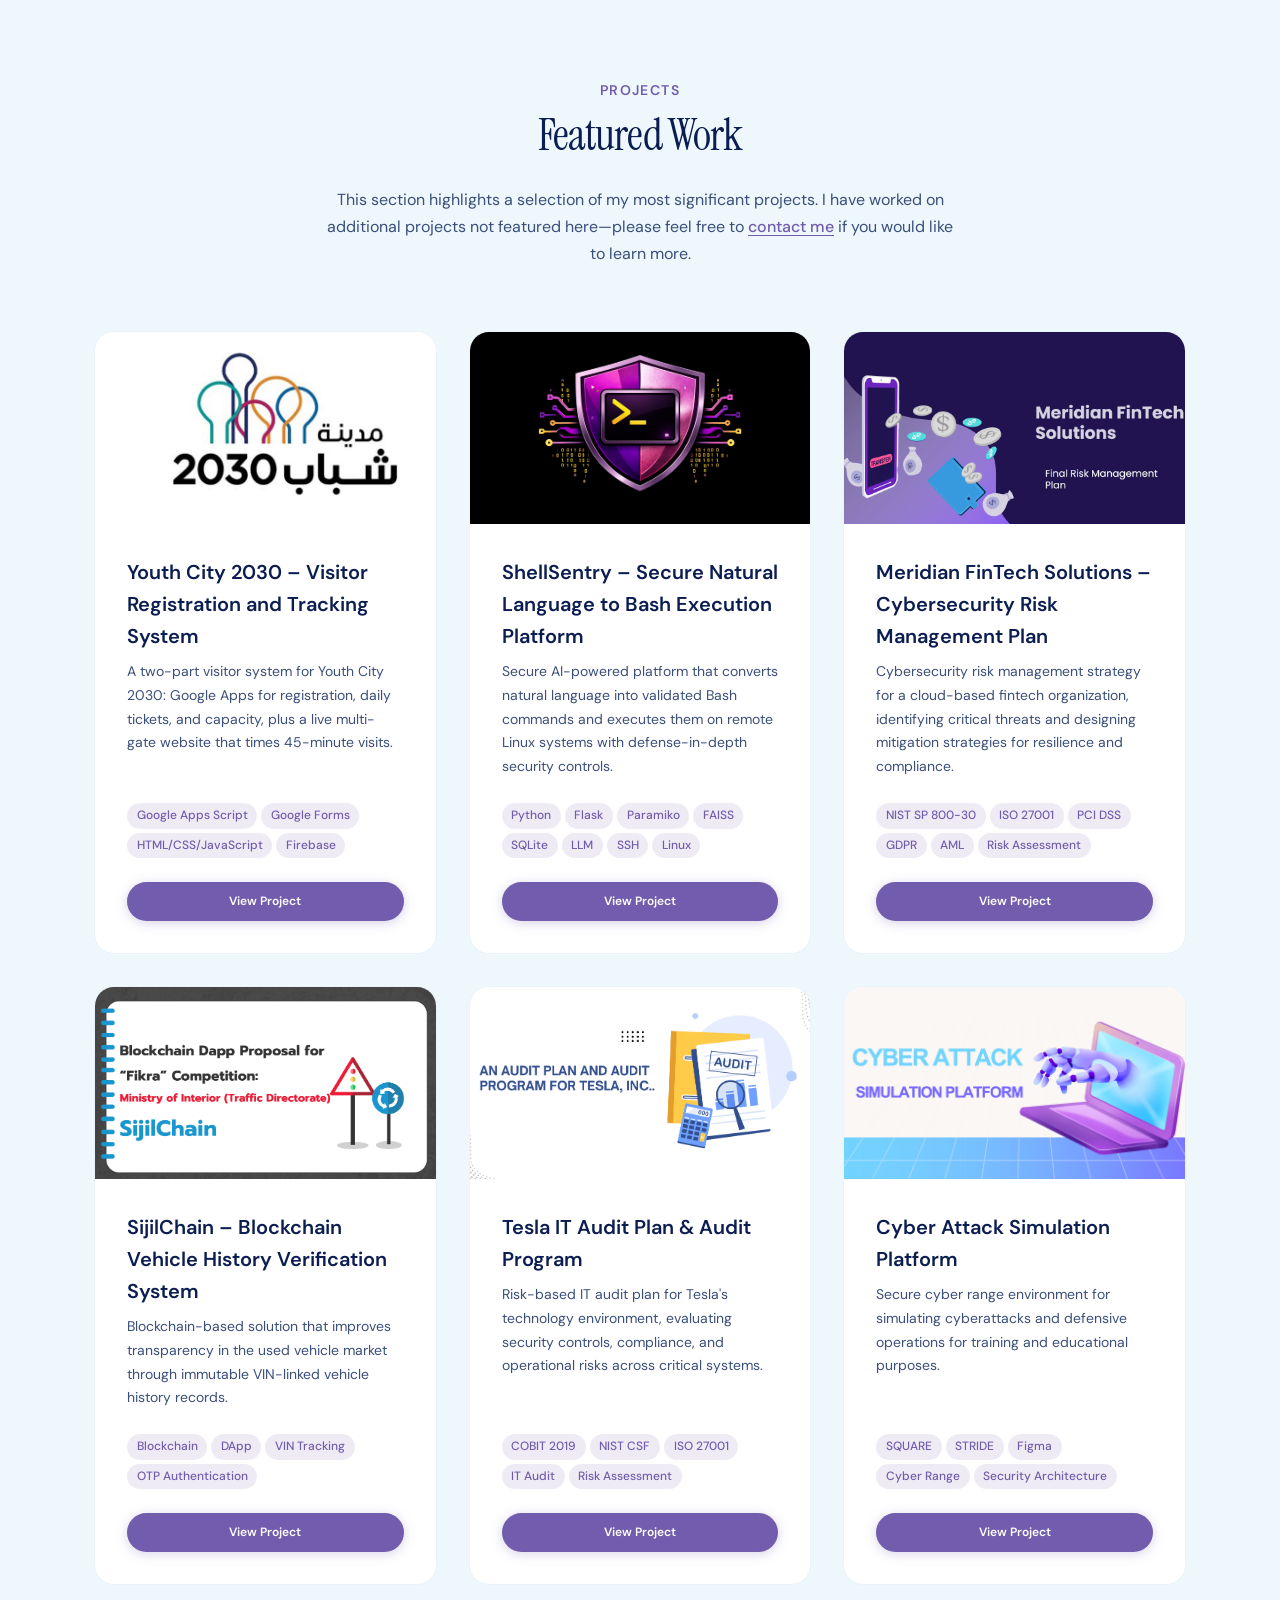
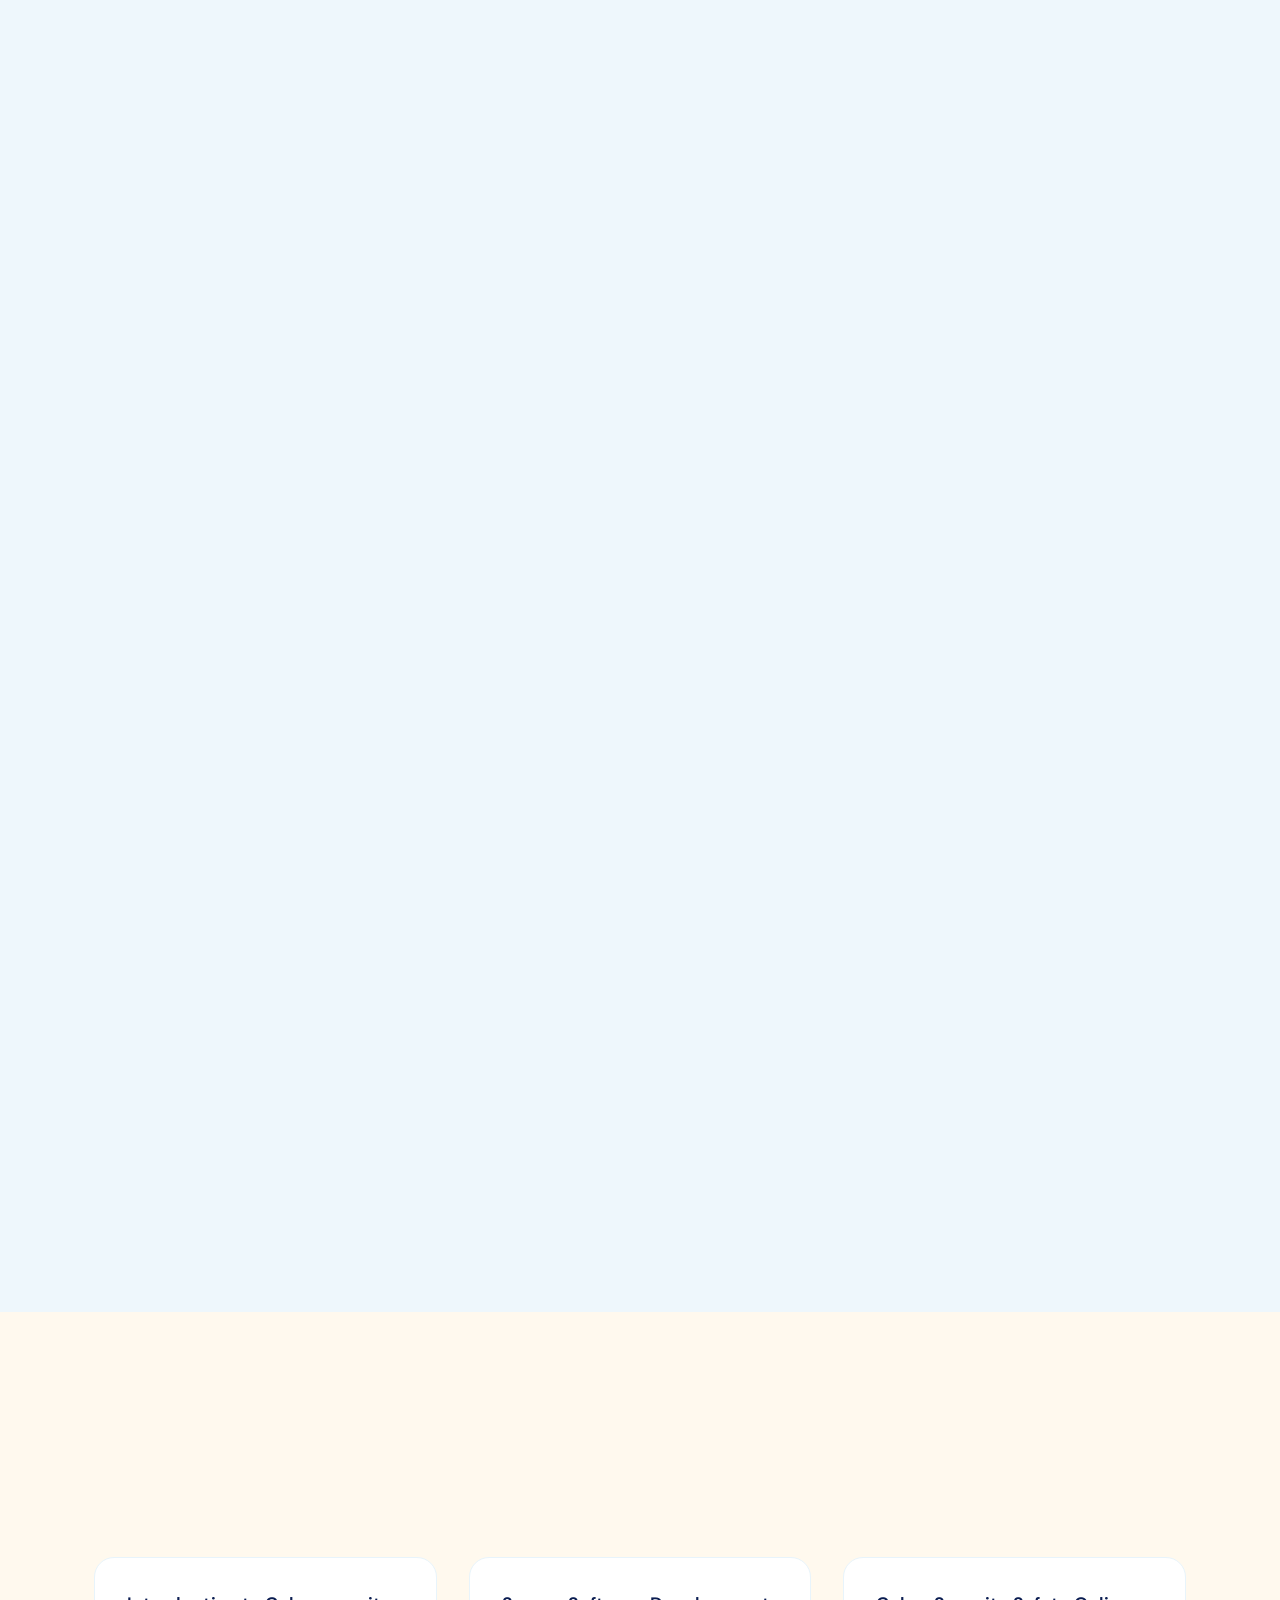
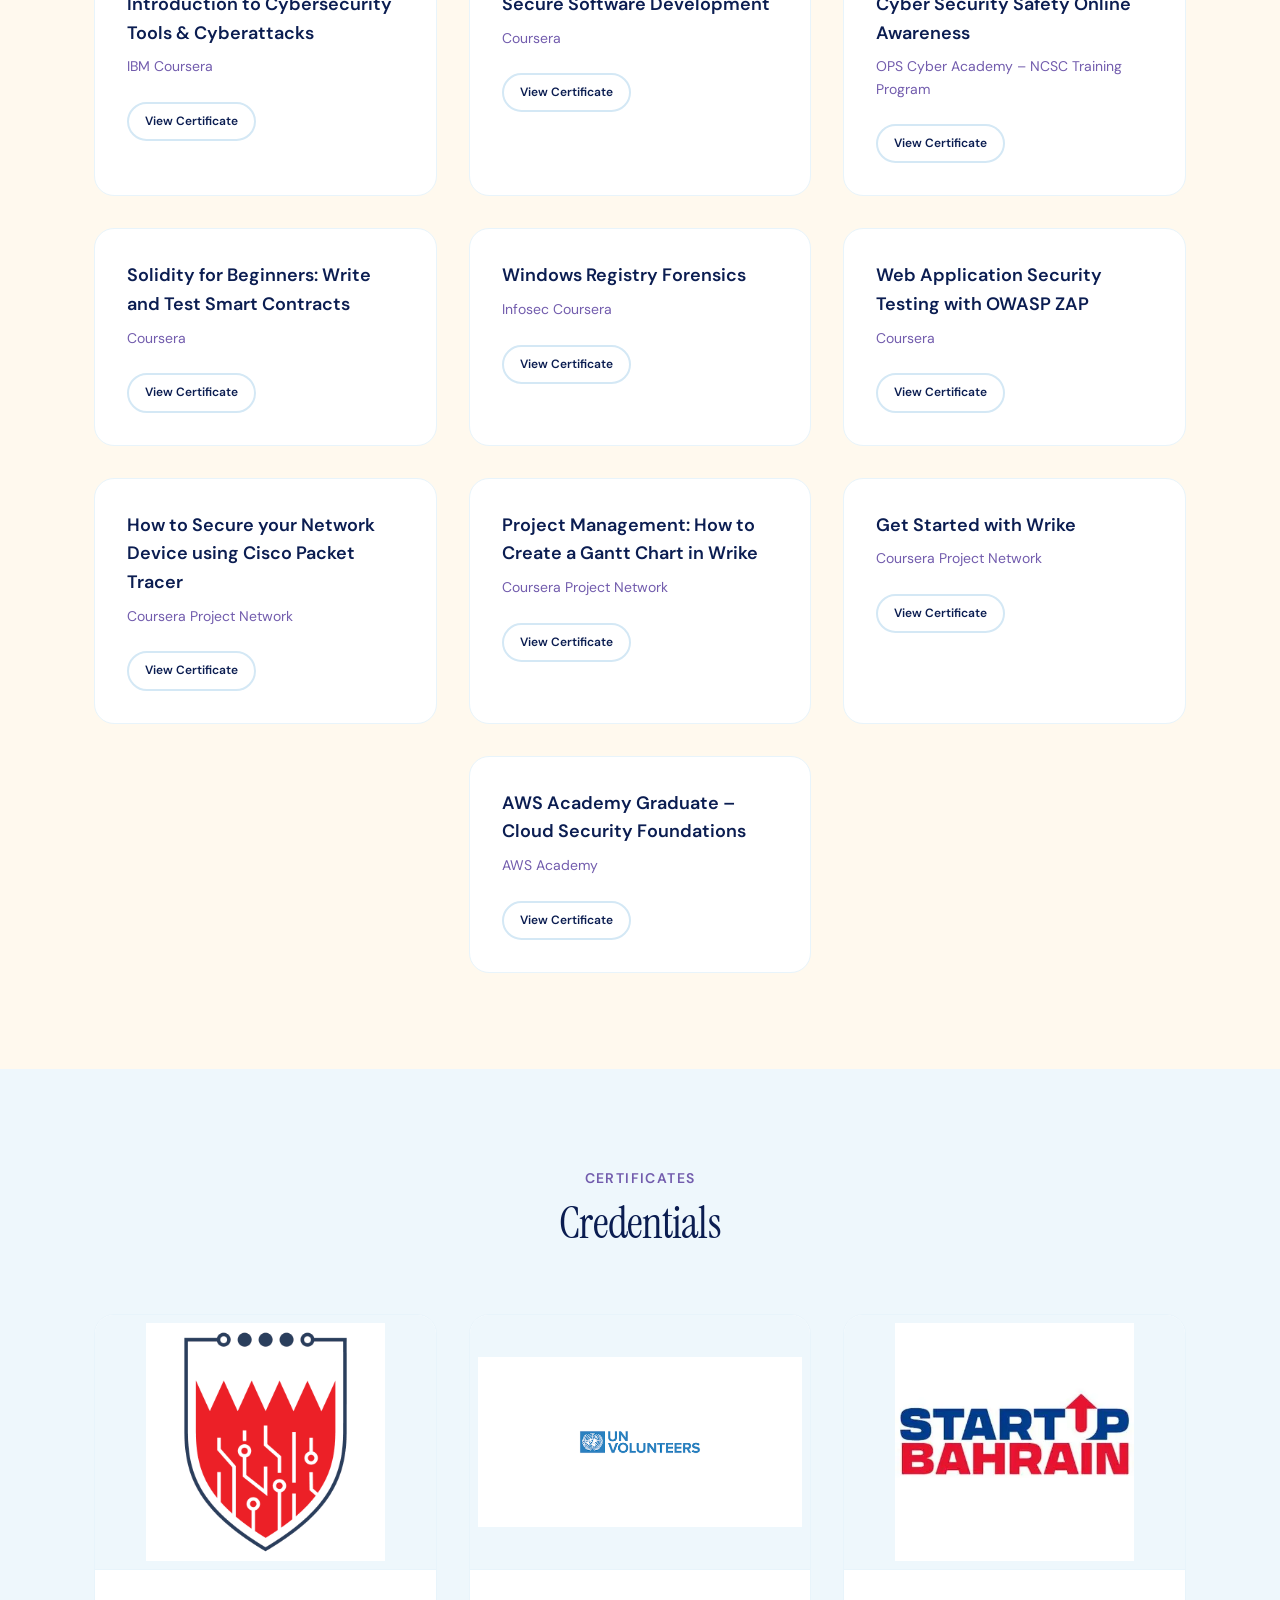
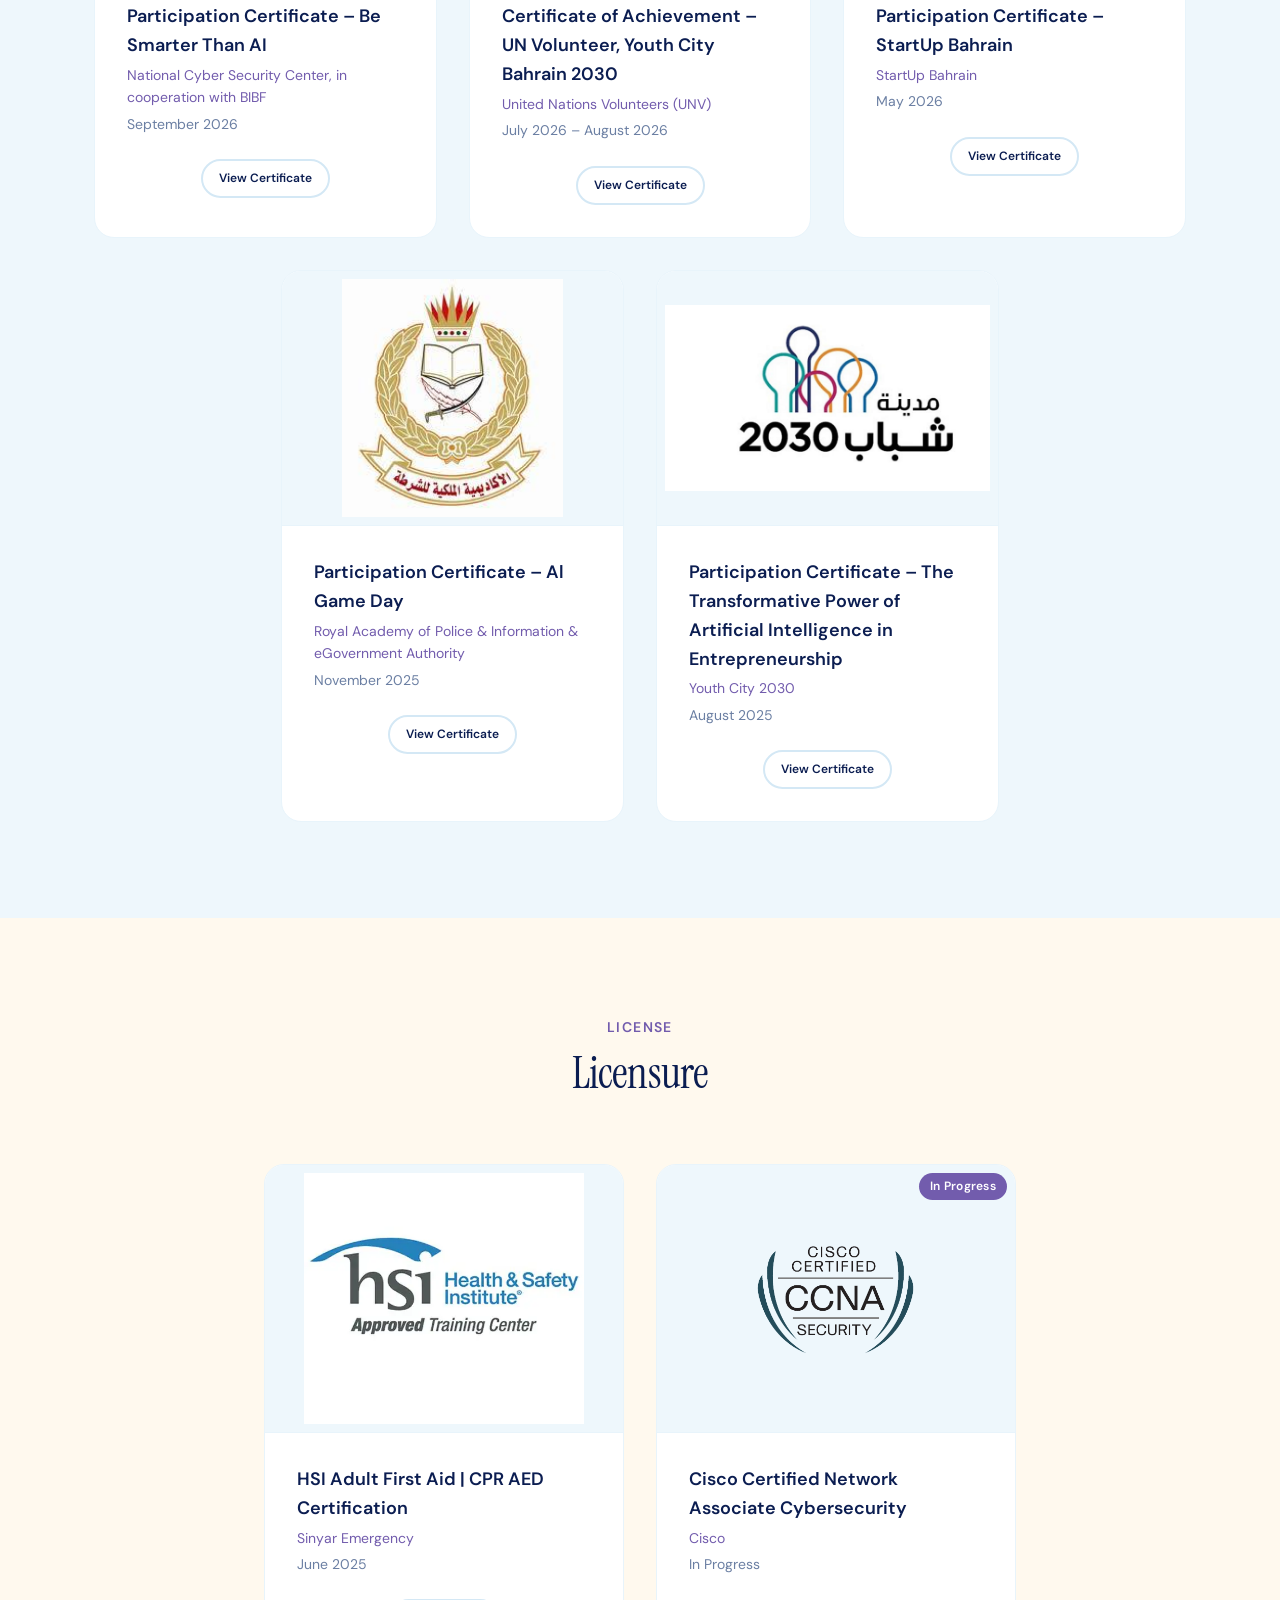
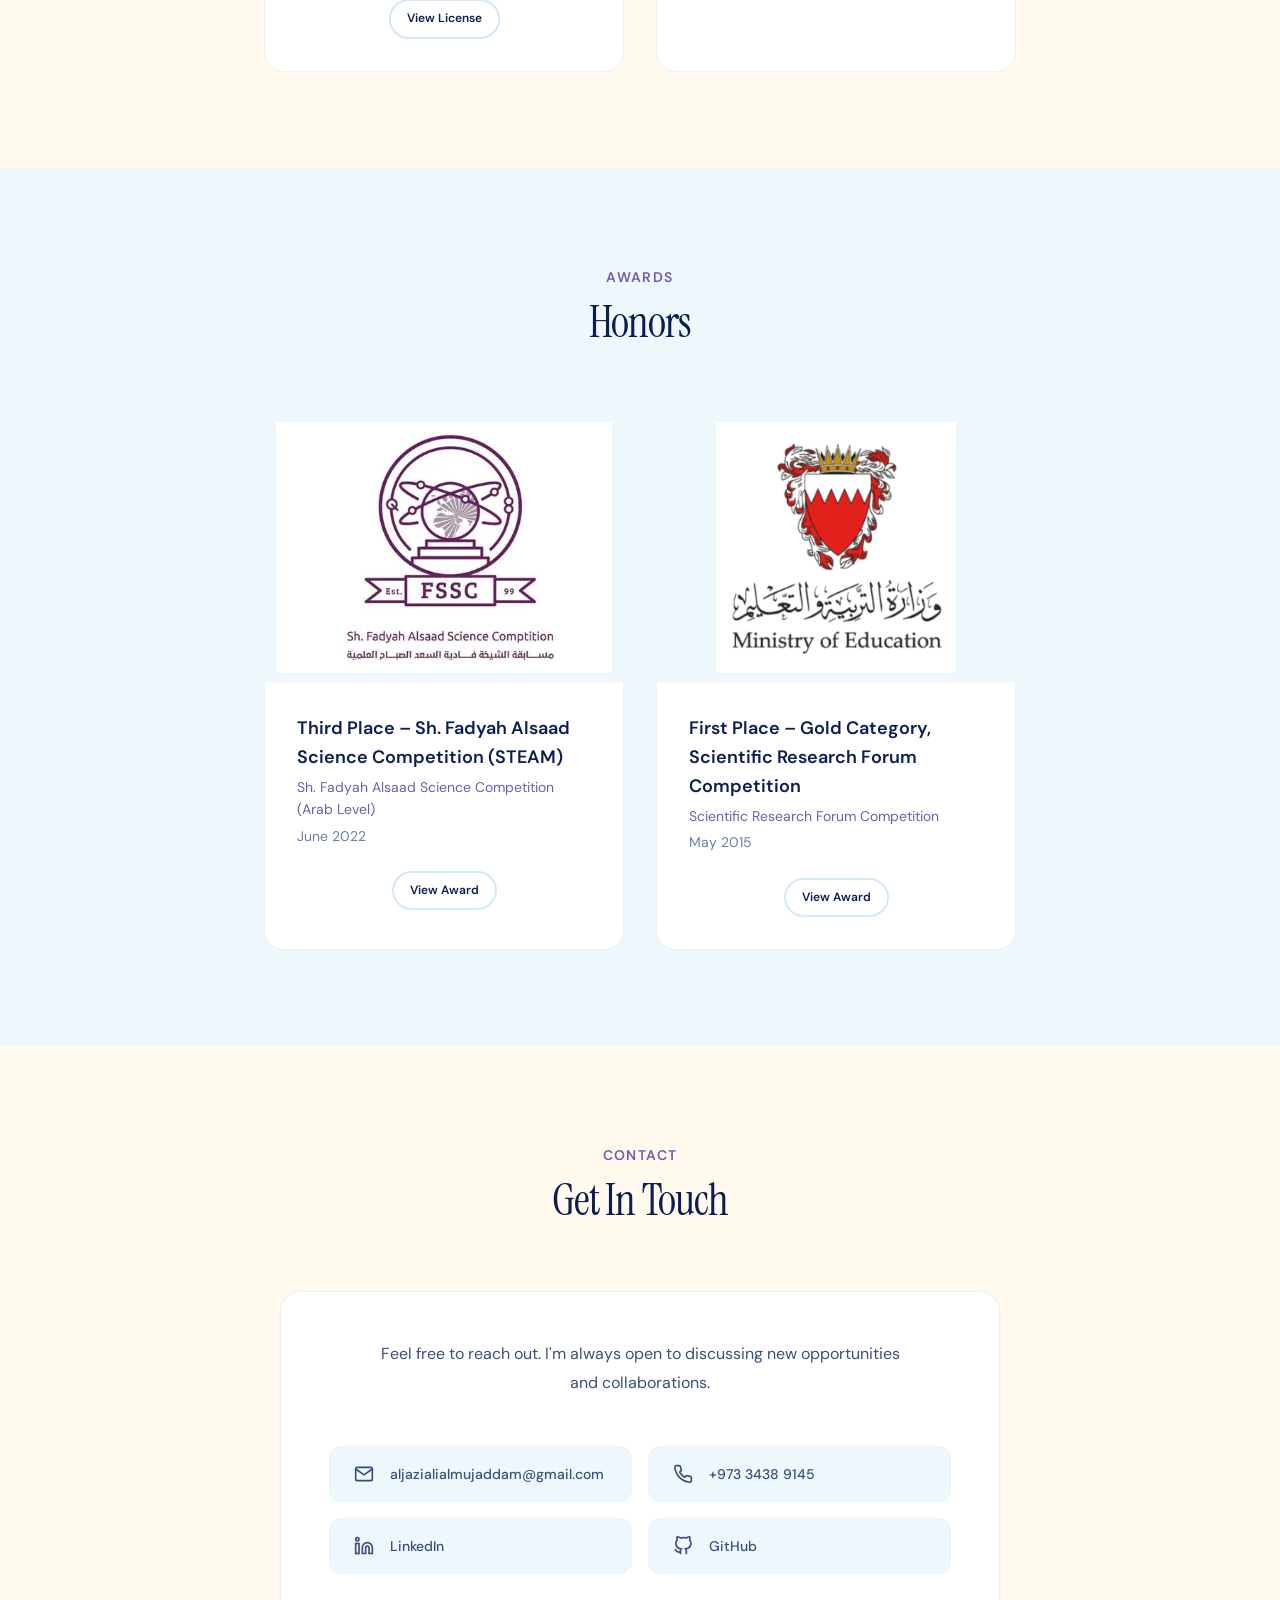
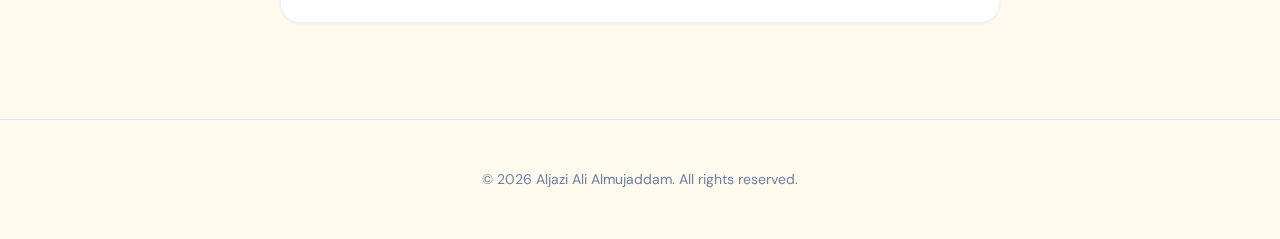
==== commit c493cf71: "Add License hero counter" ====
--- a/index.html
+++ b/index.html
@@ -17,7 +17,7 @@
       href="https://fonts.googleapis.com/css2?family=DM+Sans:ital,opsz,wght@0,9..40,300;0,9..40,400;0,9..40,500;0,9..40,600;0,9..40,700;1,9..40,400&family=IBM+Plex+Sans+Arabic:wght@300;400;500;600;700&family=Instrument+Serif:ital@0;1&display=swap"
       rel="stylesheet"
     />
-    <link rel="stylesheet" href="css/styles.css?v=besmart3" />
+    <link rel="stylesheet" href="css/styles.css?v=license2" />
   </head>
   <body>
     <!-- Skip link for accessibility -->
@@ -232,7 +232,7 @@
       </div>
     </footer>
 
-    <script src="js/data.js?v=besmart3"></script>
-    <script src="js/main.js?v=besmart3"></script>
+    <script src="js/data.js?v=license2"></script>
+    <script src="js/main.js?v=license2"></script>
   </body>
 </html>
--- a/css/styles.css
+++ b/css/styles.css
@@ -434,14 +434,15 @@
 
 .hero__stats {
   display: grid;
-  grid-template-columns: repeat(4, minmax(0, 1fr));
-  gap: var(--space-md);
+  grid-template-columns: repeat(5, minmax(0, 1fr));
+  gap: var(--space-sm);
   margin-bottom: var(--space-2xl);
-  max-width: 560px;
+  max-width: 100%;
 }
 
 .hero-stat {
-  padding: var(--space-md) var(--space-sm);
+  min-width: 0;
+  padding: var(--space-md) 0.4rem;
   background: rgba(255, 255, 255, 0.72);
   border: 2px solid var(--palette-sky);
   border-radius: var(--radius-md);
@@ -1560,7 +1561,6 @@
   }
 
   .hero__stats {
-    grid-template-columns: repeat(2, minmax(0, 1fr));
     gap: var(--space-sm);
   }
 
